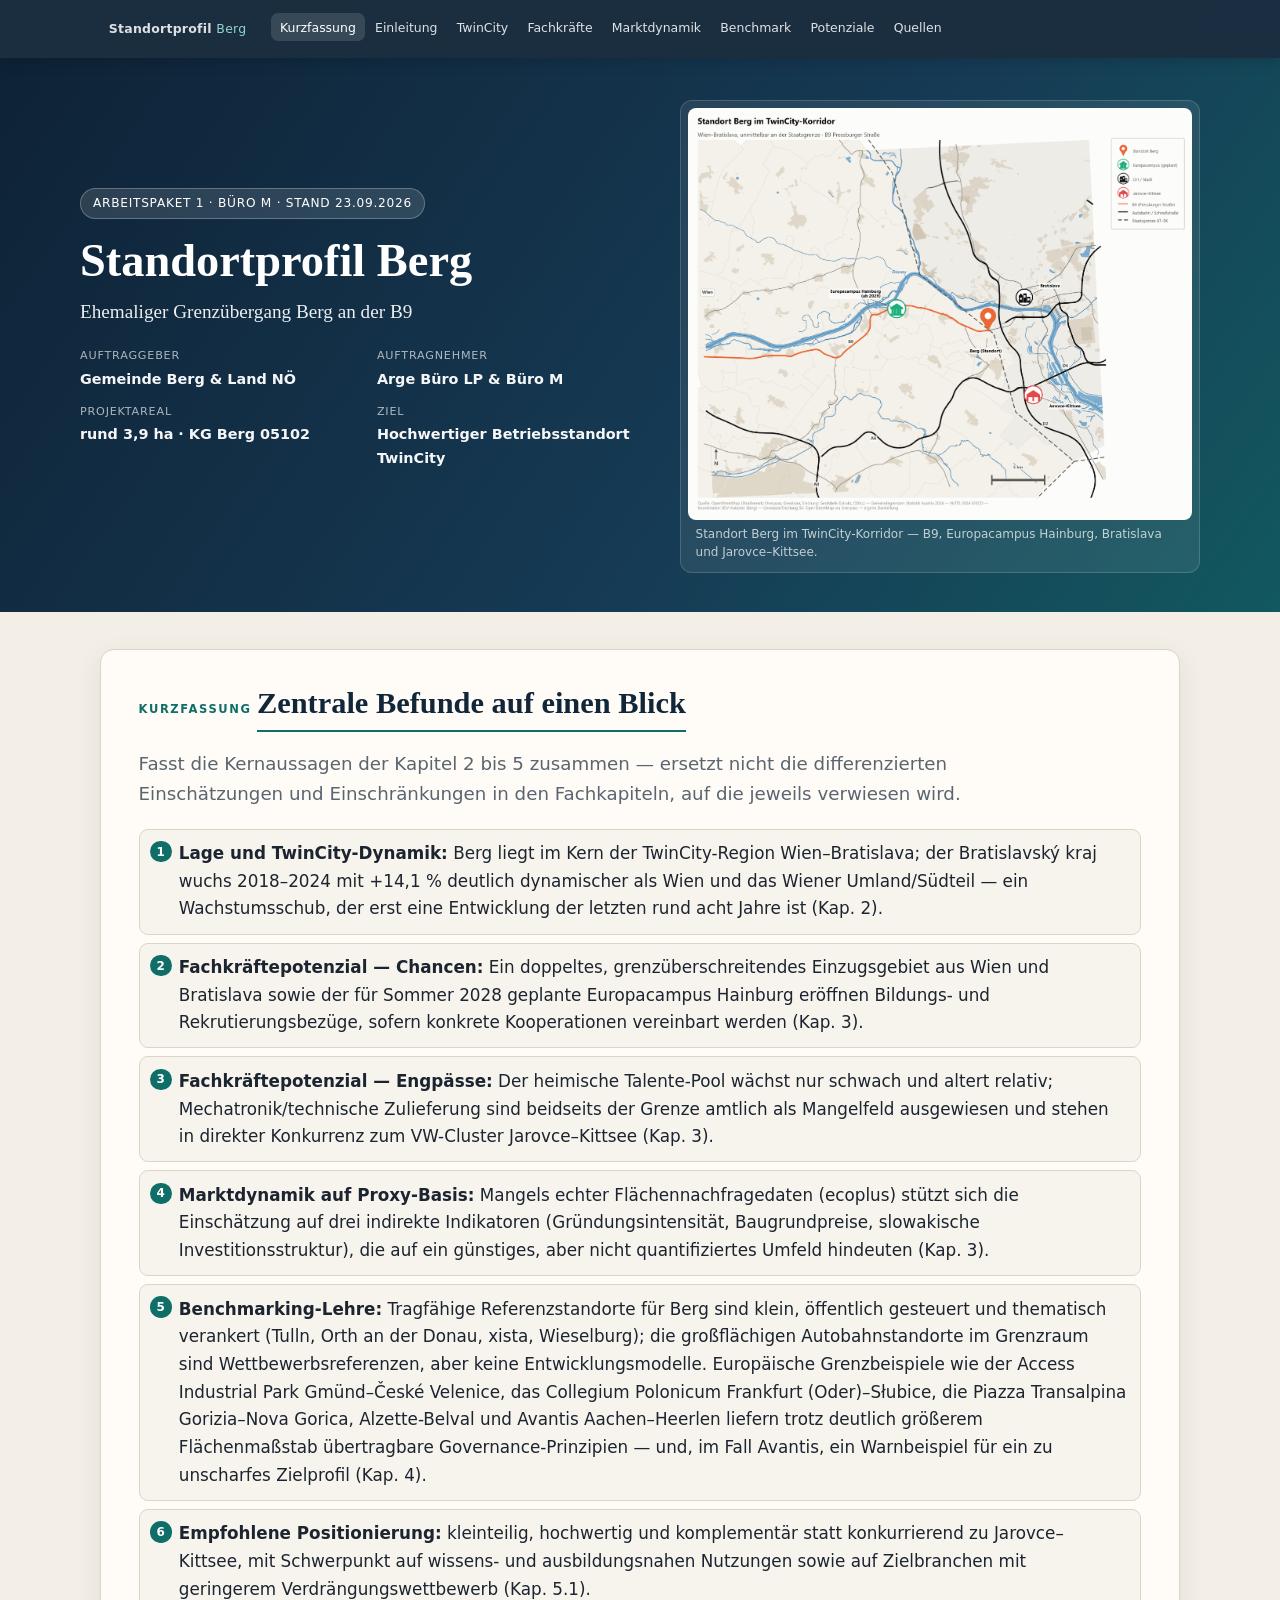
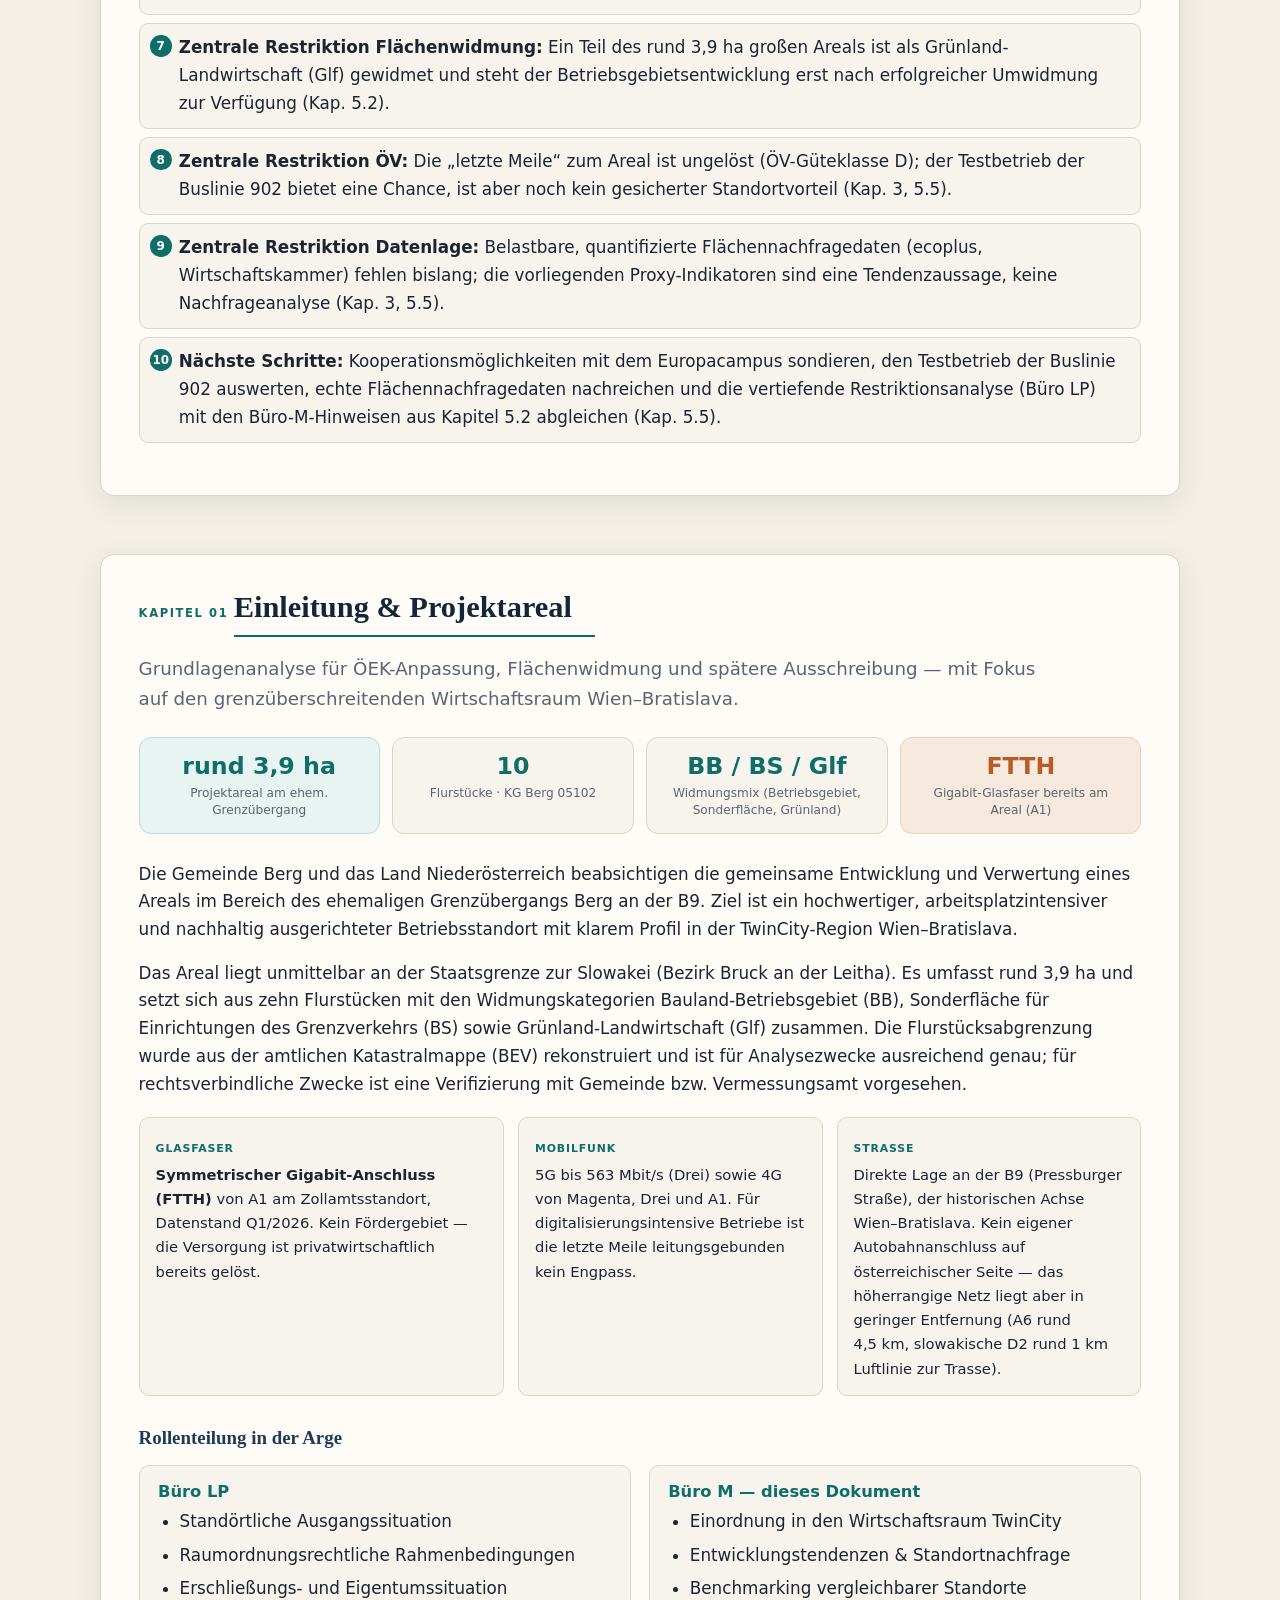
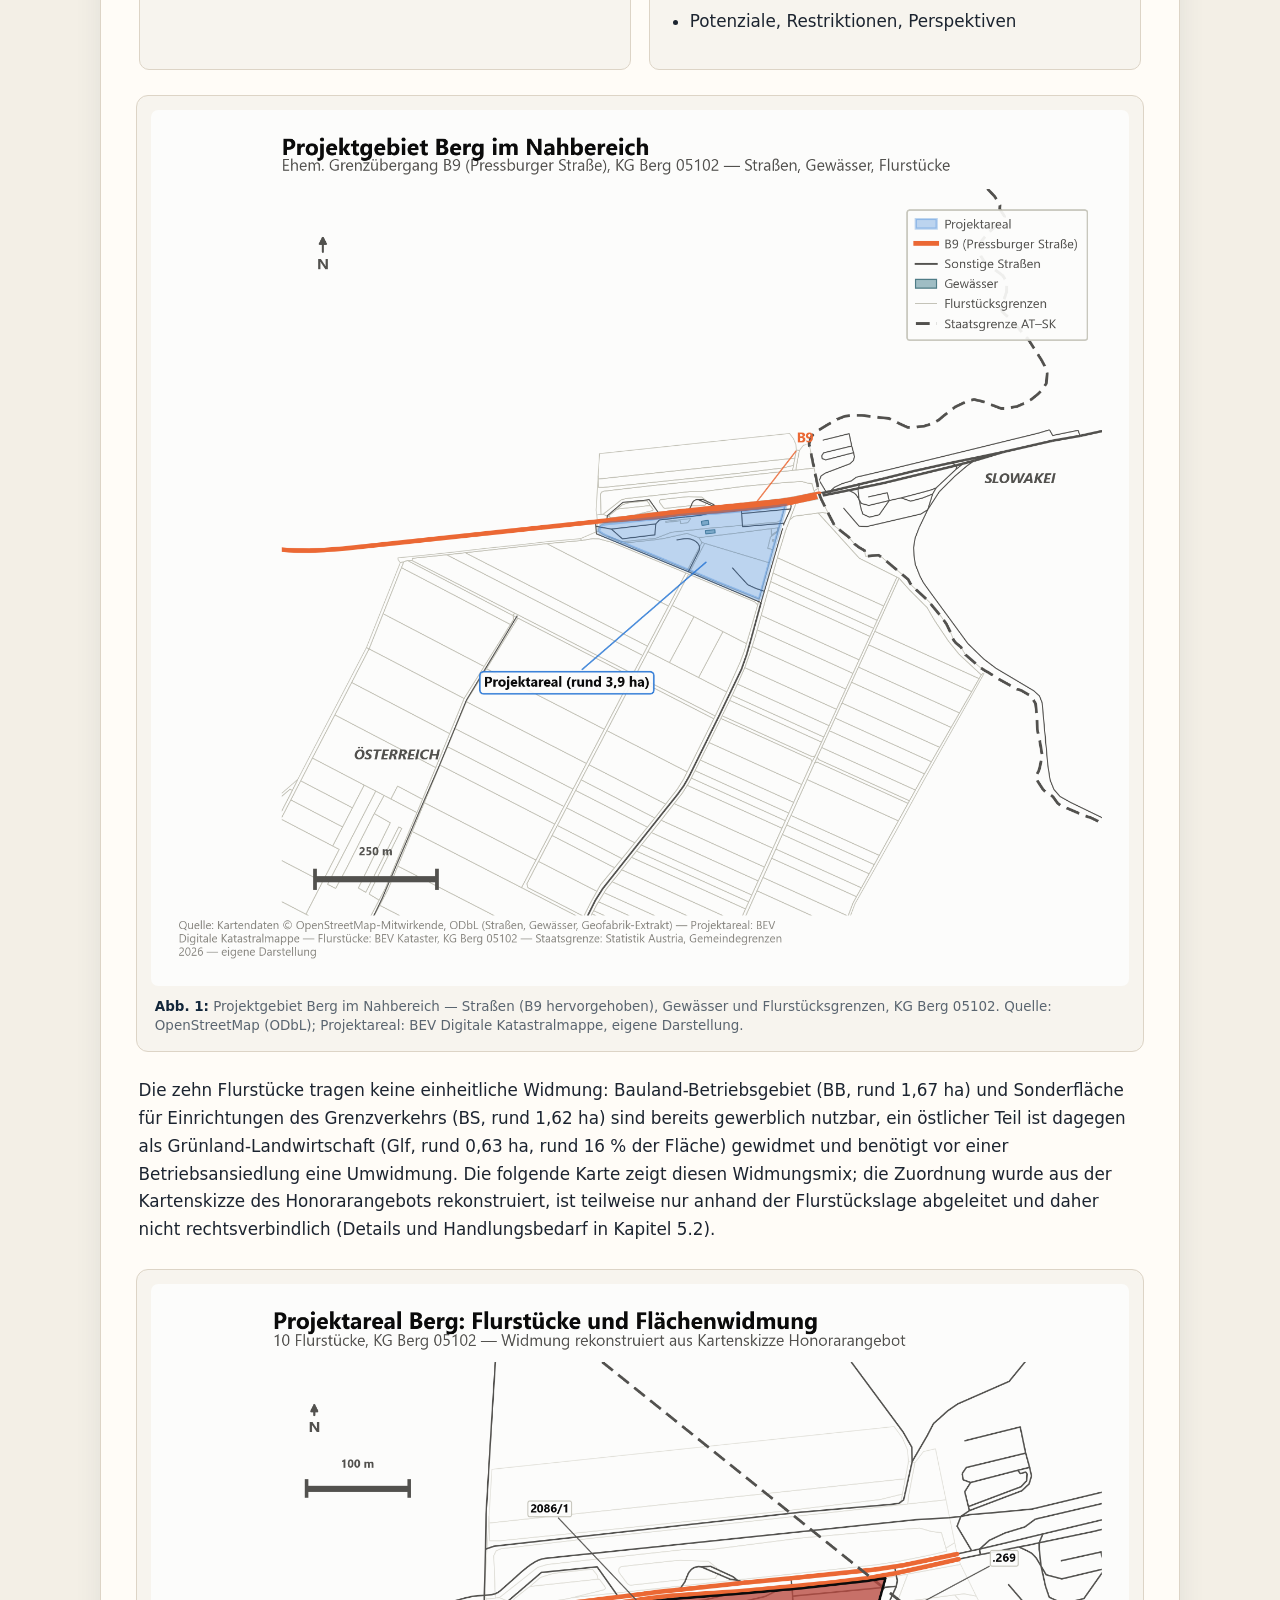
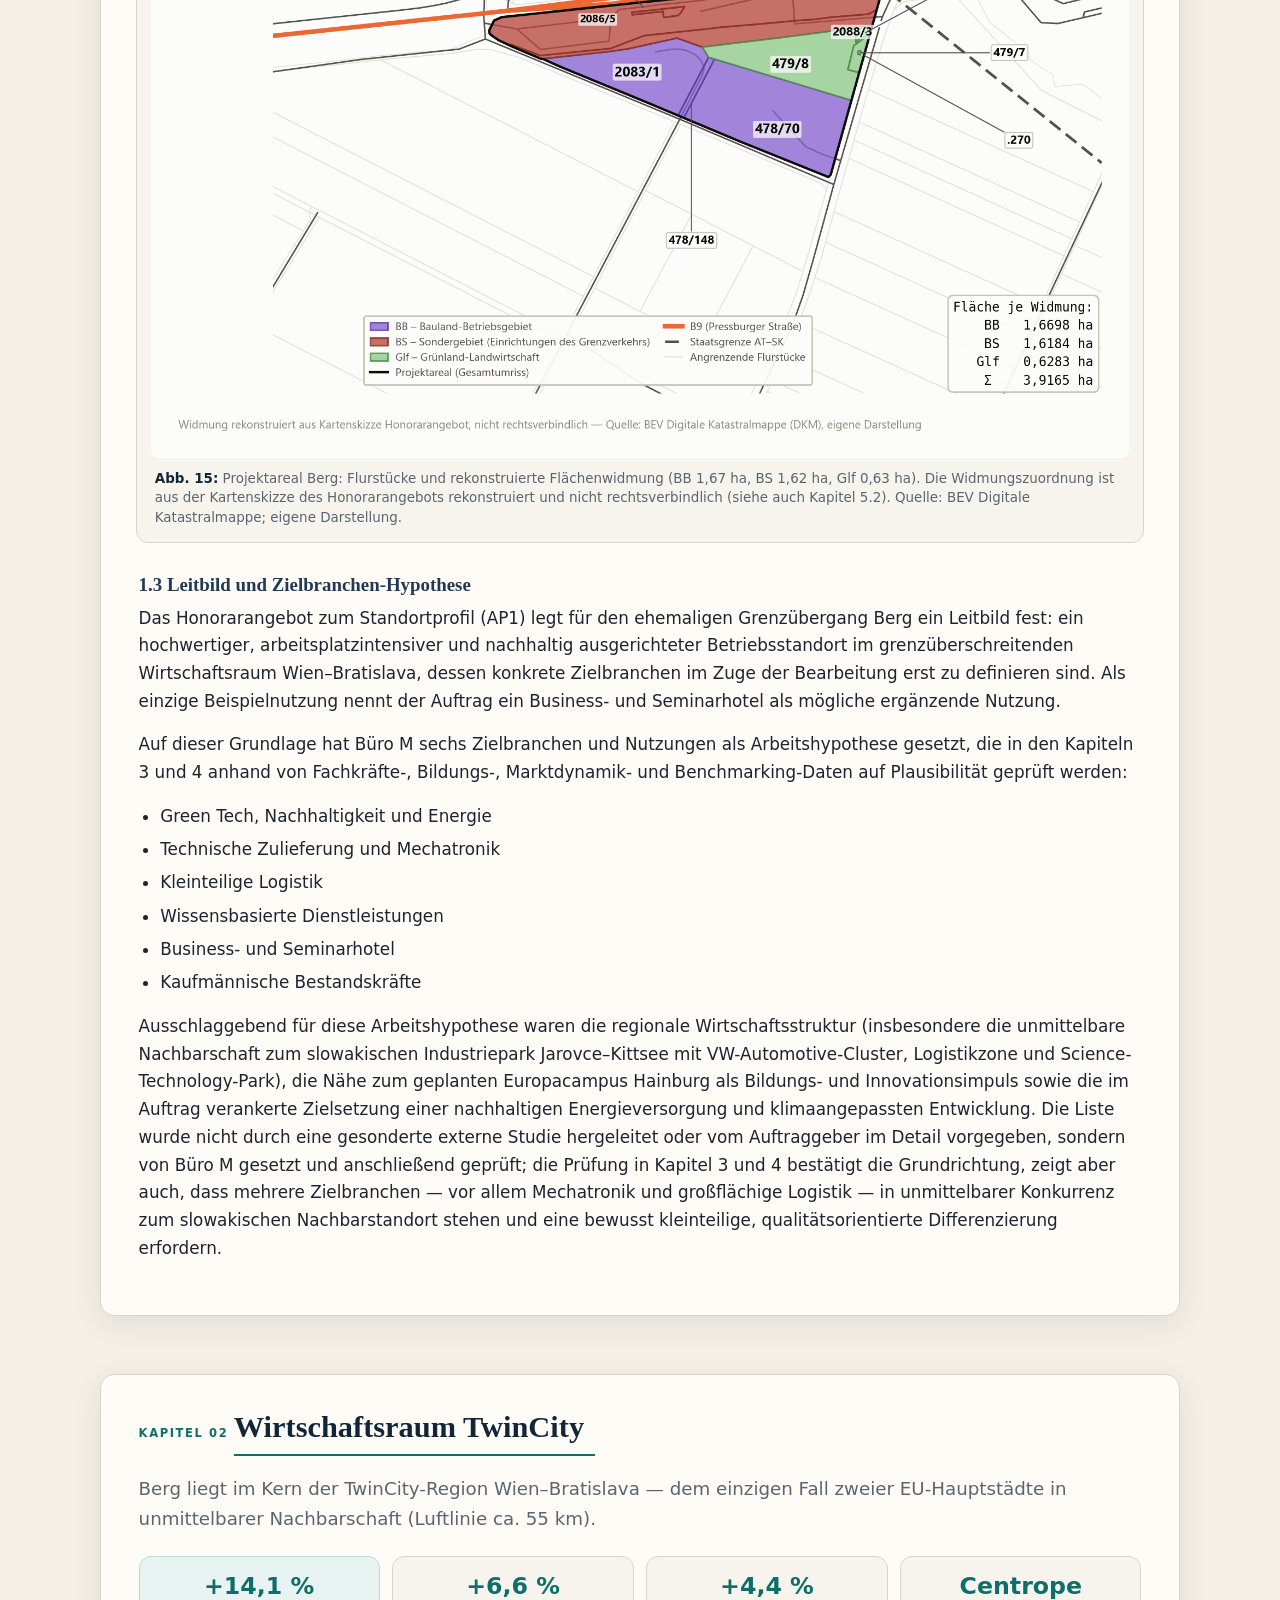
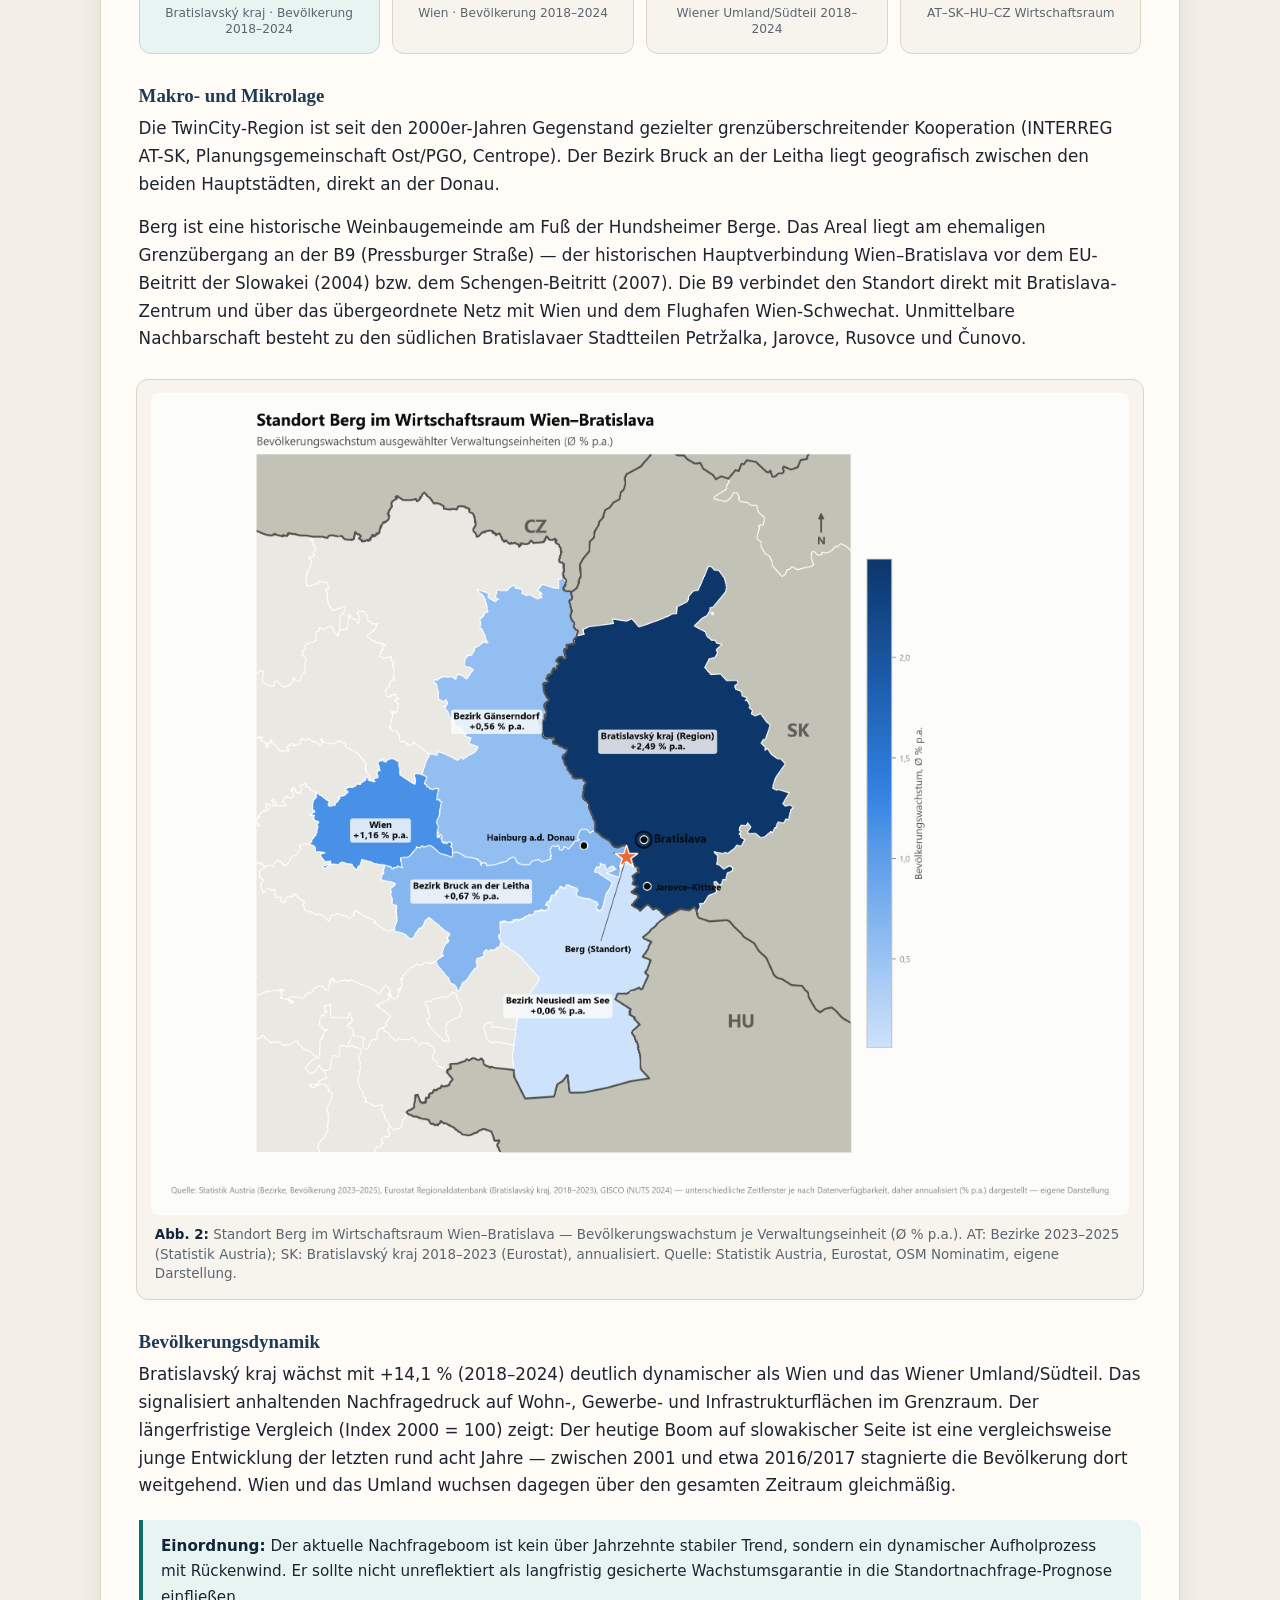
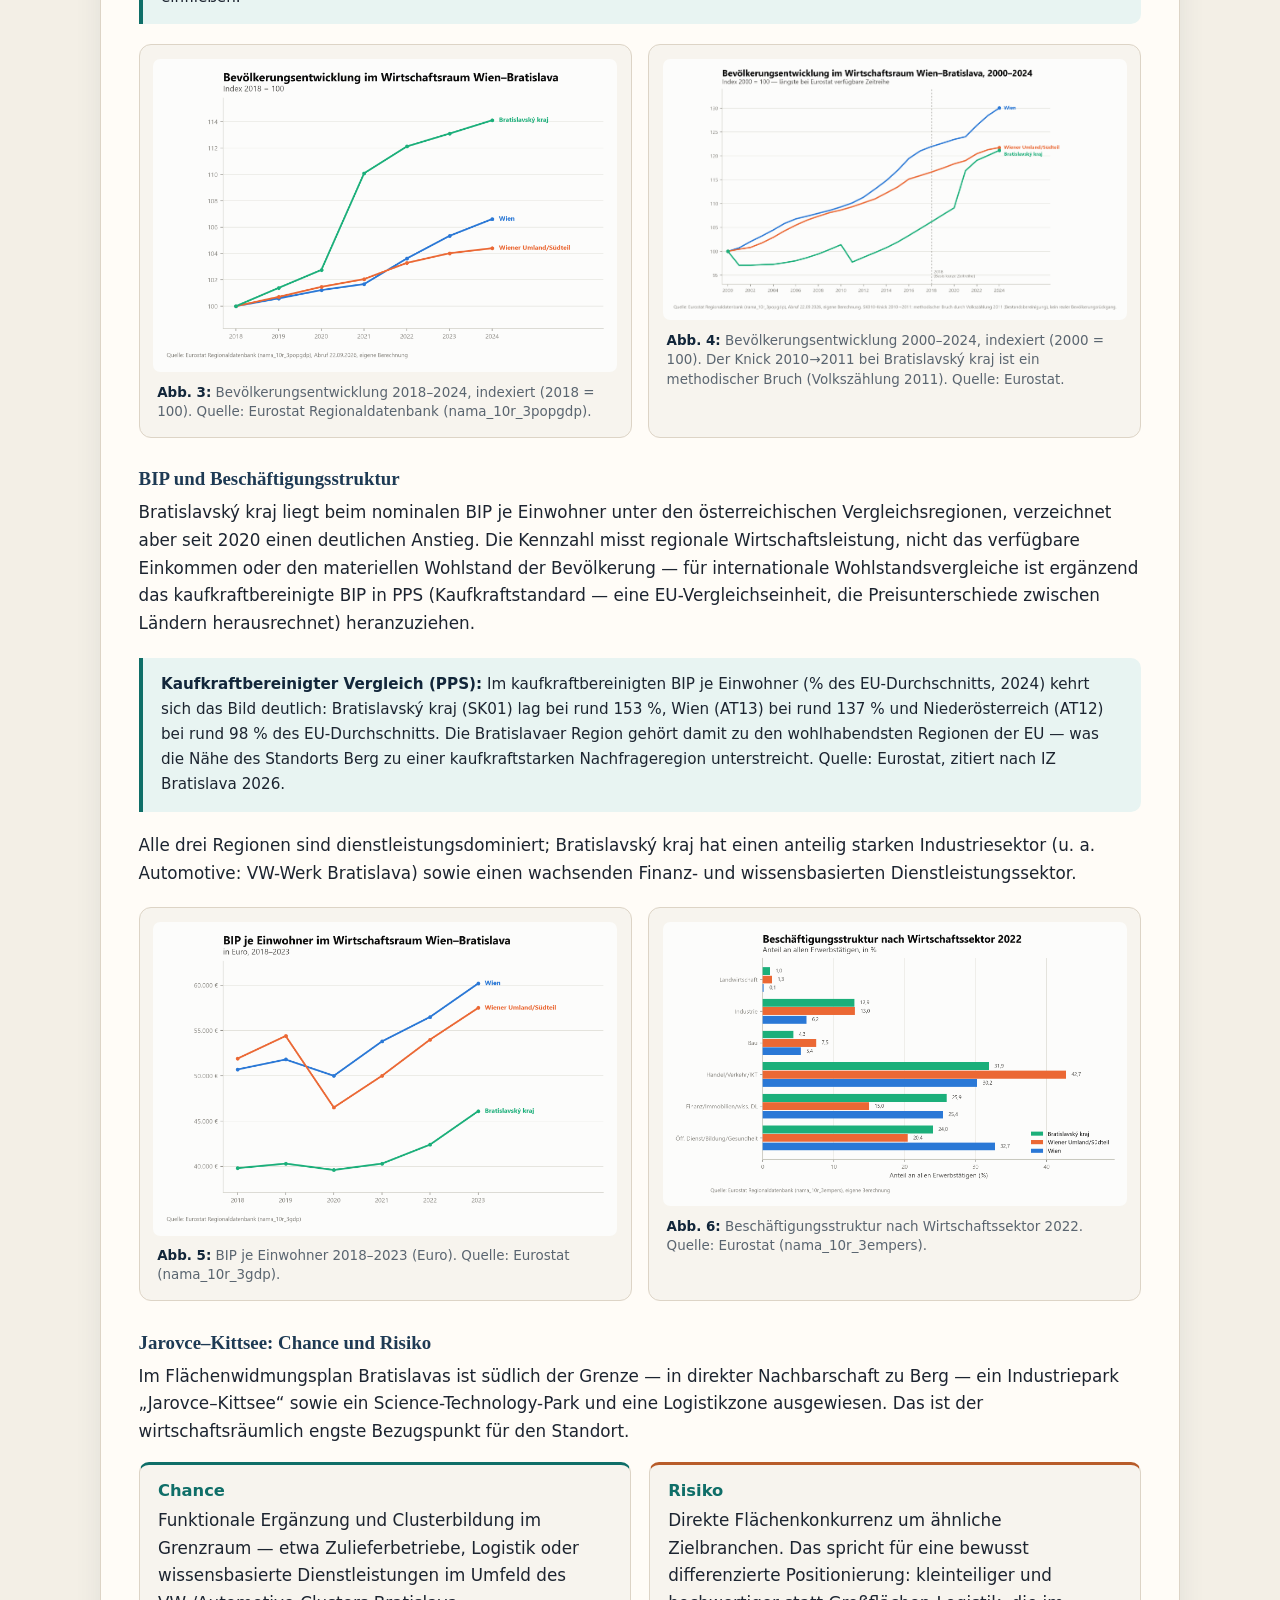
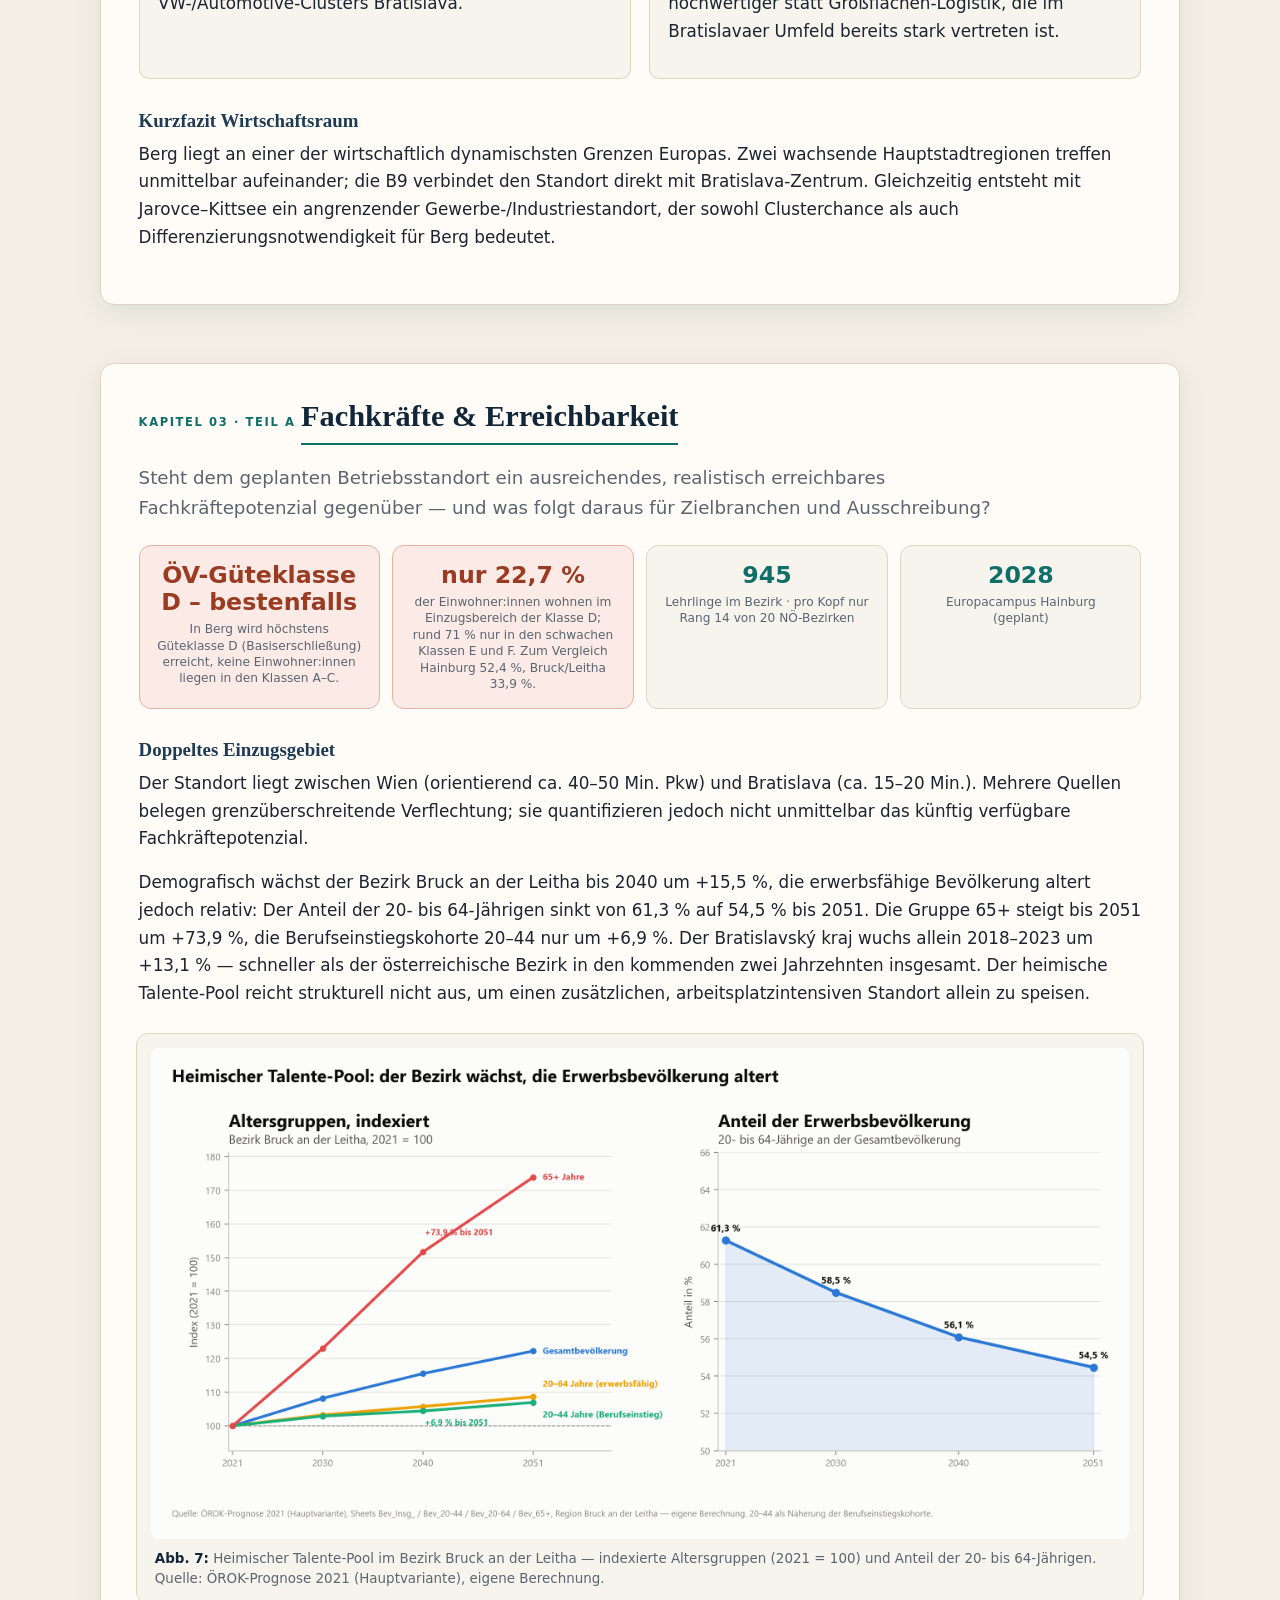
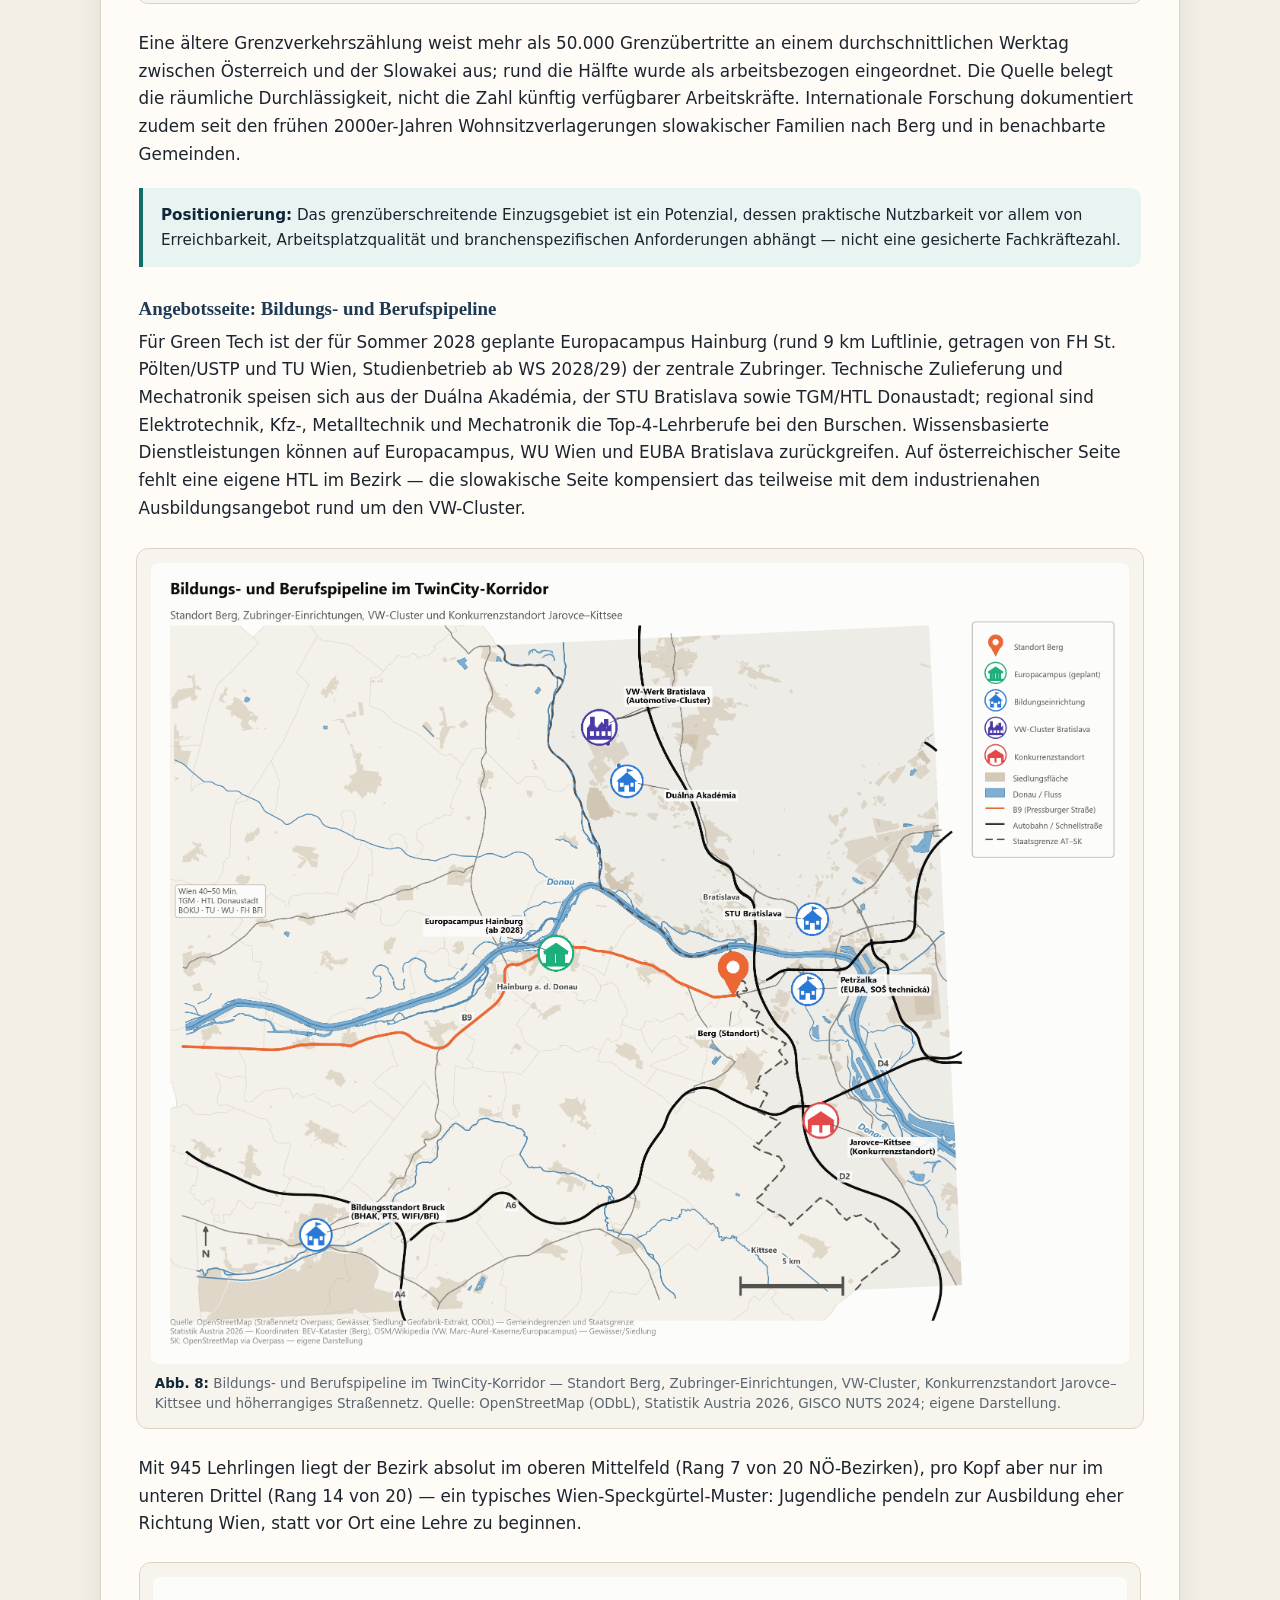
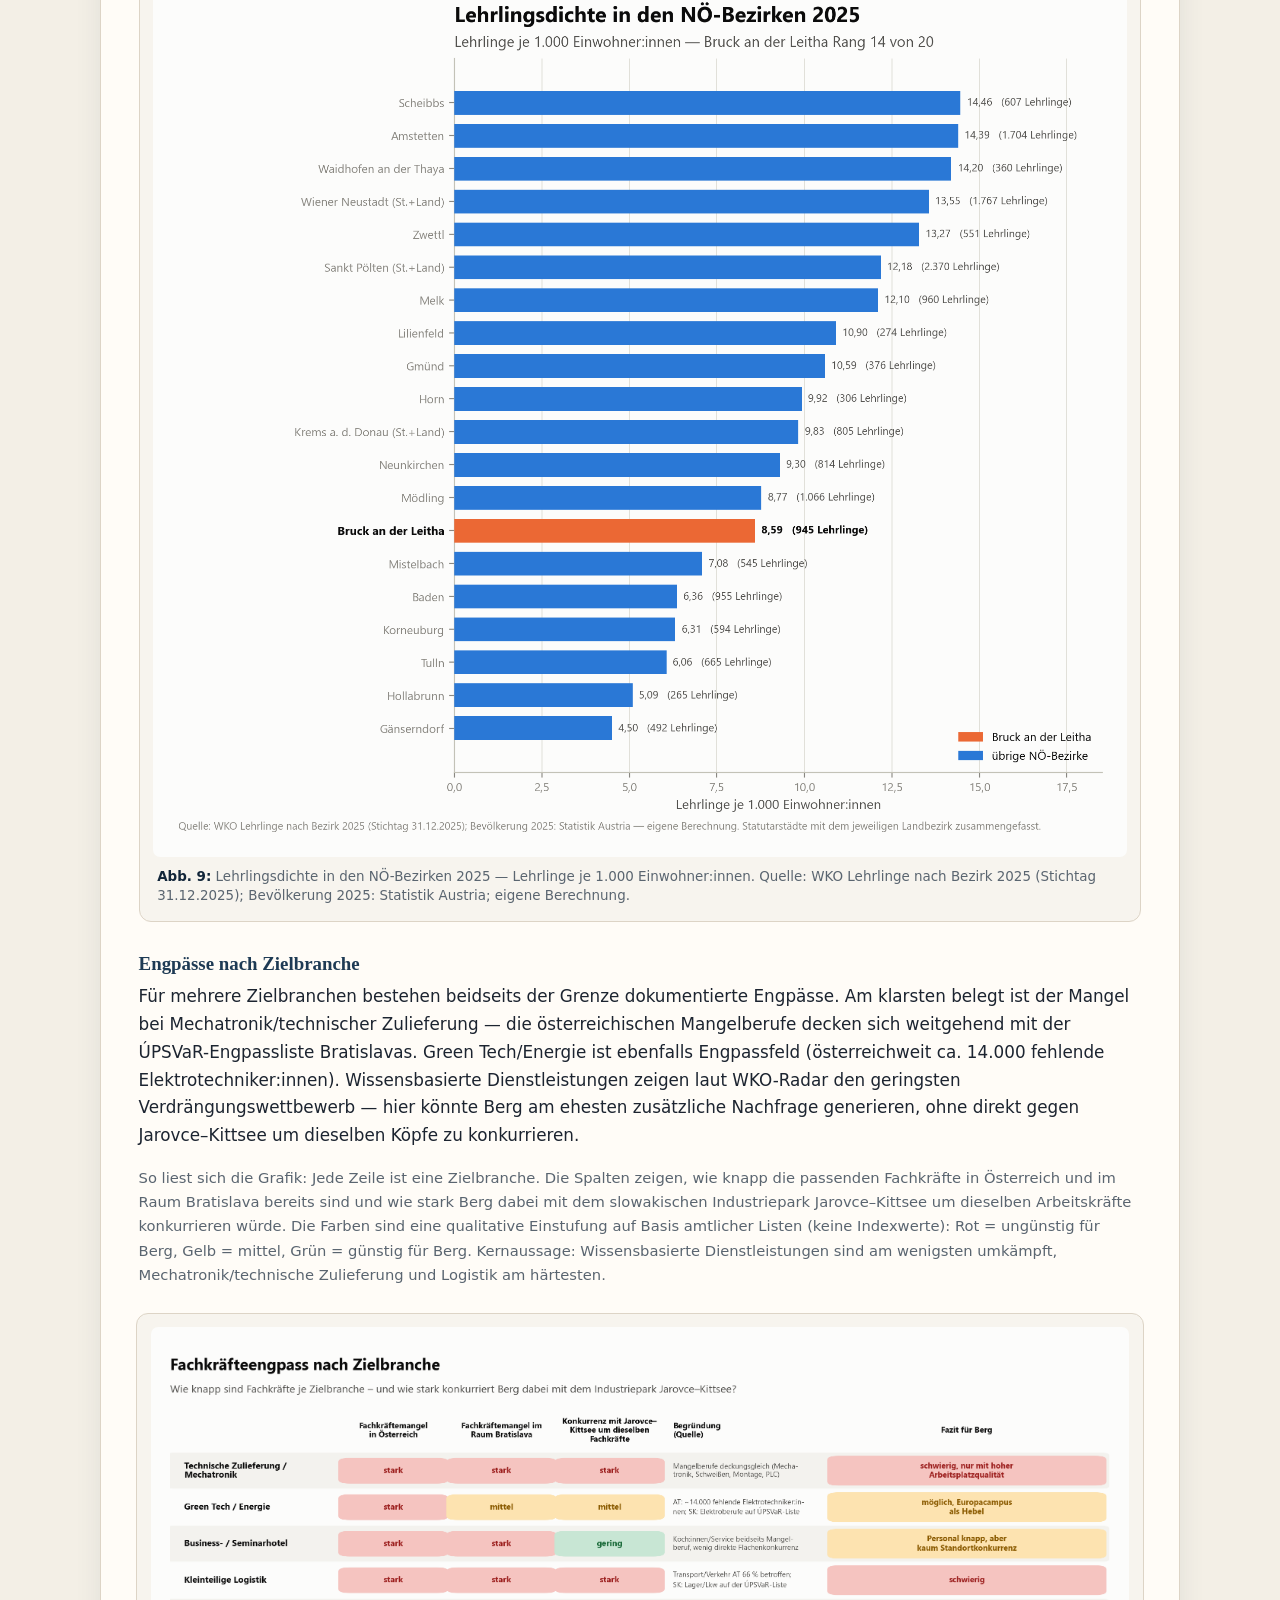
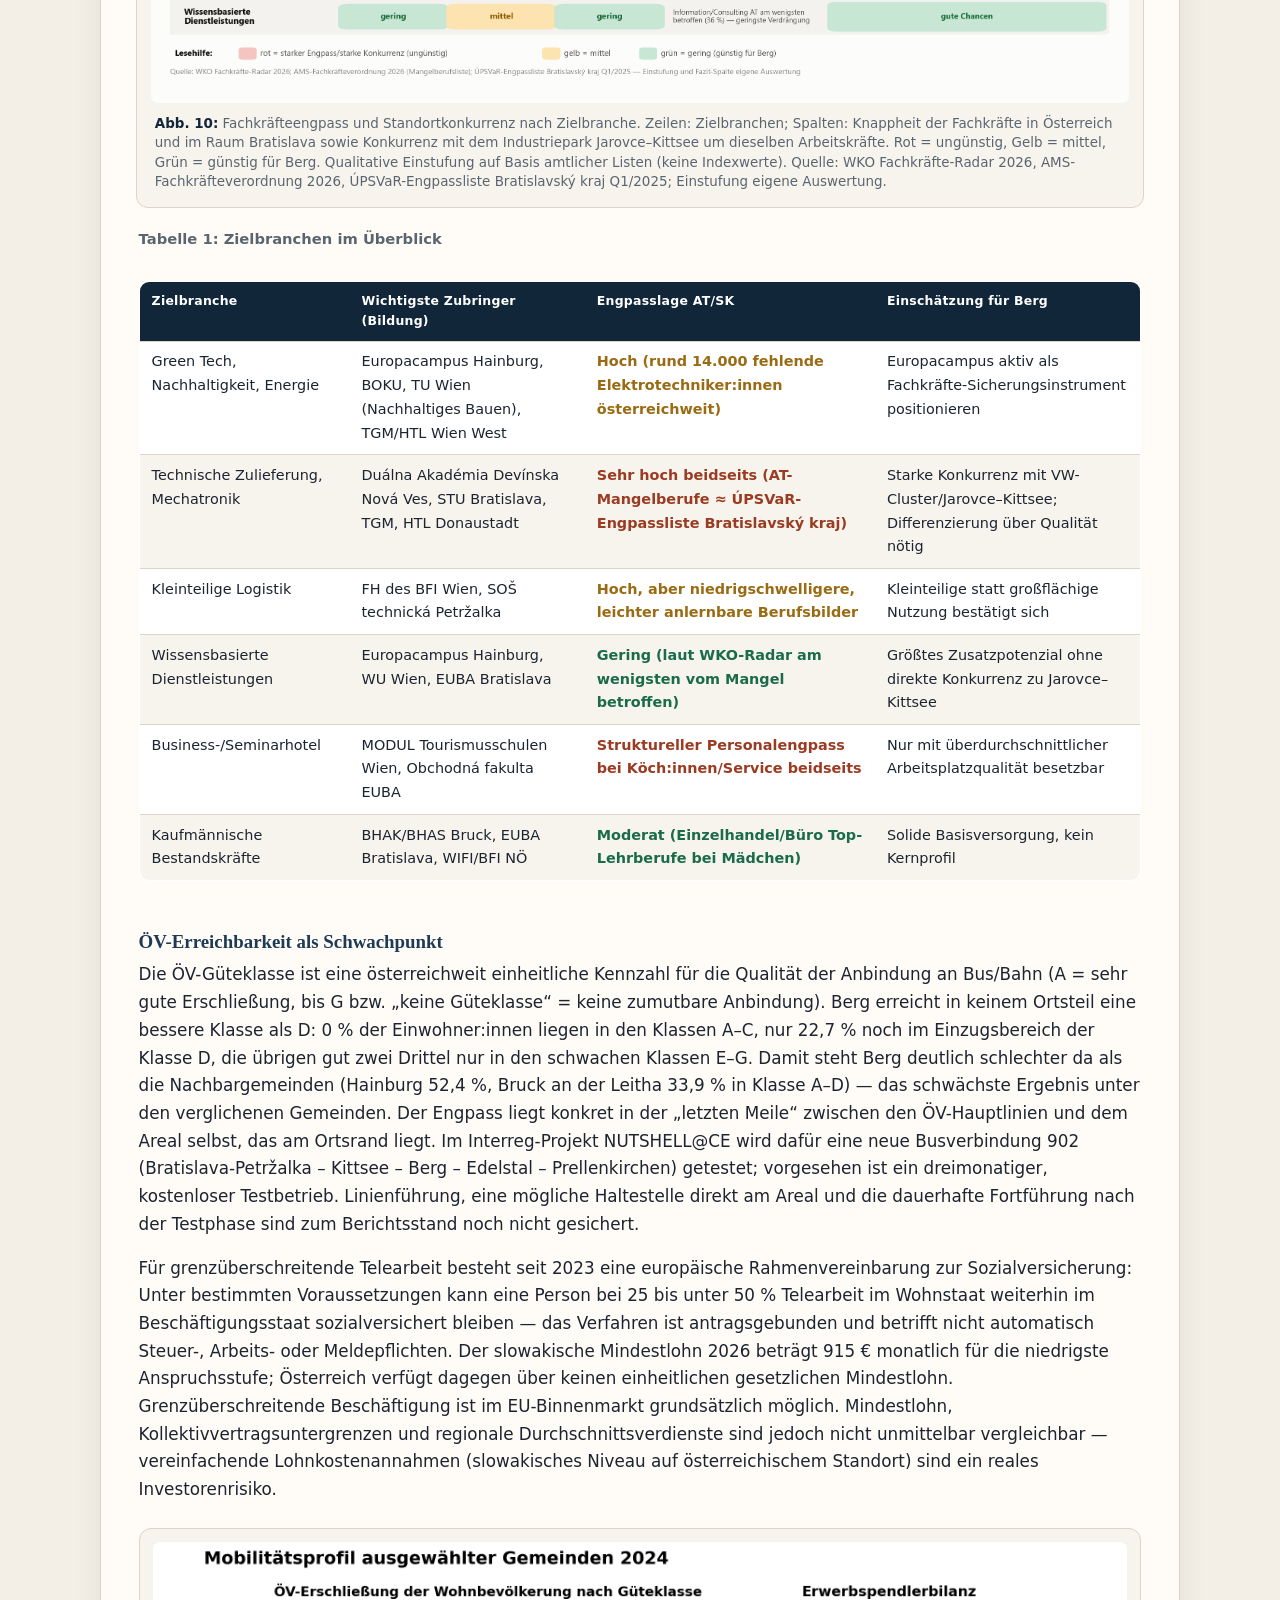
==== index.html @ a7d9e287 "Replace organization names in website" ====
<!DOCTYPE html>
<html lang="de">
<head>
  <meta charset="UTF-8" />
  <meta name="viewport" content="width=device-width, initial-scale=1" />
  <title>Standortprofil Berg — ehem. Grenzübergang B9</title>
  <meta name="description" content="Standortprofil Berg: Grundlagenanalyse AP1 (Büro M) für die Entwicklung eines Betriebsstandorts am ehemaligen Grenzübergang Berg an der B9. Stand 23.09.2026." />
  <link rel="stylesheet" href="styles.css" />
</head>
<body>

<nav class="top-nav" aria-label="Inhalt">
  <div class="top-nav-inner">
    <a class="nav-brand" href="#hero">Standortprofil <span>Berg</span></a>
    <ul>
      <li><a href="#kurzfassung">Kurzfassung</a></li>
      <li><a href="#einleitung">Einleitung</a></li>
      <li><a href="#wirtschaftsraum">TwinCity</a></li>
      <li><a href="#fachkraefte">Fachkräfte</a></li>
      <li><a href="#marktdynamik">Marktdynamik</a></li>
      <li><a href="#benchmarking">Benchmark</a></li>
      <li><a href="#potenziale">Potenziale</a></li>
      <li><a href="#quellen">Quellen</a></li>
    </ul>
  </div>
</nav>

<header class="hero" id="hero">
  <div class="hero-inner">
    <div>
      <div class="hero-badge">Arbeitspaket 1 · Büro M · Stand 23.09.2026</div>
      <h1>Standortprofil Berg</h1>
      <p class="subtitle">Ehemaliger Grenzübergang Berg an der B9</p>
      <dl class="hero-meta">
        <div>
          <dt>Auftraggeber</dt>
          <dd>Gemeinde Berg &amp; Land NÖ</dd>
        </div>
        <div>
          <dt>Auftragnehmer</dt>
          <dd>Arge Büro LP &amp; Büro M</dd>
        </div>
        <div>
          <dt>Projektareal</dt>
          <dd>rund 3,9&nbsp;ha · KG Berg 05102</dd>
        </div>
        <div>
          <dt>Ziel</dt>
          <dd>Hochwertiger Betriebsstandort TwinCity</dd>
        </div>
      </dl>
    </div>
    <figure class="hero-map">
      <img src="assets/karte_twincity_korridor.png" alt="Standort Berg im TwinCity-Korridor Wien–Bratislava an der B9, unmittelbar an der Staatsgrenze" />
      <figcaption>Standort Berg im TwinCity-Korridor — B9, Europacampus Hainburg, Bratislava und Jarovce–Kittsee.</figcaption>
    </figure>
  </div>
</header>

<main>

<!-- ========== KURZFASSUNG ========== -->
<section class="section" id="kurzfassung">
  <div class="section-card">
    <p class="kicker">Kurzfassung</p>
    <h2>Zentrale Befunde auf einen Blick</h2>
    <p class="lead">Fasst die Kernaussagen der Kapitel 2 bis 5 zusammen — ersetzt nicht die differenzierten Einschätzungen und Einschränkungen in den Fachkapiteln, auf die jeweils verwiesen wird.</p>
    <ol class="rec-list">
      <li><strong>Lage und TwinCity-Dynamik:</strong> Berg liegt im Kern der TwinCity-Region Wien–Bratislava; der Bratislavský kraj wuchs 2018–2024 mit +14,1&nbsp;% deutlich dynamischer als Wien und das Wiener Umland/Südteil — ein Wachstumsschub, der erst eine Entwicklung der letzten rund acht Jahre ist (Kap. 2).</li>
      <li><strong>Fachkräftepotenzial — Chancen:</strong> Ein doppeltes, grenzüberschreitendes Einzugsgebiet aus Wien und Bratislava sowie der für Sommer 2028 geplante Europacampus Hainburg eröffnen Bildungs- und Rekrutierungsbezüge, sofern konkrete Kooperationen vereinbart werden (Kap. 3).</li>
      <li><strong>Fachkräftepotenzial — Engpässe:</strong> Der heimische Talente-Pool wächst nur schwach und altert relativ; Mechatronik/technische Zulieferung sind beidseits der Grenze amtlich als Mangelfeld ausgewiesen und stehen in direkter Konkurrenz zum VW-Cluster Jarovce–Kittsee (Kap. 3).</li>
      <li><strong>Marktdynamik auf Proxy-Basis:</strong> Mangels echter Flächennachfragedaten (ecoplus) stützt sich die Einschätzung auf drei indirekte Indikatoren (Gründungsintensität, Baugrundpreise, slowakische Investitionsstruktur), die auf ein günstiges, aber nicht quantifiziertes Umfeld hindeuten (Kap. 3).</li>
      <li><strong>Benchmarking-Lehre:</strong> Tragfähige Referenzstandorte für Berg sind klein, öffentlich gesteuert und thematisch verankert (Tulln, Orth an der Donau, xista, Wieselburg); die großflächigen Autobahnstandorte im Grenzraum sind Wettbewerbsreferenzen, aber keine Entwicklungsmodelle. Europäische Grenzbeispiele wie der Access Industrial Park Gmünd–České Velenice, das Collegium Polonicum Frankfurt (Oder)–Słubice, die Piazza Transalpina Gorizia–Nova Gorica, Alzette-Belval und Avantis Aachen–Heerlen liefern trotz deutlich größerem Flächenmaßstab übertragbare Governance-Prinzipien — und, im Fall Avantis, ein Warnbeispiel für ein zu unscharfes Zielprofil (Kap. 4).</li>
      <li><strong>Empfohlene Positionierung:</strong> kleinteilig, hochwertig und komplementär statt konkurrierend zu Jarovce–Kittsee, mit Schwerpunkt auf wissens- und ausbildungsnahen Nutzungen sowie auf Zielbranchen mit geringerem Verdrängungswettbewerb (Kap. 5.1).</li>
      <li><strong>Zentrale Restriktion Flächenwidmung:</strong> Ein Teil des rund 3,9&nbsp;ha großen Areals ist als Grünland-Landwirtschaft (Glf) gewidmet und steht der Betriebsgebietsentwicklung erst nach erfolgreicher Umwidmung zur Verfügung (Kap. 5.2).</li>
      <li><strong>Zentrale Restriktion ÖV:</strong> Die „letzte Meile“ zum Areal ist ungelöst (ÖV-Güteklasse D); der Testbetrieb der Buslinie 902 bietet eine Chance, ist aber noch kein gesicherter Standortvorteil (Kap. 3, 5.5).</li>
      <li><strong>Zentrale Restriktion Datenlage:</strong> Belastbare, quantifizierte Flächennachfragedaten (ecoplus, Wirtschaftskammer) fehlen bislang; die vorliegenden Proxy-Indikatoren sind eine Tendenzaussage, keine Nachfrageanalyse (Kap. 3, 5.5).</li>
      <li><strong>Nächste Schritte:</strong> Kooperationsmöglichkeiten mit dem Europacampus sondieren, den Testbetrieb der Buslinie 902 auswerten, echte Flächennachfragedaten nachreichen und die vertiefende Restriktionsanalyse (Büro LP) mit den Büro-M-Hinweisen aus Kapitel 5.2 abgleichen (Kap. 5.5).</li>
    </ol>
  </div>
</section>

<!-- ========== EINLEITUNG ========== -->
<section class="section" id="einleitung">
  <div class="section-card">
    <p class="kicker">Kapitel 01</p>
    <h2>Einleitung &amp; Projektareal</h2>
    <p class="lead">Grundlagenanalyse für ÖEK-Anpassung, Flächenwidmung und spätere Ausschreibung — mit Fokus auf den grenzüberschreitenden Wirtschaftsraum Wien–Bratislava.</p>

    <div class="metrics">
      <div class="metric highlight">
        <div class="value">rund 3,9&nbsp;ha</div>
        <div class="label">Projektareal am ehem. Grenzübergang</div>
      </div>
      <div class="metric">
        <div class="value">10</div>
        <div class="label">Flurstücke · KG Berg 05102</div>
      </div>
      <div class="metric">
        <div class="value">BB / BS / Glf</div>
        <div class="label">Widmungsmix (Betriebsgebiet, Sonderfläche, Grünland)</div>
      </div>
      <div class="metric warm">
        <div class="value">FTTH</div>
        <div class="label">Gigabit-Glasfaser bereits am Areal (A1)</div>
      </div>
    </div>

    <p>Die Gemeinde Berg und das Land Niederösterreich beabsichtigen die gemeinsame Entwicklung und Verwertung eines Areals im Bereich des ehemaligen Grenzübergangs Berg an der B9. Ziel ist ein hochwertiger, arbeitsplatzintensiver und nachhaltig ausgerichteter Betriebsstandort mit klarem Profil in der TwinCity-Region Wien–Bratislava.</p>

    <p>Das Areal liegt unmittelbar an der Staatsgrenze zur Slowakei (Bezirk Bruck an der Leitha). Es umfasst rund 3,9&nbsp;ha und setzt sich aus zehn Flurstücken mit den Widmungskategorien Bauland-Betriebsgebiet (BB), Sonderfläche für Einrichtungen des Grenzverkehrs (BS) sowie Grünland-Landwirtschaft (Glf) zusammen. Die Flurstücksabgrenzung wurde aus der amtlichen Katastralmappe (BEV) rekonstruiert und ist für Analysezwecke ausreichend genau; für rechtsverbindliche Zwecke ist eine Verifizierung mit Gemeinde bzw. Vermessungsamt vorgesehen.</p>

    <div class="infra-strip">
      <div class="infra-item">
        <div class="tag">Glasfaser</div>
        <p><strong>Symmetrischer Gigabit-Anschluss (FTTH)</strong> von A1 am Zollamtsstandort, Datenstand Q1/2026. Kein Fördergebiet — die Versorgung ist privatwirtschaftlich bereits gelöst.</p>
      </div>
      <div class="infra-item">
        <div class="tag">Mobilfunk</div>
        <p>5G bis 563&nbsp;Mbit/s (Drei) sowie 4G von Magenta, Drei und A1. Für digitalisierungsintensive Betriebe ist die letzte Meile leitungsgebunden kein Engpass.</p>
      </div>
      <div class="infra-item">
        <div class="tag">Straße</div>
        <p>Direkte Lage an der B9 (Pressburger Straße), der historischen Achse Wien–Bratislava. Kein eigener Autobahnanschluss auf österreichischer Seite — das höherrangige Netz liegt aber in geringer Entfernung (A6 rund 4,5&nbsp;km, slowakische D2 rund 1&nbsp;km Luftlinie zur Trasse).</p>
      </div>
    </div>

    <h3>Rollenteilung in der Arge</h3>
    <div class="two-col">
      <div class="card-box">
        <h4>Büro LP</h4>
        <ul>
          <li>Standörtliche Ausgangssituation</li>
          <li>Raumordnungsrechtliche Rahmenbedingungen</li>
          <li>Erschließungs- und Eigentumssituation</li>
        </ul>
      </div>
      <div class="card-box">
        <h4>Büro M — dieses Dokument</h4>
        <ul>
          <li>Einordnung in den Wirtschaftsraum TwinCity</li>
          <li>Entwicklungstendenzen &amp; Standortnachfrage</li>
          <li>Benchmarking vergleichbarer Standorte</li>
          <li>Potenziale, Restriktionen, Perspektiven</li>
        </ul>
      </div>
    </div>

    <figure class="figure-wide">
      <img src="assets/karte_nahbereich.png" alt="Karte Projektgebiet Berg im Nahbereich mit Flurstücken und B9" />
      <figcaption><strong>Abb. 1:</strong> Projektgebiet Berg im Nahbereich — Straßen (B9 hervorgehoben), Gewässer und Flurstücksgrenzen, KG Berg 05102. Quelle: OpenStreetMap (ODbL); Projektareal: BEV Digitale Katastralmappe, eigene Darstellung.</figcaption>
    </figure>

    <p>Die zehn Flurstücke tragen keine einheitliche Widmung: Bauland-Betriebsgebiet (BB, rund 1,67&nbsp;ha) und Sonderfläche für Einrichtungen des Grenzverkehrs (BS, rund 1,62&nbsp;ha) sind bereits gewerblich nutzbar, ein östlicher Teil ist dagegen als Grünland-Landwirtschaft (Glf, rund 0,63&nbsp;ha, rund 16&nbsp;% der Fläche) gewidmet und benötigt vor einer Betriebsansiedlung eine Umwidmung. Die folgende Karte zeigt diesen Widmungsmix; die Zuordnung wurde aus der Kartenskizze des Honorarangebots rekonstruiert, ist teilweise nur anhand der Flurstückslage abgeleitet und daher nicht rechtsverbindlich (Details und Handlungsbedarf in Kapitel 5.2).</p>

    <figure class="figure-wide">
      <img src="assets/karte_widmung_projektareal.png" alt="Karte der Flächenwidmung des Projektareals Berg mit Flurstücken (BB, BS, Glf)" />
      <figcaption><strong>Abb. 15:</strong> Projektareal Berg: Flurstücke und rekonstruierte Flächenwidmung (BB 1,67&nbsp;ha, BS 1,62&nbsp;ha, Glf 0,63&nbsp;ha). Die Widmungszuordnung ist aus der Kartenskizze des Honorarangebots rekonstruiert und nicht rechtsverbindlich (siehe auch Kapitel 5.2). Quelle: BEV Digitale Katastralmappe; eigene Darstellung.</figcaption>
    </figure>

    <h3>1.3 Leitbild und Zielbranchen-Hypothese</h3>
    <p>Das Honorarangebot zum Standortprofil (AP1) legt für den ehemaligen Grenzübergang Berg ein Leitbild fest: ein hochwertiger, arbeitsplatzintensiver und nachhaltig ausgerichteter Betriebsstandort im grenzüberschreitenden Wirtschaftsraum Wien–Bratislava, dessen konkrete Zielbranchen im Zuge der Bearbeitung erst zu definieren sind. Als einzige Beispielnutzung nennt der Auftrag ein Business- und Seminarhotel als mögliche ergänzende Nutzung.</p>
    <p>Auf dieser Grundlage hat Büro M sechs Zielbranchen und Nutzungen als Arbeitshypothese gesetzt, die in den Kapiteln 3 und 4 anhand von Fachkräfte-, Bildungs-, Marktdynamik- und Benchmarking-Daten auf Plausibilität geprüft werden:</p>
    <ul>
      <li>Green Tech, Nachhaltigkeit und Energie</li>
      <li>Technische Zulieferung und Mechatronik</li>
      <li>Kleinteilige Logistik</li>
      <li>Wissensbasierte Dienstleistungen</li>
      <li>Business- und Seminarhotel</li>
      <li>Kaufmännische Bestandskräfte</li>
    </ul>
    <p>Ausschlaggebend für diese Arbeitshypothese waren die regionale Wirtschaftsstruktur (insbesondere die unmittelbare Nachbarschaft zum slowakischen Industriepark Jarovce–Kittsee mit VW-Automotive-Cluster, Logistikzone und Science-Technology-Park), die Nähe zum geplanten Europacampus Hainburg als Bildungs- und Innovationsimpuls sowie die im Auftrag verankerte Zielsetzung einer nachhaltigen Energieversorgung und klimaangepassten Entwicklung. Die Liste wurde nicht durch eine gesonderte externe Studie hergeleitet oder vom Auftraggeber im Detail vorgegeben, sondern von Büro M gesetzt und anschließend geprüft; die Prüfung in Kapitel 3 und 4 bestätigt die Grundrichtung, zeigt aber auch, dass mehrere Zielbranchen — vor allem Mechatronik und großflächige Logistik — in unmittelbarer Konkurrenz zum slowakischen Nachbarstandort stehen und eine bewusst kleinteilige, qualitätsorientierte Differenzierung erfordern.</p>
  </div>
</section>

<!-- ========== WIRTSCHAFTSRAUM ========== -->
<section class="section" id="wirtschaftsraum">
  <div class="section-card">
    <p class="kicker">Kapitel 02</p>
    <h2>Wirtschaftsraum TwinCity</h2>
    <p class="lead">Berg liegt im Kern der TwinCity-Region Wien–Bratislava — dem einzigen Fall zweier EU-Hauptstädte in unmittelbarer Nachbarschaft (Luftlinie ca. 55&nbsp;km).</p>

    <div class="metrics">
      <div class="metric highlight">
        <div class="value">+14,1&nbsp;%</div>
        <div class="label">Bratislavský kraj · Bevölkerung 2018–2024</div>
      </div>
      <div class="metric">
        <div class="value">+6,6&nbsp;%</div>
        <div class="label">Wien · Bevölkerung 2018–2024</div>
      </div>
      <div class="metric">
        <div class="value">+4,4&nbsp;%</div>
        <div class="label">Wiener Umland/Südteil 2018–2024</div>
      </div>
      <div class="metric">
        <div class="value">Centrope</div>
        <div class="label">AT–SK–HU–CZ Wirtschaftsraum</div>
      </div>
    </div>

    <h3>Makro- und Mikrolage</h3>
    <p>Die TwinCity-Region ist seit den 2000er-Jahren Gegenstand gezielter grenzüberschreitender Kooperation (INTERREG AT-SK, Planungsgemeinschaft Ost/PGO, Centrope). Der Bezirk Bruck an der Leitha liegt geografisch zwischen den beiden Hauptstädten, direkt an der Donau.</p>
    <p>Berg ist eine historische Weinbaugemeinde am Fuß der Hundsheimer Berge. Das Areal liegt am ehemaligen Grenzübergang an der B9 (Pressburger Straße) — der historischen Hauptverbindung Wien–Bratislava vor dem EU-Beitritt der Slowakei (2004) bzw. dem Schengen-Beitritt (2007). Die B9 verbindet den Standort direkt mit Bratislava-Zentrum und über das übergeordnete Netz mit Wien und dem Flughafen Wien-Schwechat. Unmittelbare Nachbarschaft besteht zu den südlichen Bratislavaer Stadtteilen Petržalka, Jarovce, Rusovce und Čunovo.</p>

    <figure class="figure-wide">
      <img src="assets/karte_wirtschaftsraum.png" alt="Karte Wirtschaftsraum Wien–Bratislava mit Bevölkerungswachstum" />
      <figcaption><strong>Abb. 2:</strong> Standort Berg im Wirtschaftsraum Wien–Bratislava — Bevölkerungswachstum je Verwaltungseinheit (Ø % p.a.). AT: Bezirke 2023–2025 (Statistik Austria); SK: Bratislavský kraj 2018–2023 (Eurostat), annualisiert. Quelle: Statistik Austria, Eurostat, OSM Nominatim, eigene Darstellung.</figcaption>
    </figure>

    <h3>Bevölkerungsdynamik</h3>
    <p>Bratislavský kraj wächst mit +14,1&nbsp;% (2018–2024) deutlich dynamischer als Wien und das Wiener Umland/Südteil. Das signalisiert anhaltenden Nachfragedruck auf Wohn-, Gewerbe- und Infrastrukturflächen im Grenzraum. Der längerfristige Vergleich (Index 2000 = 100) zeigt: Der heutige Boom auf slowakischer Seite ist eine vergleichsweise junge Entwicklung der letzten rund acht Jahre — zwischen 2001 und etwa 2016/2017 stagnierte die Bevölkerung dort weitgehend. Wien und das Umland wuchsen dagegen über den gesamten Zeitraum gleichmäßig.</p>

    <div class="note">
      <strong>Einordnung:</strong> Der aktuelle Nachfrageboom ist kein über Jahrzehnte stabiler Trend, sondern ein dynamischer Aufholprozess mit Rückenwind. Er sollte nicht unreflektiert als langfristig gesicherte Wachstumsgarantie in die Standortnachfrage-Prognose einfließen.
    </div>

    <div class="fig-grid">
      <figure>
        <img src="assets/liniendiagramm_bevoelkerung.png" alt="Bevölkerungsentwicklung 2018–2024 Indexchart" />
        <figcaption><strong>Abb. 3:</strong> Bevölkerungsentwicklung 2018–2024, indexiert (2018 = 100). Quelle: Eurostat Regionaldatenbank (nama_10r_3popgdp).</figcaption>
      </figure>
      <figure>
        <img src="assets/liniendiagramm_bevoelkerung_2000_2024.png" alt="Bevölkerungsentwicklung 2000–2024 Indexchart" />
        <figcaption><strong>Abb. 4:</strong> Bevölkerungsentwicklung 2000–2024, indexiert (2000 = 100). Der Knick 2010→2011 bei Bratislavský kraj ist ein methodischer Bruch (Volkszählung 2011). Quelle: Eurostat.</figcaption>
      </figure>
    </div>

    <h3>BIP und Beschäftigungsstruktur</h3>
    <p>Bratislavský kraj liegt beim nominalen BIP je Einwohner unter den österreichischen Vergleichsregionen, verzeichnet aber seit 2020 einen deutlichen Anstieg. Die Kennzahl misst regionale Wirtschaftsleistung, nicht das verfügbare Einkommen oder den materiellen Wohlstand der Bevölkerung — für internationale Wohlstandsvergleiche ist ergänzend das kaufkraftbereinigte BIP in PPS (Kaufkraftstandard — eine EU-Vergleichseinheit, die Preisunterschiede zwischen Ländern herausrechnet) heranzuziehen.</p>
    <div class="note">
      <strong>Kaufkraftbereinigter Vergleich (PPS):</strong> Im kaufkraftbereinigten BIP je Einwohner (% des EU-Durchschnitts, 2024) kehrt sich das Bild deutlich: Bratislavský kraj (SK01) lag bei rund 153&nbsp;%, Wien (AT13) bei rund 137&nbsp;% und Niederösterreich (AT12) bei rund 98&nbsp;% des EU-Durchschnitts. Die Bratislavaer Region gehört damit zu den wohlhabendsten Regionen der EU — was die Nähe des Standorts Berg zu einer kaufkraftstarken Nachfrageregion unterstreicht. Quelle: Eurostat, zitiert nach IZ Bratislava 2026.
    </div>
    <p>Alle drei Regionen sind dienstleistungsdominiert; Bratislavský kraj hat einen anteilig starken Industriesektor (u.&nbsp;a. Automotive: VW-Werk Bratislava) sowie einen wachsenden Finanz- und wissensbasierten Dienstleistungssektor.</p>

    <div class="fig-grid">
      <figure>
        <img src="assets/liniendiagramm_bip.png" alt="BIP je Einwohner 2018–2023" />
        <figcaption><strong>Abb. 5:</strong> BIP je Einwohner 2018–2023 (Euro). Quelle: Eurostat (nama_10r_3gdp).</figcaption>
      </figure>
      <figure>
        <img src="assets/balken_beschaeftigung.png" alt="Beschäftigungsstruktur nach Sektor 2022" />
        <figcaption><strong>Abb. 6:</strong> Beschäftigungsstruktur nach Wirtschaftssektor 2022. Quelle: Eurostat (nama_10r_3empers).</figcaption>
      </figure>
    </div>

    <h3>Jarovce–Kittsee: Chance und Risiko</h3>
    <p>Im Flächenwidmungsplan Bratislavas ist südlich der Grenze — in direkter Nachbarschaft zu Berg — ein Industriepark „Jarovce–Kittsee“ sowie ein Science-Technology-Park und eine Logistikzone ausgewiesen. Das ist der wirtschaftsräumlich engste Bezugspunkt für den Standort.</p>

    <div class="two-col">
      <div class="card-box chance">
        <h4>Chance</h4>
        <p>Funktionale Ergänzung und Clusterbildung im Grenzraum — etwa Zulieferbetriebe, Logistik oder wissensbasierte Dienstleistungen im Umfeld des VW-/Automotive-Clusters Bratislava.</p>
      </div>
      <div class="card-box risiko">
        <h4>Risiko</h4>
        <p>Direkte Flächenkonkurrenz um ähnliche Zielbranchen. Das spricht für eine bewusst differenzierte Positionierung: kleinteiliger und hochwertiger statt Großflächen-Logistik, die im Bratislavaer Umfeld bereits stark vertreten ist.</p>
      </div>
    </div>

    <h3>Kurzfazit Wirtschaftsraum</h3>
    <p>Berg liegt an einer der wirtschaftlich dynamischsten Grenzen Europas. Zwei wachsende Hauptstadtregionen treffen unmittelbar aufeinander; die B9 verbindet den Standort direkt mit Bratislava-Zentrum. Gleichzeitig entsteht mit Jarovce–Kittsee ein angrenzender Gewerbe-/Industriestandort, der sowohl Clusterchance als auch Differenzierungsnotwendigkeit für Berg bedeutet.</p>
  </div>
</section>

<!-- ========== FACHKRÄFTE ========== -->
<section class="section" id="fachkraefte">
  <div class="section-card">
    <p class="kicker">Kapitel 03 · Teil A</p>
    <h2>Fachkräfte &amp; Erreichbarkeit</h2>
    <p class="lead">Steht dem geplanten Betriebsstandort ein ausreichendes, realistisch erreichbares Fachkräftepotenzial gegenüber — und was folgt daraus für Zielbranchen und Ausschreibung?</p>

    <div class="metrics">
      <div class="metric bad">
        <div class="value">ÖV-Güteklasse D – bestenfalls</div>
        <div class="label">In Berg wird höchstens Güteklasse D (Basiserschließung) erreicht, keine Einwohner:innen liegen in den Klassen A–C.</div>
      </div>
      <div class="metric bad">
        <div class="value">nur 22,7&nbsp;%</div>
        <div class="label">der Einwohner:innen wohnen im Einzugsbereich der Klasse D; rund 71&nbsp;% nur in den schwachen Klassen E und F. Zum Vergleich Hainburg 52,4&nbsp;%, Bruck/Leitha 33,9&nbsp;%.</div>
      </div>
      <div class="metric">
        <div class="value">945</div>
        <div class="label">Lehrlinge im Bezirk · pro Kopf nur Rang 14 von 20 NÖ-Bezirken</div>
      </div>
      <div class="metric">
        <div class="value">2028</div>
        <div class="label">Europacampus Hainburg (geplant)</div>
      </div>
    </div>

    <h3>Doppeltes Einzugsgebiet</h3>
    <p>Der Standort liegt zwischen Wien (orientierend ca. 40–50&nbsp;Min. Pkw) und Bratislava (ca. 15–20&nbsp;Min.). Mehrere Quellen belegen grenzüberschreitende Verflechtung; sie quantifizieren jedoch nicht unmittelbar das künftig verfügbare Fachkräftepotenzial.</p>
    <p>Demografisch wächst der Bezirk Bruck an der Leitha bis 2040 um +15,5&nbsp;%, die erwerbsfähige Bevölkerung altert jedoch relativ: Der Anteil der 20- bis 64-Jährigen sinkt von 61,3&nbsp;% auf 54,5&nbsp;% bis 2051. Die Gruppe 65+ steigt bis 2051 um +73,9&nbsp;%, die Berufseinstiegskohorte 20–44 nur um +6,9&nbsp;%. Der Bratislavský kraj wuchs allein 2018–2023 um +13,1&nbsp;% — schneller als der österreichische Bezirk in den kommenden zwei Jahrzehnten insgesamt. Der heimische Talente-Pool reicht strukturell nicht aus, um einen zusätzlichen, arbeitsplatzintensiven Standort allein zu speisen.</p>

    <figure class="figure-wide">
      <img src="assets/altersstruktur_bruck_leitha.png" alt="Altersstruktur und Erwerbsbevölkerung Bezirk Bruck an der Leitha bis 2051" />
      <figcaption><strong>Abb. 7:</strong> Heimischer Talente-Pool im Bezirk Bruck an der Leitha — indexierte Altersgruppen (2021 = 100) und Anteil der 20- bis 64-Jährigen. Quelle: ÖROK-Prognose 2021 (Hauptvariante), eigene Berechnung.</figcaption>
    </figure>

    <p>Eine ältere Grenzverkehrszählung weist mehr als 50.000 Grenzübertritte an einem durchschnittlichen Werktag zwischen Österreich und der Slowakei aus; rund die Hälfte wurde als arbeitsbezogen eingeordnet. Die Quelle belegt die räumliche Durchlässigkeit, nicht die Zahl künftig verfügbarer Arbeitskräfte. Internationale Forschung dokumentiert zudem seit den frühen 2000er-Jahren Wohnsitzverlagerungen slowakischer Familien nach Berg und in benachbarte Gemeinden.</p>

    <div class="note">
      <strong>Positionierung:</strong> Das grenzüberschreitende Einzugsgebiet ist ein Potenzial, dessen praktische Nutzbarkeit vor allem von Erreichbarkeit, Arbeitsplatzqualität und branchenspezifischen Anforderungen abhängt — nicht eine gesicherte Fachkräftezahl.
    </div>

    <h3>Angebotsseite: Bildungs- und Berufspipeline</h3>
    <p>Für Green Tech ist der für Sommer 2028 geplante Europacampus Hainburg (rund 9&nbsp;km Luftlinie, getragen von FH St. Pölten/USTP und TU Wien, Studienbetrieb ab WS 2028/29) der zentrale Zubringer. Technische Zulieferung und Mechatronik speisen sich aus der Duálna Akadémia, der STU Bratislava sowie TGM/HTL Donaustadt; regional sind Elektrotechnik, Kfz-, Metalltechnik und Mechatronik die Top-4-Lehrberufe bei den Burschen. Wissensbasierte Dienstleistungen können auf Europacampus, WU Wien und EUBA Bratislava zurückgreifen. Auf österreichischer Seite fehlt eine eigene HTL im Bezirk — die slowakische Seite kompensiert das teilweise mit dem industrienahen Ausbildungsangebot rund um den VW-Cluster.</p>

    <figure class="figure-wide">
      <img src="assets/karte_bildungs_pipeline.png" alt="Karte Bildungs- und Berufspipeline im TwinCity-Korridor" />
      <figcaption><strong>Abb. 8:</strong> Bildungs- und Berufspipeline im TwinCity-Korridor — Standort Berg, Zubringer-Einrichtungen, VW-Cluster, Konkurrenzstandort Jarovce–Kittsee und höherrangiges Straßennetz. Quelle: OpenStreetMap (ODbL), Statistik Austria 2026, GISCO NUTS 2024; eigene Darstellung.</figcaption>
    </figure>

    <p>Mit 945 Lehrlingen liegt der Bezirk absolut im oberen Mittelfeld (Rang 7 von 20 NÖ-Bezirken), pro Kopf aber nur im unteren Drittel (Rang 14 von 20) — ein typisches Wien-Speckgürtel-Muster: Jugendliche pendeln zur Ausbildung eher Richtung Wien, statt vor Ort eine Lehre zu beginnen.</p>

    <figure>
      <img src="assets/lehrlingsdichte_noe_bezirke.png" alt="Lehrlingsdichte in den NÖ-Bezirken 2025" />
      <figcaption><strong>Abb. 9:</strong> Lehrlingsdichte in den NÖ-Bezirken 2025 — Lehrlinge je 1.000 Einwohner:innen. Quelle: WKO Lehrlinge nach Bezirk 2025 (Stichtag 31.12.2025); Bevölkerung 2025: Statistik Austria; eigene Berechnung.</figcaption>
    </figure>

    <h3>Engpässe nach Zielbranche</h3>
    <p>Für mehrere Zielbranchen bestehen beidseits der Grenze dokumentierte Engpässe. Am klarsten belegt ist der Mangel bei Mechatronik/technischer Zulieferung — die österreichischen Mangelberufe decken sich weitgehend mit der ÚPSVaR-Engpassliste Bratislavas. Green Tech/Energie ist ebenfalls Engpassfeld (österreichweit ca. 14.000 fehlende Elektrotechniker:innen). Wissensbasierte Dienstleistungen zeigen laut WKO-Radar den geringsten Verdrängungswettbewerb — hier könnte Berg am ehesten zusätzliche Nachfrage generieren, ohne direkt gegen Jarovce–Kittsee um dieselben Köpfe zu konkurrieren.</p>
    <p class="muted">So liest sich die Grafik: Jede Zeile ist eine Zielbranche. Die Spalten zeigen, wie knapp die passenden Fachkräfte in Österreich und im Raum Bratislava bereits sind und wie stark Berg dabei mit dem slowakischen Industriepark Jarovce–Kittsee um dieselben Arbeitskräfte konkurrieren würde. Die Farben sind eine qualitative Einstufung auf Basis amtlicher Listen (keine Indexwerte): Rot = ungünstig für Berg, Gelb = mittel, Grün = günstig für Berg. Kernaussage: Wissensbasierte Dienstleistungen sind am wenigsten umkämpft, Mechatronik/technische Zulieferung und Logistik am härtesten.</p>

    <figure class="figure-wide">
      <img src="assets/engpass_zielbranchen.png" alt="Fachkräfteengpass nach Zielbranche beidseits der Grenze" />
      <figcaption><strong>Abb. 10:</strong> Fachkräfteengpass und Standortkonkurrenz nach Zielbranche. Zeilen: Zielbranchen; Spalten: Knappheit der Fachkräfte in Österreich und im Raum Bratislava sowie Konkurrenz mit dem Industriepark Jarovce–Kittsee um dieselben Arbeitskräfte. Rot = ungünstig, Gelb = mittel, Grün = günstig für Berg. Qualitative Einstufung auf Basis amtlicher Listen (keine Indexwerte). Quelle: WKO Fachkräfte-Radar 2026, AMS-Fachkräfteverordnung 2026, ÚPSVaR-Engpassliste Bratislavský kraj Q1/2025; Einstufung eigene Auswertung.</figcaption>
    </figure>

    <p class="muted" style="margin-top:-.4rem"><strong>Tabelle 1: Zielbranchen im Überblick</strong></p>
    <div class="table-wrap">
      <table class="data-table">
        <thead>
          <tr>
            <th>Zielbranche</th>
            <th>Wichtigste Zubringer (Bildung)</th>
            <th>Engpasslage AT/SK</th>
            <th>Einschätzung für Berg</th>
          </tr>
        </thead>
        <tbody>
          <tr>
            <td>Green Tech, Nachhaltigkeit, Energie</td>
            <td>Europacampus Hainburg, BOKU, TU Wien (Nachhaltiges Bauen), TGM/HTL Wien West</td>
            <td class="mid">Hoch (rund 14.000 fehlende Elektrotechniker:innen österreichweit)</td>
            <td>Europacampus aktiv als Fachkräfte-Sicherungsinstrument positionieren</td>
          </tr>
          <tr>
            <td>Technische Zulieferung, Mechatronik</td>
            <td>Duálna Akadémia Devínska Nová Ves, STU Bratislava, TGM, HTL Donaustadt</td>
            <td class="bad">Sehr hoch beidseits (AT-Mangelberufe ≈ ÚPSVaR-Engpassliste Bratislavský kraj)</td>
            <td>Starke Konkurrenz mit VW-Cluster/Jarovce–Kittsee; Differenzierung über Qualität nötig</td>
          </tr>
          <tr>
            <td>Kleinteilige Logistik</td>
            <td>FH des BFI Wien, SOŠ technická Petržalka</td>
            <td class="mid">Hoch, aber niedrigschwelligere, leichter anlernbare Berufsbilder</td>
            <td>Kleinteilige statt großflächige Nutzung bestätigt sich</td>
          </tr>
          <tr>
            <td>Wissensbasierte Dienstleistungen</td>
            <td>Europacampus Hainburg, WU Wien, EUBA Bratislava</td>
            <td class="good">Gering (laut WKO-Radar am wenigsten vom Mangel betroffen)</td>
            <td>Größtes Zusatzpotenzial ohne direkte Konkurrenz zu Jarovce–Kittsee</td>
          </tr>
          <tr>
            <td>Business-/Seminarhotel</td>
            <td>MODUL Tourismusschulen Wien, Obchodná fakulta EUBA</td>
            <td class="bad">Struktureller Personalengpass bei Köch:innen/Service beidseits</td>
            <td>Nur mit überdurchschnittlicher Arbeitsplatzqualität besetzbar</td>
          </tr>
          <tr>
            <td>Kaufmännische Bestandskräfte</td>
            <td>BHAK/BHAS Bruck, EUBA Bratislava, WIFI/BFI NÖ</td>
            <td class="good">Moderat (Einzelhandel/Büro Top-Lehrberufe bei Mädchen)</td>
            <td>Solide Basisversorgung, kein Kernprofil</td>
          </tr>
        </tbody>
      </table>
    </div>

    <h3>ÖV-Erreichbarkeit als Schwachpunkt</h3>
    <p>Die ÖV-Güteklasse ist eine österreichweit einheitliche Kennzahl für die Qualität der Anbindung an Bus/Bahn (A = sehr gute Erschließung, bis G bzw. „keine Güteklasse“ = keine zumutbare Anbindung). Berg erreicht in keinem Ortsteil eine bessere Klasse als D: 0&nbsp;% der Einwohner:innen liegen in den Klassen A–C, nur 22,7&nbsp;% noch im Einzugsbereich der Klasse D, die übrigen gut zwei Drittel nur in den schwachen Klassen E–G. Damit steht Berg deutlich schlechter da als die Nachbargemeinden (Hainburg 52,4&nbsp;%, Bruck an der Leitha 33,9&nbsp;% in Klasse A–D) — das schwächste Ergebnis unter den verglichenen Gemeinden. Der Engpass liegt konkret in der „letzten Meile“ zwischen den ÖV-Hauptlinien und dem Areal selbst, das am Ortsrand liegt. Im Interreg-Projekt NUTSHELL@CE wird dafür eine neue Busverbindung 902 (Bratislava-Petržalka – Kittsee – Berg – Edelstal – Prellenkirchen) getestet; vorgesehen ist ein dreimonatiger, kostenloser Testbetrieb. Linienführung, eine mögliche Haltestelle direkt am Areal und die dauerhafte Fortführung nach der Testphase sind zum Berichtsstand noch nicht gesichert.</p>
    <p>Für grenzüberschreitende Telearbeit besteht seit 2023 eine europäische Rahmenvereinbarung zur Sozialversicherung: Unter bestimmten Voraussetzungen kann eine Person bei 25 bis unter 50&nbsp;% Telearbeit im Wohnstaat weiterhin im Beschäftigungsstaat sozialversichert bleiben — das Verfahren ist antragsgebunden und betrifft nicht automatisch Steuer-, Arbeits- oder Meldepflichten. Der slowakische Mindestlohn 2026 beträgt 915&nbsp;€ monatlich für die niedrigste Anspruchsstufe; Österreich verfügt dagegen über keinen einheitlichen gesetzlichen Mindestlohn. Grenzüberschreitende Beschäftigung ist im EU-Binnenmarkt grundsätzlich möglich. Mindestlohn, Kollektivvertragsuntergrenzen und regionale Durchschnittsverdienste sind jedoch nicht unmittelbar vergleichbar — vereinfachende Lohnkostenannahmen (slowakisches Niveau auf österreichischem Standort) sind ein reales Investorenrisiko.</p>

    <figure>
      <img src="assets/mobilitaet_pendler_umfeld_2024.png" alt="ÖV-Erschließung und Erwerbspendlerbilanz ausgewählter Gemeinden 2024" />
      <figcaption><strong>Abb. 11:</strong> ÖV-Erschließung und Erwerbspendlerbilanz ausgewählter Gemeinden 2024. Der Pendlersaldo bildet keine grenzüberschreitenden Tagesbewegungen ab. Quelle: Statistik Austria; eigene Darstellung.</figcaption>
    </figure>

    <h3>Differenzierung gegenüber Jarovce–Kittsee</h3>
    <p>Jarovce–Kittsee weist keine dokumentierte Bildungskooperation auf — obwohl mit der Duálna Akadémia (VW/Siemens/Matador, rund 2.500 Absolvent:innen, Übernahmegarantie) und einem dualen Hochschulmodell VW×STU ausgereifte Vorbilder in der Nähe existieren. Der Europacampus Hainburg hat bis 2028 noch keine verbindlich ausgewiesenen Unternehmenskooperationen. Das eröffnet Berg eine First-Mover-Chance über frühzeitige Kooperationssondierung; Ausschreibungskriterien könnten Ausbildungs- oder Praxiskooperationen honorieren.</p>

    <h3>Handlungsempfehlungen</h3>
    <ol class="rec-list">
      <li>Grenzüberschreitendes Einzugsgebiet als Potenzial positionieren — nicht mit gesicherter Fachkräftezahl gleichsetzen.</li>
      <li>Praxis- oder Bildungspartnerschaft mit dem Europacampus Hainburg frühzeitig sondieren; bei belastbarer Vereinbarung als Ausschreibungsbonus formulieren.</li>
      <li>Testbetrieb Buslinie 902 auswerten und auf dauerhafte Linienführung sowie Haltestelle am Areal hinwirken.</li>
      <li>Lohnniveau-Realität früh in der Investor:innen-Kommunikation adressieren.</li>
      <li>Zielbranchen gegen Engpasslage abgleichen: wissensbasierte Dienstleistungen mit geringerem Verdrängungswettbewerb; Mechatronik/Green Tech brauchen Differenzierung über Arbeitsplatzqualität.</li>
      <li>Kleinteilige statt großflächige Logistiknutzung — gestützt durch Fachkräfteknappheit und ÖV-Schwäche für Schichtbetrieb.</li>
    </ol>
  </div>
</section>

<!-- ========== MARKTDYNAMIK ========== -->
<section class="section" id="marktdynamik">
  <div class="section-card">
    <p class="kicker">Kapitel 03 · Teil B</p>
    <h2>Marktdynamik &amp; Nachfrage</h2>
    <p class="lead">Einschätzung über drei Proxy-Indikatoren — ausdrücklich als Indiz gekennzeichnet, nicht als quantifizierte Flächennachfrageprognose.</p>

    <div class="note">
      <strong>Methodik:</strong> Echte Flächennachfragedaten (ecoplus-Vermittlungsstatistik o.&nbsp;Ä.) lagen für dieses Arbeitspaket nicht vor. Die drei Proxys — Gründungsintensität (WKO), Wohnbaugrundpreise (GEWINN) und SARIO-Strukturkontext — beleuchten Teilaspekte, ersetzen aber keine Nachfrageanalyse. Für eine belastbare Bedarfsableitung wird die Nachreichung echter Standortnachfragedaten empfohlen.
    </div>

    <div class="metrics">
      <div class="metric highlight">
        <div class="value">749 → 860</div>
        <div class="label">Gründungen Bezirk Bruck a.&nbsp;d.&nbsp;Leitha 2024→2025</div>
      </div>
      <div class="metric">
        <div class="value">+14,8&nbsp;%</div>
        <div class="label">Zuwachs Gründungen (AT-Schnitt: +7,7&nbsp;%)</div>
      </div>
      <div class="metric">
        <div class="value">220–300&nbsp;€</div>
        <div class="label">Wohnbaugrund Berg €/m² (2025)</div>
      </div>
      <div class="metric">
        <div class="value">7,82</div>
        <div class="label">Gründungsintensität je 1.000 EW (2025)</div>
      </div>
    </div>

    <h3>Unternehmensgründungen</h3>
    <p>Die WKO-Gründungsstatistik weist für den Bezirk Bruck an der Leitha eine überdurchschnittliche und zunehmende Dynamik aus: 749 Neugründungen 2024 (Intensität 6,86 je 1.000 EW) und 860 im Jahr 2025 (7,82 je 1.000 EW). Das entspricht +14,8&nbsp;% — deutlich stärker als Österreich insgesamt (+7,7&nbsp;%) und stärker als die NUTS3-Region (EU-Gebietseinheit für Regionalstatistik) Wiener Umland-Südteil (+11,1&nbsp;%). Die Statistik sagt jedoch nichts darüber aus, ob Gründungen tatsächlich in Gewerbeflächen münden; zudem ist nicht auszuschließen, dass die Zahlen selbständige 24-Stunden-Personenbetreuer:innen enthalten, die keinen Betriebsflächenbedarf auslösen.</p>

    <figure>
      <img src="assets/balken_gruendungsintensitaet.png" alt="Gründungsintensität je 1000 Einwohner 2024 und 2025" />
      <figcaption><strong>Abb. 12:</strong> Unternehmensgründungsintensität je 1.000 Einwohner — Bezirk Bruck an der Leitha, NUTS3 AT127 und Österreich, 2024 vs. 2025. Quelle: WKO, eigene Berechnung.</figcaption>
    </figure>

    <h3>Grundstückspreise im Umfeld</h3>
    <p>Die GEWINN-Baugrundpreis-Erhebungen zeigen für Berg 200–300&nbsp;€/m² (2024) bzw. 220–300&nbsp;€/m² (2025), leicht steigend. Bruck an der Leitha (230–440&nbsp;€/m²) und Kittsee (210–350&nbsp;€/m²) weisen durchgehend „stark steigend“ aus; Wolfsthal bleibt moderat wie Berg. Die Trendeinstufungen „stark/leicht steigend“ stammen aus der GEWINN-Befragung selbst und sind nicht direkt aus den Preisspannen abgeleitet. Es handelt sich zudem um Wohnbaugrundpreise aus einer Marktbefragung — kein Maß für Gewerbeflächennachfrage, aber ein Indikator für allgemeinen Nachfragedruck auf Grund und Boden.</p>

    <figure>
      <img src="assets/grundstueckspreise_umfeld_2024_2025.png" alt="Wohnbaugrund-Preisspannen 2024 und 2025 im Standortumfeld" />
      <figcaption><strong>Abb. 13:</strong> Wohnbaugrund-Preisspannen 2024 und 2025 im Vergleich. Quelle: GEWINN 5/2024 und 5/2025; eigene Darstellung.</figcaption>
    </figure>

    <h3>SARIO-Kontext Bratislavský kraj</h3>
    <p>Das verfügbare SARIO-Regionsprofil liefert keine aktuellen Konjunkturdaten (Datenstand überwiegend 2009–2013), aber strukturellen Hintergrund: Der FDI-Bestand im Bratislavský kraj — historische Zahlen bis 2010 — stieg von ca. 9,5&nbsp;Mrd.&nbsp;EUR (2003) auf ca. 34,1&nbsp;Mrd.&nbsp;EUR (2010) und band zuletzt rund 68&nbsp;% des slowakischen FDI-Bestands. Die Struktur ist automobilzentriert (VW Slovakia und Zulieferer) mit wachsendem Dienstleistungs-/IT-Sektor. Etablierte Industriepark-Modelle (Eurovalley Malacky, PointPark Lozorno u.&nbsp;a.) bilden den funktionalen Kontext für Jarovce–Kittsee.</p>

    <h3>Verdichtete Einschätzung</h3>
    <p>Die drei Proxys weisen konsistent auf ein günstiges regionalwirtschaftliches Umfeld hin. Sie messen jedoch weder denselben Sachverhalt noch unmittelbar die Nachfrage nach Betriebsflächen. Die Einschätzung ist eine plausible Tendenzaussage — keine belastbare Flächenbedarfsprognose.</p>
  </div>
</section>

<!-- ========== BENCHMARKING ========== -->
<section class="section" id="benchmarking">
  <div class="section-card">
    <p class="kicker">Kapitel 04</p>
    <h2>Benchmarking</h2>
    <p class="lead">Orientierung an Standorten mit vergleichbarem Flächenmaßstab, öffentlicher Trägerschaft oder Wissensbezug — nicht an großflächigen Autobahnstandorten.</p>

    <div class="note warm">
      <strong>Abgrenzung:</strong> Jarovce–Kittsee, Kittsee und Parndorf bleiben für die Wettbewerbseinordnung relevant, sind wegen Größe, Verkehrsprofil und Nutzungsstruktur aber keine geeigneten Entwicklungsmodelle für das rund 3,9&nbsp;ha große Areal in Berg.
    </div>

    <p>Das Benchmarking gliedert sich in zwei Gruppen: kleinteilige österreichische Referenzstandorte (4.1–4.4), die Berg hinsichtlich Flächenmaßstab, Trägerschaft und Wissensbezug Orientierung bieten, sowie europäische, grenzüberschreitende Referenzstandorte an ehemaligen oder heutigen Staatsgrenzen (4.5–4.9), die vor allem Lehren zur Governance grenzüberschreitender Zusammenarbeit liefern — weniger zum Flächenmaßstab. Weitere gesichtete, aber nicht vertieft dargestellte Grenzstandorte: 3Land Basel, Valga–Valka, Haparanda–Tornio, Görlitz–Zgorzelec.</p>

    <h3>4.1–4.4 Österreichische Referenzstandorte</h3>
    <div class="four-col">
      <div class="card-box">
        <h4>4.1 Techno-Park Tulln (~5&nbsp;ha)</h4>
        <p>Teil des Technopol Tulln, Fokus biobasierte Technologien. Flächen vollständig verwertet; getragen von ecoplus und regionalen Partnern. Übertragbar: thematische Fokussierung, Campus-/Netzwerklogik, kleinteilige Flächenangebote.</p>
      </div>
      <div class="card-box">
        <h4>4.2 Orth an der Donau (~3,9&nbsp;ha)</h4>
        <p>Kommunales Betriebs-/Industriegebiet an der L9; Eigentum der Marktgemeinde; Begrenzung verkehrsintensive Nutzungen. Räumlich unmittelbarster Vergleich. Lehre: maßvolle, kommunal steuerbare Entwicklung mit klaren Kriterien vor Vermarktung.</p>
      </div>
      <div class="card-box">
        <h4>4.3 xista science park (Klosterneuburg)</h4>
        <p>Ca. 4.060&nbsp;m² Büro/Labor; Einheiten ab ca. 15&nbsp;m²; Anbindung an IST Austria. Übertragbar: flexible kleine Einheiten, gemeinsame Infrastruktur, institutionell abgesicherter Forschungsanker — setzt konkrete Partnerschaft voraus.</p>
      </div>
      <div class="card-box">
        <h4>4.4 TFZ Wieselburg-Land</h4>
        <p>Flexible Büro-/Labor-/Versuchsflächen; Themenprofil Bioenergie, Agrar-/Lebensmitteltechnologie, Wasser; Einheiten ab ca. 16&nbsp;m². Übertragbar: modulare Entwicklung und präzises Branchenthema. Weniger vergleichbar: Entfernung zur Metropolregion, fehlende Grenzlage.</p>
      </div>
    </div>

    <h3>4.5–4.9 Europäische grenzüberschreitende Referenzstandorte</h3>
    <div class="four-col">
      <div class="card-box">
        <h4>4.5 Access Industrial Park Gmünd–České Velenice (AT–CZ, ~83&nbsp;ha)</h4>
        <p>1991 gegründet, erster grenzüberschreitender Industriepark Europas (rund 33&nbsp;ha AT, 50&nbsp;ha CZ); rund 45 Unternehmen, ~1.800 Beschäftigte, Schwerpunkte Digitalisierung, erneuerbare Energien, Kreislaufwirtschaft. Übertragbar für Berg: gemeinsame, zweisprachige Governance- und Vermarktungsstruktur statt Flächenmaßstab (rund 20-mal größer als Berg). Vergleichbares Prinzip auf noch größerem Maßstab: Industriegebiet-Süd Guben–Gubin (DE–PL, ~125&nbsp;ha).</p>
      </div>
      <div class="card-box">
        <h4>4.6 Collegium Polonicum Frankfurt (Oder)–Słubice (DE–PL)</h4>
        <p>Einzelnes Institutsgebäude mit Konferenzzentrum an der Oder-Grenzbrücke, seit 1998/99 in Betrieb, getragen von der Europa-Universität Viadrina und der Adam-Mickiewicz-Universität Poznań. Zeigt: ein bilateral getragenes Bildungs- und Tagungsgebäude an der Grenze ist ein seit über 25 Jahren tragfähiges Modell — passt inhaltlich zum in Berg diskutierten Business-/Seminarhotel.</p>
      </div>
      <div class="card-box">
        <h4>4.7 Piazza Transalpina Gorizia–Nova Gorica (IT–SI)</h4>
        <p>Ehemaliger Grenzplatz zwischen zwei Zollgebäuden, 2024/25 im Zuge von GO!2025 zu einem gemeinsamen Stadtraum umgebaut (rund 4,2&nbsp;Mio.&nbsp;EUR, EZTS/GECT GO). Kein Gewerbe- oder Ausbildungsanker, aber Governance-Blaupause (EZTS/GECT) und Gestaltungsidee für ein symbolisches „Grenzentree“ am ehemaligen Grenzübergang Berg.</p>
      </div>
      <div class="card-box">
        <h4>4.8 Alzette-Belval / Esch-Belval (LU–FR, ~120&nbsp;ha Kernareal)</h4>
        <p>Ehemaliges Stahlwerksgelände, seit 2013 GECT-getragen; Universität-Luxemburg-Campus als Entwicklungsmotor. Zeigt in Reinform: ein Wissensanker zieht kleinteilige, hochwertige Folgenutzung nach sich — exakt die Logik, die Berg mit dem Europacampus Hainburg anstrebt. Maßstab nicht direkt vergleichbar (120&nbsp;ha vs. 3,9&nbsp;ha).</p>
      </div>
      <div class="card-box risiko">
        <h4>4.9 Avantis Aachen–Heerlen (DE–NL, ~40&nbsp;ha) — Warnbeispiel</h4>
        <p>Ursprünglich als High-Tech-Gewerbepark geplant (Staatsvertrag DE–NL 2007), scheiterte in der Anfangsphase an fehlender Nachfrage und wurde erst durch eine Drift Richtung Logistik/E-Commerce (u.&nbsp;a. Amazon) wirtschaftlich stabilisiert. Warnt davor, ein „High-Tech“-Zielprofil ohne tragfähigen Nachfrageanker zu formulieren — Berg sollte sein Profil eng an den Europacampus Hainburg koppeln, um dasselbe Drift-Risiko zu vermeiden.</p>
      </div>
    </div>

    <figure>
      <img src="assets/benchmark_vergleichbarkeit.png" alt="Qualitative Vergleichbarkeit österreichischer und europäischer Referenzstandorte" />
      <figcaption><strong>Abb. 14:</strong> Qualitative Vergleichbarkeit österreichischer und europäischer Referenzstandorte mit dem Profil Berg. Gebäude- und Arealflächen werden bewusst nicht gleichgesetzt. Quellen: Standortprofile von ecoplus, Marktgemeinde Orth an der Donau und Access Industrial Park; eigene Recherche zu europäischen Grenzstandorten; eigene Bewertung.</figcaption>
    </figure>

    <p class="muted" style="margin-top:-.4rem"><strong>Tabelle 2: Referenzstandorte im Überblick</strong></p>
    <div class="table-wrap">
      <table class="data-table">
        <thead>
          <tr>
            <th>Standort</th>
            <th>Fläche</th>
            <th>Träger</th>
            <th>Profil/Schwerpunkt</th>
            <th>Übertragbar auf Berg</th>
          </tr>
        </thead>
        <tbody>
          <tr>
            <td>Techno-Park Tulln</td>
            <td>rund 5&nbsp;ha</td>
            <td>ecoplus</td>
            <td>Biobasierte Technologien; Forschung–Ausbildung–Unternehmen</td>
            <td>Thematische Fokussierung, Campus-/Netzwerklogik</td>
          </tr>
          <tr>
            <td>Orth an der Donau</td>
            <td>rund 3,9&nbsp;ha</td>
            <td>Marktgemeinde Orth an der Donau</td>
            <td>Betriebs-/Industriegebiet, verkehrsintensive Nutzungen begrenzt</td>
            <td>Maßvolle, kommunal steuerbare Entwicklung</td>
          </tr>
          <tr>
            <td>xista science park</td>
            <td>rund 4.060&nbsp;m² (Gebäudefläche)</td>
            <td>ecoplus</td>
            <td>Life-Science, kleine Büro-/Laboreinheiten ab 15&nbsp;m²</td>
            <td>Kleine, flexible Einheiten mit institutionellem Forschungsanker</td>
          </tr>
          <tr>
            <td>TFZ Wieselburg-Land</td>
            <td>k.&nbsp;A. (Gesamtfläche)</td>
            <td>ecoplus, Gemeinde</td>
            <td>Bioenergie, Agrar-/Lebensmitteltechnologie, Wasser</td>
            <td>Modulare Entwicklung, gemeinsame Versuchsinfrastruktur</td>
          </tr>
          <tr>
            <td>Access Industrial Park Gmünd–Č.&nbsp;Velenice</td>
            <td>rund 83&nbsp;ha</td>
            <td>ecoplus + Hospodářský park České Velenice</td>
            <td>Grenzüberschreitendes Betriebsgebiet; Digitalisierung, erneuerbare Energien, Kreislaufwirtschaft</td>
            <td>Grenzüberschreitende Governance und gemeinsame Vermarktung, nicht der Flächenmaßstab</td>
          </tr>
          <tr>
            <td>Collegium Polonicum (Frankfurt/Oder–Słubice)</td>
            <td>k.&nbsp;A. (Einzelgebäude, kleiner als Berg)</td>
            <td>Europa-Universität Viadrina + Adam-Mickiewicz-Universität Poznań</td>
            <td>Bilaterale Hochschule, deutsch-polnische Studiengänge + Konferenzzentrum</td>
            <td>Wissens-/Ausbildungsanker an der Grenze in kleinem Maßstab</td>
          </tr>
          <tr>
            <td>GO!2025 Piazza Transalpina (Gorizia–Nova Gorica)</td>
            <td>k.&nbsp;A. (Platz-/Bahnhofsareal)</td>
            <td>EZTS/GECT GO, Städte Gorizia (IT) und Nova Gorica (SI)</td>
            <td>Öffentlicher Grenzraum, Kulturhauptstadt-Infrastruktur</td>
            <td>Governance-Blaupause EZTS/GECT, symbolische Umnutzung ehemaliger Grenzinfrastruktur</td>
          </tr>
          <tr>
            <td>Alzette-Belval / Esch-Belval (LU–FR)</td>
            <td>rund 120&nbsp;ha (Kernareal Belval)</td>
            <td>GECT Alzette-Belval + EPA (FR)</td>
            <td>Universitätscampus als Entwicklungsmotor einer ehemaligen Grenz-/Industriefläche</td>
            <td>Wissensanker-Prinzip, GECT-Governance; Maßstab nicht vergleichbar</td>
          </tr>
          <tr>
            <td>Avantis (Aachen–Heerlen)</td>
            <td>rund 40&nbsp;ha</td>
            <td>StädteRegion Aachen (DE) + Heerlen/Parkstad Limburg (NL), Staatsvertrag DE–NL</td>
            <td>Ursprünglich High-Tech-Gewerbepark, heute Logistik-/E-Commerce-Schwerpunkt</td>
            <td class="bad">Warnbeispiel: Profil eng an Nachfrageanker koppeln, sonst Leerstands-/Drift-Risiko</td>
          </tr>
        </tbody>
      </table>
    </div>

    <h3>4.10 Schlussfolgerungen für Berg</h3>
    <ul>
      <li>Flächenmaßstab und kommunale Steuerbarkeit sprechen für ein kleinteiliges Modell nach dem Grundprinzip von Orth und Tulln — nicht für Großflächenlogistik oder Outlet-Nutzungen.</li>
      <li>Ein Wissensprofil wird erst belastbar, wenn eine konkrete Kooperation mit Europacampus, Hochschule, Forschung oder Ankerbetrieb vereinbart ist.</li>
      <li>Flexible, kombinierbare Betriebs- und Gemeinschaftsflächen sind für kleine wissensbasierte Unternehmen plausibler als wenige große Parzellen.</li>
      <li>Grenzüberschreitende Governance-Modelle (Access Industrial Park, Guben–Gubin) zeigen, dass eine gemeinsame, zweisprachige Standortbetreuung mit slowakischen Partnern die Grenzlage von Berg unabhängig vom Flächenmaßstab aktiv zum Vorteil machen kann.</li>
      <li>Grenzüberschreitende Governance braucht eine tragfähige Rechtsform: ein EVTZ/EZTG (GO!2025, Alzette-Belval) oder ein bilateraler Staatsvertrag (Avantis) sind die in den europäischen Beispielen belegten Modelle für eine institutionalisierte AT–SK-Zusammenarbeit.</li>
      <li>Ein Wissensanker kann auch sehr kleinteilig tragen: Das Collegium Polonicum zeigt, dass ein einzelnes, bilateral getragenes Bildungs-/Tagungsgebäude an der Grenze allein schon ein dauerhaftes Nutzungsmodell sein kann — kompatibel mit dem Baustein Business-/Seminarhotel.</li>
      <li>Auch die symbolische Aufwertung ehemaliger Grenzinfrastruktur selbst hat Wert: Die Piazza Transalpina zeigt, wie ein ehemaliger Grenzkontrollbereich mit EU-Kofinanzierung zu einem gemeinsamen, identitätsstiftenden öffentlichen Raum werden kann.</li>
      <li>Avantis warnt vor einem unscharfen „High-Tech“-Zielprofil ohne tragfähigen Nachfrageanker: Ohne klare Kopplung an den Europacampus Hainburg droht auch in Berg eine Drift zu Logistik oder Leerstand statt des angestrebten wissensnahen Profils.</li>
      <li>Nutzungs-, Verkehrs-, Arbeitsplatz- und Nachhaltigkeitskriterien sollten vor Ausschreibung und Grundstücksvergabe verbindlich definiert werden.</li>
    </ul>
    <p>In der Gesamtschau ist für Berg ein kommunal beziehungsweise regional getragenes, thematisch fokussiertes Kleingewerbe- und Wissensmodell mit grenzüberschreitender Governance-Komponente plausibel. Die österreichischen Beispiele liefern dafür Organisations- und Flächenprinzipien, die europäischen Grenzbeispiele liefern Governance-Modelle und Warnungen für die Grenzlage selbst; belegt wird damit jedoch noch keine konkrete Nachfrage am Standort Berg.</p>
  </div>
</section>

<!-- ========== POTENZIALE ========== -->
<section class="section" id="potenziale">
  <div class="section-card">
    <p class="kicker">Kapitel 05</p>
    <h2>Potenziale, Restriktionen &amp; Fazit</h2>
    <p class="lead">Verdichtete Gesamteinschätzung aus Wirtschaftsraum-Einordnung, Nachfrageanalyse und Benchmarking — mit transparenten Hinweisen für die Fachanalyse von Büro LP.</p>

    <h3>Fünf Standortpotenziale</h3>
    <ol class="potenzial-list">
      <li>
        <strong>Grenzlage und TwinCity-Dynamik</strong>
        Lage im Kern der TwinCity-Region; Bratislavský kraj +14,1&nbsp;% Bevölkerungszuwachs 2018–2024 als aktueller Nachfragetreiber; B9 als direkte Achse nach Bratislava-Zentrum.
      </li>
      <li>
        <strong>Doppeltes, grenzüberschreitendes Fachkräfte-Einzugsgebiet</strong>
        Hohe räumliche Durchlässigkeit belegt; praktische Nutzbarkeit abhängig von Erreichbarkeit und Arbeitsplatzqualität. Europacampus Hainburg ab 2028 als potenzieller Bildungsanker.
      </li>
      <li>
        <strong>Positive, moderate Marktdynamik</strong>
        Gründungen +14,8&nbsp;%, durchgehend positive Baugrundpreis-Trends, strukturelle Investitionskonzentration im Bratislavský kraj — als Proxy-Tendenz, nicht als Flächenprognose.
      </li>
      <li>
        <strong>Klare Positionierungslogik aus dem Benchmarking</strong>
        Kleine Standorte werden tragfähig durch Themenprofil, öffentliche Steuerung, flexible Flächen und institutionellen Anker (Tulln, Orth, xista, Wieselburg).
      </li>
      <li>
        <strong>Ableitbare Positionierung: komplementär statt konkurrierend</strong>
        Kleinteiliger, hochwertiger und stärker differenziert als autobahngebundene Nachbarstandorte; Schwerpunkt wissens-/ausbildungsnahe Nutzungen und Branchen mit geringerem Verdrängungswettbewerb.
      </li>
    </ol>

    <p class="muted" style="margin-top:-.4rem"><strong>Tabelle 3: SWOT-Übersicht Standort Berg</strong></p>
    <div class="swot">
      <div class="swot-cell staerken">
        <h4>Stärken</h4>
        <ul>
          <li>Grenzlage im Kern der TwinCity-Region Wien–Bratislava, direkte B9-Anbindung an Bratislava-Zentrum</li>
          <li>Doppeltes, grenzüberschreitendes Fachkräfte-Einzugsgebiet und Nähe zum Europacampus Hainburg (ab 2028)</li>
          <li>Positive, wenn auch moderate Marktdynamik (Gründungsintensität, Baugrundpreise, slowakische Investitionsstruktur)</li>
          <li>Bereits vorhandener Gigabit-Glasfaseranschluss (FTTH) und leistungsfähiger Mobilfunk</li>
        </ul>
      </div>
      <div class="swot-cell schwaechen">
        <h4>Schwächen</h4>
        <ul>
          <li>Kleinteiliges, zersplittertes Flurstücksareal (zehn Flurstücke, drei Kleinstflurstücke) mit gemischter Flächenwidmung (rund 16&nbsp;% Glf-Anteil)</li>
          <li>Kein eigener Autobahnanschluss, ÖV-Güteklasse D mit ungelöster „letzten Meile“</li>
          <li>Heimischer Talente-Pool wächst nur schwach und altert relativ; keine eigene HTL im Bezirk</li>
          <li>Fehlende quantifizierte Flächennachfragedaten (ecoplus, Wirtschaftskammer)</li>
        </ul>
      </div>
      <div class="swot-cell chancen">
        <h4>Chancen</h4>
        <ul>
          <li>Kooperationsmöglichkeiten mit dem Europacampus Hainburg (Bildung, Forschung, Fachkräfte)</li>
          <li>Testbetrieb der Buslinie 902 als möglicher ÖV-Lückenschluss</li>
          <li>Grenzüberschreitende Governance-Modelle (Access Industrial Park, Guben–Gubin) als institutionelles Vorbild</li>
          <li>Direkte Anbindung an das slowakische Straßennetz für auf Bratislava ausgerichtete Nutzungen</li>
        </ul>
      </div>
      <div class="swot-cell risiken">
        <h4>Risiken</h4>
        <ul>
          <li>Direkte Flächen- und Fachkräftekonkurrenz mit dem Industriepark Jarovce–Kittsee/VW-Cluster, insbesondere Mechatronik</li>
          <li>Umwidmungsbedarf der Glf-Teilflächen mit offenem Verfahrensausgang</li>
          <li>Unklare Datenlage zur tatsächlichen Standortnachfrage</li>
          <li>Nächstgelegene slowakische Natura-2000-Gebiete unter 1&nbsp;km entfernt (Bratislavské luhy, Dunajské luhy); frühzeitige Prüfung einer Naturverträglichkeitsprüfung erforderlich</li>
        </ul>
      </div>
    </div>

    <h3>5.2 Strukturelle Standortrestriktionen (Büro-M-Befunde)</h3>
    <p class="muted">Die folgenden Punkte ersetzen keine vollständige Restriktionsanalyse — diese liegt bei Büro LP (siehe 5.4).</p>
    <ul>
      <li><strong>Kein eigener Autobahnanschluss:</strong> Lage an der B9 ohne Autobahnanschluss am Standort selbst — das höherrangige Netz liegt aber in geringer Entfernung (A6 rund 4,5&nbsp;km, slowakische D2 rund 1&nbsp;km Luftlinie zur Trasse; Anschlussstellen und Fahrzeiten sind im Zuge der Erschließungsanalyse zu präzisieren). Das Argument gegen eine Großflächenlogistik-Nutzung stützt sich damit primär nicht auf die Verkehrsanbindung, sondern auf den geringen Flächenumfang, die kleinteilige Flurstücksstruktur und die angestrebte Positionierungslogik. Die direkte Anbindung an das slowakische Straßennetz ist umgekehrt ein Standortvorteil für auf Bratislava ausgerichtete Nutzungen wie wissensbasierte Dienstleistungen oder ein Business-/Seminarhotel.</li>
      <li><strong>Gemischte Flächenwidmung und Umwidmungsbedarf:</strong> Das rund 3,9&nbsp;ha große Areal setzt sich aus Bauland-Betriebsgebiet (BB, rund 1,67&nbsp;ha), Sonderfläche für Einrichtungen des Grenzverkehrs (BS, rund 1,62&nbsp;ha) und Grünland-Landwirtschaft (Glf, rund 0,63&nbsp;ha, rund 16&nbsp;% der Gesamtfläche) zusammen. Insbesondere die Glf-Teilflächen (u.&nbsp;a. Flurstücke 479/7 und 479/8, östlicher Arealteil) sind erst nach Umwidmung gewerblich nutzbar; Dauer und Erfolgsaussicht des Verfahrens sind Gegenstand der raumordnungsrechtlichen Fachanalyse (5.4).</li>
      <li><strong>Kleinteilige Flurstücksstruktur:</strong> Zehn Flurstücke, davon drei Kleinstflurstücke mit zusammen unter 1&nbsp;% der Fläche (rund 0,035&nbsp;ha) — relevant für Erschließung, Zusammenlegung und Eigentumsklärung.</li>
      <li><strong>Natura-2000-Vorprüfung (AT und SK):</strong> Keine direkte Geometrieüberschneidung mit FFH-Gebieten (Fauna-Flora-Habitat, EU-Schutzgebietskategorie für Lebensräume und Arten) oder Vogelschutzgebieten (SPA), weder auf österreichischer noch auf slowakischer Seite. Die nächstgelegenen Gebiete liegen entlang der Donau auf slowakischer Seite: Bratislavské luhy (SKUEV0064, SCI/SAC) rund 0,8&nbsp;km, Dunajské luhy (SKCHVU007, Vogelschutzgebiet/SPA) rund 0,9&nbsp;km. Auf österreichischer Seite folgen das FFH-Gebiet Hundsheimer Berge (AT1214000) rund 1,7&nbsp;km und das Vogelschutzgebiet Parndorfer Platte – Heideboden (AT1125129) rund 5,2&nbsp;km. Gemeinde Berg: FFH-Anteil 20,65&nbsp;% der Gemeindefläche. Wegen der Entfernung von unter 1&nbsp;km zu den slowakischen Gebieten sollte frühzeitig geprüft werden, ob eine Naturverträglichkeitsprüfung bzw. eine grenzüberschreitende Beteiligung erforderlich ist. Befund ist überschlägige GIS-Vorprüfung — ersetzt keine behördliche Auskunft oder UVP.</li>
      <li><strong>Breitband, Energie und Klima:</strong> Der Standort verfügt entgegen der ursprünglichen Randlagen-Vermutung bereits heute über einen symmetrischen Gigabit-Glasfaseranschluss (FTTH, A1) sowie leistungsfähigen Mobilfunk (5G) — die „letzte Meile“ ist damit für wissensbasierte oder digitalisierungsintensive Ansiedlungen kein Flaschenhals und kann aktiv als Standortvorteil kommuniziert werden. Zu nachhaltiger Energieversorgung und klimaangepasster Standortentwicklung — im Auftrag ausdrücklich als zu untersuchender Aspekt genannt — liegen bislang nur unausgewertete Rohdaten vor (Klimaindizes, Photovoltaik- und Energiebilanzstatistik, 2013–2025); diese Lücke sollte vor der finalen Standortpositionierung geschlossen werden.</li>
    </ul>

    <p class="muted">Die Widmungskarte des Areals (Flurstücke, BB/BS/Glf) ist bereits am Anfang von Kapitel 1 (Einleitung &amp; Projektareal) als Abb. 15 abgebildet.</p>

    <figure>
      <img src="assets/karte_natura2000_projektareal.png" alt="Natura 2000 Gebiete in Österreich und der Slowakei im Umfeld des Projektareals" />
      <figcaption><strong>Abb. 16:</strong> Projektareal und Natura-2000-Gebiete im Umfeld (Österreich und Slowakei). Ergebnis der GIS-Vorprüfung: keine direkte Überschneidung; nächstgelegen sind Bratislavské luhy (0,8&nbsp;km) und Dunajské luhy (0,9&nbsp;km). Quelle: Umweltbundesamt, Natura 2000 Österreich 2025; EEA, Natura 2000 Sites 2024; Projektareal: BEV-Kataster (rekonstruiert); eigene Auswertung.</figcaption>
    </figure>

    <h3>5.3 Entwicklungsperspektiven: drei Nutzungsszenarien</h3>
    <p>Auf Basis der Befunde aus Kapitel 2 bis 4 sowie den Abschnitten 5.1 und 5.2 lassen sich für das Areal drei plausible, einander nicht ausschließende Nutzungsszenarien skizzieren — als grobe Entwicklungsrichtungen, nicht als abschließende Nutzungskonzepte.</p>
    <p class="muted" style="margin-top:-.4rem"><strong>Tabelle 4: Nutzungsszenarien im Vergleich</strong></p>
    <div class="table-wrap">
      <table class="data-table">
        <thead>
          <tr>
            <th>Szenario</th>
            <th>Leitnutzung/Zielbranchen</th>
            <th>Flächenmodell</th>
            <th>Voraussetzungen</th>
            <th>Chancen/Risiken</th>
          </tr>
        </thead>
        <tbody>
          <tr>
            <td>A) „Wissens- und Gründerhof Europacampus“</td>
            <td>Wissensbasierte Dienstleistungen, Green-Tech-Startups</td>
            <td>Kleine, flexibel kombinierbare Einheiten</td>
            <td>Konkrete Kooperation mit Europacampus Hainburg, professionelles Standortmanagement</td>
            <td class="good">Chance: geringster Verdrängungswettbewerb; Risiko: Nachfrage erst ab Campus-Betrieb 2028/29 belastbar</td>
          </tr>
          <tr>
            <td>B) „Kleinteiliges Gewerbe- und Handwerkerquartier“</td>
            <td>Green Tech/Gebäudetechnik-Handwerk, kleinteilige technische Zulieferung, kleinteilige Logistik</td>
            <td>Mehrere kleine Parzellen/Hallen</td>
            <td>Erfolgreiche Umwidmung der Glf-Teilflächen, gesicherte Erschließung</td>
            <td class="mid">Chance: passt zu Flächenzuschnitt und Engpasslage; Risiko: Konkurrenz mit VW-Cluster/Jarovce–Kittsee bei Mechatronik</td>
          </tr>
          <tr>
            <td>C) „Mischprofil mit Business-/Seminarhotel“</td>
            <td>Hotel als Frequenzanker, ergänzend Büro-/Gewerbeflächen</td>
            <td>Ein größerer Baukörper (Hotel) plus kleinteilige Ergänzungsflächen</td>
            <td>Tragfähiger Betreiber, Personalgewinnung trotz Engpass bei Köch:innen/Service</td>
            <td class="mid">Chance: im Auftrag als Beispielnutzung genannt, direkte Grenzlage als Vorteil; Risiko: struktureller Personalengpass beidseits der Grenze</td>
          </tr>
        </tbody>
      </table>
    </div>
    <p>Die drei Szenarien sind im weiteren Bearbeitungsverlauf (AP2 ff.) zu konkretisieren und gegeneinander abzuwägen. Die vorliegenden Befunde — insbesondere die geringe Flächengröße, der belegte Fachkräfte-Engpass bei Mechatronik und der geringere Verdrängungswettbewerb bei wissensbasierten Dienstleistungen — sprechen aus heutiger Sicht am stärksten für eine Kombination der Szenarien A und B, ergänzt um Szenario C nur als punktuelle Beimischung.</p>

    <h3>5.4 Schnittstelle zur vertiefenden Restriktionsanalyse (Büro LP)</h3>
    <p>Die in 5.2 zusammengetragenen Hinweise ersetzen keine fachlich vertiefte Restriktionsanalyse. Laut Arbeitsteilung der Arge liegen folgende Themenfelder explizit bei Büro LP:</p>
    <ul>
      <li>Analyse der standörtlichen Ausgangssituation — einschließlich einer detaillierten Erhebung von Topografie, Boden, Altlasten und sonstigen physischen Standortgegebenheiten.</li>
      <li>Bewertung der raumordnungsrechtlichen Rahmenbedingungen — insbesondere die rechtsverbindliche Klärung der Flächenwidmungssituation, einschließlich der Frage, wie realistisch und aufwändig eine Umwidmung der Glf-Teilflächen ist.</li>
      <li>Analyse der Erschließungs- und Eigentumssituation — Erschließungskosten und -aufwand (Verkehr, Ver- und Entsorgung), Eigentümerstruktur der zehn Flurstücke sowie deren Verfügbarkeit für eine gemeinsame Entwicklung durch Gemeinde und Land.</li>
    </ul>
    <p>Ergänzend gehört eine detaillierte Umwelt-, Lärm- und gegebenenfalls Altlastenprüfung — einschließlich der fachlichen Einordnung der Natura-2000-Vorprüfung aus 5.2 — in diesen vertiefenden Fachbereich.</p>
    <div class="note">
      Die Büro-M-Hinweise aus 5.2 sind als Ausgangspunkt für diese Fachanalyse gedacht: Sie benennen, wo aus der vorliegenden Datenbasis bereits Aufmerksamkeitspunkte erkennbar sind (Flächenwidmungsmix, Flurstückskleinteiligkeit, benachbarte Schutzgebiete, fehlender eigener Autobahnanschluss als struktureller Rahmen, dessen Bedeutung gegenüber Flächengröße und Flurstücksstruktur aber zu relativieren ist), ohne die dafür nötige vertiefte fachliche und rechtliche Prüfung vorwegzunehmen oder zu ersetzen.
    </div>

    <h3>5.5 Fazit</h3>
    <p>Der Standort Berg verfügt über ein plausibles Entwicklungspotenzial aus TwinCity-Lage, grenzüberschreitenden Verflechtungen, vorhandener Gigabit-Glasfaser und dem möglichen Bezug zum Europacampus Hainburg. Die Proxy-Indikatoren belegen noch keine quantifizierte Gewerbeflächennachfrage. Für die weitere Entwicklung spricht ein kleinteiliges, öffentlich steuerbares und thematisch fokussiertes Modell mit flexiblen Betriebsflächen.</p>
    <p>Voraussetzungen sind belastbare Nachfragegespräche, gesicherte Erschließung, erfolgreiche Umwidmung der Glf-Teilflächen und eine vertiefte Umweltprüfung. Die Natura-2000-Vorprüfung zeigt keine direkte Überschneidung, die nächstgelegenen slowakischen Schutzgebiete liegen jedoch unter 1&nbsp;km entfernt; dies ersetzt keinen behördlichen oder fachrechtlichen Nachweis und erfordert eine vertiefte Naturverträglichkeitsprüfung. Ein realistisches Standortprofil sollte diese Bedingungen offen benennen — die Positionierung als komplementärer, wissens- und ausbildungsnaher Standort in der TwinCity-Region gewinnt durch Transparenz an Tragfähigkeit für die nächsten Arbeitspakete (AP2–AP6).</p>
  </div>
</section>

</main>

<footer class="footer-section" id="quellen">
  <div class="quellen">
    <p class="kicker" style="color:#8fd4cc">Anhang</p>
    <h2>Quellenverzeichnis</h2>
    <p>Eurostat Regionaldatenbank · Statistik Austria (Bevölkerungs-, Pendler- und Regionalstatistik) · ÖROK-Prognose 2021 · WKO Unternehmensgründungsstatistik 2024/2025 · WKO Lehrlinge nach Bezirk 2025 · WKO Fachkräfte-Radar 2026 · AMS-Fachkräfteverordnung 2026 · ÚPSVaR-Engpassliste Bratislavský kraj Q1/2025 · GEWINN Magazin (Baugrundpreise 5/2024, 5/2025) · BEV Digitale Katastralmappe · Umweltbundesamt (Natura 2000 Österreich 2025) · EEA Natura 2000 Sites 2024 · OpenStreetMap-Mitwirkende (ODbL) · ecoplus Standortprofile · SARIO Regionsprofil Bratislavský kraj (struktureller Kontext, Datenstand überwiegend 2009–2013) · Planungsgemeinschaft Ost / Centrope · Interreg SK-AT / NUTSHELL@CE · Breitbandatlas des Bundes (Q1/2026) · IZ Bratislava/Eurostat (BIP in PPS 2024) · TPA/Dachverband Sozialversicherung (Telearbeit-Rahmenvereinbarung 2023) · WageIndicator.org (slowakischer Mindestlohn 2026).</p>

    <details class="quellen-details">
      <summary>Vollständiges Quellenverzeichnis nach Kategorien anzeigen</summary>

      <h3>1. Amtliche Statistik / Bevölkerung / Wirtschaft (AT)</h3>
      <ul>
        <li>Statistik Austria (2026): Gemeindegrenzen, Bezirksgrenzen, Bundesländergrenzen Österreich 2026 (WFS/WMS). <a href="https://www.statistik.gv.at/gs-open/GEODATA/ows" target="_blank" rel="noopener">https://www.statistik.gv.at/gs-open/GEODATA/ows</a></li>
        <li>Statistik Austria (2026): Atlas der Erwerbspendler:innen. <a href="https://www.statistik.at/atlas/pendler/" target="_blank" rel="noopener">https://www.statistik.at/atlas/pendler/</a></li>
        <li>Statistik Austria / ÖROK (2021): ÖROK-Bevölkerungsprognose 2021–2050 (Hauptvariante). <a href="https://www.statistik.at/statistiken/bevoelkerung-und-soziales/bevoelkerung/demographische-prognosen/kleinraeumige-bevoelkerungsprognosen" target="_blank" rel="noopener">https://www.statistik.at/statistiken/bevoelkerung-und-soziales/bevoelkerung/demographische-prognosen/kleinraeumige-bevoelkerungsprognosen</a></li>
        <li>Amt der NÖ Landesregierung, RU2 Mödling (2020–2040): Bevölkerungsprognose Gemeinden NÖ 2020–2040 (lokale Datei, keine öffentliche URL dokumentiert)</li>
        <li>Statistik Austria STATcube: Kfz-Bestand je 1.000 EW 2024, Photovoltaikanlagen 2025, Gesamtenergiebilanz der Bundesländer (STATcube-Abfragen ohne feste Permalink-URL)</li>
        <li>Statistik Austria / GeoSphere Austria: Klimaindizes je Gemeinde 2013–2022, SPARTACUS-Klimaraster 1961–2022 (unausgewertete Rohdaten); eigene Einordnung als Datenlücke.</li>
      </ul>

      <h3>2. Eurostat / EU-Geodaten</h3>
      <ul>
        <li>Eurostat Regionaldatenbank: nama_10r_3popgdp — Bevölkerung/BIP je NUTS-3-Region. <a href="https://ec.europa.eu/eurostat/databrowser/" target="_blank" rel="noopener">https://ec.europa.eu/eurostat/databrowser/</a> (Abruf 22.09.2026)</li>
        <li>Eurostat Regionaldatenbank: nama_10r_3gdp — BIP je Einwohner nach NUTS-3-Regionen. <a href="https://ec.europa.eu/eurostat/databrowser/" target="_blank" rel="noopener">https://ec.europa.eu/eurostat/databrowser/</a></li>
        <li>Eurostat Regionaldatenbank: nama_10r_3empers — Beschäftigungsstruktur nach Wirtschaftssektor. <a href="https://ec.europa.eu/eurostat/databrowser/" target="_blank" rel="noopener">https://ec.europa.eu/eurostat/databrowser/</a></li>
        <li>Eurostat GISCO (2024): NUTS-Regionen 2024, EU-Ländergrenzen 2024.</li>
        <li>IZ Bratislava / Eurostat (2026): GDP per capita in PPS of EU average, NUTS 2, Jahr 2024. <a href="https://www.iz.sk/en/projects/EU-indicators/gdp-per-capita-in-pps-of-eu-average-nuts-2" target="_blank" rel="noopener">https://www.iz.sk/en/projects/EU-indicators/gdp-per-capita-in-pps-of-eu-average-nuts-2</a> (Quelle laut Seite: Eurostat, Tabelle nama_10r_2gdp)</li>
        <li>OpenStreetMap Nominatim: Geokodierungsdienst. <a href="https://nominatim.openstreetmap.org/" target="_blank" rel="noopener">https://nominatim.openstreetmap.org/</a></li>
      </ul>

      <h3>3. Geodaten / Kataster / Naturschutz</h3>
      <ul>
        <li>BEV — Bundesamt für Eich- und Vermessungswesen: Digitale Katastralmappe (DKM), Verwaltungsgrenzen (VGD). <a href="https://www.data.gv.at/katalog/dataset?tags=Verwaltungsgrenzen" target="_blank" rel="noopener">https://www.data.gv.at/katalog/dataset?tags=Verwaltungsgrenzen</a></li>
        <li>OpenStreetMap-Mitwirkende (ODbL): Kartendaten (Straßennetz, Gewässer, Siedlung). <a href="https://www.openstreetmap.org/copyright" target="_blank" rel="noopener">https://www.openstreetmap.org/copyright</a></li>
        <li>Geofabrik GmbH: OpenStreetMap-Datenextrakt Österreich. <a href="https://download.geofabrik.de/europe/austria.html" target="_blank" rel="noopener">https://download.geofabrik.de/europe/austria.html</a></li>
        <li>Umweltbundesamt (2025): Natura 2000 Österreich — FFH-Gebiete (ESG_FFH_AT) und Vogelschutzgebiete (ESG_VSR_AT). <a href="https://services7.arcgis.com/JhrnFQUbVgiJfOG5/ArcGIS/rest/services/SG_AT_2025_v_April/FeatureServer/" target="_blank" rel="noopener">https://services7.arcgis.com/JhrnFQUbVgiJfOG5/ArcGIS/rest/services/SG_AT_2025_v_April/FeatureServer/</a></li>
        <li>EEA (2024): Natura 2000 Sites (end 2023/2024), ArcGIS REST Service bio.discomap.eea.europa.eu (Abruf 23.09.2026)</li>
        <li>basemap.at / Geoland.at: Hintergrundkarten (WMTS). <a href="https://basemap.at/" target="_blank" rel="noopener">https://basemap.at/</a></li>
      </ul>

      <h3>4. Wirtschaft / Arbeitsmarkt Österreich (WKO, AMS)</h3>
      <ul>
        <li>WKO (2025): Unternehmensgründungsstatistik 1993–2025. <a href="https://www.wko.at/statistik/ng/ng2025v.xlsx" target="_blank" rel="noopener">https://www.wko.at/statistik/ng/ng2025v.xlsx</a></li>
        <li>WKO Niederösterreich (2025): Lehrlinge nach Bezirk NÖ 2025 (Stichtag 31.12.2025), lokale PDF-Datei, keine öffentliche URL dokumentiert</li>
        <li>WKO Fachkräfte-Radar (2026): Fachkräftemangel-Betroffenheit österreichischer Unternehmen. <a href="https://www.wko.at/service/unternehmensfuehrung-finanzierung-foerderungen/fachkraefteradar.html" target="_blank" rel="noopener">https://www.wko.at/service/unternehmensfuehrung-finanzierung-foerderungen/fachkraefteradar.html</a></li>
        <li>ORF (2026): Drei Viertel der Betriebe spüren Fachkräftemangel. <a href="https://orf.at/stories/3437890/" target="_blank" rel="noopener">https://orf.at/stories/3437890/</a></li>
        <li>BMASGPK: AMS-Fachkräftebarometer. <a href="https://www.sozialministerium.gv.at/Themen/Arbeit/Arbeitsmarkt/Arbeitsmarktdaten/Fachkraeftebarometer.html" target="_blank" rel="noopener">https://www.sozialministerium.gv.at/Themen/Arbeit/Arbeitsmarkt/Arbeitsmarktdaten/Fachkraeftebarometer.html</a></li>
        <li>Fachkräfteverordnung 2026 (BGBl. II Nr. 316/2025); WKO NÖ (2026): Fachkräfteverordnung 2026 — neue Mangelberufsliste. <a href="https://www.wko.at/noe/industrie/fachkraefteverordnung-2026-neue-mangelberufsliste-und-chance" target="_blank" rel="noopener">https://www.wko.at/noe/industrie/fachkraefteverordnung-2026-neue-mangelberufsliste-und-chance</a></li>
        <li>Oesterreichs Energie (2026): Ohne Fachkräfte keine Energiewende. <a href="https://oesterreichsenergie.at/aktuelles/neuigkeiten/detailseite/ohne-fachkraefte-keine-energiewende" target="_blank" rel="noopener">https://oesterreichsenergie.at/aktuelles/neuigkeiten/detailseite/ohne-fachkraefte-keine-energiewende</a></li>
        <li>AK Energie (2026): Green Jobs — die wichtigsten Berufe mit Klimazukunft. <a href="https://ak-energie.at/green-jobs-die-wichtigsten-berufe-mit-klimazukunft-im-jahr" target="_blank" rel="noopener">https://ak-energie.at/green-jobs-die-wichtigsten-berufe-mit-klimazukunft-im-jahr</a></li>
      </ul>

      <h3>5. Grundstücksmarkt</h3>
      <ul>
        <li>GEWINN Magazin (2024): Grundstückspreis-Tabellen, Ausgabe 5/2024, S. 31–43 (Printmagazin, keine Online-Quelle dokumentiert)</li>
        <li>GEWINN Magazin (2025): Grundstückspreis-Tabellen, Ausgabe 5/2025, S. 29–41 (Printmagazin, keine Online-Quelle dokumentiert)</li>
        <li>gewinn.com: Grundstückspreise (Rubrik). <a href="https://www.gewinn.com/immobilien/grundstueckspreise" target="_blank" rel="noopener">https://www.gewinn.com/immobilien/grundstueckspreise</a></li>
      </ul>

      <h3>6. Grenzraum Slowakei / Bratislavský kraj</h3>
      <ul>
        <li>SARIO — Slovak Investment and Trade Development Agency: Regionsprofil Bratislavský kraj (lokale PDF, Datenstand überwiegend 2009–2013)</li>
        <li>ÚPSVaR (2025): Prehľad nedostatkových profesií v Bratislavskom samosprávnom kraji, I. Q. 2025. <a href="https://www.upsvr.gov.sk/buxus/docs/SSZ/OISS/NEDOSTATKOVE_PROFESIE/2025/Bratislavsky_samospravny_kraj.pdf" target="_blank" rel="noopener">https://www.upsvr.gov.sk/buxus/docs/SSZ/OISS/NEDOSTATKOVE_PROFESIE/2025/Bratislavsky_samospravny_kraj.pdf</a></li>
        <li>EURES: Labour Market Information Slovakia. <a href="https://eures.europa.eu/living-and-working/labour-market-information/labour-market-information-slovakia_en" target="_blank" rel="noopener">https://eures.europa.eu/living-and-working/labour-market-information/labour-market-information-slovakia_en</a></li>
        <li>Cedefop: Slovakia — Mismatch priority occupations. <a href="https://www.cedefop.europa.eu/en/data-insights/slovakia-mismatch-priority-occupations" target="_blank" rel="noopener">https://www.cedefop.europa.eu/en/data-insights/slovakia-mismatch-priority-occupations</a></li>
        <li>Adapt Institute (2024): Slovak automotive industry in danger. <a href="https://www.adaptinstitute.org/slovak-automotive-industry-in-danger/28/02/2024/" target="_blank" rel="noopener">https://www.adaptinstitute.org/slovak-automotive-industry-in-danger/28/02/2024/</a></li>
        <li>U.S. Department of State (2024): 2024 Investment Climate Statements — Slovakia (zitiert UNCTAD/NBS: FDI-Bestand Slowakei rund 60,5 Mrd. USD Ende 2023). <a href="https://www.state.gov/reports/2024-investment-climate-statements/slovakia/" target="_blank" rel="noopener">https://www.state.gov/reports/2024-investment-climate-statements/slovakia/</a></li>
        <li>Národná banka Slovenska (NBS): Foreign Direct Investment (Übersichtsseite, keine regionale Tabelle direkt zugänglich). <a href="https://nbs.sk/en/statistics/balance-of-payments-statistics/foreign-direct-investment/" target="_blank" rel="noopener">https://nbs.sk/en/statistics/balance-of-payments-statistics/foreign-direct-investment/</a></li>
      </ul>

      <h3>7. Grenzgänger-Recht / Telearbeit</h3>
      <ul>
        <li>TPA Steuerberatung (2023): Telearbeit und Sozialversicherung — Rahmenvereinbarung AT–SK ab 1. Juni 2023. <a href="https://www.tpa-group.at/news/telearbeit-und-sozialversicherung-rahmenvereinbarung-nunmehr-auch-zwischen-oesterreich-und-slowakei-ab-1-juni-2023/" target="_blank" rel="noopener">https://www.tpa-group.at/news/telearbeit-und-sozialversicherung-rahmenvereinbarung-nunmehr-auch-zwischen-oesterreich-und-slowakei-ab-1-juni-2023/</a></li>
        <li>Dachverband der österreichischen Sozialversicherungsträger: Rahmenvereinbarung Slowakei. <a href="https://www.sozialversicherung.at/cdscontent/?contentid=10007.891582&portal=svportal" target="_blank" rel="noopener">https://www.sozialversicherung.at/cdscontent/?contentid=10007.891582&portal=svportal</a></li>
        <li>WageIndicator.org (2026): Minimum Wage Raised in Slovakia from 01 January 2026. <a href="https://wageindicator.org/salary/minimum-wage/minimum-wages-news/2026/minimum-wage-raised-in-slovakia-from-01-january-2026-january-01-2026" target="_blank" rel="noopener">https://wageindicator.org/salary/minimum-wage/minimum-wages-news/2026/minimum-wage-raised-in-slovakia-from-01-january-2026-january-01-2026</a></li>
        <li>Grant Thornton Slovakia (2026): Minimum Wage as of January 01, 2026. <a href="https://www.grantthornton.sk/en/news/minimum-wage-as-of-january-01-2026" target="_blank" rel="noopener">https://www.grantthornton.sk/en/news/minimum-wage-as-of-january-01-2026</a></li>
      </ul>

      <h3>8. Mobilität / ÖPNV</h3>
      <ul>
        <li>VOR (2022): Buslinie Bratislava–Hainburg. <a href="https://www.vor.at/fileadmin/CONTENT/Bilder/Clean_Mobility/Buslinie_Bratislava-Hainburg_2022.pdf" target="_blank" rel="noopener">https://www.vor.at/fileadmin/CONTENT/Bilder/Clean_Mobility/Buslinie_Bratislava-Hainburg_2022.pdf</a></li>
        <li>IDS BK: Linie 901 Hainburg–Bratislava. <a href="https://www.idsbk.sk/de/linie901_hainburg_bratislava/" target="_blank" rel="noopener">https://www.idsbk.sk/de/linie901_hainburg_bratislava/</a></li>
        <li>Land NÖ: Buslinie Bratislava–Hainburg langfristig gerettet. <a href="https://www.noe.gv.at/noe/Buslinie_Bratislava___Hainburg_langfristig_gerettet.html" target="_blank" rel="noopener">https://www.noe.gv.at/noe/Buslinie_Bratislava___Hainburg_langfristig_gerettet.html</a></li>
        <li>Interreg Central Europe, Projekt NUTSHELL@CE — Buslinie 902 Bratislava-Petržalka–Kittsee–Berg–Edelstal–Prellenkirchen, Testbetrieb ab Sommer/Herbst 2026 (offizielle Programm-URL nicht dokumentiert)</li>
        <li>NÖ.Regional: Testbetrieb für neue Buslinie 902 nach Bratislava. <a href="https://noeregional.at/sk/testbetrieb-fuer-neue-buslinie-902-nach-bratislava-umsetzung-in-2-jahreshaelfte-geplant/" target="_blank" rel="noopener">https://noeregional.at/sk/testbetrieb-fuer-neue-buslinie-902-nach-bratislava-umsetzung-in-2-jahreshaelfte-geplant/</a></li>
        <li>NÖN.at: Testbetrieb — neue Buslinie könnte Bratislava mit Grenzgemeinden verbinden. <a href="https://m.noen.at/bruck/testbetrieb-neue-buslinie-koennte-bratislava-mit-grenzgemeinden-verbinden-514547110" target="_blank" rel="noopener">https://m.noen.at/bruck/testbetrieb-neue-buslinie-koennte-bratislava-mit-grenzgemeinden-verbinden-514547110</a></li>
      </ul>

      <h3>9. Bildung / Fachkräfte-Pipeline</h3>
      <ul>
        <li>Land Niederösterreich (2026): Europacampus Hainburg — Zukunftsprojekt für Bildung, Forschung und Innovation, Presseaussendung 23.03.2026. <a href="https://www.noe.gv.at/noe/Europacampus_Hainburg-_Zukunftsprojekt_fuer_Bildung-_Fors.html" target="_blank" rel="noopener">https://www.noe.gv.at/noe/Europacampus_Hainburg-_Zukunftsprojekt_fuer_Bildung-_Fors.html</a></li>
        <li>TU Wien (2026): Spatenstich für den Europacampus Hainburg. <a href="https://www.tuwien.at/alle-news/news/spatenstich-fuer-den-europacampus-hainburg" target="_blank" rel="noopener">https://www.tuwien.at/alle-news/news/spatenstich-fuer-den-europacampus-hainburg</a></li>
        <li>FH St. Pölten / University of Applied Sciences St. Pölten (USTP) (2026): Forward-looking European Campus Hainburg. <a href="https://www.ustp.at/en/stories/news/forward-looking-european-campus-hainburg" target="_blank" rel="noopener">https://www.ustp.at/en/stories/news/forward-looking-european-campus-hainburg</a></li>
        <li>OTS-Presseaussendung (23.03.2026): Land Niederösterreich investiert in zukunftsweisenden Europacampus Hainburg. <a href="https://www.ots.at/presseaussendung/OTS_20260323_OTS0071/" target="_blank" rel="noopener">https://www.ots.at/presseaussendung/OTS_20260323_OTS0071/</a></li>
        <li>meinbezirk.at: Neuer Name und neues Konzept für Hainburger Campus. <a href="https://www.meinbezirk.at/bruck-an-der-leitha/c-lokales/neuer-name-und-neues-konzept-fuer-hainburger-campus_a7879438" target="_blank" rel="noopener">https://www.meinbezirk.at/bruck-an-der-leitha/c-lokales/neuer-name-und-neues-konzept-fuer-hainburger-campus_a7879438</a></li>
        <li>ecoplus: Technopole (Übersichtsseite). <a href="https://www.ecoplus.at/en/services/technopols" target="_blank" rel="noopener">https://www.ecoplus.at/en/services/technopols</a></li>
        <li>Duálna Akadémia, z. z. p. o. (o. J.): Geschichte und duales Ausbildungsmodell. <a href="https://skola.dualnaakademia.sk/historia-skoly/" target="_blank" rel="noopener">https://skola.dualnaakademia.sk/historia-skoly/</a> und <a href="https://skola.dualnaakademia.sk/dualne-vzdelavanie/" target="_blank" rel="noopener">https://skola.dualnaakademia.sk/dualne-vzdelavanie/</a></li>
        <li>ta3.com (2026): Dualná akadémia na strednej škole sa vzdelávajú aj zarábajú. <a href="https://www.ta3.com/clanok/167581/dualna-akademia-na-strednej-skole-sa-vzdelavaju-aj-zarabaju" target="_blank" rel="noopener">https://www.ta3.com/clanok/167581/dualna-akademia-na-strednej-skole-sa-vzdelavaju-aj-zarabaju</a></li>
      </ul>

      <h3>10. Benchmarking-Referenzstandorte (Kap. 4)</h3>
      <ul>
        <li>Kittsee (AT), Jarovce–Kittsee (AT/SK), Parndorf (AT): eigene Auswertung u. a. auf Basis von Wikipedia, ORF Burgenland, citypopulation.de und Statistik-Austria-Atlas.</li>
        <li>Landes-Rechnungshof Burgenland (2025): Businessparks im Burgenland, Kurzfassung, Juni 2025. <a href="https://www.blrh.at/wp-content/uploads/2025/06/Businessparks_Kurzfassung_2025.pdf" target="_blank" rel="noopener">https://www.blrh.at/wp-content/uploads/2025/06/Businessparks_Kurzfassung_2025.pdf</a></li>
        <li>ecoplus, Access Industrial Park Austria Gmünd – České Velenice. <a href="https://www.ecoplus.at/wirtschaftsparks/access-industrial-park-austria-gmuend/" target="_blank" rel="noopener">https://www.ecoplus.at/wirtschaftsparks/access-industrial-park-austria-gmuend/</a> sowie <a href="https://www.access.co.at/" target="_blank" rel="noopener">https://www.access.co.at/</a></li>
        <li>NÖN.at: Vorreiter im Grenzraum — Access Industrial Park Gmünd. <a href="https://www.noen.at/gmuend/vorreiter-im-grenzraum-vranitzky-pidla-entwicklung-von-access-industrial-park-begeistert-gmuend-entwicklung-access-industrial-park-gmuend-print-330560873" target="_blank" rel="noopener">https://www.noen.at/gmuend/vorreiter-im-grenzraum-vranitzky-pidla-entwicklung-von-access-industrial-park-begeistert-gmuend-entwicklung-access-industrial-park-gmuend-print-330560873</a></li>
        <li>Stadt Guben: Wirtschaftsstandort Guben-Gubin. <a href="https://www.guben.de/de/wirtschaft-stadtentwicklung/wirtschaftsstandort-guben-gubin" target="_blank" rel="noopener">https://www.guben.de/de/wirtschaft-stadtentwicklung/wirtschaftsstandort-guben-gubin</a></li>
        <li>guben-gubin.eu: Flächen Guben (Eurostadt Guben-Gubin, gemeinsame Wirtschaftsförderung). <a href="https://guben-gubin.eu/wirtschaftsstandort/flaechen-guben" target="_blank" rel="noopener">https://guben-gubin.eu/wirtschaftsstandort/flaechen-guben</a></li>
        <li>Landkreis Spree-Neiße: Industriepark Guben. <a href="https://www.lkspn.de/wirtschaft/wirtschaftsstruktur/industriepark_guben.html" target="_blank" rel="noopener">https://www.lkspn.de/wirtschaft/wirtschaftsstruktur/industriepark_guben.html</a></li>
        <li>ecoplus: Techno-Park Tulln (Technopol Tulln). <a href="https://www.ecoplus.at/wirtschaftsparks/techno-park-tulln/" target="_blank" rel="noopener">https://www.ecoplus.at/wirtschaftsparks/techno-park-tulln/</a> (Abruf 23.09.2026)</li>
        <li>ecoplus: xista science park, Klosterneuburg-Gugging. <a href="https://www.ecoplus.at/betriebsansiedlung/xista-science-park" target="_blank" rel="noopener">https://www.ecoplus.at/betriebsansiedlung/xista-science-park</a> (Abruf 23.09.2026)</li>
        <li>ecoplus: Technologie- und Forschungszentrum Wieselburg-Land. <a href="https://www.ecoplus.at/betriebsansiedlung/technologie-und-forschungszentrum-wieselburg-land" target="_blank" rel="noopener">https://www.ecoplus.at/betriebsansiedlung/technologie-und-forschungszentrum-wieselburg-land</a> (Abruf 23.09.2026)</li>
        <li>ecoplus Beteiligungen GmbH (2025): Beteiligungsmatrix, Stand November 2025. <a href="https://www.ecoplus.at/sites/default/files/2025-10/Beteiligungen_2025.pdf" target="_blank" rel="noopener">https://www.ecoplus.at/sites/default/files/2025-10/Beteiligungen_2025.pdf</a> (Abruf 23.09.2026)</li>
        <li>Marktgemeinde Orth an der Donau: Örtliches Raumordnungsprogramm (Flächenwidmungsplan, Örtliches Entwicklungskonzept), einsehbar über den NÖ-Atlas. <a href="https://www.raumordnung-noe.at/gemeinden/oertliche-raumordnung/planungstools/noe-atlas" target="_blank" rel="noopener">https://www.raumordnung-noe.at/gemeinden/oertliche-raumordnung/planungstools/noe-atlas</a> (Abruf 23.09.2026)</li>
        <li>Collegium Polonicum – Europa-Universität Viadrina (2016): 25 Jahre Collegium Polonicum. <a href="https://www.europa-uni.de/de/universitaet/kommunikation/medienservice/viadrina-logbuch/archiv/2016/20161013-25-Jahre-CP/Beitrag/index.html" target="_blank" rel="noopener">https://www.europa-uni.de/de/universitaet/kommunikation/medienservice/viadrina-logbuch/archiv/2016/20161013-25-Jahre-CP/Beitrag/index.html</a> (Abruf 23.09.2026)</li>
        <li>Collegium Polonicum: Konferenzzentrum. <a href="https://www.cp.edu.pl/de/centrum_konferencyjne/index.html" target="_blank" rel="noopener">https://www.cp.edu.pl/de/centrum_konferencyjne/index.html</a> (Abruf 23.09.2026)</li>
        <li>Stadtmarketing Frankfurt (Oder): Collegium Polonicum. <a href="https://www.frankfurt-slubice.eu/en/poi/132102/collegium-polonicum" target="_blank" rel="noopener">https://www.frankfurt-slubice.eu/en/poi/132102/collegium-polonicum</a> (Abruf 23.09.2026)</li>
        <li>GO! 2025 – Wikipedia. <a href="https://en.wikipedia.org/wiki/GO!_2025" target="_blank" rel="noopener">https://en.wikipedia.org/wiki/GO!_2025</a> (Abruf 23.09.2026)</li>
        <li>GECT GO/EZTS GO: Piazza della Transalpina – Trg Evrope – Europe Square, Ristrutturazione, progetto e finanziatori. <a href="https://euro-go.eu/it/transalpinatrgevrope/ristrutturazione-progetto-e-finanziatori/" target="_blank" rel="noopener">https://euro-go.eu/it/transalpinatrgevrope/ristrutturazione-progetto-e-finanziatori/</a> (Abruf 23.09.2026)</li>
        <li>ANSA Nuova Europa (2025): Piazza Transalpina si rinnova per Go!2025, simbolo borderless. <a href="https://www.ansa.it/nuova_europa/it/notizie/rubriche/altrenews/2025/01/30/piazza-transalpina-si-rinnova-per-go2025-simbolo-borderless_042dee27-9902-4cf2-ad4e-e4ba99c829cb.html" target="_blank" rel="noopener">https://www.ansa.it/nuova_europa/it/notizie/rubriche/altrenews/2025/01/30/piazza-transalpina-si-rinnova-per-go2025-simbolo-borderless_042dee27-9902-4cf2-ad4e-e4ba99c829cb.html</a> (Abruf 23.09.2026)</li>
        <li>GECT Alzette Belval – Wikipédia. <a href="https://fr.wikipedia.org/wiki/GECT_Alzette_Belval" target="_blank" rel="noopener">https://fr.wikipedia.org/wiki/GECT_Alzette_Belval</a> (Abruf 23.09.2026)</li>
        <li>EPA – Établissement Public d'Aménagement: Alzette Belval. <a href="https://www.epa-alzette-belval.fr/" target="_blank" rel="noopener">https://www.epa-alzette-belval.fr/</a> (Abruf 23.09.2026)</li>
        <li>University of Luxembourg: Belval Campus. <a href="https://www.uni.lu/en/about/campuses/belval-campus/" target="_blank" rel="noopener">https://www.uni.lu/en/about/campuses/belval-campus/</a> (Abruf 23.09.2026)</li>
        <li>MOT (Mission Opérationnelle Transfrontalière): Alzette-Belval. <a href="https://www.espaces-transfrontaliers.org/territoires/france-luxembourg-territoire-alzette-belval/" target="_blank" rel="noopener">https://www.espaces-transfrontaliers.org/territoires/france-luxembourg-territoire-alzette-belval/</a> (Abruf 23.09.2026)</li>
        <li>Avantis (Gewerbepark) – Wikipedia. <a href="https://de.wikipedia.org/wiki/Avantis_(Gewerbepark)" target="_blank" rel="noopener">https://de.wikipedia.org/wiki/Avantis_(Gewerbepark)</a> (Abruf 23.09.2026)</li>
        <li>Avantis Bedrijvenpark – offizielle Website. <a href="https://avantis.org/en/" target="_blank" rel="noopener">https://avantis.org/en/</a> (Abruf 23.09.2026)</li>
        <li>RHA LAB: Avantis, Aachen-Heerlen (DE-NL). <a href="https://rha-lab.eu/avantis/" target="_blank" rel="noopener">https://rha-lab.eu/avantis/</a> (Abruf 23.09.2026)</li>
      </ul>

      <h3>11. Breitband</h3>
      <ul>
        <li>Breitbandatlas des Bundes (Datenstand Q1/2026). <a href="https://breitbandatlas.gv.at/" target="_blank" rel="noopener">https://breitbandatlas.gv.at/</a></li>
        <li>data.gv.at: Breitbandatlas — Datensatzseite. <a href="https://www.data.gv.at/katalog/dataset/588b9fdc-d2dd-4628-b186-f7b974065d40" target="_blank" rel="noopener">https://www.data.gv.at/katalog/dataset/588b9fdc-d2dd-4628-b186-f7b974065d40</a></li>
        <li>nöGIG (Niederösterreichische Glasfaser Infrastruktur GmbH): Ausbaugebiete. <a href="https://www.noegig.at/noeglasfaser/ausbaugebiete/" target="_blank" rel="noopener">https://www.noegig.at/noeglasfaser/ausbaugebiete/</a></li>
        <li>FFG: Breitband Austria 2030. <a href="https://www.ffg.at/Breitband2030" target="_blank" rel="noopener">https://www.ffg.at/Breitband2030</a></li>
      </ul>

      <h3>12. Ergänzende Quellen</h3>
      <ul>
        <li>Roider, Oliver; Klementschitz, Roman; Riegler, Sebastian (2015): Working Together, Planning Together! Evaluation of the Cross-Border Survey between Austria and Slovakia. In: REAL CORP 2015, Tagungsband, Gent, 5.–7. Mai 2015. Institut für Verkehrswesen, BOKU Wien. <a href="https://repository.corp.at/82/1/CORP2015_93.pdf" target="_blank" rel="noopener">https://repository.corp.at/82/1/CORP2015_93.pdf</a></li>
        <li>Perchinig, Bernhard; Horváth, Eszter; Molnár, Katalin; Ťavodová (2018): A Multitude of Mobilities: Cross-Border Practices in the Austrian-Hungarian and Austrian-Slovak Border Regions. ICMPD/REMINDER Working Paper, Wien. <a href="https://www.icmpd.org/file/download/48205/file/A%20Multitude%20of%20Mobilities_%20Cross-Border%20Practices%20in%20the%20Austrian_Hungarian%20and%20Austrian_Slovak%20Border%20Regions%20EN.pdf" target="_blank" rel="noopener">https://www.icmpd.org/file/download/48205/file/A%20Multitude%20of%20Mobilities_%20Cross-Border%20Practices%20in%20the%20Austrian_Hungarian%20and%20Austrian_Slovak%20Border%20Regions%20EN.pdf</a></li>
      </ul>
    </details>

    <p style="margin-bottom:0;opacity:.85;margin-top:1.1rem">Dokument: Standortprofil Berg — Grundlagenanalyse AP1 (Büro M). Arge Büro LP &amp; Büro M. Auftraggeber: Gemeinde Berg (Bgm. Horst Pelzmann) und Land Niederösterreich. Bearbeitungsstand 23.09.2026.</p>
  </div>
  <p class="colophon">Standortprofil Berg · Webpräsentation · Stand 23.09.2026 · Offline-fähig</p>
</footer>

<script>
  (function () {
    const links = Array.from(document.querySelectorAll(".top-nav ul a"));
    const sections = links
      .map((a) => document.querySelector(a.getAttribute("href")))
      .filter(Boolean);
    const setActive = () => {
      const y = window.scrollY + 80;
      let current = sections[0];
      for (const s of sections) {
        if (s.offsetTop <= y) current = s;
      }
      links.forEach((a) => {
        a.classList.toggle("is-active", a.getAttribute("href") === "#" + current.id);
      });
    };
    window.addEventListener("scroll", setActive, { passive: true });
    setActive();
  })();
</script>

</body>
</html>
---- styles.css ----
/* Standortprofil Berg — Präsentationsstyles */
:root {
  --navy: #12263a;
  --navy-soft: #1e3a54;
  --teal: #0f6e68;
  --teal-mid: #1a8a82;
  --teal-light: #e8f4f2;
  --ochre: #b85c2a;
  --ochre-soft: #f6eadf;
  --paper: #f3efe6;
  --card: #fffcf7;
  --text: #1c2430;
  --text-muted: #5a6570;
  --line: #ddd4c6;
  --shadow: 0 8px 28px rgba(18, 38, 58, 0.08);
  --radius: 14px;
  --nav-h: 58px;
  --max-w: 1120px;
  --serif: "Iowan Old Style", "Palatino Linotype", Palatino, Georgia, "Times New Roman", serif;
  --sans: "Segoe UI", system-ui, -apple-system, Roboto, "Helvetica Neue", Arial, sans-serif;
}

*, *::before, *::after { box-sizing: border-box; }

html {
  scroll-behavior: smooth;
  scroll-padding-top: calc(var(--nav-h) + 14px);
}

body {
  margin: 0;
  font-family: var(--sans);
  font-size: 1.05rem;
  line-height: 1.65;
  color: var(--text);
  background:
    radial-gradient(1200px 480px at 12% -10%, rgba(15, 110, 104, 0.08), transparent 55%),
    radial-gradient(900px 420px at 100% 0%, rgba(184, 92, 42, 0.06), transparent 50%),
    var(--paper);
}

img { max-width: 100%; height: auto; display: block; }

a { color: var(--teal); text-decoration: none; }
a:hover { text-decoration: underline; }

/* —— Sticky Nav —— */
.top-nav {
  position: sticky;
  top: 0;
  z-index: 100;
  height: var(--nav-h);
  background: rgba(18, 38, 58, 0.96);
  color: #fff;
  backdrop-filter: blur(10px);
  box-shadow: 0 2px 14px rgba(0,0,0,.18);
}

.top-nav-inner {
  max-width: var(--max-w);
  margin: 0 auto;
  height: 100%;
  padding: 0 1.25rem;
  display: flex;
  align-items: center;
  gap: 1rem;
  overflow-x: auto;
  scrollbar-width: none;
}
.top-nav-inner::-webkit-scrollbar { display: none; }

.nav-brand {
  font-weight: 700;
  font-size: 0.95rem;
  white-space: nowrap;
  letter-spacing: 0.02em;
  color: #fff;
  flex-shrink: 0;
}
.nav-brand span { color: #8fd4cc; font-weight: 500; }

.top-nav ul {
  list-style: none;
  margin: 0;
  padding: 0;
  display: flex;
  gap: 0.1rem;
  flex: 1;
}

.top-nav a {
  color: rgba(255,255,255,.86);
  font-size: 0.78rem;
  padding: 0.42rem 0.55rem;
  border-radius: 7px;
  white-space: nowrap;
  text-decoration: none;
}

.top-nav a:hover,
.top-nav a:focus,
.top-nav a.is-active {
  background: rgba(255,255,255,.12);
  color: #fff;
  text-decoration: none;
}

/* —— Layout —— */
main { padding-bottom: 2.5rem; }

.section {
  max-width: var(--max-w);
  margin: 0 auto;
  padding: 2.35rem 1.25rem 1.25rem;
}

.section-card {
  background: var(--card);
  border-radius: var(--radius);
  box-shadow: var(--shadow);
  padding: 2.15rem 2.35rem 2.3rem;
  border: 1px solid var(--line);
}

.kicker {
  display: inline-block;
  margin: 0 0 0.45rem;
  font-size: 0.72rem;
  letter-spacing: 0.14em;
  text-transform: uppercase;
  color: var(--teal);
  font-weight: 700;
}

h1, h2, h3, h4 {
  font-family: var(--serif);
  color: var(--navy);
  line-height: 1.22;
  margin-top: 0;
}

h2 {
  font-size: clamp(1.55rem, 2.4vw, 1.9rem);
  margin-bottom: 0.4rem;
  padding-bottom: 0.5rem;
  border-bottom: 2px solid var(--teal);
  display: inline-block;
  min-width: 36%;
}

h3 {
  font-size: 1.18rem;
  margin: 1.85rem 0 0.55rem;
  color: var(--navy-soft);
}

h4 {
  font-size: 1.02rem;
  margin: 1.15rem 0 0.4rem;
  color: var(--teal);
  font-family: inherit;
  font-weight: 700;
}

.lead {
  font-size: 1.14rem;
  color: var(--text-muted);
  margin: 0.7rem 0 1.2rem;
  max-width: 58rem;
}

p { margin: 0 0 1rem; }
ul, ol { margin: 0 0 1rem; padding-left: 1.35rem; }
li { margin-bottom: 0.35rem; }

.muted { color: var(--text-muted); font-size: 0.92rem; }

.note {
  background: var(--teal-light);
  border-left: 4px solid var(--teal);
  padding: 0.9rem 1.15rem;
  border-radius: 0 10px 10px 0;
  margin: 1.25rem 0;
  font-size: 0.95rem;
}
.note.warm {
  background: var(--ochre-soft);
  border-left-color: var(--ochre);
}
.note strong { color: var(--navy); }

/* —— Hero —— */
.hero {
  background:
    linear-gradient(125deg, #0e2236 0%, #163a54 58%, #0f6e68 130%);
  color: #fff;
  padding: 2.6rem 1.25rem 2.4rem;
}

.hero-inner {
  max-width: var(--max-w);
  margin: 0 auto;
  display: grid;
  grid-template-columns: 1.05fr 0.95fr;
  gap: 1.6rem;
  align-items: center;
}

.hero-badge {
  display: inline-block;
  background: rgba(255,255,255,.12);
  border: 1px solid rgba(255,255,255,.26);
  padding: 0.28rem 0.75rem;
  border-radius: 999px;
  font-size: 0.76rem;
  letter-spacing: 0.06em;
  text-transform: uppercase;
  margin-bottom: 0.9rem;
}

.hero h1 {
  color: #fff;
  font-size: clamp(2.05rem, 4.2vw, 2.9rem);
  margin-bottom: 0.35rem;
  border: none;
}

.hero .subtitle {
  font-size: 1.2rem;
  font-weight: 400;
  opacity: 0.92;
  margin: 0 0 1.25rem;
  font-family: var(--serif);
}

.hero-meta {
  display: grid;
  grid-template-columns: 1fr 1fr;
  gap: 0.7rem 1.2rem;
  font-size: 0.9rem;
  opacity: 0.96;
}

.hero-meta dt {
  font-size: 0.7rem;
  text-transform: uppercase;
  letter-spacing: 0.07em;
  opacity: 0.68;
  margin: 0;
}
.hero-meta dd {
  margin: 0.12rem 0 0;
  font-weight: 600;
}

.hero-map {
  margin: 0;
  background: rgba(255,255,255,.08);
  border: 1px solid rgba(255,255,255,.16);
  border-radius: 12px;
  padding: 0.45rem;
  overflow: hidden;
}
.hero-map img {
  width: 100%;
  border-radius: 8px;
  background: #fff;
}
.hero-map figcaption {
  color: rgba(255,255,255,.72);
  font-size: 0.75rem;
  margin: 0.4rem 0.2rem 0.15rem;
}

/* —— Metric cards —— */
.metrics {
  display: grid;
  grid-template-columns: repeat(auto-fit, minmax(148px, 1fr));
  gap: 0.8rem;
  margin: 1.4rem 0 1.65rem;
}

.metric {
  background: #f7f4ee;
  border: 1px solid var(--line);
  border-radius: 12px;
  padding: 0.95rem 1rem;
  text-align: center;
}

.metric .value {
  font-size: 1.48rem;
  font-weight: 700;
  color: var(--teal);
  line-height: 1.15;
  font-variant-numeric: tabular-nums;
}

.metric .label {
  font-size: 0.76rem;
  color: var(--text-muted);
  margin-top: 0.32rem;
  line-height: 1.35;
}

.metric.highlight {
  background: var(--teal-light);
  border-color: #b7ddd8;
}
.metric.warm {
  background: var(--ochre-soft);
  border-color: #ead2bc;
}
.metric.warm .value { color: var(--ochre); }

.metric.bad {
  background: #fbeae6;
  border-color: #e3b2a3;
}
.metric.bad .value { color: #9b3b22; }

/* —— Figures —— */
figure {
  margin: 1.5rem 0;
  background: #f7f4ee;
  border: 1px solid var(--line);
  border-radius: 12px;
  padding: 0.85rem;
  overflow: hidden;
}

figure img {
  width: 100%;
  border-radius: 7px;
  background: #fff;
}

figcaption {
  font-size: 0.84rem;
  color: var(--text-muted);
  margin-top: 0.65rem;
  padding: 0 0.25rem 0.1rem;
  line-height: 1.45;
}
figcaption strong {
  color: var(--navy);
  font-weight: 700;
}

.fig-grid {
  display: grid;
  grid-template-columns: 1fr 1fr;
  gap: 1rem;
  margin: 1.25rem 0;
}
.fig-grid figure { margin: 0; }

.figure-wide { margin: 1.6rem -0.15rem; }

/* —— Two-col / cards —— */
.two-col,
.four-col {
  display: grid;
  grid-template-columns: 1fr 1fr;
  gap: 1.1rem;
  margin: 1rem 0 1.2rem;
}
.four-col { grid-template-columns: repeat(2, 1fr); }

.card-box {
  background: #f7f4ee;
  border-radius: 10px;
  padding: 1rem 1.15rem 1.05rem;
  border: 1px solid var(--line);
}
.card-box.chance { border-top: 3px solid var(--teal); }
.card-box.risiko { border-top: 3px solid var(--ochre); }
.card-box h4 { margin-top: 0; }

.infra-strip {
  display: grid;
  grid-template-columns: 1.2fr 1fr 1fr;
  gap: 0.85rem;
  margin: 1.2rem 0 1.4rem;
}
.infra-item {
  background: #f7f4ee;
  border: 1px solid var(--line);
  border-radius: 10px;
  padding: 0.9rem 1rem;
}
.infra-item .tag {
  display: inline-block;
  font-size: 0.68rem;
  letter-spacing: 0.08em;
  text-transform: uppercase;
  font-weight: 700;
  color: var(--teal);
  margin-bottom: 0.3rem;
}
.infra-item p { margin: 0; font-size: 0.92rem; }

/* —— Tables —— */
.data-table {
  width: 100%;
  border-collapse: collapse;
  font-size: 0.9rem;
  margin: 0.85rem 0 1.2rem;
  background: #fff;
  border-radius: 10px;
  overflow: hidden;
  border: 1px solid var(--line);
}
.data-table th,
.data-table td {
  text-align: left;
  padding: 0.55rem 0.75rem;
  border-bottom: 1px solid var(--line);
  vertical-align: top;
}
.data-table th {
  background: var(--navy);
  color: #fff;
  font-weight: 600;
  font-size: 0.78rem;
  letter-spacing: 0.02em;
}
.data-table tr:last-child td { border-bottom: none; }
.data-table tbody tr:nth-child(even) { background: #f7f4ee; }
.data-table .good { color: #1a6b48; font-weight: 700; }
.data-table .mid { color: #9a6b12; font-weight: 700; }
.data-table .bad { color: #9b3b22; font-weight: 700; }

.table-wrap {
  overflow-x: auto;
  -webkit-overflow-scrolling: touch;
}
.table-wrap .data-table { min-width: 640px; }

/* —— Lists —— */
.rec-list {
  list-style: none;
  padding: 0;
  counter-reset: rec;
}
.rec-list li {
  position: relative;
  padding: 0.65rem 0.85rem 0.65rem 2.45rem;
  background: #f7f4ee;
  border-radius: 9px;
  margin-bottom: 0.5rem;
  border: 1px solid var(--line);
}
.rec-list li::before {
  content: counter(rec);
  counter-increment: rec;
  position: absolute;
  left: 0.65rem;
  top: 0.7rem;
  width: 1.35rem;
  height: 1.35rem;
  background: var(--teal);
  color: #fff;
  border-radius: 50%;
  font-size: 0.75rem;
  font-weight: 700;
  display: flex;
  align-items: center;
  justify-content: center;
  line-height: 1;
}

.potenzial-list {
  list-style: none;
  padding: 0;
  counter-reset: pot;
}
.potenzial-list li {
  position: relative;
  padding: 0.9rem 1rem 0.9rem 3rem;
  margin-bottom: 0.65rem;
  background: #fff;
  border: 1px solid var(--line);
  border-left: 4px solid var(--teal);
  border-radius: 0 10px 10px 0;
}
.potenzial-list li::before {
  counter-increment: pot;
  content: counter(pot);
  position: absolute;
  left: 0.75rem;
  top: 0.95rem;
  width: 1.5rem;
  height: 1.5rem;
  background: var(--navy);
  color: #fff;
  border-radius: 6px;
  font-size: 0.8rem;
  font-weight: 700;
  display: flex;
  align-items: center;
  justify-content: center;
}
.potenzial-list strong {
  display: block;
  color: var(--navy);
  margin-bottom: 0.25rem;
}

/* —— SWOT —— */
.swot {
  display: grid;
  grid-template-columns: 1fr 1fr;
  gap: 0.85rem;
  margin: 1.2rem 0 1.5rem;
}
.swot-cell {
  border-radius: 12px;
  padding: 1rem 1.1rem 0.85rem;
  border: 1px solid var(--line);
  background: #fff;
}
.swot-cell h4 {
  margin: 0 0 0.45rem;
  font-size: 0.95rem;
}
.swot-cell ul {
  margin: 0;
  padding-left: 1.1rem;
  font-size: 0.92rem;
}
.swot-cell.staerken { border-top: 4px solid var(--teal); }
.swot-cell.schwaechen { border-top: 4px solid #6b7280; }
.swot-cell.chancen { border-top: 4px solid #2b6cb0; }
.swot-cell.risiken { border-top: 4px solid var(--ochre); }

/* —— Footer / Quellen —— */
.footer-section {
  max-width: var(--max-w);
  margin: 0 auto;
  padding: 1rem 1.25rem 3rem;
}

.quellen {
  background: var(--navy);
  color: rgba(255,255,255,.9);
  border-radius: var(--radius);
  padding: 1.6rem 1.8rem;
  font-size: 0.88rem;
  line-height: 1.55;
}
.quellen h2 {
  color: #fff;
  border-bottom-color: var(--teal);
  font-size: 1.18rem;
}
.quellen a { color: #8fd4cc; }

.quellen-details {
  margin-top: 1.1rem;
  border-top: 1px solid rgba(255,255,255,.18);
  padding-top: 0.9rem;
}
.quellen-details summary {
  cursor: pointer;
  font-weight: 600;
  color: #8fd4cc;
  font-size: 0.88rem;
}
.quellen-details summary:hover { text-decoration: underline; }
.quellen-details h3 {
  color: #fff;
  font-size: 0.85rem;
  margin: 1.1rem 0 0.35rem;
  font-family: var(--sans);
  text-transform: uppercase;
  letter-spacing: 0.03em;
  opacity: 0.85;
}
.quellen-details ul {
  margin: 0 0 0.4rem;
  padding-left: 1.1rem;
  font-size: 0.84rem;
  opacity: 0.92;
}
.quellen-details li { margin-bottom: 0.3rem; }

.colophon {
  text-align: center;
  color: var(--text-muted);
  font-size: 0.8rem;
  margin-top: 1.5rem;
}

@media (max-width: 900px) {
  .hero-inner,
  .infra-strip { grid-template-columns: 1fr; }
  .hero-map { order: -1; }
}

@media (max-width: 780px) {
  .fig-grid,
  .two-col,
  .four-col,
  .swot { grid-template-columns: 1fr; }
  .section-card { padding: 1.3rem 1.1rem 1.5rem; }
  .top-nav a { font-size: 0.72rem; padding: 0.38rem 0.4rem; }
  .hero-meta { grid-template-columns: 1fr 1fr; }
}

@media print {
  .top-nav { position: static; box-shadow: none; }
  .top-nav ul { display: none; }
  .hero { print-color-adjust: exact; -webkit-print-color-adjust: exact; }
  .section { break-inside: avoid; }
  figure { break-inside: avoid; }
  body { background: #fff; font-size: 10.5pt; }
  .section-card { box-shadow: none; border: 1px solid #ccc; }
}
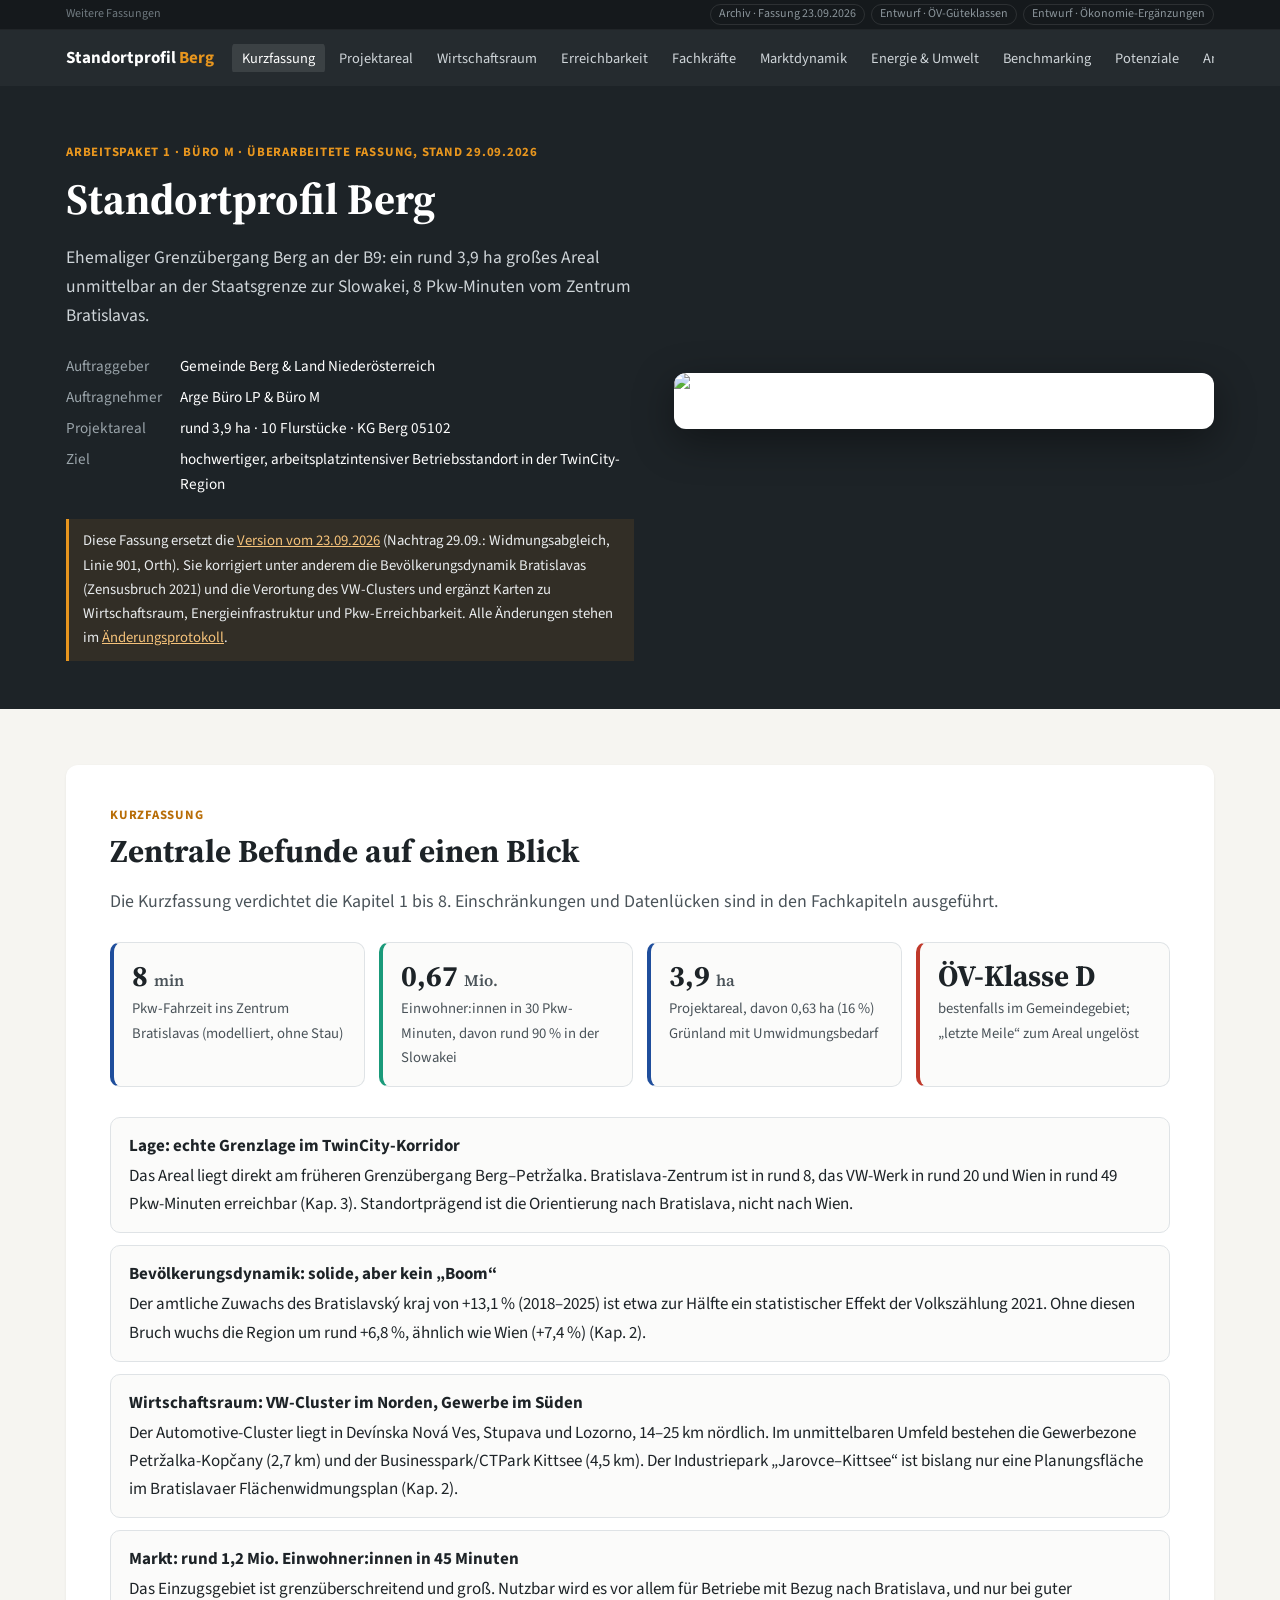
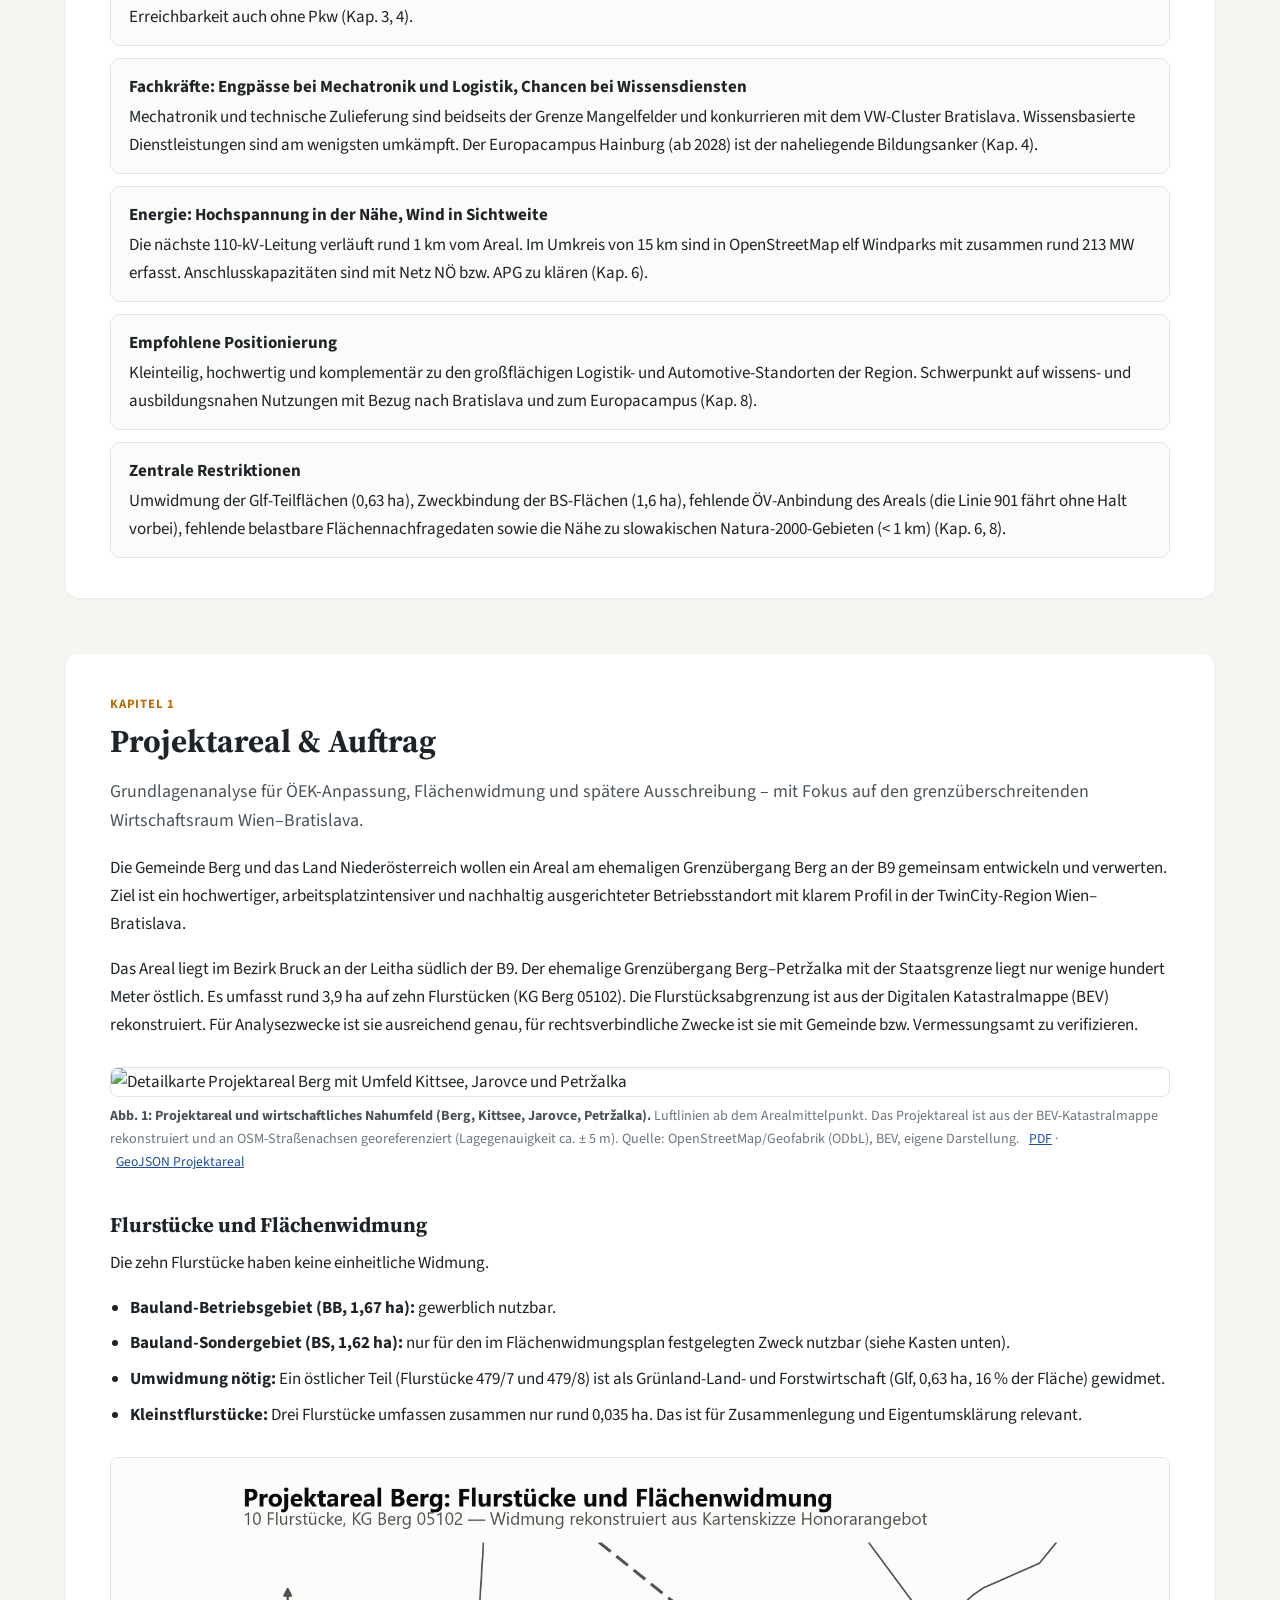
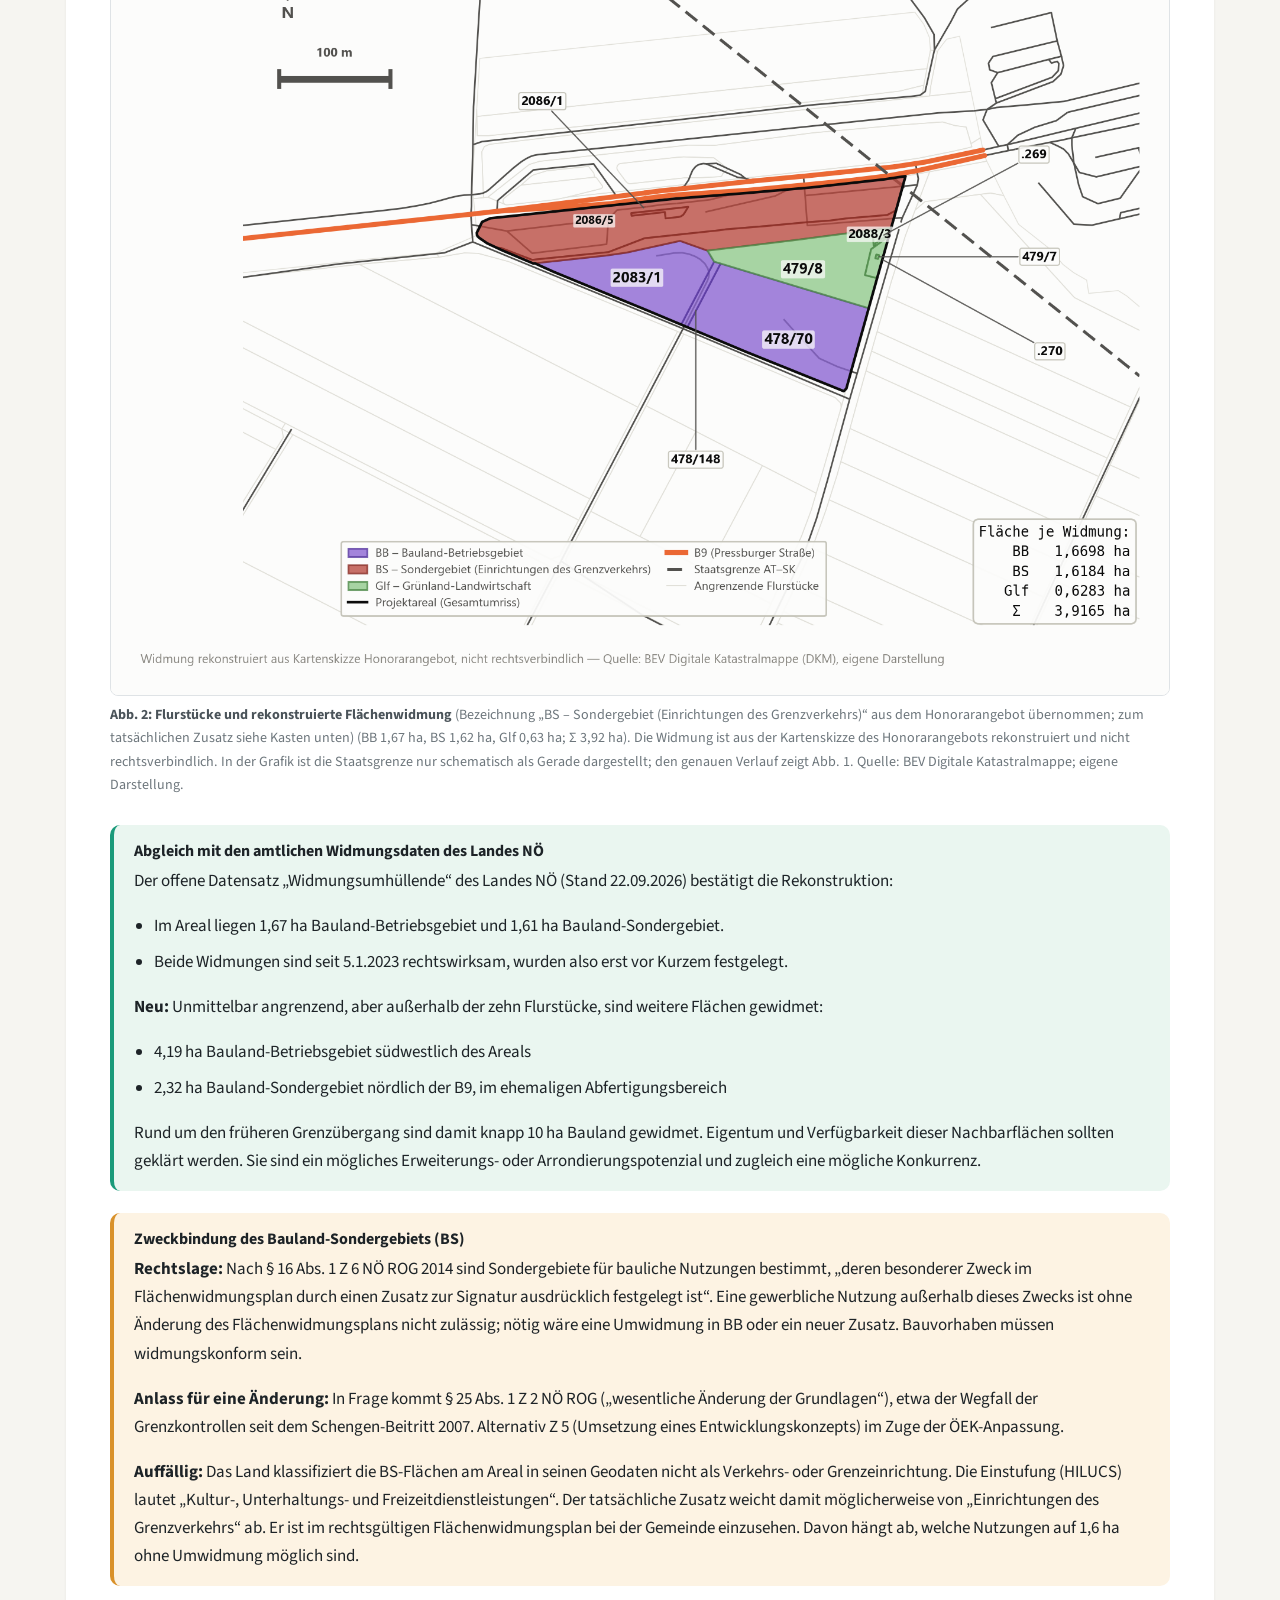
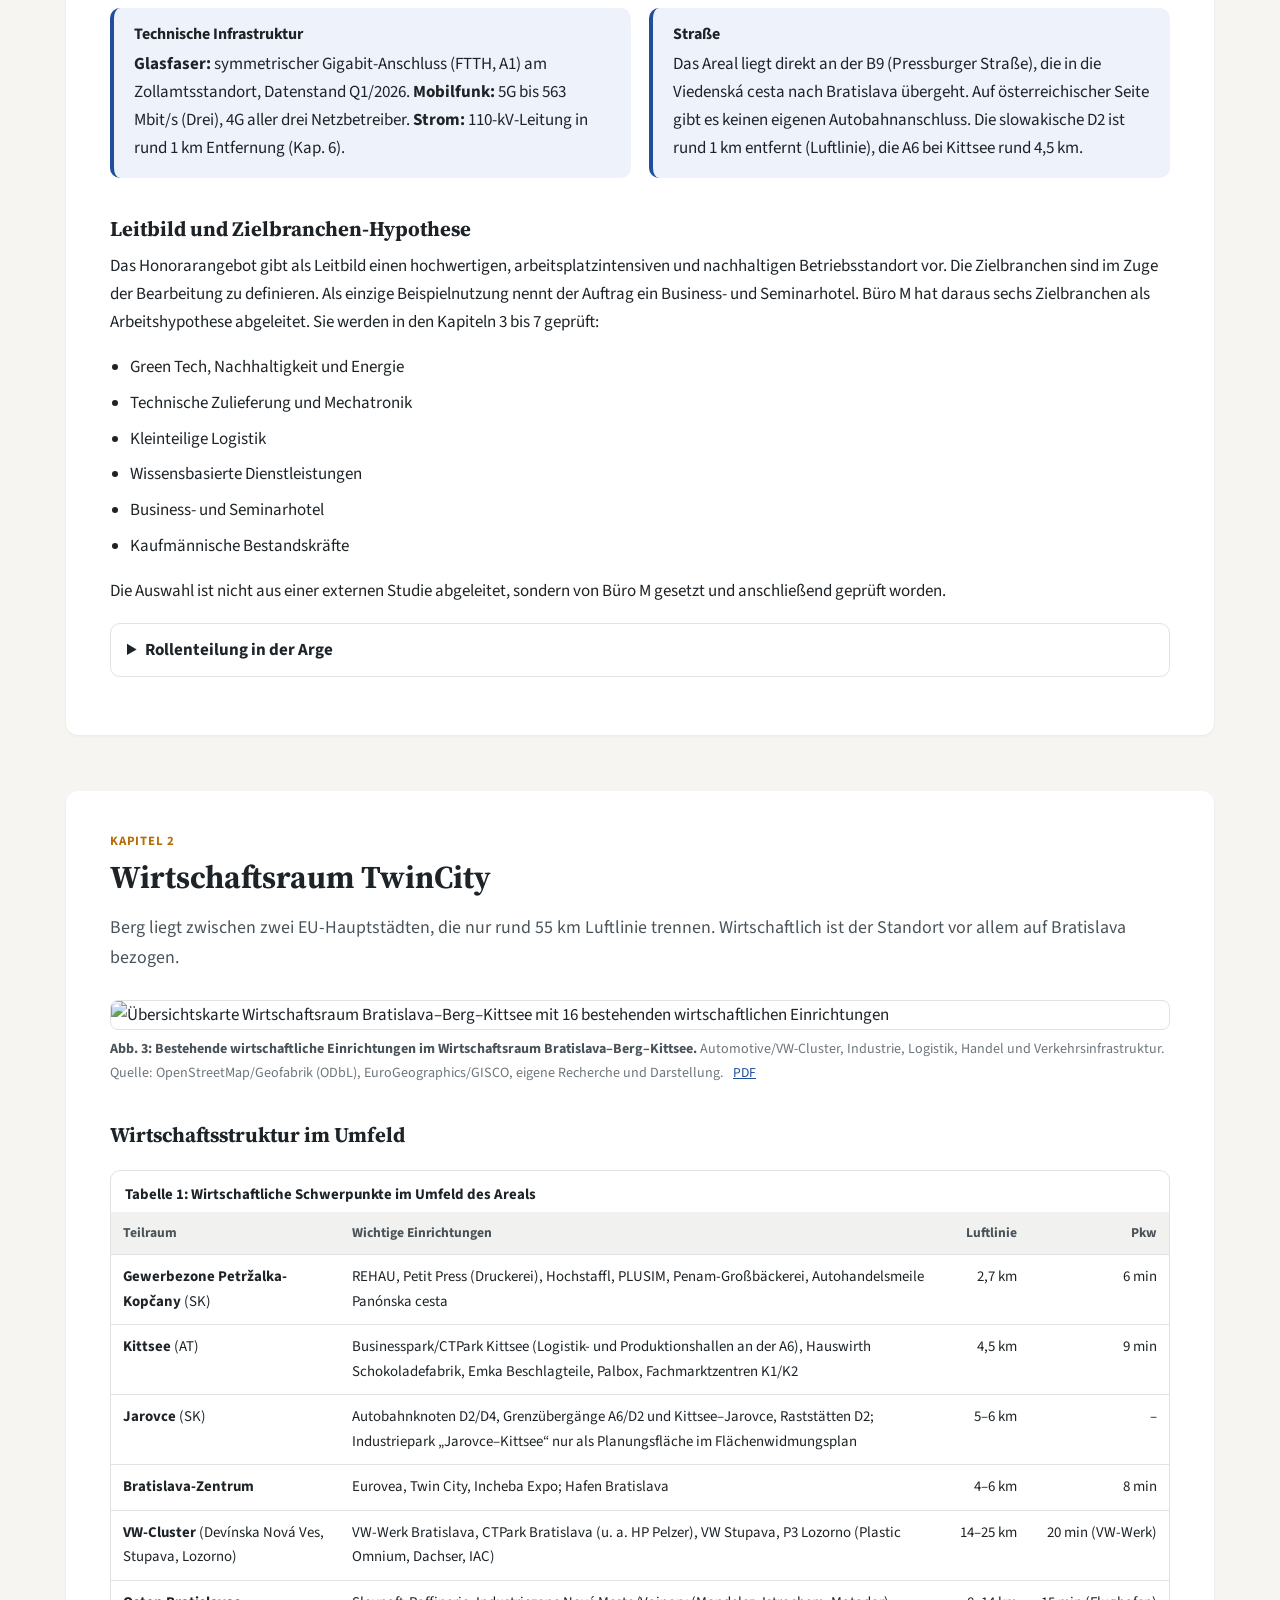
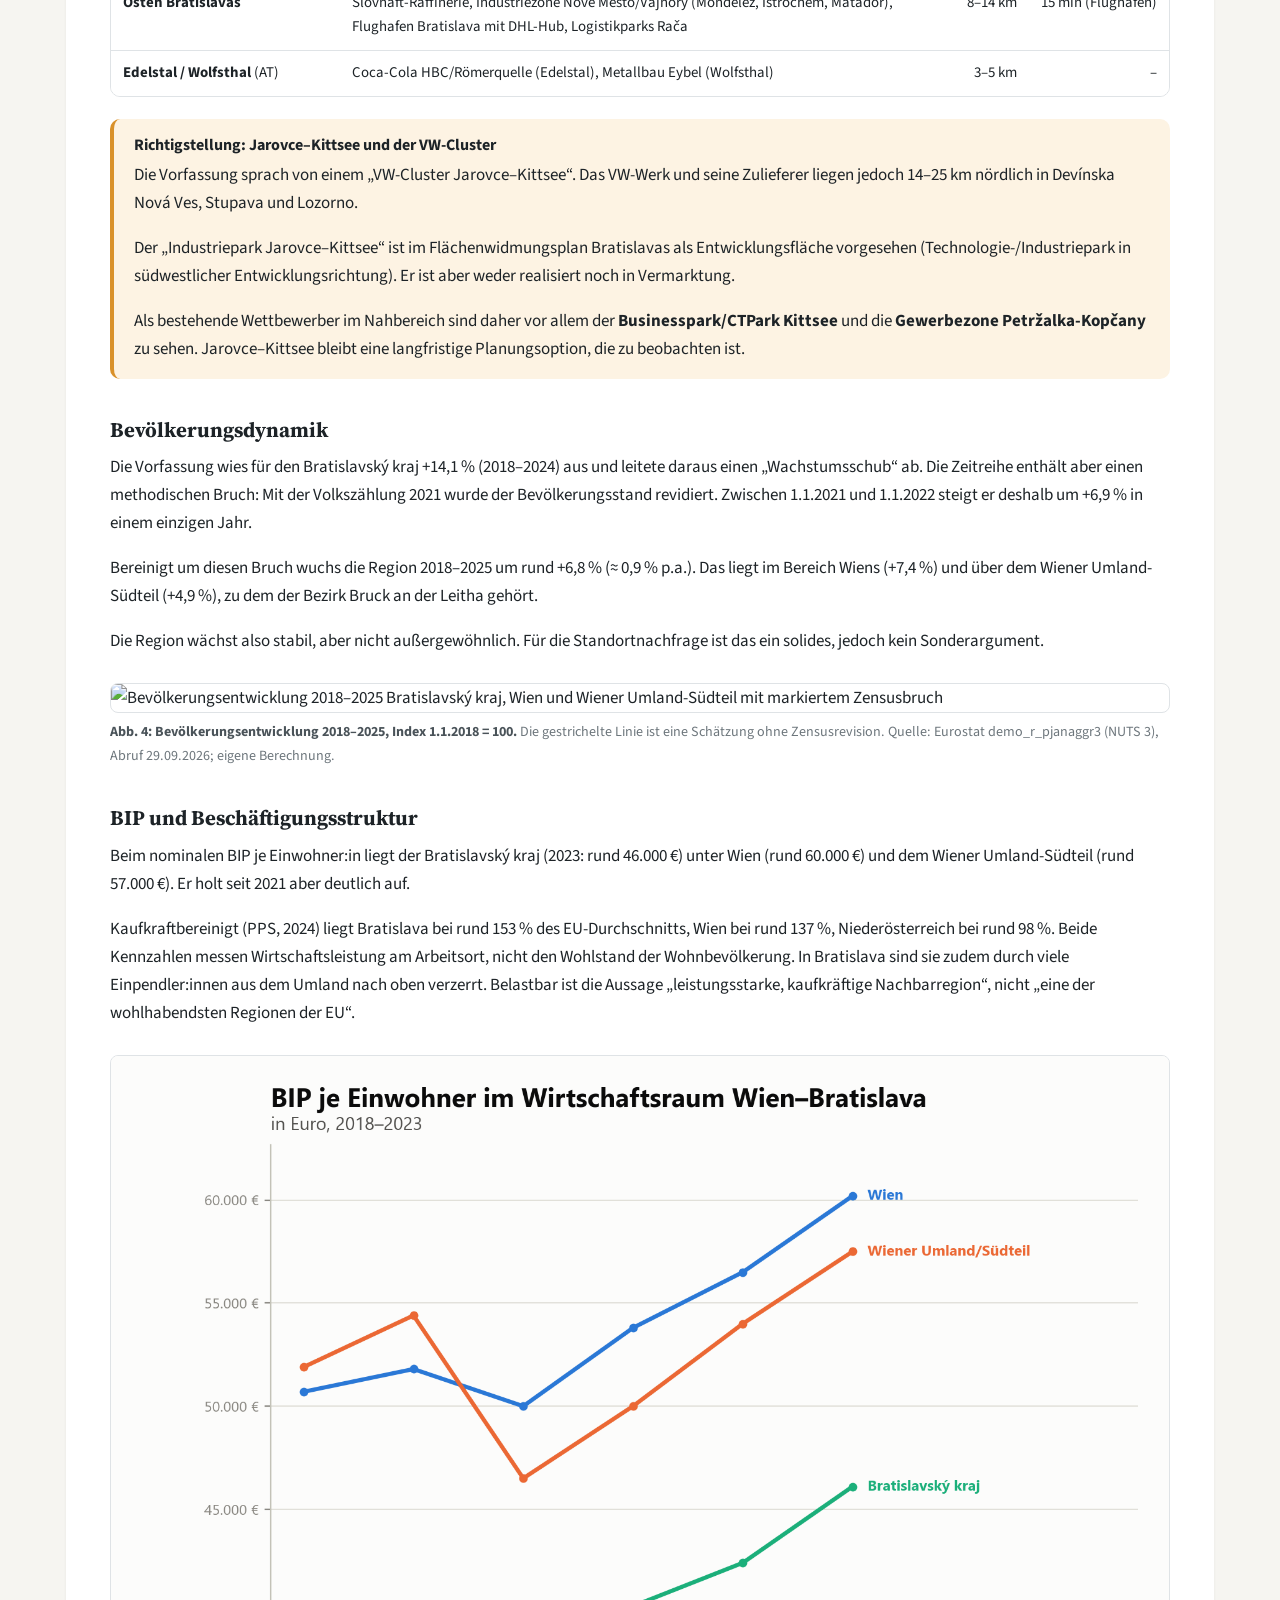
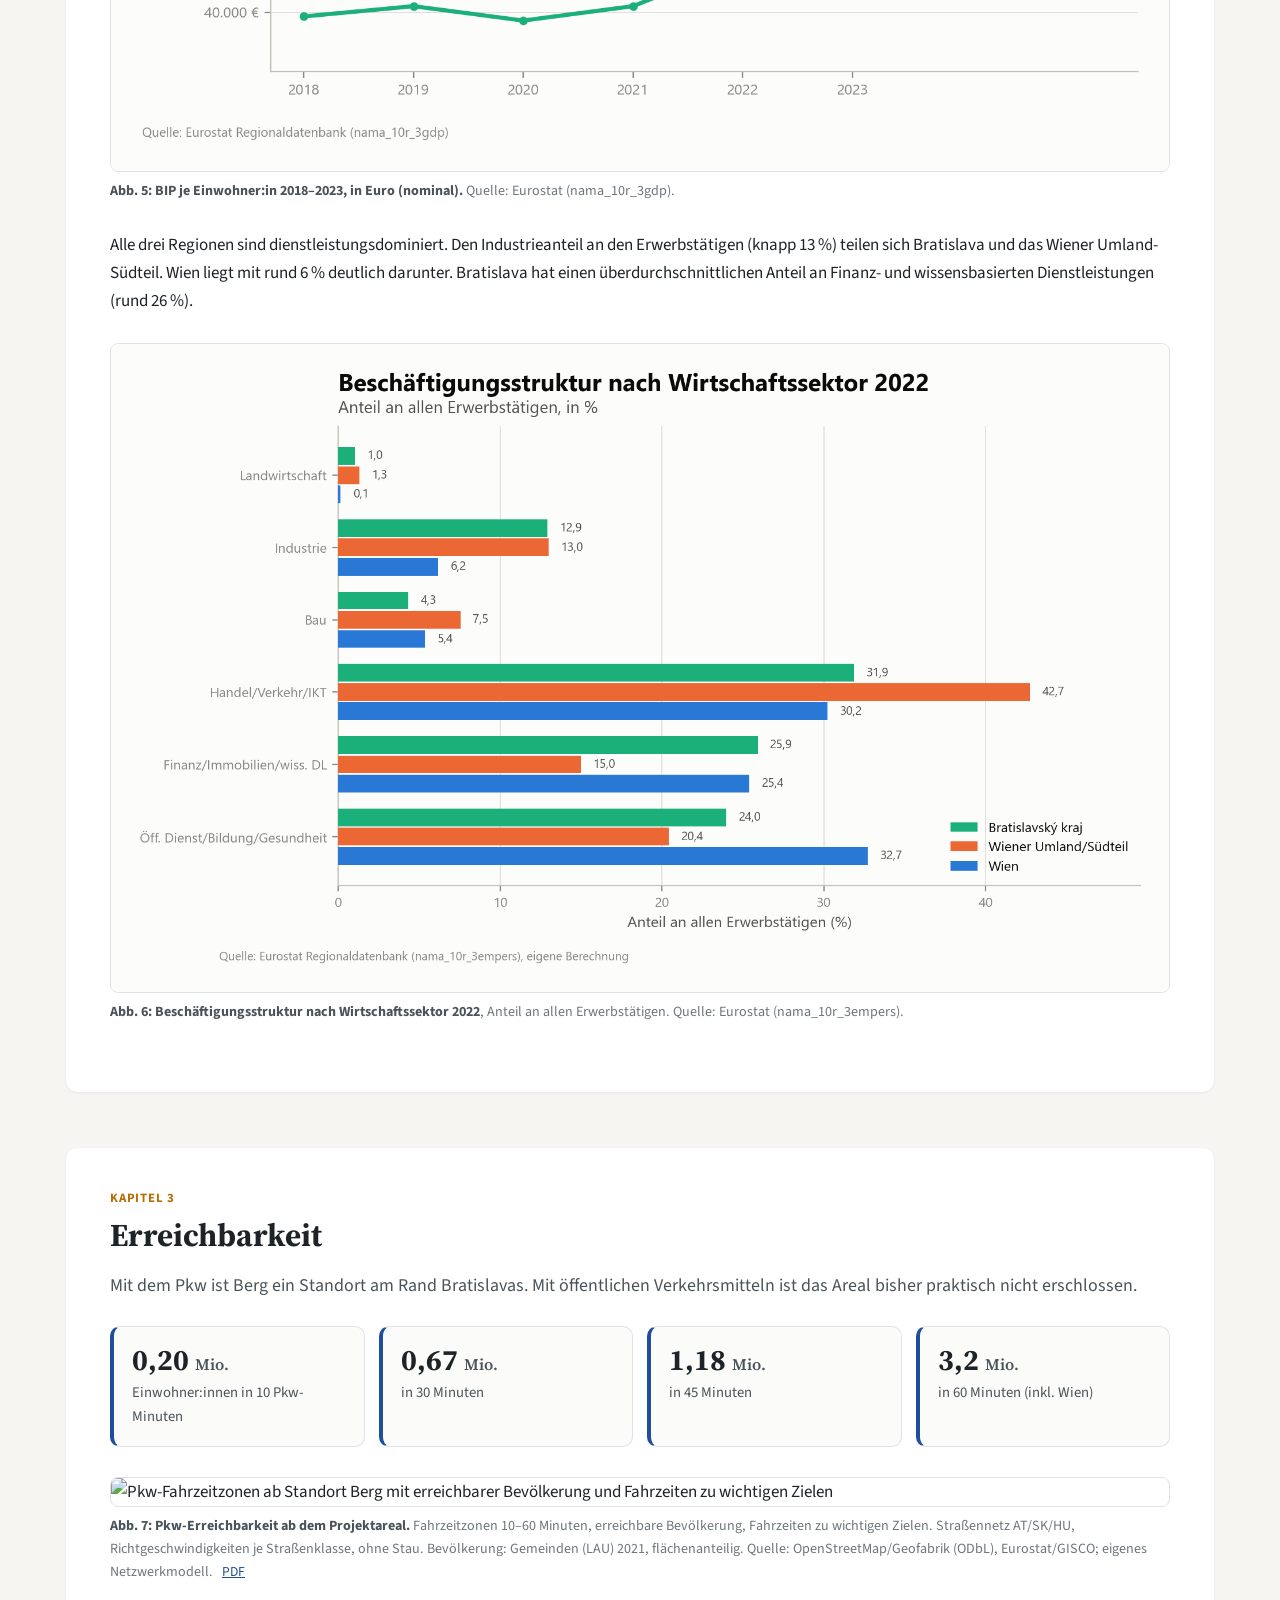
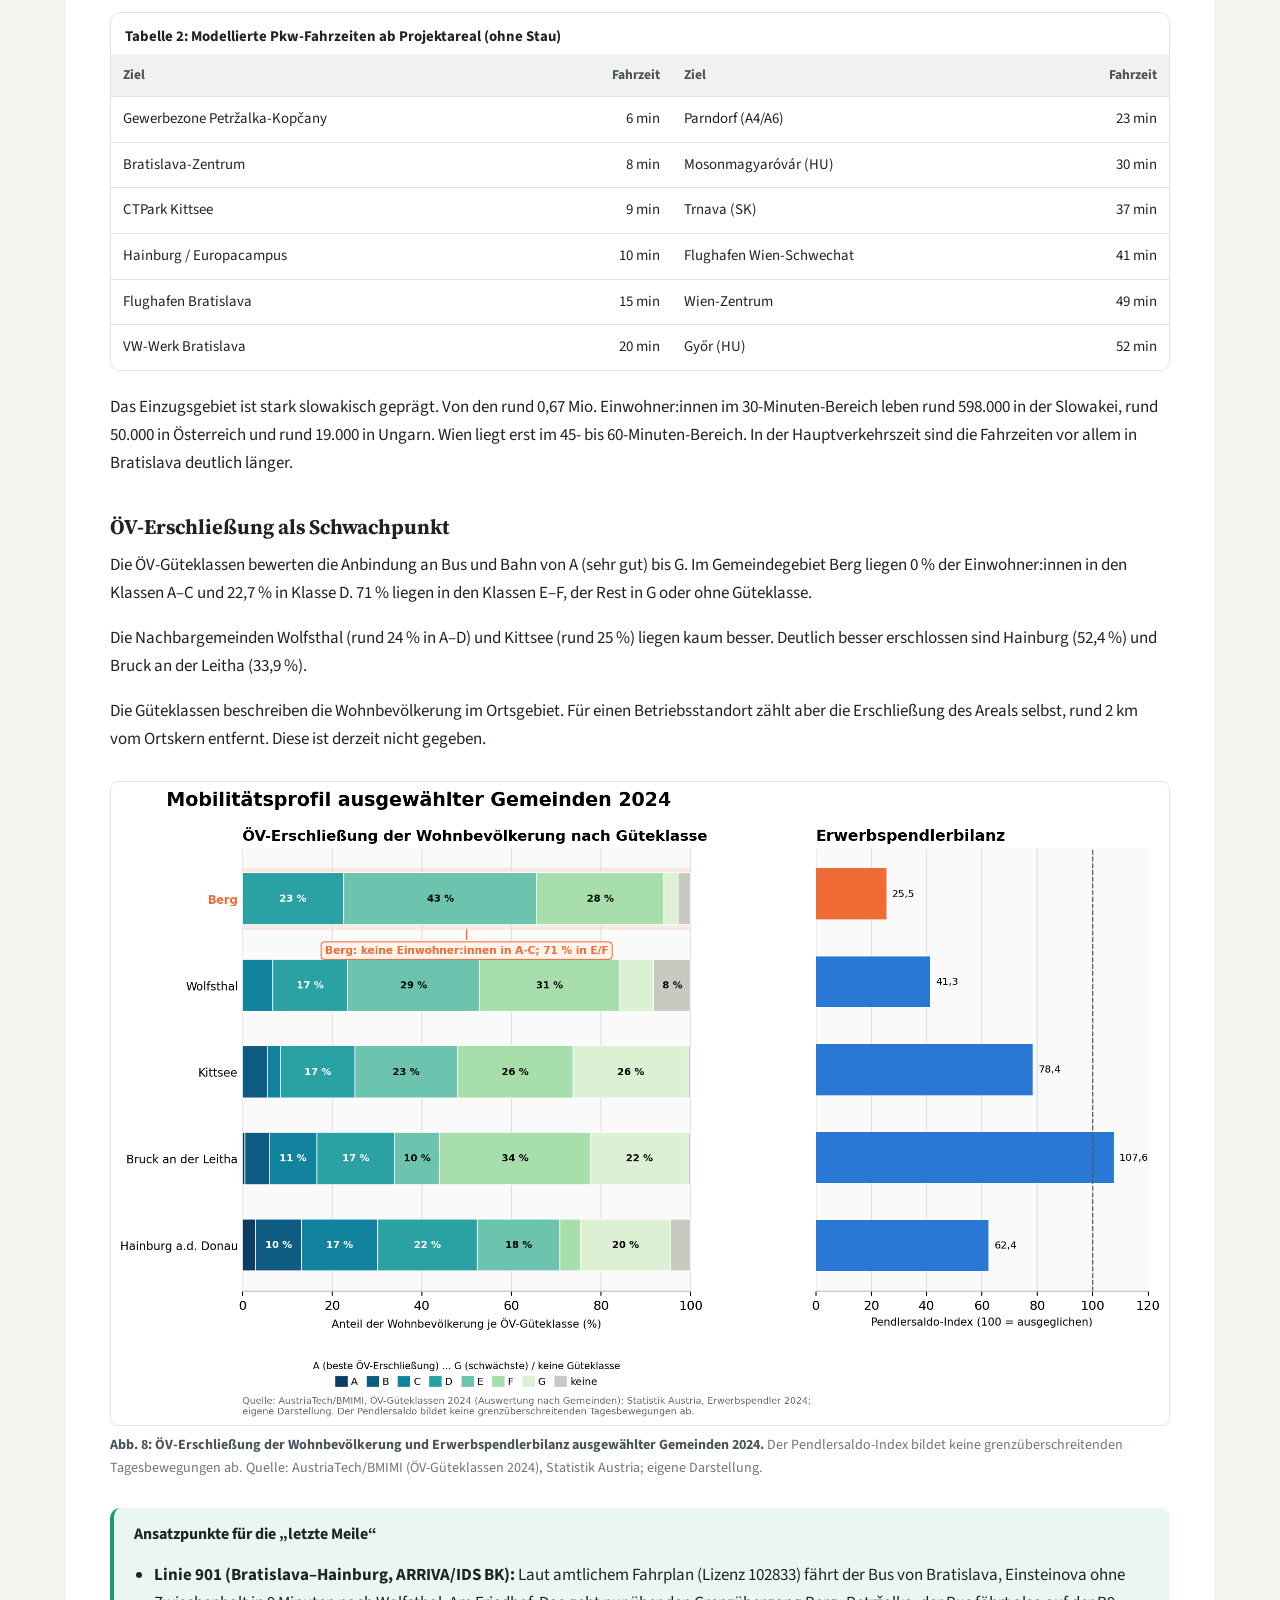
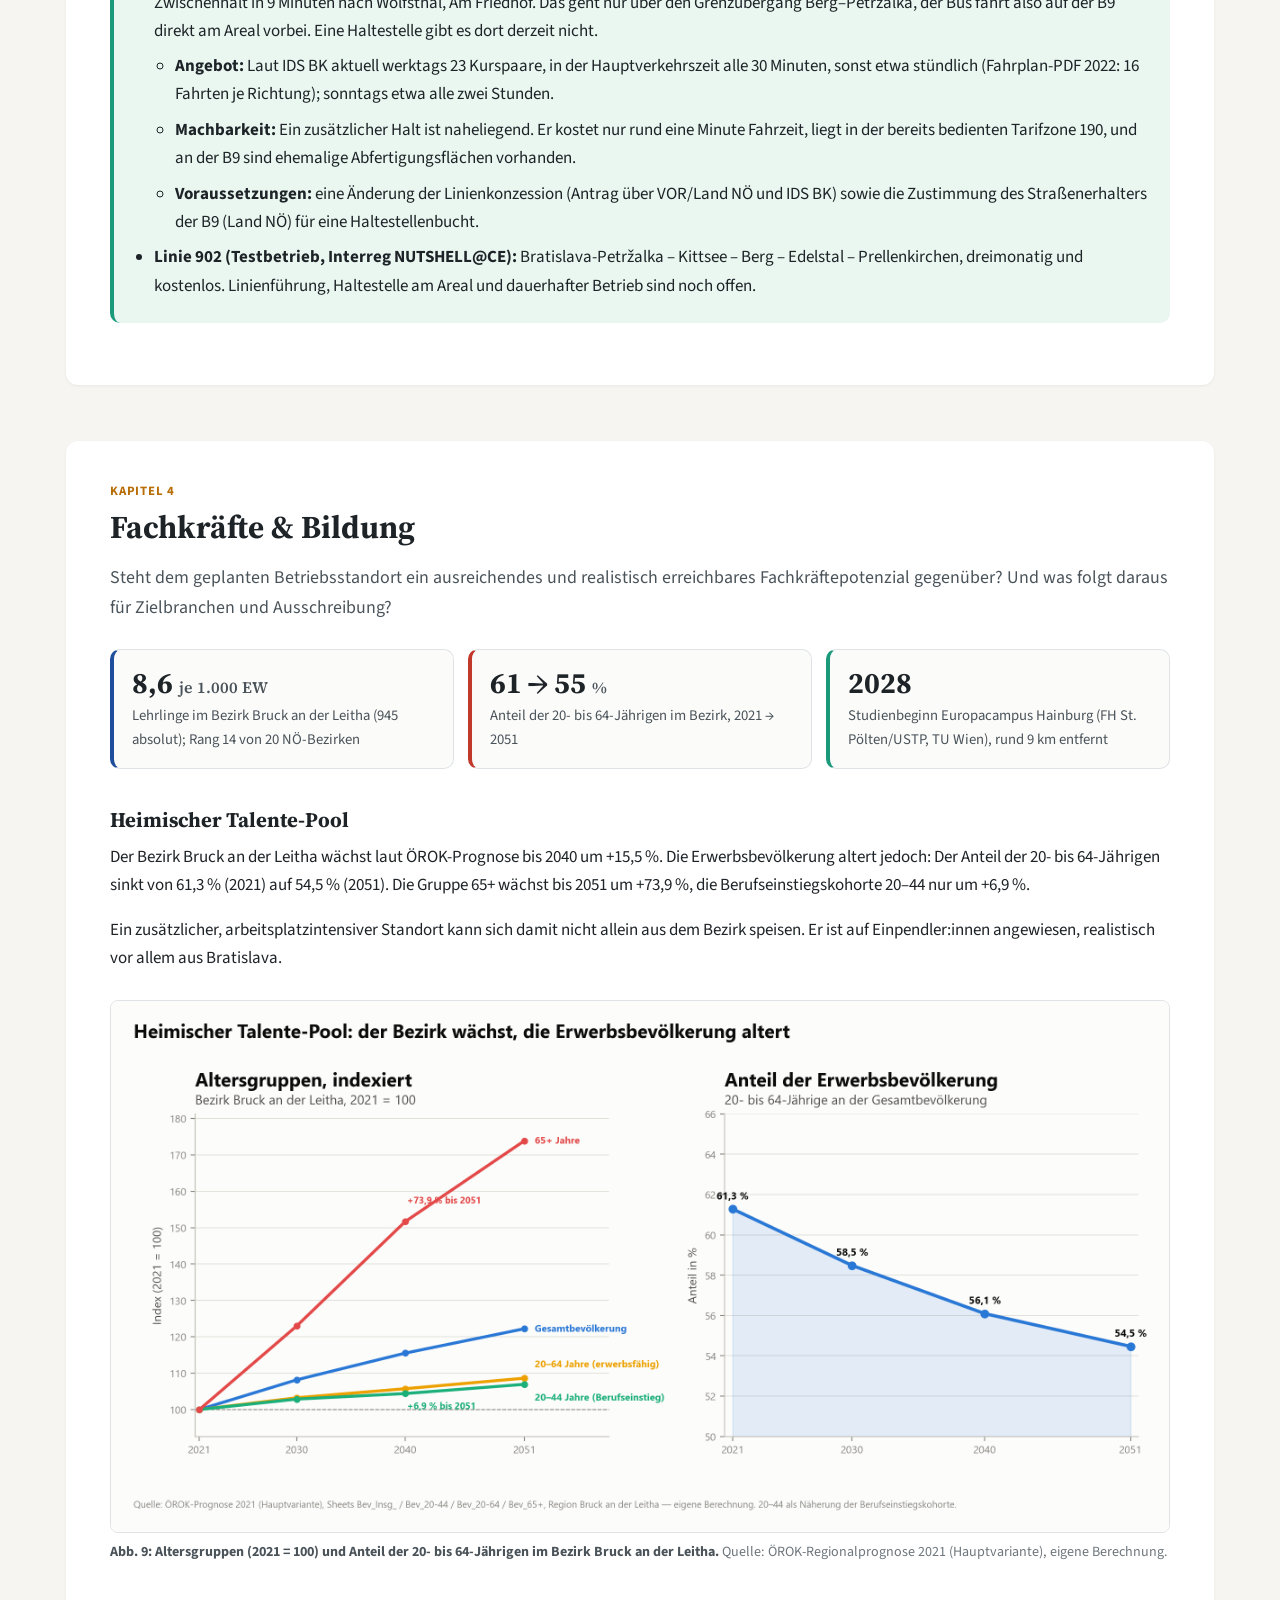
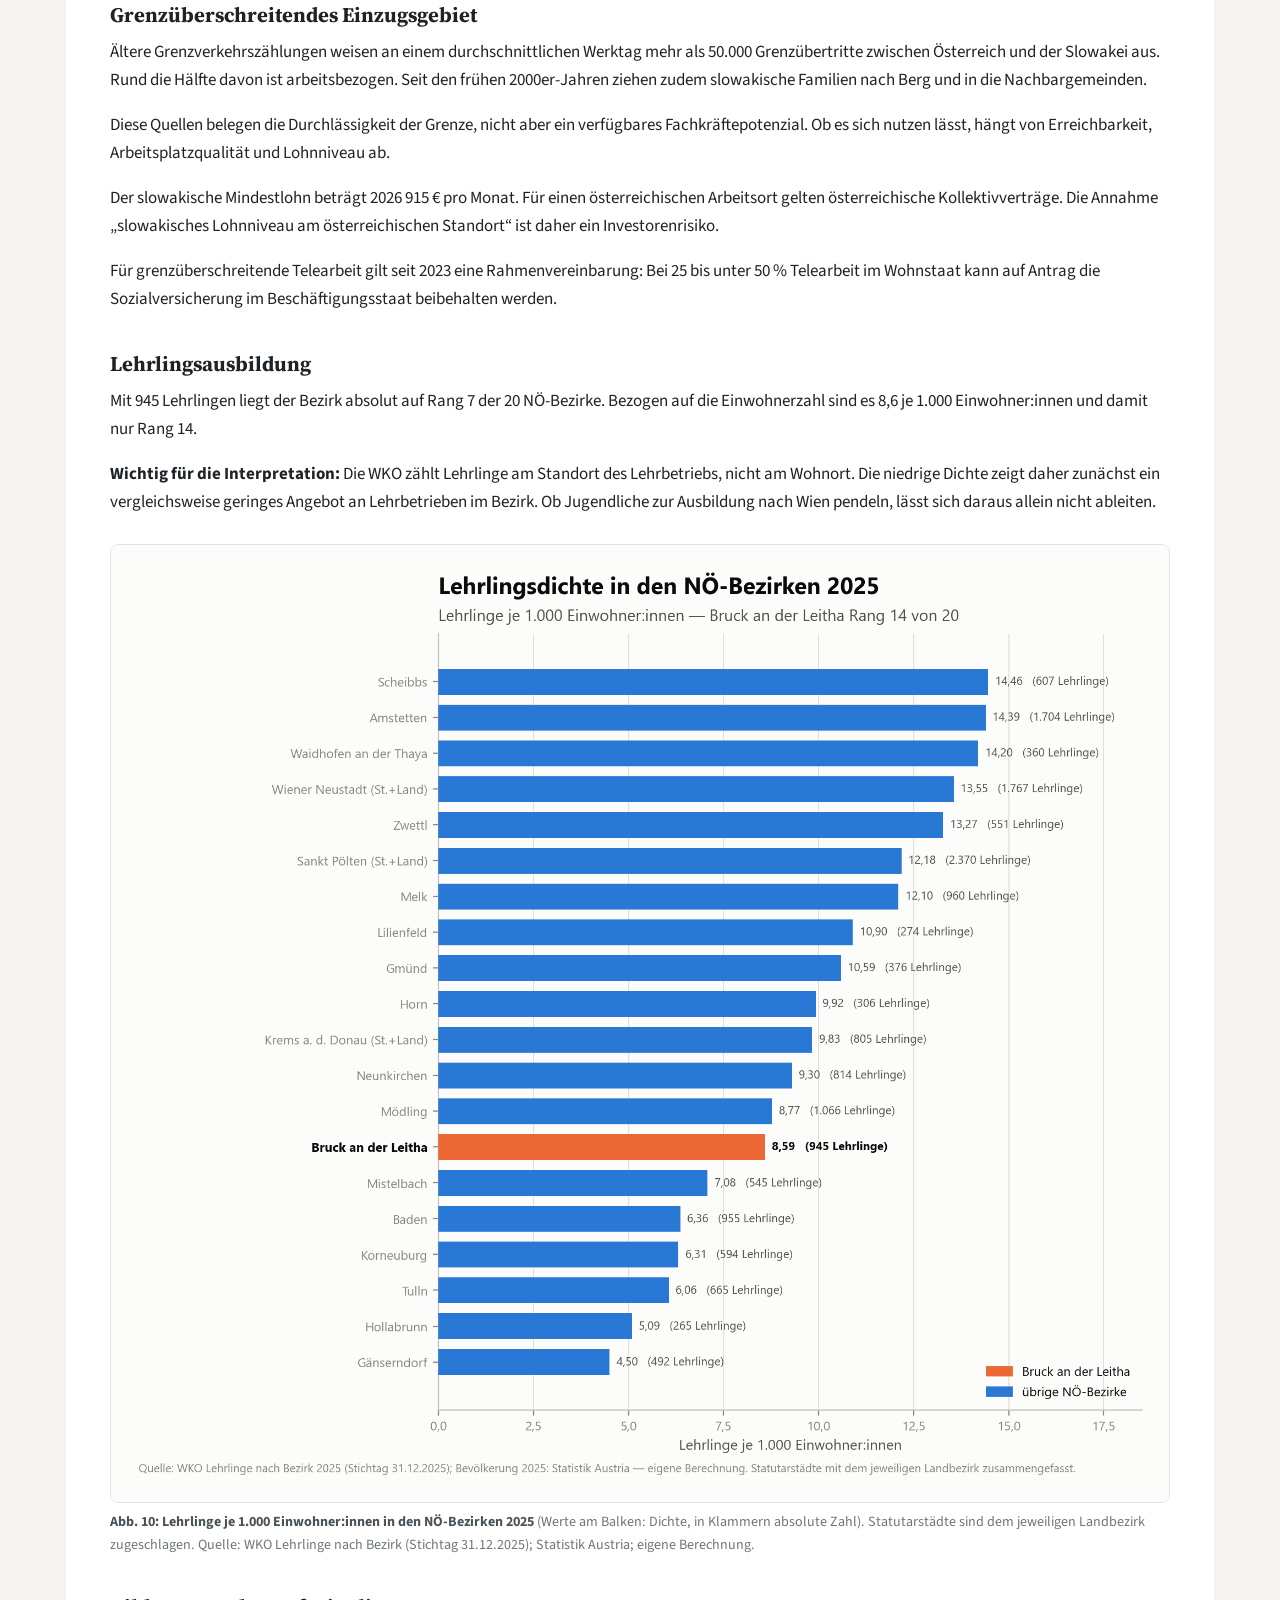
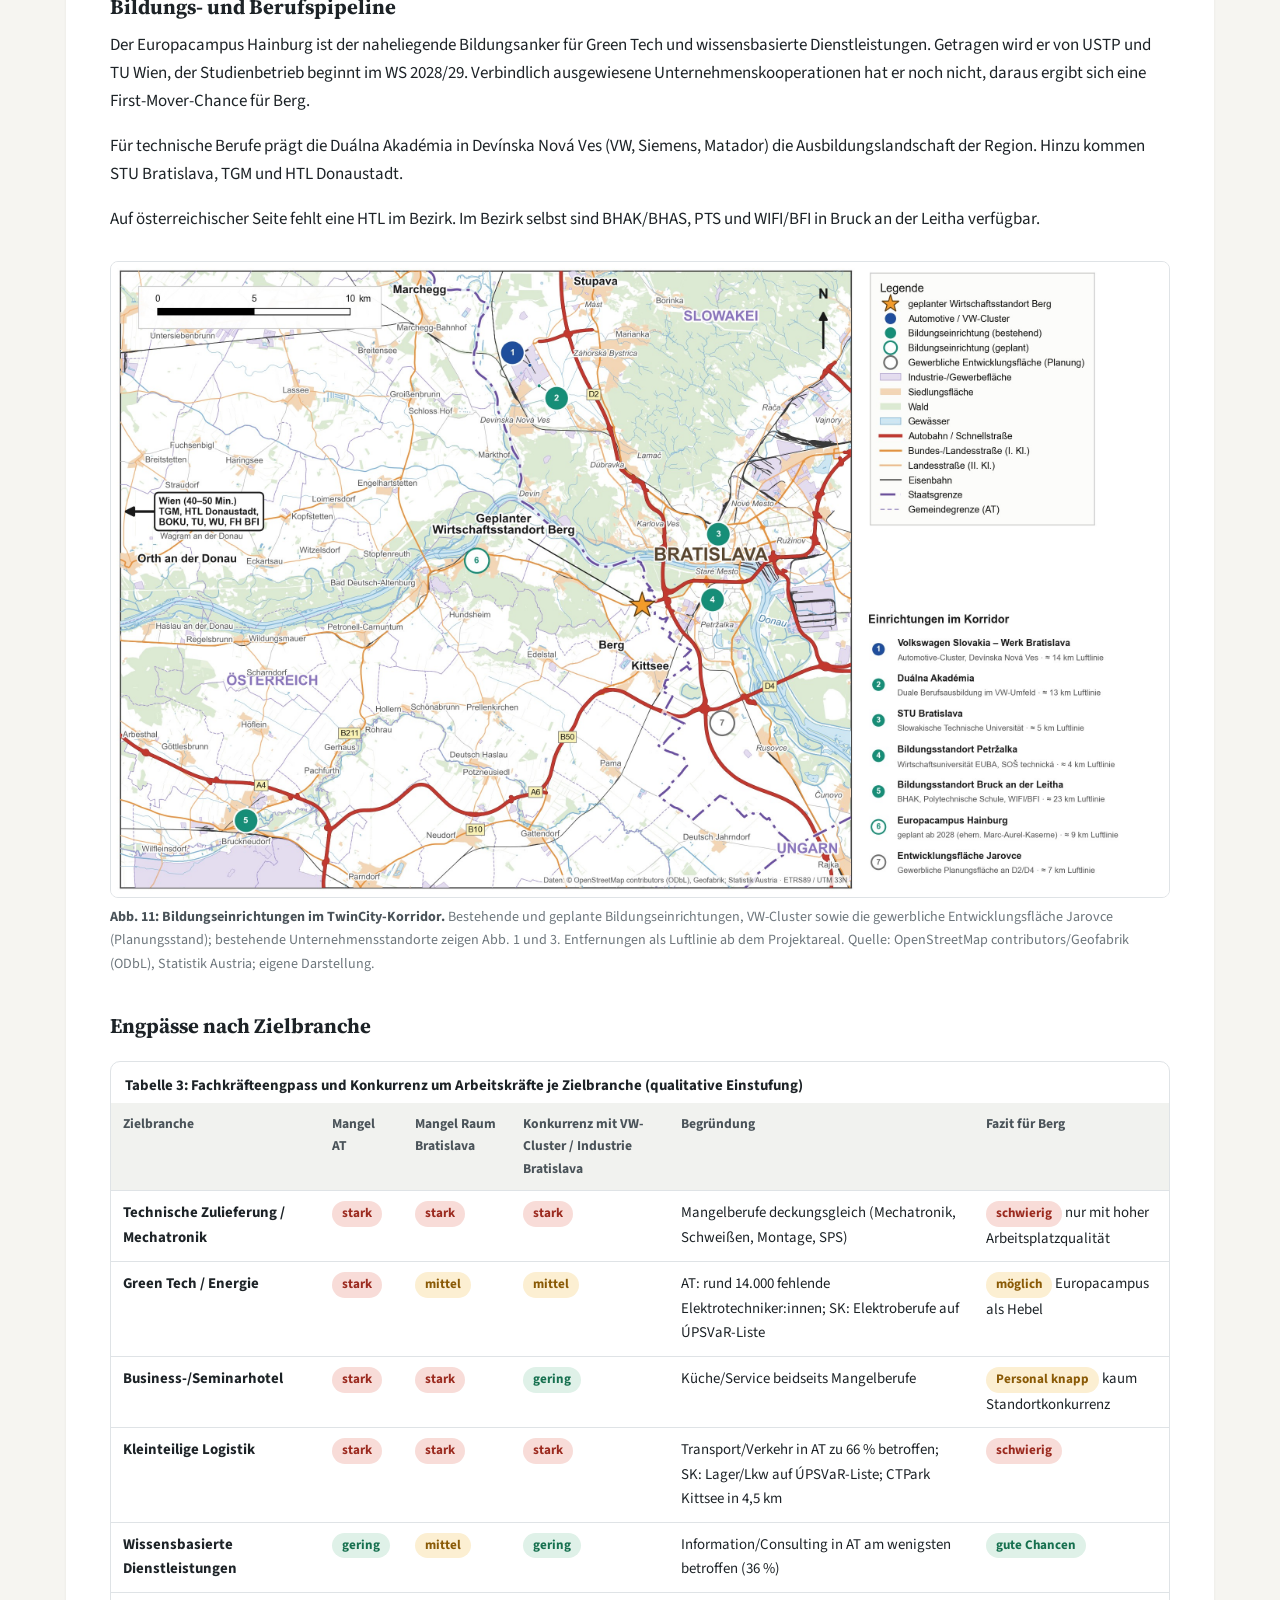
==== commit baffbeb5: "Abb. 11 neu gestaltet: Stil an Abb. 1/3 angeglichen, Entwicklungsfläche Jarovce statt Konkurrenzstan" ====
--- a/index.html
+++ b/index.html
@@ -1,938 +1,665 @@
 <!DOCTYPE html>
 <html lang="de">
 <head>
-  <meta charset="UTF-8" />
-  <meta name="viewport" content="width=device-width, initial-scale=1" />
-  <title>Standortprofil Berg — ehem. Grenzübergang B9</title>
-  <meta name="description" content="Standortprofil Berg: Grundlagenanalyse AP1 (Büro M) für die Entwicklung eines Betriebsstandorts am ehemaligen Grenzübergang Berg an der B9. Stand 23.09.2026." />
-  <link rel="stylesheet" href="styles.css" />
+<meta charset="utf-8">
+<meta name="viewport" content="width=device-width, initial-scale=1">
+<title>Standortprofil Berg – ehem. Grenzübergang B9 (überarbeitete Fassung)</title>
+<meta name="description" content="Standortprofil für den geplanten Betriebsstandort am ehemaligen Grenzübergang Berg (B9) im Wirtschaftsraum Wien–Bratislava – überarbeitete Fassung mit Karten zu Wirtschaftsraum, Projektareal, Energieinfrastruktur und Erreichbarkeit.">
+<link rel="preconnect" href="https://fonts.googleapis.com">
+<link rel="preconnect" href="https://fonts.gstatic.com" crossorigin>
+<link href="https://fonts.googleapis.com/css2?family=Source+Sans+3:wght@400;600;700&family=Source+Serif+4:wght@600;700&display=swap" rel="stylesheet">
+<link rel="stylesheet" href="styles.css">
 </head>
 <body>
 
-<nav class="top-nav" aria-label="Inhalt">
-  <div class="top-nav-inner">
-    <a class="nav-brand" href="#hero">Standortprofil <span>Berg</span></a>
+<div class="meta-bar"><div class="mb-inner"><span class="mb-note">Weitere Fassungen</span><a class="mb-btn" href="archiv/v1/">Archiv · Fassung 23.09.2026</a><a class="mb-btn" href="entwurf/oev-gueteklassen/">Entwurf · ÖV-Güteklassen</a><a class="mb-btn" href="entwurf/oekonomie-ergaenzungen/">Entwurf · Ökonomie-Ergänzungen</a></div></div>
+<nav class="top-nav" aria-label="Kapitel">
+  <div class="inner">
+    <a class="brand" href="#top">Standortprofil <span>Berg</span></a>
     <ul>
-      <li><a href="#kurzfassung">Kurzfassung</a></li>
-      <li><a href="#einleitung">Einleitung</a></li>
-      <li><a href="#wirtschaftsraum">TwinCity</a></li>
-      <li><a href="#fachkraefte">Fachkräfte</a></li>
-      <li><a href="#marktdynamik">Marktdynamik</a></li>
-      <li><a href="#benchmarking">Benchmark</a></li>
-      <li><a href="#potenziale">Potenziale</a></li>
-      <li><a href="#quellen">Quellen</a></li>
+      <li><a class="lnk" href="#kurzfassung">Kurzfassung</a></li>
+      <li><a class="lnk" href="#projektareal">Projektareal</a></li>
+      <li><a class="lnk" href="#wirtschaftsraum">Wirtschaftsraum</a></li>
+      <li><a class="lnk" href="#erreichbarkeit">Erreichbarkeit</a></li>
+      <li><a class="lnk" href="#fachkraefte">Fachkräfte</a></li>
+      <li><a class="lnk" href="#marktdynamik">Marktdynamik</a></li>
+      <li><a class="lnk" href="#energie">Energie &amp; Umwelt</a></li>
+      <li><a class="lnk" href="#benchmarking">Benchmarking</a></li>
+      <li><a class="lnk" href="#potenziale">Potenziale</a></li>
+      <li><a class="lnk" href="#anhang">Anhang</a></li>
     </ul>
   </div>
 </nav>
 
-<header class="hero" id="hero">
-  <div class="hero-inner">
+<header class="hero" id="top">
+  <div class="inner">
     <div>
-      <div class="hero-badge">Arbeitspaket 1 · Büro M · Stand 23.09.2026</div>
+      <div class="kicker">Arbeitspaket 1 · Büro M · überarbeitete Fassung, Stand 29.09.2026</div>
       <h1>Standortprofil Berg</h1>
-      <p class="subtitle">Ehemaliger Grenzübergang Berg an der B9</p>
-      <dl class="hero-meta">
-        <div>
-          <dt>Auftraggeber</dt>
-          <dd>Gemeinde Berg &amp; Land NÖ</dd>
-        </div>
-        <div>
-          <dt>Auftragnehmer</dt>
-          <dd>Arge Büro LP &amp; Büro M</dd>
-        </div>
-        <div>
-          <dt>Projektareal</dt>
-          <dd>rund 3,9&nbsp;ha · KG Berg 05102</dd>
-        </div>
-        <div>
-          <dt>Ziel</dt>
-          <dd>Hochwertiger Betriebsstandort TwinCity</dd>
-        </div>
+      <p class="lead">Ehemaliger Grenzübergang Berg an der B9: ein rund 3,9 ha großes Areal unmittelbar an der Staatsgrenze zur Slowakei, 8 Pkw-Minuten vom Zentrum Bratislavas.</p>
+      <dl>
+        <dt>Auftraggeber</dt><dd>Gemeinde Berg &amp; Land Niederösterreich</dd>
+        <dt>Auftragnehmer</dt><dd>Arge Büro LP &amp; Büro M</dd>
+        <dt>Projektareal</dt><dd>rund 3,9 ha · 10 Flurstücke · KG Berg 05102</dd>
+        <dt>Ziel</dt><dd>hochwertiger, arbeitsplatzintensiver Betriebsstandort in der TwinCity-Region</dd>
       </dl>
+      <div class="version-note">Diese Fassung ersetzt die <a href="archiv/v1/" style="color:#f5c27a">Version vom 23.09.2026</a> (Nachtrag 29.09.: Widmungsabgleich, Linie 901, Orth). Sie korrigiert unter anderem die Bevölkerungsdynamik Bratislavas (Zensusbruch 2021) und die Verortung des VW-Clusters und ergänzt Karten zu Wirtschaftsraum, Energieinfrastruktur und Pkw-Erreichbarkeit. Alle Änderungen stehen im <a href="#aenderungen" style="color:#f5c27a">Änderungsprotokoll</a>.</div>
     </div>
-    <figure class="hero-map">
-      <img src="assets/karte_twincity_korridor.png" alt="Standort Berg im TwinCity-Korridor Wien–Bratislava an der B9, unmittelbar an der Staatsgrenze" />
-      <figcaption>Standort Berg im TwinCity-Korridor — B9, Europacampus Hainburg, Bratislava und Jarovce–Kittsee.</figcaption>
+    <figure>
+      <img src="assets/karte2_detail_standort.jpg" alt="Detailkarte: Projektareal Berg an der B9 mit wirtschaftlichen Einrichtungen in Kittsee, Jarovce und Petržalka">
     </figure>
   </div>
 </header>
 
 <main>
 
-<!-- ========== KURZFASSUNG ========== -->
-<section class="section" id="kurzfassung">
-  <div class="section-card">
-    <p class="kicker">Kurzfassung</p>
-    <h2>Zentrale Befunde auf einen Blick</h2>
-    <p class="lead">Fasst die Kernaussagen der Kapitel 2 bis 5 zusammen — ersetzt nicht die differenzierten Einschätzungen und Einschränkungen in den Fachkapiteln, auf die jeweils verwiesen wird.</p>
-    <ol class="rec-list">
-      <li><strong>Lage und TwinCity-Dynamik:</strong> Berg liegt im Kern der TwinCity-Region Wien–Bratislava; der Bratislavský kraj wuchs 2018–2024 mit +14,1&nbsp;% deutlich dynamischer als Wien und das Wiener Umland/Südteil — ein Wachstumsschub, der erst eine Entwicklung der letzten rund acht Jahre ist (Kap. 2).</li>
-      <li><strong>Fachkräftepotenzial — Chancen:</strong> Ein doppeltes, grenzüberschreitendes Einzugsgebiet aus Wien und Bratislava sowie der für Sommer 2028 geplante Europacampus Hainburg eröffnen Bildungs- und Rekrutierungsbezüge, sofern konkrete Kooperationen vereinbart werden (Kap. 3).</li>
-      <li><strong>Fachkräftepotenzial — Engpässe:</strong> Der heimische Talente-Pool wächst nur schwach und altert relativ; Mechatronik/technische Zulieferung sind beidseits der Grenze amtlich als Mangelfeld ausgewiesen und stehen in direkter Konkurrenz zum VW-Cluster Jarovce–Kittsee (Kap. 3).</li>
-      <li><strong>Marktdynamik auf Proxy-Basis:</strong> Mangels echter Flächennachfragedaten (ecoplus) stützt sich die Einschätzung auf drei indirekte Indikatoren (Gründungsintensität, Baugrundpreise, slowakische Investitionsstruktur), die auf ein günstiges, aber nicht quantifiziertes Umfeld hindeuten (Kap. 3).</li>
-      <li><strong>Benchmarking-Lehre:</strong> Tragfähige Referenzstandorte für Berg sind klein, öffentlich gesteuert und thematisch verankert (Tulln, Orth an der Donau, xista, Wieselburg); die großflächigen Autobahnstandorte im Grenzraum sind Wettbewerbsreferenzen, aber keine Entwicklungsmodelle. Europäische Grenzbeispiele wie der Access Industrial Park Gmünd–České Velenice, das Collegium Polonicum Frankfurt (Oder)–Słubice, die Piazza Transalpina Gorizia–Nova Gorica, Alzette-Belval und Avantis Aachen–Heerlen liefern trotz deutlich größerem Flächenmaßstab übertragbare Governance-Prinzipien — und, im Fall Avantis, ein Warnbeispiel für ein zu unscharfes Zielprofil (Kap. 4).</li>
-      <li><strong>Empfohlene Positionierung:</strong> kleinteilig, hochwertig und komplementär statt konkurrierend zu Jarovce–Kittsee, mit Schwerpunkt auf wissens- und ausbildungsnahen Nutzungen sowie auf Zielbranchen mit geringerem Verdrängungswettbewerb (Kap. 5.1).</li>
-      <li><strong>Zentrale Restriktion Flächenwidmung:</strong> Ein Teil des rund 3,9&nbsp;ha großen Areals ist als Grünland-Landwirtschaft (Glf) gewidmet und steht der Betriebsgebietsentwicklung erst nach erfolgreicher Umwidmung zur Verfügung (Kap. 5.2).</li>
-      <li><strong>Zentrale Restriktion ÖV:</strong> Die „letzte Meile“ zum Areal ist ungelöst (ÖV-Güteklasse D); der Testbetrieb der Buslinie 902 bietet eine Chance, ist aber noch kein gesicherter Standortvorteil (Kap. 3, 5.5).</li>
-      <li><strong>Zentrale Restriktion Datenlage:</strong> Belastbare, quantifizierte Flächennachfragedaten (ecoplus, Wirtschaftskammer) fehlen bislang; die vorliegenden Proxy-Indikatoren sind eine Tendenzaussage, keine Nachfrageanalyse (Kap. 3, 5.5).</li>
-      <li><strong>Nächste Schritte:</strong> Kooperationsmöglichkeiten mit dem Europacampus sondieren, den Testbetrieb der Buslinie 902 auswerten, echte Flächennachfragedaten nachreichen und die vertiefende Restriktionsanalyse (Büro LP) mit den Büro-M-Hinweisen aus Kapitel 5.2 abgleichen (Kap. 5.5).</li>
-    </ol>
-  </div>
-</section>
-
-<!-- ========== EINLEITUNG ========== -->
-<section class="section" id="einleitung">
-  <div class="section-card">
-    <p class="kicker">Kapitel 01</p>
-    <h2>Einleitung &amp; Projektareal</h2>
-    <p class="lead">Grundlagenanalyse für ÖEK-Anpassung, Flächenwidmung und spätere Ausschreibung — mit Fokus auf den grenzüberschreitenden Wirtschaftsraum Wien–Bratislava.</p>
-
-    <div class="metrics">
-      <div class="metric highlight">
-        <div class="value">rund 3,9&nbsp;ha</div>
-        <div class="label">Projektareal am ehem. Grenzübergang</div>
-      </div>
-      <div class="metric">
-        <div class="value">10</div>
-        <div class="label">Flurstücke · KG Berg 05102</div>
-      </div>
-      <div class="metric">
-        <div class="value">BB / BS / Glf</div>
-        <div class="label">Widmungsmix (Betriebsgebiet, Sonderfläche, Grünland)</div>
-      </div>
-      <div class="metric warm">
-        <div class="value">FTTH</div>
-        <div class="label">Gigabit-Glasfaser bereits am Areal (A1)</div>
-      </div>
-    </div>
-
-    <p>Die Gemeinde Berg und das Land Niederösterreich beabsichtigen die gemeinsame Entwicklung und Verwertung eines Areals im Bereich des ehemaligen Grenzübergangs Berg an der B9. Ziel ist ein hochwertiger, arbeitsplatzintensiver und nachhaltig ausgerichteter Betriebsstandort mit klarem Profil in der TwinCity-Region Wien–Bratislava.</p>
-
-    <p>Das Areal liegt unmittelbar an der Staatsgrenze zur Slowakei (Bezirk Bruck an der Leitha). Es umfasst rund 3,9&nbsp;ha und setzt sich aus zehn Flurstücken mit den Widmungskategorien Bauland-Betriebsgebiet (BB), Sonderfläche für Einrichtungen des Grenzverkehrs (BS) sowie Grünland-Landwirtschaft (Glf) zusammen. Die Flurstücksabgrenzung wurde aus der amtlichen Katastralmappe (BEV) rekonstruiert und ist für Analysezwecke ausreichend genau; für rechtsverbindliche Zwecke ist eine Verifizierung mit Gemeinde bzw. Vermessungsamt vorgesehen.</p>
-
-    <div class="infra-strip">
-      <div class="infra-item">
-        <div class="tag">Glasfaser</div>
-        <p><strong>Symmetrischer Gigabit-Anschluss (FTTH)</strong> von A1 am Zollamtsstandort, Datenstand Q1/2026. Kein Fördergebiet — die Versorgung ist privatwirtschaftlich bereits gelöst.</p>
-      </div>
-      <div class="infra-item">
-        <div class="tag">Mobilfunk</div>
-        <p>5G bis 563&nbsp;Mbit/s (Drei) sowie 4G von Magenta, Drei und A1. Für digitalisierungsintensive Betriebe ist die letzte Meile leitungsgebunden kein Engpass.</p>
-      </div>
-      <div class="infra-item">
-        <div class="tag">Straße</div>
-        <p>Direkte Lage an der B9 (Pressburger Straße), der historischen Achse Wien–Bratislava. Kein eigener Autobahnanschluss auf österreichischer Seite — das höherrangige Netz liegt aber in geringer Entfernung (A6 rund 4,5&nbsp;km, slowakische D2 rund 1&nbsp;km Luftlinie zur Trasse).</p>
-      </div>
-    </div>
-
-    <h3>Rollenteilung in der Arge</h3>
-    <div class="two-col">
-      <div class="card-box">
-        <h4>Büro LP</h4>
-        <ul>
-          <li>Standörtliche Ausgangssituation</li>
-          <li>Raumordnungsrechtliche Rahmenbedingungen</li>
-          <li>Erschließungs- und Eigentumssituation</li>
-        </ul>
-      </div>
-      <div class="card-box">
-        <h4>Büro M — dieses Dokument</h4>
-        <ul>
-          <li>Einordnung in den Wirtschaftsraum TwinCity</li>
-          <li>Entwicklungstendenzen &amp; Standortnachfrage</li>
-          <li>Benchmarking vergleichbarer Standorte</li>
-          <li>Potenziale, Restriktionen, Perspektiven</li>
-        </ul>
-      </div>
-    </div>
-
-    <figure class="figure-wide">
-      <img src="assets/karte_nahbereich.png" alt="Karte Projektgebiet Berg im Nahbereich mit Flurstücken und B9" />
-      <figcaption><strong>Abb. 1:</strong> Projektgebiet Berg im Nahbereich — Straßen (B9 hervorgehoben), Gewässer und Flurstücksgrenzen, KG Berg 05102. Quelle: OpenStreetMap (ODbL); Projektareal: BEV Digitale Katastralmappe, eigene Darstellung.</figcaption>
-    </figure>
-
-    <p>Die zehn Flurstücke tragen keine einheitliche Widmung: Bauland-Betriebsgebiet (BB, rund 1,67&nbsp;ha) und Sonderfläche für Einrichtungen des Grenzverkehrs (BS, rund 1,62&nbsp;ha) sind bereits gewerblich nutzbar, ein östlicher Teil ist dagegen als Grünland-Landwirtschaft (Glf, rund 0,63&nbsp;ha, rund 16&nbsp;% der Fläche) gewidmet und benötigt vor einer Betriebsansiedlung eine Umwidmung. Die folgende Karte zeigt diesen Widmungsmix; die Zuordnung wurde aus der Kartenskizze des Honorarangebots rekonstruiert, ist teilweise nur anhand der Flurstückslage abgeleitet und daher nicht rechtsverbindlich (Details und Handlungsbedarf in Kapitel 5.2).</p>
-
-    <figure class="figure-wide">
-      <img src="assets/karte_widmung_projektareal.png" alt="Karte der Flächenwidmung des Projektareals Berg mit Flurstücken (BB, BS, Glf)" />
-      <figcaption><strong>Abb. 15:</strong> Projektareal Berg: Flurstücke und rekonstruierte Flächenwidmung (BB 1,67&nbsp;ha, BS 1,62&nbsp;ha, Glf 0,63&nbsp;ha). Die Widmungszuordnung ist aus der Kartenskizze des Honorarangebots rekonstruiert und nicht rechtsverbindlich (siehe auch Kapitel 5.2). Quelle: BEV Digitale Katastralmappe; eigene Darstellung.</figcaption>
-    </figure>
-
-    <h3>1.3 Leitbild und Zielbranchen-Hypothese</h3>
-    <p>Das Honorarangebot zum Standortprofil (AP1) legt für den ehemaligen Grenzübergang Berg ein Leitbild fest: ein hochwertiger, arbeitsplatzintensiver und nachhaltig ausgerichteter Betriebsstandort im grenzüberschreitenden Wirtschaftsraum Wien–Bratislava, dessen konkrete Zielbranchen im Zuge der Bearbeitung erst zu definieren sind. Als einzige Beispielnutzung nennt der Auftrag ein Business- und Seminarhotel als mögliche ergänzende Nutzung.</p>
-    <p>Auf dieser Grundlage hat Büro M sechs Zielbranchen und Nutzungen als Arbeitshypothese gesetzt, die in den Kapiteln 3 und 4 anhand von Fachkräfte-, Bildungs-, Marktdynamik- und Benchmarking-Daten auf Plausibilität geprüft werden:</p>
+<!-- ============ KURZFASSUNG ============ -->
+<section class="chapter" id="kurzfassung">
+<div class="section-card">
+  <p class="kicker">Kurzfassung</p>
+  <h2>Zentrale Befunde auf einen Blick</h2>
+  <p class="lead">Die Kurzfassung verdichtet die Kapitel 1 bis 8. Einschränkungen und Datenlücken sind in den Fachkapiteln ausgeführt.</p>
+
+  <div class="metrics">
+    <div class="metric neutral"><div class="value">8 <span class="unit">min</span></div><div class="label">Pkw-Fahrzeit ins Zentrum Bratislavas (modelliert, ohne Stau)</div></div>
+    <div class="metric good"><div class="value">0,67 <span class="unit">Mio.</span></div><div class="label">Einwohner:innen in 30 Pkw-Minuten, davon rund 90 % in der Slowakei</div></div>
+    <div class="metric neutral"><div class="value">3,9 <span class="unit">ha</span></div><div class="label">Projektareal, davon 0,63 ha (16 %) Grünland mit Umwidmungsbedarf</div></div>
+    <div class="metric bad"><div class="value">ÖV-Klasse D</div><div class="label">bestenfalls im Gemeindegebiet; „letzte Meile“ zum Areal ungelöst</div></div>
+  </div>
+
+  <ul class="findings">
+    <li><b>Lage: echte Grenzlage im TwinCity-Korridor</b>Das Areal liegt direkt am früheren Grenzübergang Berg–Petržalka. Bratislava-Zentrum ist in rund 8, das VW-Werk in rund 20 und Wien in rund 49 Pkw-Minuten erreichbar (Kap. 3). Standortprägend ist die Orientierung nach Bratislava, nicht nach Wien.</li>
+    <li><b>Bevölkerungsdynamik: solide, aber kein „Boom“</b>Der amtliche Zuwachs des Bratislavský kraj von +13,1 % (2018–2025) ist etwa zur Hälfte ein statistischer Effekt der Volkszählung 2021. Ohne diesen Bruch wuchs die Region um rund +6,8 %, ähnlich wie Wien (+7,4 %) (Kap. 2).</li>
+    <li><b>Wirtschaftsraum: VW-Cluster im Norden, Gewerbe im Süden</b>Der Automotive-Cluster liegt in Devínska Nová Ves, Stupava und Lozorno, 14–25 km nördlich. Im unmittelbaren Umfeld bestehen die Gewerbezone Petržalka-Kopčany (2,7 km) und der Businesspark/CTPark Kittsee (4,5 km). Der Industriepark „Jarovce–Kittsee“ ist bislang nur eine Planungsfläche im Bratislavaer Flächenwidmungsplan (Kap. 2).</li>
+    <li><b>Markt: rund 1,2 Mio. Einwohner:innen in 45 Minuten</b>Das Einzugsgebiet ist grenzüberschreitend und groß. Nutzbar wird es vor allem für Betriebe mit Bezug nach Bratislava, und nur bei guter Erreichbarkeit auch ohne Pkw (Kap. 3, 4).</li>
+    <li><b>Fachkräfte: Engpässe bei Mechatronik und Logistik, Chancen bei Wissensdiensten</b>Mechatronik und technische Zulieferung sind beidseits der Grenze Mangelfelder und konkurrieren mit dem VW-Cluster Bratislava. Wissensbasierte Dienstleistungen sind am wenigsten umkämpft. Der Europacampus Hainburg (ab 2028) ist der naheliegende Bildungsanker (Kap. 4).</li>
+    <li><b>Energie: Hochspannung in der Nähe, Wind in Sichtweite</b>Die nächste 110-kV-Leitung verläuft rund 1 km vom Areal. Im Umkreis von 15 km sind in OpenStreetMap elf Windparks mit zusammen rund 213 MW erfasst. Anschlusskapazitäten sind mit Netz NÖ bzw. APG zu klären (Kap. 6).</li>
+    <li><b>Empfohlene Positionierung</b>Kleinteilig, hochwertig und komplementär zu den großflächigen Logistik- und Automotive-Standorten der Region. Schwerpunkt auf wissens- und ausbildungsnahen Nutzungen mit Bezug nach Bratislava und zum Europacampus (Kap. 8).</li>
+    <li><b>Zentrale Restriktionen</b>Umwidmung der Glf-Teilflächen (0,63 ha), Zweckbindung der BS-Flächen (1,6 ha), fehlende ÖV-Anbindung des Areals (die Linie 901 fährt ohne Halt vorbei), fehlende belastbare Flächennachfragedaten sowie die Nähe zu slowakischen Natura-2000-Gebieten (&lt; 1 km) (Kap. 6, 8).</li>
+  </ul>
+</div>
+</section>
+
+<!-- ============ KAPITEL 1 ============ -->
+<section class="chapter" id="projektareal">
+<div class="section-card">
+  <p class="kicker">Kapitel 1</p>
+  <h2>Projektareal &amp; Auftrag</h2>
+  <p class="lead">Grundlagenanalyse für ÖEK-Anpassung, Flächenwidmung und spätere Ausschreibung – mit Fokus auf den grenzüberschreitenden Wirtschaftsraum Wien–Bratislava.</p>
+
+  <p>Die Gemeinde Berg und das Land Niederösterreich wollen ein Areal am ehemaligen Grenzübergang Berg an der B9 gemeinsam entwickeln und verwerten. Ziel ist ein hochwertiger, arbeitsplatzintensiver und nachhaltig ausgerichteter Betriebsstandort mit klarem Profil in der TwinCity-Region Wien–Bratislava.</p>
+
+  <p>Das Areal liegt im Bezirk Bruck an der Leitha südlich der B9. Der ehemalige Grenzübergang Berg–Petržalka mit der Staatsgrenze liegt nur wenige hundert Meter östlich. Es umfasst rund 3,9 ha auf zehn Flurstücken (KG Berg 05102). Die Flurstücksabgrenzung ist aus der Digitalen Katastralmappe (BEV) rekonstruiert. Für Analysezwecke ist sie ausreichend genau, für rechtsverbindliche Zwecke ist sie mit Gemeinde bzw. Vermessungsamt zu verifizieren.</p>
+
+  <figure class="fig">
+    <img src="assets/karte2_detail_standort.jpg" alt="Detailkarte Projektareal Berg mit Umfeld Kittsee, Jarovce und Petržalka">
+    <figcaption><b>Abb. 1: Projektareal und wirtschaftliches Nahumfeld (Berg, Kittsee, Jarovce, Petržalka).</b> Luftlinien ab dem Arealmittelpunkt. Das Projektareal ist aus der BEV-Katastralmappe rekonstruiert und an OSM-Straßenachsen georeferenziert (Lagegenauigkeit ca. ± 5 m). Quelle: OpenStreetMap/Geofabrik (ODbL), BEV, eigene Darstellung. <a class="dl" href="downloads/Karte2_Detail_Standort_Berg.pdf">PDF</a> · <a class="dl" href="downloads/projektareal_berg.geojson">GeoJSON Projektareal</a></figcaption>
+  </figure>
+
+  <h3>Flurstücke und Flächenwidmung</h3>
+  <p>Die zehn Flurstücke haben keine einheitliche Widmung.</p>
+  <ul class="clean">
+    <li><b>Bauland-Betriebsgebiet (BB, 1,67 ha):</b> gewerblich nutzbar.</li>
+    <li><b>Bauland-Sondergebiet (BS, 1,62 ha):</b> nur für den im Flächenwidmungsplan festgelegten Zweck nutzbar (siehe Kasten unten).</li>
+    <li><b>Umwidmung nötig:</b> Ein östlicher Teil (Flurstücke 479/7 und 479/8) ist als Grünland-Land- und Forstwirtschaft (Glf, 0,63 ha, 16 % der Fläche) gewidmet.</li>
+    <li><b>Kleinstflurstücke:</b> Drei Flurstücke umfassen zusammen nur rund 0,035 ha. Das ist für Zusammenlegung und Eigentumsklärung relevant.</li>
+  </ul>
+
+  <figure class="fig">
+    <img src="assets/karte_widmung_projektareal.png" alt="Flurstücke und rekonstruierte Flächenwidmung des Projektareals Berg">
+    <figcaption><b>Abb. 2: Flurstücke und rekonstruierte Flächenwidmung</b> (Bezeichnung „BS – Sondergebiet (Einrichtungen des Grenzverkehrs)“ aus dem Honorarangebot übernommen; zum tatsächlichen Zusatz siehe Kasten unten) (BB 1,67 ha, BS 1,62 ha, Glf 0,63 ha; Σ 3,92 ha). Die Widmung ist aus der Kartenskizze des Honorarangebots rekonstruiert und nicht rechtsverbindlich. In der Grafik ist die Staatsgrenze nur schematisch als Gerade dargestellt; den genauen Verlauf zeigt Abb. 1. Quelle: BEV Digitale Katastralmappe; eigene Darstellung.</figcaption>
+  </figure>
+
+  <div class="box fix">
+    <h4>Abgleich mit den amtlichen Widmungsdaten des Landes NÖ</h4>
+    <p>Der offene Datensatz „Widmungsumhüllende“ des Landes NÖ (Stand 22.09.2026) bestätigt die Rekonstruktion:</p>
+    <ul class="clean">
+      <li>Im Areal liegen 1,67 ha Bauland-Betriebsgebiet und 1,61 ha Bauland-Sondergebiet.</li>
+      <li>Beide Widmungen sind seit 5.1.2023 rechtswirksam, wurden also erst vor Kurzem festgelegt.</li>
+    </ul>
+    <p><b>Neu:</b> Unmittelbar angrenzend, aber außerhalb der zehn Flurstücke, sind weitere Flächen gewidmet:</p>
+    <ul class="clean">
+      <li>4,19 ha Bauland-Betriebsgebiet südwestlich des Areals</li>
+      <li>2,32 ha Bauland-Sondergebiet nördlich der B9, im ehemaligen Abfertigungsbereich</li>
+    </ul>
+    <p>Rund um den früheren Grenzübergang sind damit knapp 10 ha Bauland gewidmet. Eigentum und Verfügbarkeit dieser Nachbarflächen sollten geklärt werden. Sie sind ein mögliches Erweiterungs- oder Arrondierungspotenzial und zugleich eine mögliche Konkurrenz.</p>
+  </div>
+
+  <div class="box warn">
+    <h4>Zweckbindung des Bauland-Sondergebiets (BS)</h4>
+    <p><b>Rechtslage:</b> Nach § 16 Abs. 1 Z 6 NÖ ROG 2014 sind Sondergebiete für bauliche Nutzungen bestimmt, „deren besonderer Zweck im Flächenwidmungsplan durch einen Zusatz zur Signatur ausdrücklich festgelegt ist“. Eine gewerbliche Nutzung außerhalb dieses Zwecks ist ohne Änderung des Flächenwidmungsplans nicht zulässig; nötig wäre eine Umwidmung in BB oder ein neuer Zusatz. Bauvorhaben müssen widmungskonform sein.</p>
+    <p><b>Anlass für eine Änderung:</b> In Frage kommt § 25 Abs. 1 Z 2 NÖ ROG („wesentliche Änderung der Grundlagen“), etwa der Wegfall der Grenzkontrollen seit dem Schengen-Beitritt 2007. Alternativ Z 5 (Umsetzung eines Entwicklungskonzepts) im Zuge der ÖEK-Anpassung.</p>
+    <p><b>Auffällig:</b> Das Land klassifiziert die BS-Flächen am Areal in seinen Geodaten nicht als Verkehrs- oder Grenzeinrichtung. Die Einstufung (HILUCS) lautet „Kultur-, Unterhaltungs- und Freizeitdienstleistungen“. Der tatsächliche Zusatz weicht damit möglicherweise von „Einrichtungen des Grenzverkehrs“ ab. Er ist im rechtsgültigen Flächenwidmungsplan bei der Gemeinde einzusehen. Davon hängt ab, welche Nutzungen auf 1,6 ha ohne Umwidmung möglich sind.</p>
+  </div>
+
+  <div class="two-col">
+    <div class="box info"><h4>Technische Infrastruktur</h4><p><b>Glasfaser:</b> symmetrischer Gigabit-Anschluss (FTTH, A1) am Zollamtsstandort, Datenstand Q1/2026. <b>Mobilfunk:</b> 5G bis 563 Mbit/s (Drei), 4G aller drei Netzbetreiber. <b>Strom:</b> 110-kV-Leitung in rund 1 km Entfernung (Kap. 6).</p></div>
+    <div class="box info"><h4>Straße</h4><p>Das Areal liegt direkt an der B9 (Pressburger Straße), die in die Viedenská cesta nach Bratislava übergeht. Auf österreichischer Seite gibt es keinen eigenen Autobahnanschluss. Die slowakische D2 ist rund 1 km entfernt (Luftlinie), die A6 bei Kittsee rund 4,5 km.</p></div>
+  </div>
+
+  <h3>Leitbild und Zielbranchen-Hypothese</h3>
+  <p>Das Honorarangebot gibt als Leitbild einen hochwertigen, arbeitsplatzintensiven und nachhaltigen Betriebsstandort vor. Die Zielbranchen sind im Zuge der Bearbeitung zu definieren. Als einzige Beispielnutzung nennt der Auftrag ein Business- und Seminarhotel. Büro M hat daraus sechs Zielbranchen als Arbeitshypothese abgeleitet. Sie werden in den Kapiteln 3 bis 7 geprüft:</p>
+  <ul class="clean">
+    <li>Green Tech, Nachhaltigkeit und Energie</li>
+    <li>Technische Zulieferung und Mechatronik</li>
+    <li>Kleinteilige Logistik</li>
+    <li>Wissensbasierte Dienstleistungen</li>
+    <li>Business- und Seminarhotel</li>
+    <li>Kaufmännische Bestandskräfte</li>
+  </ul>
+  <p>Die Auswahl ist nicht aus einer externen Studie abgeleitet, sondern von Büro M gesetzt und anschließend geprüft worden.</p>
+
+  <details><summary>Rollenteilung in der Arge</summary><div>
+    <p><b>Büro LP:</b> standörtliche Ausgangssituation, raumordnungsrechtliche Rahmenbedingungen, Erschließungs- und Eigentumssituation.<br>
+    <b>Büro M (dieses Dokument):</b> Einordnung in den Wirtschaftsraum TwinCity, Entwicklungstendenzen und Standortnachfrage, Benchmarking vergleichbarer Standorte, Potenziale, Restriktionen und Perspektiven.</p>
+  </div></details>
+</div>
+</section>
+
+<!-- ============ KAPITEL 2 ============ -->
+<section class="chapter" id="wirtschaftsraum">
+<div class="section-card">
+  <p class="kicker">Kapitel 2</p>
+  <h2>Wirtschaftsraum TwinCity</h2>
+  <p class="lead">Berg liegt zwischen zwei EU-Hauptstädten, die nur rund 55 km Luftlinie trennen. Wirtschaftlich ist der Standort vor allem auf Bratislava bezogen.</p>
+
+  <figure class="fig">
+    <img src="assets/karte1_wirtschaftsraum.jpg" alt="Übersichtskarte Wirtschaftsraum Bratislava–Berg–Kittsee mit 16 bestehenden wirtschaftlichen Einrichtungen">
+    <figcaption><b>Abb. 3: Bestehende wirtschaftliche Einrichtungen im Wirtschaftsraum Bratislava–Berg–Kittsee.</b> Automotive/VW-Cluster, Industrie, Logistik, Handel und Verkehrsinfrastruktur. Quelle: OpenStreetMap/Geofabrik (ODbL), EuroGeographics/GISCO, eigene Recherche und Darstellung. <a class="dl" href="downloads/Karte1_Uebersicht_Wirtschaftsraum_Berg.pdf">PDF</a></figcaption>
+  </figure>
+
+  <h3>Wirtschaftsstruktur im Umfeld</h3>
+  <div class="table-wrap"><table>
+    <caption>Tabelle 1: Wirtschaftliche Schwerpunkte im Umfeld des Areals</caption>
+    <thead><tr><th>Teilraum</th><th>Wichtige Einrichtungen</th><th class="num">Luftlinie</th><th class="num">Pkw</th></tr></thead>
+    <tbody>
+      <tr><td><b>Gewerbezone Petržalka-Kopčany</b> (SK)</td><td>REHAU, Petit Press (Druckerei), Hochstaffl, PLUSIM, Penam-Großbäckerei, Autohandelsmeile Panónska cesta</td><td class="num">2,7 km</td><td class="num">6 min</td></tr>
+      <tr><td><b>Kittsee</b> (AT)</td><td>Businesspark/CTPark Kittsee (Logistik- und Produktionshallen an der A6), Hauswirth Schokoladefabrik, Emka Beschlagteile, Palbox, Fachmarktzentren K1/K2</td><td class="num">4,5 km</td><td class="num">9 min</td></tr>
+      <tr><td><b>Jarovce</b> (SK)</td><td>Autobahnknoten D2/D4, Grenzübergänge A6/D2 und Kittsee–Jarovce, Raststätten D2; Industriepark „Jarovce–Kittsee“ nur als Planungsfläche im Flächenwidmungsplan</td><td class="num">5–6 km</td><td class="num">–</td></tr>
+      <tr><td><b>Bratislava-Zentrum</b></td><td>Eurovea, Twin City, Incheba Expo; Hafen Bratislava</td><td class="num">4–6 km</td><td class="num">8 min</td></tr>
+      <tr><td><b>VW-Cluster</b> (Devínska Nová Ves, Stupava, Lozorno)</td><td>VW-Werk Bratislava, CTPark Bratislava (u. a. HP Pelzer), VW Stupava, P3 Lozorno (Plastic Omnium, Dachser, IAC)</td><td class="num">14–25 km</td><td class="num">20 min (VW-Werk)</td></tr>
+      <tr><td><b>Osten Bratislavas</b></td><td>Slovnaft-Raffinerie, Industriezone Nové Mesto/Vajnory (Mondelez, Istrochem, Matador), Flughafen Bratislava mit DHL-Hub, Logistikparks Rača</td><td class="num">8–14 km</td><td class="num">15 min (Flughafen)</td></tr>
+      <tr><td><b>Edelstal / Wolfsthal</b> (AT)</td><td>Coca-Cola HBC/Römerquelle (Edelstal), Metallbau Eybel (Wolfsthal)</td><td class="num">3–5 km</td><td class="num">–</td></tr>
+    </tbody>
+  </table></div>
+
+  <div class="box warn">
+    <h4>Richtigstellung: Jarovce–Kittsee und der VW-Cluster</h4>
+    <p>Die Vorfassung sprach von einem „VW-Cluster Jarovce–Kittsee“. Das VW-Werk und seine Zulieferer liegen jedoch 14–25 km nördlich in Devínska Nová Ves, Stupava und Lozorno.</p>
+    <p>Der „Industriepark Jarovce–Kittsee“ ist im Flächenwidmungsplan Bratislavas als Entwicklungsfläche vorgesehen (Technologie-/Industriepark in südwestlicher Entwicklungsrichtung). Er ist aber weder realisiert noch in Vermarktung.</p>
+    <p>Als bestehende Wettbewerber im Nahbereich sind daher vor allem der <b>Businesspark/CTPark Kittsee</b> und die <b>Gewerbezone Petržalka-Kopčany</b> zu sehen. Jarovce–Kittsee bleibt eine langfristige Planungsoption, die zu beobachten ist.</p>
+  </div>
+
+  <h3>Bevölkerungsdynamik</h3>
+  <p>Die Vorfassung wies für den Bratislavský kraj +14,1 % (2018–2024) aus und leitete daraus einen „Wachstumsschub“ ab. Die Zeitreihe enthält aber einen methodischen Bruch: Mit der Volkszählung 2021 wurde der Bevölkerungsstand revidiert. Zwischen 1.1.2021 und 1.1.2022 steigt er deshalb um +6,9 % in einem einzigen Jahr.</p>
+  <p>Bereinigt um diesen Bruch wuchs die Region 2018–2025 um rund +6,8 % (≈ 0,9 % p.a.). Das liegt im Bereich Wiens (+7,4 %) und über dem Wiener Umland-Südteil (+4,9 %), zu dem der Bezirk Bruck an der Leitha gehört.</p>
+  <p>Die Region wächst also stabil, aber nicht außergewöhnlich. Für die Standortnachfrage ist das ein solides, jedoch kein Sonderargument.</p>
+
+  <figure class="fig">
+    <img src="assets/bevoelkerung_2018_2025.png" alt="Bevölkerungsentwicklung 2018–2025 Bratislavský kraj, Wien und Wiener Umland-Südteil mit markiertem Zensusbruch">
+    <figcaption><b>Abb. 4: Bevölkerungsentwicklung 2018–2025, Index 1.1.2018 = 100.</b> Die gestrichelte Linie ist eine Schätzung ohne Zensusrevision. Quelle: Eurostat demo_r_pjanaggr3 (NUTS 3), Abruf 29.09.2026; eigene Berechnung.</figcaption>
+  </figure>
+
+  <h3>BIP und Beschäftigungsstruktur</h3>
+  <p>Beim nominalen BIP je Einwohner:in liegt der Bratislavský kraj (2023: rund 46.000 €) unter Wien (rund 60.000 €) und dem Wiener Umland-Südteil (rund 57.000 €). Er holt seit 2021 aber deutlich auf.</p>
+  <p>Kaufkraftbereinigt (PPS, 2024) liegt Bratislava bei rund 153 % des EU-Durchschnitts, Wien bei rund 137 %, Niederösterreich bei rund 98 %. Beide Kennzahlen messen Wirtschaftsleistung am Arbeitsort, nicht den Wohlstand der Wohnbevölkerung. In Bratislava sind sie zudem durch viele Einpendler:innen aus dem Umland nach oben verzerrt. Belastbar ist die Aussage „leistungsstarke, kaufkräftige Nachbarregion“, nicht „eine der wohlhabendsten Regionen der EU“.</p>
+
+  <figure class="fig">
+    <img src="assets/liniendiagramm_bip.png" alt="BIP je Einwohner 2018–2023">
+    <figcaption><b>Abb. 5: BIP je Einwohner:in 2018–2023, in Euro (nominal).</b> Quelle: Eurostat (nama_10r_3gdp).</figcaption>
+  </figure>
+
+  <p>Alle drei Regionen sind dienstleistungsdominiert. Den Industrieanteil an den Erwerbstätigen (knapp 13 %) teilen sich Bratislava und das Wiener Umland-Südteil. Wien liegt mit rund 6 % deutlich darunter. Bratislava hat einen überdurchschnittlichen Anteil an Finanz- und wissensbasierten Dienstleistungen (rund 26 %).</p>
+
+  <figure class="fig">
+    <img src="assets/balken_beschaeftigung.png" alt="Beschäftigungsstruktur nach Sektor 2022">
+    <figcaption><b>Abb. 6: Beschäftigungsstruktur nach Wirtschaftssektor 2022</b>, Anteil an allen Erwerbstätigen. Quelle: Eurostat (nama_10r_3empers).</figcaption>
+  </figure>
+</div>
+</section>
+
+<!-- ============ KAPITEL 3 ============ -->
+<section class="chapter" id="erreichbarkeit">
+<div class="section-card">
+  <p class="kicker">Kapitel 3</p>
+  <h2>Erreichbarkeit</h2>
+  <p class="lead">Mit dem Pkw ist Berg ein Standort am Rand Bratislavas. Mit öffentlichen Verkehrsmitteln ist das Areal bisher praktisch nicht erschlossen.</p>
+
+  <div class="metrics">
+    <div class="metric neutral"><div class="value">0,20 <span class="unit">Mio.</span></div><div class="label">Einwohner:innen in 10 Pkw-Minuten</div></div>
+    <div class="metric neutral"><div class="value">0,67 <span class="unit">Mio.</span></div><div class="label">in 30 Minuten</div></div>
+    <div class="metric neutral"><div class="value">1,18 <span class="unit">Mio.</span></div><div class="label">in 45 Minuten</div></div>
+    <div class="metric neutral"><div class="value">3,2 <span class="unit">Mio.</span></div><div class="label">in 60 Minuten (inkl. Wien)</div></div>
+  </div>
+
+  <figure class="fig">
+    <img src="assets/karte4_erreichbarkeit.jpg" alt="Pkw-Fahrzeitzonen ab Standort Berg mit erreichbarer Bevölkerung und Fahrzeiten zu wichtigen Zielen">
+    <figcaption><b>Abb. 7: Pkw-Erreichbarkeit ab dem Projektareal.</b> Fahrzeitzonen 10–60 Minuten, erreichbare Bevölkerung, Fahrzeiten zu wichtigen Zielen. Straßennetz AT/SK/HU, Richtgeschwindigkeiten je Straßenklasse, ohne Stau. Bevölkerung: Gemeinden (LAU) 2021, flächenanteilig. Quelle: OpenStreetMap/Geofabrik (ODbL), Eurostat/GISCO; eigenes Netzwerkmodell. <a class="dl" href="downloads/Karte4_Erreichbarkeit_Berg.pdf">PDF</a></figcaption>
+  </figure>
+
+  <div class="table-wrap"><table>
+    <caption>Tabelle 2: Modellierte Pkw-Fahrzeiten ab Projektareal (ohne Stau)</caption>
+    <thead><tr><th>Ziel</th><th class="num">Fahrzeit</th><th>Ziel</th><th class="num">Fahrzeit</th></tr></thead>
+    <tbody>
+      <tr><td>Gewerbezone Petržalka-Kopčany</td><td class="num">6 min</td><td>Parndorf (A4/A6)</td><td class="num">23 min</td></tr>
+      <tr><td>Bratislava-Zentrum</td><td class="num">8 min</td><td>Mosonmagyaróvár (HU)</td><td class="num">30 min</td></tr>
+      <tr><td>CTPark Kittsee</td><td class="num">9 min</td><td>Trnava (SK)</td><td class="num">37 min</td></tr>
+      <tr><td>Hainburg / Europacampus</td><td class="num">10 min</td><td>Flughafen Wien-Schwechat</td><td class="num">41 min</td></tr>
+      <tr><td>Flughafen Bratislava</td><td class="num">15 min</td><td>Wien-Zentrum</td><td class="num">49 min</td></tr>
+      <tr><td>VW-Werk Bratislava</td><td class="num">20 min</td><td>Győr (HU)</td><td class="num">52 min</td></tr>
+    </tbody>
+  </table></div>
+  <p>Das Einzugsgebiet ist stark slowakisch geprägt. Von den rund 0,67 Mio. Einwohner:innen im 30-Minuten-Bereich leben rund 598.000 in der Slowakei, rund 50.000 in Österreich und rund 19.000 in Ungarn. Wien liegt erst im 45- bis 60-Minuten-Bereich. In der Hauptverkehrszeit sind die Fahrzeiten vor allem in Bratislava deutlich länger.</p>
+
+  <h3>ÖV-Erschließung als Schwachpunkt</h3>
+  <p>Die ÖV-Güteklassen bewerten die Anbindung an Bus und Bahn von A (sehr gut) bis G. Im Gemeindegebiet Berg liegen 0 % der Einwohner:innen in den Klassen A–C und 22,7 % in Klasse D. 71 % liegen in den Klassen E–F, der Rest in G oder ohne Güteklasse.</p>
+  <p>Die Nachbargemeinden Wolfsthal (rund 24 % in A–D) und Kittsee (rund 25 %) liegen kaum besser. Deutlich besser erschlossen sind Hainburg (52,4 %) und Bruck an der Leitha (33,9 %).</p>
+  <p>Die Güteklassen beschreiben die Wohnbevölkerung im Ortsgebiet. Für einen Betriebsstandort zählt aber die Erschließung des Areals selbst, rund 2 km vom Ortskern entfernt. Diese ist derzeit nicht gegeben.</p>
+
+  <figure class="fig">
+    <img src="assets/mobilitaet_pendler_umfeld_2024.png" alt="ÖV-Güteklassen und Pendlerbilanz ausgewählter Gemeinden 2024">
+    <figcaption><b>Abb. 8: ÖV-Erschließung der Wohnbevölkerung und Erwerbspendlerbilanz ausgewählter Gemeinden 2024.</b> Der Pendlersaldo-Index bildet keine grenzüberschreitenden Tagesbewegungen ab. Quelle: AustriaTech/BMIMI (ÖV-Güteklassen 2024), Statistik Austria; eigene Darstellung.</figcaption>
+  </figure>
+
+  <div class="box fix">
+    <h4>Ansatzpunkte für die „letzte Meile“</h4>
+    <ul class="clean">
+      <li><b>Linie 901 (Bratislava–Hainburg, ARRIVA/IDS BK):</b> Laut amtlichem Fahrplan (Lizenz 102833) fährt der Bus von Bratislava, Einsteinova ohne Zwischenhalt in 9 Minuten nach Wolfsthal, Am Friedhof. Das geht nur über den Grenzübergang Berg–Petržalka, der Bus fährt also auf der B9 direkt am Areal vorbei. Eine Haltestelle gibt es dort derzeit nicht.
+        <ul class="clean" style="margin-top:.4em">
+          <li><b>Angebot:</b> Laut IDS BK aktuell werktags 23 Kurspaare, in der Hauptverkehrszeit alle 30 Minuten, sonst etwa stündlich (Fahrplan-PDF 2022: 16 Fahrten je Richtung); sonntags etwa alle zwei Stunden.</li>
+          <li><b>Machbarkeit:</b> Ein zusätzlicher Halt ist naheliegend. Er kostet nur rund eine Minute Fahrzeit, liegt in der bereits bedienten Tarifzone 190, und an der B9 sind ehemalige Abfertigungsflächen vorhanden.</li>
+          <li><b>Voraussetzungen:</b> eine Änderung der Linienkonzession (Antrag über VOR/Land NÖ und IDS BK) sowie die Zustimmung des Straßenerhalters der B9 (Land NÖ) für eine Haltestellenbucht.</li>
+        </ul></li>
+      <li><b>Linie 902 (Testbetrieb, Interreg NUTSHELL@CE):</b> Bratislava-Petržalka – Kittsee – Berg – Edelstal – Prellenkirchen, dreimonatig und kostenlos. Linienführung, Haltestelle am Areal und dauerhafter Betrieb sind noch offen.</li>
+    </ul>
+  </div>
+</div>
+</section>
+
+<!-- ============ KAPITEL 4 ============ -->
+<section class="chapter" id="fachkraefte">
+<div class="section-card">
+  <p class="kicker">Kapitel 4</p>
+  <h2>Fachkräfte &amp; Bildung</h2>
+  <p class="lead">Steht dem geplanten Betriebsstandort ein ausreichendes und realistisch erreichbares Fachkräftepotenzial gegenüber? Und was folgt daraus für Zielbranchen und Ausschreibung?</p>
+
+  <div class="metrics">
+    <div class="metric neutral"><div class="value">8,6 <span class="unit">je 1.000 EW</span></div><div class="label">Lehrlinge im Bezirk Bruck an der Leitha (945 absolut); Rang 14 von 20 NÖ-Bezirken</div></div>
+    <div class="metric bad"><div class="value">61 → 55 <span class="unit">%</span></div><div class="label">Anteil der 20- bis 64-Jährigen im Bezirk, 2021 → 2051</div></div>
+    <div class="metric good"><div class="value">2028</div><div class="label">Studienbeginn Europacampus Hainburg (FH St. Pölten/USTP, TU Wien), rund 9 km entfernt</div></div>
+  </div>
+
+  <h3>Heimischer Talente-Pool</h3>
+  <p>Der Bezirk Bruck an der Leitha wächst laut ÖROK-Prognose bis 2040 um +15,5 %. Die Erwerbsbevölkerung altert jedoch: Der Anteil der 20- bis 64-Jährigen sinkt von 61,3 % (2021) auf 54,5 % (2051). Die Gruppe 65+ wächst bis 2051 um +73,9 %, die Berufseinstiegskohorte 20–44 nur um +6,9 %.</p>
+  <p>Ein zusätzlicher, arbeitsplatzintensiver Standort kann sich damit nicht allein aus dem Bezirk speisen. Er ist auf Einpendler:innen angewiesen, realistisch vor allem aus Bratislava.</p>
+
+  <figure class="fig">
+    <img src="assets/altersstruktur_bruck_leitha.png" alt="Altersgruppen und Anteil der Erwerbsbevölkerung im Bezirk Bruck an der Leitha bis 2051">
+    <figcaption><b>Abb. 9: Altersgruppen (2021 = 100) und Anteil der 20- bis 64-Jährigen im Bezirk Bruck an der Leitha.</b> Quelle: ÖROK-Regionalprognose 2021 (Hauptvariante), eigene Berechnung.</figcaption>
+  </figure>
+
+  <h3>Grenzüberschreitendes Einzugsgebiet</h3>
+  <p>Ältere Grenzverkehrszählungen weisen an einem durchschnittlichen Werktag mehr als 50.000 Grenzübertritte zwischen Österreich und der Slowakei aus. Rund die Hälfte davon ist arbeitsbezogen. Seit den frühen 2000er-Jahren ziehen zudem slowakische Familien nach Berg und in die Nachbargemeinden.</p>
+  <p>Diese Quellen belegen die Durchlässigkeit der Grenze, nicht aber ein verfügbares Fachkräftepotenzial. Ob es sich nutzen lässt, hängt von Erreichbarkeit, Arbeitsplatzqualität und Lohnniveau ab.</p>
+  <p>Der slowakische Mindestlohn beträgt 2026 915 € pro Monat. Für einen österreichischen Arbeitsort gelten österreichische Kollektivverträge. Die Annahme „slowakisches Lohnniveau am österreichischen Standort“ ist daher ein Investorenrisiko.</p>
+  <p>Für grenzüberschreitende Telearbeit gilt seit 2023 eine Rahmenvereinbarung: Bei 25 bis unter 50 % Telearbeit im Wohnstaat kann auf Antrag die Sozialversicherung im Beschäftigungsstaat beibehalten werden.</p>
+
+  <h3>Lehrlingsausbildung</h3>
+  <p>Mit 945 Lehrlingen liegt der Bezirk absolut auf Rang 7 der 20 NÖ-Bezirke. Bezogen auf die Einwohnerzahl sind es 8,6 je 1.000 Einwohner:innen und damit nur Rang 14.</p>
+  <p><b>Wichtig für die Interpretation:</b> Die WKO zählt Lehrlinge am Standort des Lehrbetriebs, nicht am Wohnort. Die niedrige Dichte zeigt daher zunächst ein vergleichsweise geringes Angebot an Lehrbetrieben im Bezirk. Ob Jugendliche zur Ausbildung nach Wien pendeln, lässt sich daraus allein nicht ableiten.</p>
+
+  <figure class="fig">
+    <img src="assets/lehrlingsdichte_noe_bezirke.png" alt="Lehrlingsdichte in den NÖ-Bezirken 2025">
+    <figcaption><b>Abb. 10: Lehrlinge je 1.000 Einwohner:innen in den NÖ-Bezirken 2025</b> (Werte am Balken: Dichte, in Klammern absolute Zahl). Statutarstädte sind dem jeweiligen Landbezirk zugeschlagen. Quelle: WKO Lehrlinge nach Bezirk (Stichtag 31.12.2025); Statistik Austria; eigene Berechnung.</figcaption>
+  </figure>
+
+  <h3>Bildungs- und Berufspipeline</h3>
+  <p>Der Europacampus Hainburg ist der naheliegende Bildungsanker für Green Tech und wissensbasierte Dienstleistungen. Getragen wird er von USTP und TU Wien, der Studienbetrieb beginnt im WS 2028/29. Verbindlich ausgewiesene Unternehmenskooperationen hat er noch nicht, daraus ergibt sich eine First-Mover-Chance für Berg.</p>
+  <p>Für technische Berufe prägt die Duálna Akadémia in Devínska Nová Ves (VW, Siemens, Matador) die Ausbildungslandschaft der Region. Hinzu kommen STU Bratislava, TGM und HTL Donaustadt.</p>
+  <p>Auf österreichischer Seite fehlt eine HTL im Bezirk. Im Bezirk selbst sind BHAK/BHAS, PTS und WIFI/BFI in Bruck an der Leitha verfügbar.</p>
+
+  <figure class="fig">
+    <img src="assets/karte_bildungs_pipeline.jpg" alt="Karte Bildungseinrichtungen, VW-Cluster und Entwicklungsfläche Jarovce im TwinCity-Korridor um den Standort Berg">
+    <figcaption><b>Abb. 11: Bildungseinrichtungen im TwinCity-Korridor.</b> Bestehende und geplante Bildungseinrichtungen, VW-Cluster sowie die gewerbliche Entwicklungsfläche Jarovce (Planungsstand); bestehende Unternehmensstandorte zeigen Abb. 1 und 3. Entfernungen als Luftlinie ab dem Projektareal. Quelle: OpenStreetMap contributors/Geofabrik (ODbL), Statistik Austria; eigene Darstellung.</figcaption>
+  </figure>
+
+  <h3>Engpässe nach Zielbranche</h3>
+  <div class="table-wrap"><table>
+    <caption>Tabelle 3: Fachkräfteengpass und Konkurrenz um Arbeitskräfte je Zielbranche (qualitative Einstufung)</caption>
+    <thead><tr><th>Zielbranche</th><th>Mangel AT</th><th>Mangel Raum Bratislava</th><th>Konkurrenz mit VW-Cluster / Industrie Bratislava</th><th>Begründung</th><th>Fazit für Berg</th></tr></thead>
+    <tbody>
+      <tr><td><b>Technische Zulieferung / Mechatronik</b></td><td><span class="pill bad">stark</span></td><td><span class="pill bad">stark</span></td><td><span class="pill bad">stark</span></td><td>Mangelberufe deckungsgleich (Mechatronik, Schweißen, Montage, SPS)</td><td><span class="pill bad">schwierig</span> nur mit hoher Arbeitsplatzqualität</td></tr>
+      <tr><td><b>Green Tech / Energie</b></td><td><span class="pill bad">stark</span></td><td><span class="pill mid">mittel</span></td><td><span class="pill mid">mittel</span></td><td>AT: rund 14.000 fehlende Elektrotechniker:innen; SK: Elektroberufe auf ÚPSVaR-Liste</td><td><span class="pill mid">möglich</span> Europacampus als Hebel</td></tr>
+      <tr><td><b>Business-/Seminarhotel</b></td><td><span class="pill bad">stark</span></td><td><span class="pill bad">stark</span></td><td><span class="pill good">gering</span></td><td>Küche/Service beidseits Mangelberufe</td><td><span class="pill mid">Personal knapp</span> kaum Standortkonkurrenz</td></tr>
+      <tr><td><b>Kleinteilige Logistik</b></td><td><span class="pill bad">stark</span></td><td><span class="pill bad">stark</span></td><td><span class="pill bad">stark</span></td><td>Transport/Verkehr in AT zu 66 % betroffen; SK: Lager/Lkw auf ÚPSVaR-Liste; CTPark Kittsee in 4,5 km</td><td><span class="pill bad">schwierig</span></td></tr>
+      <tr><td><b>Wissensbasierte Dienstleistungen</b></td><td><span class="pill good">gering</span></td><td><span class="pill mid">mittel</span></td><td><span class="pill good">gering</span></td><td>Information/Consulting in AT am wenigsten betroffen (36 %)</td><td><span class="pill good">gute Chancen</span></td></tr>
+      <tr><td><b>Kaufmännische Bestandskräfte</b></td><td><span class="pill mid">mittel</span></td><td><span class="pill mid">mittel</span></td><td><span class="pill mid">mittel</span></td><td>Einzelhandel/Büro unter den Top-Lehrberufen bei Mädchen</td><td><span class="pill mid">Basisversorgung</span> kein Kernprofil</td></tr>
+    </tbody>
+  </table></div>
+  <p style="font-size:.88rem;color:var(--muted)">Quelle: WKO Fachkräfte-Radar 2026, Fachkräfteverordnung 2026 (BGBl. II Nr. 316/2025), ÚPSVaR-Engpassliste Bratislavský kraj Q1/2025; Einstufung eigene Auswertung.</p>
+
+  <div class="box info">
+    <h4>Handlungsempfehlungen Fachkräfte</h4>
+    <ul class="clean">
+      <li>Das grenzüberschreitende Einzugsgebiet als Potenzial kommunizieren, nicht als gesicherte Fachkräftezahl.</li>
+      <li>Eine Praxis- oder Bildungspartnerschaft mit dem Europacampus Hainburg frühzeitig sondieren. Kommt eine belastbare Vereinbarung zustande, kann sie in der Ausschreibung als Bonus gewertet werden.</li>
+      <li>Das Lohnniveau früh und realistisch in der Kommunikation mit Investor:innen adressieren.</li>
+      <li>Bei der Nutzung Logistik kleinteilig statt großflächig planen. Dafür sprechen Fachkräfteknappheit, fehlende ÖV-Anbindung für Schichtbetrieb und die nahe Konkurrenz in Kittsee.</li>
+    </ul>
+  </div>
+</div>
+</section>
+
+<!-- ============ KAPITEL 5 ============ -->
+<section class="chapter" id="marktdynamik">
+<div class="section-card">
+  <p class="kicker">Kapitel 5</p>
+  <h2>Marktdynamik &amp; Nachfrage</h2>
+  <p class="lead">Die Einschätzung stützt sich auf indirekte Indikatoren (Proxys). Sie ist ausdrücklich als Indiz gekennzeichnet und keine quantifizierte Prognose der Flächennachfrage.</p>
+
+  <div class="box warn"><h4>Datenlage</h4><p>Echte Flächennachfragedaten, etwa die Vermittlungsstatistik von ecoplus oder Anfragen bei der Wirtschaftskammer, lagen nicht vor. Sie sollten für die weitere Bearbeitung nachgereicht werden.</p></div>
+
+  <div class="metrics">
+    <div class="metric good"><div class="value">+14,8 <span class="unit">%</span></div><div class="label">Unternehmensgründungen im Bezirk 2024 → 2025 (749 → 860); Österreich +7,7 %</div></div>
+    <div class="metric neutral"><div class="value">7,8 <span class="unit">je 1.000 EW</span></div><div class="label">Gründungsintensität im Bezirk 2025 (Österreich 4,8)</div></div>
+    <div class="metric neutral"><div class="value">220–300 <span class="unit">€/m²</span></div><div class="label">Wohnbaugrund Berg 2025 (2024: 200–300 €/m²)</div></div>
+  </div>
+
+  <h3>Unternehmensgründungen</h3>
+  <p>Der Bezirk Bruck an der Leitha zeigt eine überdurchschnittliche und steigende Gründungsdynamik. Die Gründungsintensität stieg von 6,86 (2024) auf 7,82 (2025) Neugründungen je 1.000 Einwohner:innen. Das ist deutlich mehr als in der NUTS-3-Region Wiener Umland-Südteil (5,81) und in Österreich insgesamt (4,79).</p>
+  <p>Ob Gründungen tatsächlich zu Nachfrage nach Gewerbeflächen führen, sagt die Statistik nicht. Zu prüfen ist, ob die verwendeten Werte selbständige Personenbetreuer:innen enthalten. Die WKO weist beide Varianten aus.</p>
+
+  <figure class="fig">
+    <img src="assets/balken_gruendungsintensitaet.png" alt="Gründungsintensität je 1.000 Einwohner 2024 und 2025">
+    <figcaption><b>Abb. 12: Unternehmensgründungen je 1.000 Einwohner:innen, 2024 und 2025.</b> Quelle: WKO Gründungsstatistik; eigene Berechnung (Einwohnerzahl AT127 aus den Bezirken Baden, Bruck an der Leitha und Mödling).</figcaption>
+  </figure>
+
+  <h3>Grundstückspreise im Umfeld</h3>
+  <p>Laut GEWINN-Erhebung stiegen die Wohnbaugrundpreise in Berg leicht, von 200–300 €/m² (2024) auf 220–300 €/m² (2025). In Bruck an der Leitha, Hainburg, Wolfsthal und Kittsee blieben die Preisspannen 2025 unverändert. Die GEWINN-Einstufung „stark steigend“ für Bruck und Kittsee spiegelt sich in den Spannen nicht wider.</p>
+  <p>Es handelt sich um Wohnbaugrund aus einer Marktbefragung. Die Werte zeigen ein stabiles Preisniveau, aber keine Nachfrage nach Gewerbeflächen.</p>
+
+  <figure class="fig">
+    <img src="assets/grundstueckspreise_umfeld_2024_2025.png" alt="Wohnbaugrund-Preisspannen 2024 und 2025">
+    <figcaption><b>Abb. 13: Preisspannen für Wohnbaugrund 2024 und 2025.</b> Quelle: GEWINN 5/2024 und 5/2025; eigene Darstellung.</figcaption>
+  </figure>
+
+  <h3>Investitionsumfeld Bratislava</h3>
+  <p>Der Bratislavský kraj bündelt den Großteil der ausländischen Direktinvestitionen der Slowakei, laut SARIO-Regionsprofil zuletzt rund zwei Drittel des FDI-Bestands. Die Struktur ist automobilzentriert, mit wachsendem Dienstleistungs- und IT-Sektor.</p>
+  <p>Die verfügbaren SARIO-Daten reichen allerdings nur bis 2010–2013. Für die weitere Bearbeitung sollten aktuelle NBS- und SARIO-Daten herangezogen werden.</p>
+
+  <div class="box info"><h4>Verdichtete Einschätzung</h4><p>Gründungsdynamik, stabile Bodenpreise und ein starkes Investitionsumfeld jenseits der Grenze deuten auf ein günstiges Umfeld hin. Keiner der Indikatoren misst jedoch die Nachfrage nach Betriebsflächen am Standort. Das Ergebnis ist eine plausible Tendenzaussage, keine Bedarfsprognose.</p></div>
+</div>
+</section>
+
+<!-- ============ KAPITEL 6 ============ -->
+<section class="chapter" id="energie">
+<div class="section-card">
+  <p class="kicker">Kapitel 6</p>
+  <h2>Energieinfrastruktur &amp; Umwelt</h2>
+  <p class="lead">Der Auftrag nennt eine nachhaltige Energieversorgung und eine klimaangepasste Entwicklung ausdrücklich als Prüfaspekte. Dieses Kapitel ist in der überarbeiteten Fassung neu.</p>
+
+  <div class="metrics">
+    <div class="metric good"><div class="value">≈ 1 <span class="unit">km</span></div><div class="label">zur nächsten Hochspannungsleitung (≥ 110 kV)</div></div>
+    <div class="metric neutral"><div class="value">≈ 6 <span class="unit">km</span></div><div class="label">zum nächsten 110-kV-Umspannwerk (Lamač, SK); in Österreich: UW Pama ≈ 9 km</div></div>
+    <div class="metric good"><div class="value">≈ 213 <span class="unit">MW</span></div><div class="label">Windkraft in 11 Windparks im Umkreis von 15 km (u. a. Kittsee, Berg, Prellenkirchen, Pama)</div></div>
+  </div>
+
+  <figure class="fig">
+    <img src="assets/karte3_energie.jpg" alt="Karte Energieinfrastruktur: Stromleitungen nach Spannungsebene, Umspannwerke, Kraftwerke und Windkraftanlagen im Umfeld des Standorts Berg">
+    <figcaption><b>Abb. 14: Stromnetz, Umspannwerke und Kraftwerke im Umfeld des Standorts.</b> Netzdaten laut OpenStreetMap, ohne Gewähr auf Vollständigkeit. Quelle: OpenStreetMap/Geofabrik (ODbL), EuroGeographics/GISCO; eigene Darstellung. <a class="dl" href="downloads/Karte3_Energieinfrastruktur_Berg.pdf">PDF</a></figcaption>
+  </figure>
+
+  <p>Das Areal liegt am Rand eines der windstärksten Erzeugungsräume Österreichs (Parndorfer Platte, Bezirk Bruck an der Leitha). Das bietet Anknüpfungspunkte für ein Green-Tech-Profil, etwa Direktversorgung, Energiegemeinschaft, Speicher oder Wartungs- und Servicebetriebe der Windbranche.</p>
+  <p>Die nächstgelegenen Umspannwerke liegen auf slowakischer Seite (Lamač, Ostredky). Der Netzanschluss eines österreichischen Standorts erfolgt jedoch über das österreichische Verteilnetz (Netz NÖ). Freie Anschlusskapazitäten sind dort frühzeitig anzufragen.</p>
+  <p>Klimaindizes, Photovoltaik- und Energiebilanzdaten liegen als Rohdaten vor, sind aber noch nicht ausgewertet.</p>
+
+  <h3>Natura 2000</h3>
+  <p>Die überschlägige GIS-Vorprüfung ergibt keine direkte Überschneidung des Areals mit FFH- oder Vogelschutzgebieten, weder in Österreich noch in der Slowakei.</p>
+  <ul class="clean">
+    <li><b>Nächstgelegene Gebiete (Slowakei, entlang der Donau):</b> Bratislavské luhy (SKUEV0064, rund 0,8 km) und Dunajské luhy (SKCHVU007, Vogelschutzgebiet, rund 0,9 km).</li>
+    <li><b>In Österreich:</b> Hundsheimer Berge (rund 1,7 km) und Parndorfer Platte – Heideboden (rund 5,2 km).</li>
+  </ul>
+  <p>Wegen der geringen Entfernung ist frühzeitig zu klären, ob eine Naturverträglichkeitsprüfung bzw. eine grenzüberschreitende Beteiligung nötig ist.</p>
+
+  <figure class="fig">
+    <img src="assets/karte_natura2000_projektareal.jpg" alt="Natura-2000-Gebiete im Umfeld des Projektareals">
+    <figcaption><b>Abb. 15: Projektareal und Natura-2000-Gebiete in Österreich und der Slowakei.</b> Die Vorprüfung ersetzt keine behördliche Auskunft. Quelle: Umweltbundesamt (Natura 2000 Österreich 2025), EEA (Natura 2000 Sites 2024); eigene Auswertung.</figcaption>
+  </figure>
+</div>
+</section>
+
+<!-- ============ KAPITEL 7 ============ -->
+<section class="chapter" id="benchmarking">
+<div class="section-card">
+  <p class="kicker">Kapitel 7</p>
+  <h2>Benchmarking</h2>
+  <p class="lead">Orientierung bieten Standorte mit vergleichbarem Flächenmaßstab, öffentlicher Trägerschaft oder Wissensbezug, nicht großflächige Autobahnstandorte.</p>
+
+  <p>Kittsee, Parndorf und die Gewerbezone Petržalka-Kopčany sind für die Wettbewerbseinordnung relevant (Kap. 2). Wegen Größe, Verkehrsprofil und Nutzungsstruktur taugen sie aber nicht als Entwicklungsmodell für ein 3,9-ha-Areal.</p>
+  <p>Das Benchmarking umfasst zwei Gruppen. Kleinteilige österreichische Referenzen zeigen Prinzipien für Fläche und Organisation. Grenzüberschreitende europäische Referenzen liefern vor allem Lehren zur Governance.</p>
+
+  <div class="table-wrap"><table>
+    <caption>Tabelle 4: Ähnlichkeit der Referenzstandorte zum Profil Berg</caption>
+    <thead><tr><th>Standort</th><th>Fläche</th><th>Flächen&shy;maßstab</th><th>Verkehrslage (ohne AB-Anschluss)</th><th>Wissens&shy;bezug</th><th>Träger&shy;schaft</th><th>Grenz&shy;lage</th><th>Übertragbar auf Berg</th></tr></thead>
+    <tbody>
+      <tr style="background:#fbfbfa"><td><b>Berg (Referenz)</b></td><td>3,9 ha</td><td colspan="5">kein eigener Autobahnanschluss · Wissensbezug angestrebt (Europacampus) · Gemeinde/Land · direkt an der Grenze</td><td>–</td></tr>
+      <tr><td>Techno-Park Tulln</td><td>rund 5 ha</td><td><span class="pill good">hoch</span></td><td><span class="pill mid">teilweise</span></td><td><span class="pill good">hoch</span></td><td><span class="pill good">hoch</span></td><td><span class="pill mid">teilweise</span></td><td>Thematischer Fokus, Campus-/Netzwerklogik</td></tr>
+      <tr><td>Orth an der Donau (Betriebsgebiet Nord)</td><td>rund 4,4 ha*</td><td><span class="pill good">hoch</span></td><td><span class="pill good">hoch</span></td><td><span class="pill na">gering</span></td><td><span class="pill good">hoch</span></td><td><span class="pill mid">teilweise</span></td><td>Maßvolle, kommunal steuerbare Entwicklung</td></tr>
+      <tr><td>xista science park</td><td>4.060 m² BGF</td><td><span class="pill mid">teilweise</span></td><td><span class="pill good">hoch</span></td><td><span class="pill good">hoch</span></td><td><span class="pill good">hoch</span></td><td><span class="pill na">gering</span></td><td>Kleine, flexible Einheiten mit Forschungsanker</td></tr>
+      <tr><td>TFZ Wieselburg-Land</td><td>k. A.</td><td><span class="pill mid">teilweise</span></td><td><span class="pill good">hoch</span></td><td><span class="pill good">hoch</span></td><td><span class="pill good">hoch</span></td><td><span class="pill na">gering</span></td><td>Modulare Entwicklung, gemeinsame Versuchsinfrastruktur</td></tr>
+      <tr><td>Access Industrial Park Gmünd–Č. Velenice (AT–CZ)</td><td>rund 83 ha</td><td><span class="pill na">gering</span></td><td><span class="pill good">hoch</span></td><td><span class="pill na">gering</span></td><td><span class="pill good">hoch</span></td><td><span class="pill good">hoch</span></td><td>Zweisprachige, gemeinsame Governance und Vermarktung</td></tr>
+      <tr><td>Collegium Polonicum (DE–PL)</td><td>Einzelgebäude</td><td><span class="pill mid">teilweise</span></td><td><span class="pill good">hoch</span></td><td><span class="pill good">hoch</span></td><td><span class="pill mid">teilweise</span></td><td><span class="pill good">hoch</span></td><td>Bilateral getragener Bildungs-/Tagungsanker an der Grenze</td></tr>
+      <tr><td>Piazza Transalpina (IT–SI)</td><td>Platzfläche</td><td><span class="pill mid">teilweise</span></td><td><span class="pill good">hoch</span></td><td><span class="pill mid">teilweise</span></td><td><span class="pill good">hoch</span></td><td><span class="pill good">hoch</span></td><td>EVTZ-Governance, symbolische Umnutzung von Grenzinfrastruktur</td></tr>
+      <tr><td>Alzette-Belval (LU–FR)</td><td>rund 120 ha</td><td><span class="pill na">gering</span></td><td><span class="pill mid">teilweise</span></td><td><span class="pill good">hoch</span></td><td><span class="pill good">hoch</span></td><td><span class="pill mid">teilweise</span></td><td>Wissensanker-Prinzip; Maßstab nicht vergleichbar</td></tr>
+      <tr><td>Avantis Aachen–Heerlen (DE–NL)</td><td>rund 40 ha</td><td><span class="pill mid">teilweise</span></td><td><span class="pill na">gering</span></td><td><span class="pill mid">teilweise</span></td><td><span class="pill good">hoch</span></td><td><span class="pill mid">teilweise</span></td><td>Warnbeispiel: Profil ohne Nachfrageanker driftet</td></tr>
+    </tbody>
+  </table></div>
+  <p style="font-size:.88rem;color:var(--muted)">Farben zeigen die Ähnlichkeit zu Berg: grün = hoch, gelb = teilweise, grau = gering. * Orth an der Donau hat laut amtlichen Widmungsdaten 35,6 ha Bauland-Betriebsgebiet in neun Flächen. Keine davon hat rund 3,9 ha. Die größte Fläche (20,6 ha) ist das Pfizer-Werk. Mit Berg vergleichbar ist am ehesten das „Betriebsgebiet Nord“ mit 4,4 ha, gewidmet seit 2022. Die Angabe „~3,9 ha“ der Vorfassung war nicht belegbar. Eigentum der Gemeinde und Lage an der L9 sind noch zu bestätigen. Korrigiert gegenüber der Vorfassung: Collegium Polonicum hat als Einzelgebäude nur „teilweise“ Flächenähnlichkeit; die Trägerschaft durch Universitäten ist nur „teilweise“ mit Gemeinde/Land vergleichbar.</p>
+
+  <details><summary>Steckbriefe der Referenzstandorte</summary><div>
+    <p><b>Techno-Park Tulln (~5 ha):</b> Teil des Technopols Tulln, Fokus auf biobasierte Technologien. Die Flächen sind vollständig verwertet, Träger sind ecoplus und regionale Partner.</p>
+    <p><b>Orth an der Donau:</b> „Betriebsgebiet Nord“, rund 4,4 ha Bauland-Betriebsgebiet, gewidmet seit 2022. Laut Vorfassung im Eigentum der Marktgemeinde und mit Beschränkung verkehrsintensiver Nutzungen; beides ist noch zu bestätigen. Lehre: klare Kriterien vor der Vermarktung.</p>
+    <p><b>xista science park (Klosterneuburg):</b> rund 4.060 m² Büro/Labor, Einheiten ab ca. 15 m², Anbindung an das ISTA. Setzt eine konkrete Forschungspartnerschaft voraus.</p>
+    <p><b>TFZ Wieselburg-Land:</b> Flexible Büro-, Labor- und Versuchsflächen zu Bioenergie, Agrar- und Lebensmitteltechnologie sowie Wasser. Die Grenzlage fehlt.</p>
+    <p><b>Access Industrial Park Gmünd–České Velenice:</b> Gegründet 1991, gilt als erster grenzüberschreitender Industriepark Europas (rund 33 ha AT, 50 ha CZ). Rund 45 Unternehmen mit etwa 1.800 Beschäftigten.</p>
+    <p><b>Collegium Polonicum:</b> Seit 1998/99 gemeinsames Institutsgebäude mit Konferenzzentrum von Viadrina und Universität Poznań an der Oderbrücke. Passt inhaltlich zum Baustein Seminarhotel.</p>
+    <p><b>Piazza Transalpina:</b> Früherer Grenzplatz, im Zuge von GO!2025 zu einem gemeinsamen Stadtraum umgebaut (EVTZ GO).</p>
+    <p><b>Alzette-Belval:</b> Ehemaliges Stahlwerksgelände mit dem Campus der Universität Luxemburg als Motor. GECT-getragen.</p>
+    <p><b>Avantis:</b> Grenzüberschreitender Gewerbepark. Er war als High-Tech-Park geplant, fand in der Anfangsphase kaum Nachfrage und wurde erst durch Logistik und E-Commerce stabilisiert.</p>
+  </div></details>
+
+  <div class="box info"><h4>Schlussfolgerungen für Berg</h4>
+    <ul class="clean">
+      <li>Flächenmaßstab und kommunale Steuerbarkeit sprechen für ein kleinteiliges Modell nach dem Vorbild von Orth und Tulln, nicht für Großflächenlogistik.</li>
+      <li>Ein Wissensprofil wird erst mit einer vereinbarten Kooperation belastbar, etwa mit dem Europacampus, einer Hochschule, einer Forschungseinrichtung oder einem Ankerbetrieb.</li>
+      <li>Grenzüberschreitende Governance braucht eine Rechtsform, zum Beispiel einen EVTZ oder einen Staatsvertrag. Die zweisprachige Standortbetreuung kann die Grenzlage aktiv zum Vorteil machen.</li>
+      <li>Nutzungs-, Verkehrs-, Arbeitsplatz- und Nachhaltigkeitskriterien sollten vor der Ausschreibung verbindlich festgelegt werden. Das beugt einer Drift wie bei Avantis vor.</li>
+    </ul>
+  </div>
+</div>
+</section>
+
+<!-- ============ KAPITEL 8 ============ -->
+<section class="chapter" id="potenziale">
+<div class="section-card">
+  <p class="kicker">Kapitel 8</p>
+  <h2>Potenziale, Restriktionen &amp; Fazit</h2>
+
+  <h3>SWOT-Übersicht</h3>
+  <div class="swot">
+    <div class="s"><h4>Stärken</h4><ul>
+      <li>Direkte Grenzlage, 8 Pkw-Minuten nach Bratislava-Zentrum</li>
+      <li>0,67 Mio. Einwohner:innen in 30 Minuten (grenzüberschreitend)</li>
+      <li>Gigabit-Glasfaser (FTTH) und 5G bereits vorhanden</li>
+      <li>Hochspannungsnetz in rund 1 km, starke Windkraftregion</li>
+      <li>Zu 84 % bereits als Bauland gewidmet (seit 2023); weitere 6,5 ha Bauland direkt angrenzend</li>
+    </ul></div>
+    <div class="w"><h4>Schwächen</h4><ul>
+      <li>Kleines, zersplittertes Areal (10 Flurstücke, 3 Kleinstflurstücke)</li>
+      <li>Keine ÖV-Anbindung des Areals, kein eigener Autobahnanschluss</li>
+      <li>Heimischer Talente-Pool altert, keine HTL im Bezirk</li>
+      <li>Keine quantifizierten Flächennachfragedaten</li>
+    </ul></div>
+    <div class="o"><h4>Chancen</h4><ul>
+      <li>Kooperation mit dem Europacampus Hainburg (ab 2028)</li>
+      <li>Haltestelle der Linie 901 am Areal (der Bus fährt bereits vorbei) bzw. der Linie 902</li>
+      <li>Green-Tech-Profil mit Bezug zur regionalen Windkraft</li>
+      <li>Grenzüberschreitende Governance (Vorbild: Access Industrial Park)</li>
+      <li>Kaufkräftige Nachfrage aus Bratislava für Dienstleistungen und Tagungen</li>
+    </ul></div>
+    <div class="t"><h4>Risiken</h4><ul>
+      <li>Fachkräftekonkurrenz mit VW-Cluster und Industrie Bratislava (Mechatronik, Logistik)</li>
+      <li>Nahe Konkurrenzflächen: CTPark Kittsee, Gewerbezone Kopčany, langfristig Jarovce–Kittsee</li>
+      <li>Umwidmung der Glf-Flächen mit offenem Ausgang; BS-Flächen nur für den festgelegten Zweck nutzbar</li>
+      <li>Natura-2000-Gebiete in &lt; 1 km (Slowakei)</li>
+    </ul></div>
+  </div>
+
+  <h3>Nutzungsszenarien</h3>
+  <div class="table-wrap"><table>
+    <caption>Tabelle 5: Nutzungsszenarien im Vergleich</caption>
+    <thead><tr><th>Szenario</th><th>Leitnutzung</th><th>Flächenmodell</th><th>Voraussetzungen</th><th>Chancen / Risiken</th></tr></thead>
+    <tbody>
+      <tr><td><b>A) Wissens- und Gründerhof „Europacampus“</b></td><td>Wissensbasierte Dienstleistungen, Green-Tech-Start-ups</td><td>Kleine, flexibel kombinierbare Einheiten</td><td>Kooperation mit dem Europacampus, professionelles Standortmanagement, ÖV-Haltestelle</td><td>Geringster Verdrängungswettbewerb; Nachfrage erst ab 2028/29 belastbar</td></tr>
+      <tr><td><b>B) Kleinteiliges Gewerbe- und Handwerkerquartier</b></td><td>Gebäudetechnik, Energie-/Windservice, kleinteilige Zulieferung</td><td>Mehrere kleine Parzellen und Hallen</td><td>Umwidmung Glf, gesicherte Erschließung und Netzanschluss</td><td>Passt zu Flächenzuschnitt und Energieumfeld; Fachkräftekonkurrenz bei Mechatronik</td></tr>
+      <tr><td><b>C) Mischprofil mit Business-/Seminarhotel</b></td><td>Hotel als Frequenzanker, ergänzend Büroflächen</td><td>Ein größerer Baukörper plus Ergänzungsflächen</td><td>Tragfähiger Betreiber, Personalgewinnung</td><td>Grenzlage und Nähe zu Bratislava als Vorteil; Personalengpass</td></tr>
+    </tbody>
+  </table></div>
+  <p>Aus heutiger Sicht spricht am meisten für eine Kombination aus A und B, ergänzt um C als punktuelle Beimischung. Die Szenarien werden in AP2 ff. konkretisiert.</p>
+
+  <h3>Schnittstelle zur Restriktionsanalyse (Büro LP)</h3>
+  <p>Die Hinweise dieses Dokuments ersetzen keine vertiefte Restriktionsanalyse. Folgende Themen liegen bei Büro LP:</p>
+  <ul class="clean">
+    <li>Topografie, Boden und Altlasten</li>
+    <li>Rechtsverbindliche Klärung der Widmung, einschließlich Umwidmung Glf und Zweckbindung BS</li>
+    <li>Erschließungskosten sowie Eigentümerstruktur und Verfügbarkeit der zehn Flurstücke</li>
+    <li>Umwelt-, Lärm- und Naturverträglichkeitsprüfung</li>
+  </ul>
+
+  <div class="box fix"><h4>Fazit</h4>
+    <p>Berg ist kein Autobahn- und Logistikstandort. Es ist ein kleiner, sehr gut an Bratislava angebundener Grenzstandort mit Glasfaser, Netznähe und einem potenziellen Bildungsanker in Hainburg. Tragfähig erscheint ein kleinteiliges, öffentlich gesteuertes und thematisch fokussiertes Modell mit flexiblen Betriebsflächen.</p>
+    <p>Voraussetzungen sind:</p>
+    <ul class="clean">
+      <li>belastbare Nachfragegespräche</li>
+      <li>eine ÖV-Haltestelle am Areal</li>
+      <li>die Umwidmung der Glf-Flächen</li>
+      <li>eine gesicherte Netz- und Verkehrserschließung</li>
+      <li>eine vertiefte Umweltprüfung</li>
+    </ul>
+    <p>Die Positionierung als komplementärer, wissens- und ausbildungsnaher Standort gewinnt an Tragfähigkeit, wenn diese Bedingungen offen benannt werden.</p>
+  </div>
+
+  <h3>Nächste Schritte</h3>
+  <ol class="clean">
+    <li>Kooperationsmöglichkeiten mit dem Europacampus Hainburg sondieren (USTP, TU Wien).</li>
+    <li>Antrag auf eine Haltestelle der Linie 901 am Areal über VOR/Land NÖ und IDS BK stellen; Testbetrieb der Linie 902 auswerten.</li>
+    <li>Den Wortlaut des BS-Zusatzes im Flächenwidmungsplan einsehen und Eigentum sowie Verfügbarkeit der angrenzenden Bauland-Flächen (4,19 ha BB, 2,32 ha BS) klären.</li>
+    <li>Netzanschlusskapazität bei Netz NÖ anfragen.</li>
+    <li>Flächennachfragedaten (ecoplus, WKO NÖ, SARIO) nachreichen.</li>
+    <li>Die Widmungsrekonstruktion mit dem rechtsgültigen Flächenwidmungsplan abgleichen (Büro LP).</li>
+  </ol>
+</div>
+</section>
+
+<!-- ============ ANHANG ============ -->
+<section class="chapter" id="anhang">
+<div class="section-card">
+  <p class="kicker">Anhang</p>
+  <h2>Änderungen, Methodik &amp; Quellen</h2>
+
+  <h3 id="aenderungen">Änderungsprotokoll gegenüber der Fassung vom 23.09.2026</h3>
+  <div class="table-wrap"><table>
+    <thead><tr><th>Thema</th><th>Vorfassung</th><th>Überarbeitete Fassung</th></tr></thead>
+    <tbody>
+      <tr><td>Bevölkerung Bratislava</td><td>+14,1 % (2018–2024) als „Wachstumsschub“ gedeutet</td><td>Zensusbruch 2021 ausgewiesen; bereinigt rund +6,8 % (2018–2025), vergleichbar mit Wien (Abb. 4)</td></tr>
+      <tr><td>VW-Cluster</td><td>„VW-Cluster Jarovce–Kittsee“</td><td>VW-Cluster in Devínska Nová Ves/Stupava/Lozorno verortet (Abb. 3)</td></tr>
+      <tr><td>Jarovce–Kittsee</td><td>wie ein bestehender Industriepark behandelt</td><td>als Planungsfläche gekennzeichnet; bestehende Konkurrenz: CTPark Kittsee, Gewerbezone Kopčany</td></tr>
+      <tr><td>Bezirk vs. Bratislava</td><td>+13,1 % in Bratislava als „schneller“ bezeichnet als +15,5 % im Bezirk bis 2040</td><td>Logikfehler entfernt</td></tr>
+      <tr><td>Lehrlinge</td><td>Kennzahlkachel „945“ neben einer Grafik „je 1.000 EW“ (missverständlich)</td><td>Kachel „8,6 je 1.000 EW (945 absolut)“; Hinweis auf Zählung am Betriebsstandort</td></tr>
+      <tr><td>ÖV-Güteklassen</td><td>„E und F“ bzw. „E–G“ uneinheitlich; nur mit Hainburg/Bruck verglichen</td><td>einheitlich; Wolfsthal und Kittsee ergänzt; Linie 901 als Ansatz für die letzte Meile</td></tr>
+      <tr><td>Grundstückspreise</td><td>„durchgehend positive Trends“</td><td>außer in Berg unveränderte Preisspannen; Aussage abgeschwächt</td></tr>
+      <tr><td>PPS-Vergleich</td><td>„eine der wohlhabendsten Regionen der EU“</td><td>Pendlerverzerrung erläutert; Aussage relativiert</td></tr>
+      <tr><td>Widmungsbegriffe</td><td>„Sonderfläche“ bzw. „Grünland-Landwirtschaft“</td><td>Bauland-Sondergebiet (BS); Grünland-Land- und Forstwirtschaft (Glf)</td></tr>
+      <tr><td>Abbildungen</td><td>Nummerierung nicht fortlaufend (Abb. 15 in Kap. 1); Bevölkerungskarte mit unterschiedlichen Zeitfenstern</td><td>fortlaufend nummeriert; Bevölkerungskarte durch einheitliche Zeitreihe ersetzt</td></tr>
+      <tr><td>Neue Inhalte</td><td>–</td><td>Karten zu Wirtschaftsraum, Projektareal, Energieinfrastruktur und Pkw-Erreichbarkeit; Kapitel Energie; HTML-Tabellen statt Bildtabellen</td></tr>
+      <tr><td>Benchmarking</td><td>Collegium Polonicum in allen Kriterien „hoch“; Orth „~3,9 ha“</td><td>Flächenmaßstab und Trägerschaft „teilweise“; Orth korrigiert auf „Betriebsgebiet Nord“, 4,4 ha (amtliche Widmungsdaten)</td></tr>
+      <tr><td>Widmung (Nachtrag 29.09.)</td><td>nur Rekonstruktion aus Kartenskizze</td><td>Abgleich mit NÖ-Widmungsdaten: BB/BS bestätigt, rechtswirksam seit 2023; angrenzende Bauland-Flächen (6,5 ha) ergänzt; Rechtslage zur BS-Zweckbindung dargestellt</td></tr>
+      <tr><td>ÖV (Nachtrag 29.09.)</td><td>„letzte Meile ungelöst“</td><td>Linie 901 fährt laut amtlichem Fahrplan ohne Halt am Areal vorbei; Weg zu einer Haltestelle beschrieben</td></tr>
+    </tbody>
+  </table></div>
+
+  <h3>Offene Prüfpunkte</h3>
+  <ul class="clean">
+    <li><s>Flächenangabe Orth an der Donau</s> – <b>geklärt:</b> „Betriebsgebiet Nord“ rund 4,4 ha (amtliche Widmungsdaten); Eigentum noch zu bestätigen.</li>
+    <li>Klären, ob die Gründungszahlen der WKO mit oder ohne selbständige Personenbetreuung verwendet wurden.</li>
+    <li><s>Zweckbindung BS</s> – <b>rechtlich geklärt:</b> Eine Nutzung außerhalb des Zusatzes erfordert eine Änderung des Flächenwidmungsplans. <b>Offen:</b> der genaue Wortlaut des Zusatzes (Land klassifiziert „Kultur/Unterhaltung/Freizeit“).</li>
+    <li><s>Linie 901</s> – <b>geklärt:</b> Der Bus fährt am Areal vorbei, ohne Halt. Ein Halt ist per Änderung der Linienkonzession möglich; ein Antrag steht aus.</li>
+    <li>Die Stromnetzdaten stammen aus OpenStreetMap; Kapazitäten und Vollständigkeit sind nicht verifiziert.</li>
+  </ul>
+
+  <details><summary>Methodik der neuen Karten und Kennzahlen</summary><div>
     <ul>
-      <li>Green Tech, Nachhaltigkeit und Energie</li>
-      <li>Technische Zulieferung und Mechatronik</li>
-      <li>Kleinteilige Logistik</li>
-      <li>Wissensbasierte Dienstleistungen</li>
-      <li>Business- und Seminarhotel</li>
-      <li>Kaufmännische Bestandskräfte</li>
-    </ul>
-    <p>Ausschlaggebend für diese Arbeitshypothese waren die regionale Wirtschaftsstruktur (insbesondere die unmittelbare Nachbarschaft zum slowakischen Industriepark Jarovce–Kittsee mit VW-Automotive-Cluster, Logistikzone und Science-Technology-Park), die Nähe zum geplanten Europacampus Hainburg als Bildungs- und Innovationsimpuls sowie die im Auftrag verankerte Zielsetzung einer nachhaltigen Energieversorgung und klimaangepassten Entwicklung. Die Liste wurde nicht durch eine gesonderte externe Studie hergeleitet oder vom Auftraggeber im Detail vorgegeben, sondern von Büro M gesetzt und anschließend geprüft; die Prüfung in Kapitel 3 und 4 bestätigt die Grundrichtung, zeigt aber auch, dass mehrere Zielbranchen — vor allem Mechatronik und großflächige Logistik — in unmittelbarer Konkurrenz zum slowakischen Nachbarstandort stehen und eine bewusst kleinteilige, qualitätsorientierte Differenzierung erfordern.</p>
-  </div>
-</section>
-
-<!-- ========== WIRTSCHAFTSRAUM ========== -->
-<section class="section" id="wirtschaftsraum">
-  <div class="section-card">
-    <p class="kicker">Kapitel 02</p>
-    <h2>Wirtschaftsraum TwinCity</h2>
-    <p class="lead">Berg liegt im Kern der TwinCity-Region Wien–Bratislava — dem einzigen Fall zweier EU-Hauptstädte in unmittelbarer Nachbarschaft (Luftlinie ca. 55&nbsp;km).</p>
-
-    <div class="metrics">
-      <div class="metric highlight">
-        <div class="value">+14,1&nbsp;%</div>
-        <div class="label">Bratislavský kraj · Bevölkerung 2018–2024</div>
-      </div>
-      <div class="metric">
-        <div class="value">+6,6&nbsp;%</div>
-        <div class="label">Wien · Bevölkerung 2018–2024</div>
-      </div>
-      <div class="metric">
-        <div class="value">+4,4&nbsp;%</div>
-        <div class="label">Wiener Umland/Südteil 2018–2024</div>
-      </div>
-      <div class="metric">
-        <div class="value">Centrope</div>
-        <div class="label">AT–SK–HU–CZ Wirtschaftsraum</div>
-      </div>
-    </div>
-
-    <h3>Makro- und Mikrolage</h3>
-    <p>Die TwinCity-Region ist seit den 2000er-Jahren Gegenstand gezielter grenzüberschreitender Kooperation (INTERREG AT-SK, Planungsgemeinschaft Ost/PGO, Centrope). Der Bezirk Bruck an der Leitha liegt geografisch zwischen den beiden Hauptstädten, direkt an der Donau.</p>
-    <p>Berg ist eine historische Weinbaugemeinde am Fuß der Hundsheimer Berge. Das Areal liegt am ehemaligen Grenzübergang an der B9 (Pressburger Straße) — der historischen Hauptverbindung Wien–Bratislava vor dem EU-Beitritt der Slowakei (2004) bzw. dem Schengen-Beitritt (2007). Die B9 verbindet den Standort direkt mit Bratislava-Zentrum und über das übergeordnete Netz mit Wien und dem Flughafen Wien-Schwechat. Unmittelbare Nachbarschaft besteht zu den südlichen Bratislavaer Stadtteilen Petržalka, Jarovce, Rusovce und Čunovo.</p>
-
-    <figure class="figure-wide">
-      <img src="assets/karte_wirtschaftsraum.png" alt="Karte Wirtschaftsraum Wien–Bratislava mit Bevölkerungswachstum" />
-      <figcaption><strong>Abb. 2:</strong> Standort Berg im Wirtschaftsraum Wien–Bratislava — Bevölkerungswachstum je Verwaltungseinheit (Ø % p.a.). AT: Bezirke 2023–2025 (Statistik Austria); SK: Bratislavský kraj 2018–2023 (Eurostat), annualisiert. Quelle: Statistik Austria, Eurostat, OSM Nominatim, eigene Darstellung.</figcaption>
-    </figure>
-
-    <h3>Bevölkerungsdynamik</h3>
-    <p>Bratislavský kraj wächst mit +14,1&nbsp;% (2018–2024) deutlich dynamischer als Wien und das Wiener Umland/Südteil. Das signalisiert anhaltenden Nachfragedruck auf Wohn-, Gewerbe- und Infrastrukturflächen im Grenzraum. Der längerfristige Vergleich (Index 2000 = 100) zeigt: Der heutige Boom auf slowakischer Seite ist eine vergleichsweise junge Entwicklung der letzten rund acht Jahre — zwischen 2001 und etwa 2016/2017 stagnierte die Bevölkerung dort weitgehend. Wien und das Umland wuchsen dagegen über den gesamten Zeitraum gleichmäßig.</p>
-
-    <div class="note">
-      <strong>Einordnung:</strong> Der aktuelle Nachfrageboom ist kein über Jahrzehnte stabiler Trend, sondern ein dynamischer Aufholprozess mit Rückenwind. Er sollte nicht unreflektiert als langfristig gesicherte Wachstumsgarantie in die Standortnachfrage-Prognose einfließen.
-    </div>
-
-    <div class="fig-grid">
-      <figure>
-        <img src="assets/liniendiagramm_bevoelkerung.png" alt="Bevölkerungsentwicklung 2018–2024 Indexchart" />
-        <figcaption><strong>Abb. 3:</strong> Bevölkerungsentwicklung 2018–2024, indexiert (2018 = 100). Quelle: Eurostat Regionaldatenbank (nama_10r_3popgdp).</figcaption>
-      </figure>
-      <figure>
-        <img src="assets/liniendiagramm_bevoelkerung_2000_2024.png" alt="Bevölkerungsentwicklung 2000–2024 Indexchart" />
-        <figcaption><strong>Abb. 4:</strong> Bevölkerungsentwicklung 2000–2024, indexiert (2000 = 100). Der Knick 2010→2011 bei Bratislavský kraj ist ein methodischer Bruch (Volkszählung 2011). Quelle: Eurostat.</figcaption>
-      </figure>
-    </div>
-
-    <h3>BIP und Beschäftigungsstruktur</h3>
-    <p>Bratislavský kraj liegt beim nominalen BIP je Einwohner unter den österreichischen Vergleichsregionen, verzeichnet aber seit 2020 einen deutlichen Anstieg. Die Kennzahl misst regionale Wirtschaftsleistung, nicht das verfügbare Einkommen oder den materiellen Wohlstand der Bevölkerung — für internationale Wohlstandsvergleiche ist ergänzend das kaufkraftbereinigte BIP in PPS (Kaufkraftstandard — eine EU-Vergleichseinheit, die Preisunterschiede zwischen Ländern herausrechnet) heranzuziehen.</p>
-    <div class="note">
-      <strong>Kaufkraftbereinigter Vergleich (PPS):</strong> Im kaufkraftbereinigten BIP je Einwohner (% des EU-Durchschnitts, 2024) kehrt sich das Bild deutlich: Bratislavský kraj (SK01) lag bei rund 153&nbsp;%, Wien (AT13) bei rund 137&nbsp;% und Niederösterreich (AT12) bei rund 98&nbsp;% des EU-Durchschnitts. Die Bratislavaer Region gehört damit zu den wohlhabendsten Regionen der EU — was die Nähe des Standorts Berg zu einer kaufkraftstarken Nachfrageregion unterstreicht. Quelle: Eurostat, zitiert nach IZ Bratislava 2026.
-    </div>
-    <p>Alle drei Regionen sind dienstleistungsdominiert; Bratislavský kraj hat einen anteilig starken Industriesektor (u.&nbsp;a. Automotive: VW-Werk Bratislava) sowie einen wachsenden Finanz- und wissensbasierten Dienstleistungssektor.</p>
-
-    <div class="fig-grid">
-      <figure>
-        <img src="assets/liniendiagramm_bip.png" alt="BIP je Einwohner 2018–2023" />
-        <figcaption><strong>Abb. 5:</strong> BIP je Einwohner 2018–2023 (Euro). Quelle: Eurostat (nama_10r_3gdp).</figcaption>
-      </figure>
-      <figure>
-        <img src="assets/balken_beschaeftigung.png" alt="Beschäftigungsstruktur nach Sektor 2022" />
-        <figcaption><strong>Abb. 6:</strong> Beschäftigungsstruktur nach Wirtschaftssektor 2022. Quelle: Eurostat (nama_10r_3empers).</figcaption>
-      </figure>
-    </div>
-
-    <h3>Jarovce–Kittsee: Chance und Risiko</h3>
-    <p>Im Flächenwidmungsplan Bratislavas ist südlich der Grenze — in direkter Nachbarschaft zu Berg — ein Industriepark „Jarovce–Kittsee“ sowie ein Science-Technology-Park und eine Logistikzone ausgewiesen. Das ist der wirtschaftsräumlich engste Bezugspunkt für den Standort.</p>
-
-    <div class="two-col">
-      <div class="card-box chance">
-        <h4>Chance</h4>
-        <p>Funktionale Ergänzung und Clusterbildung im Grenzraum — etwa Zulieferbetriebe, Logistik oder wissensbasierte Dienstleistungen im Umfeld des VW-/Automotive-Clusters Bratislava.</p>
-      </div>
-      <div class="card-box risiko">
-        <h4>Risiko</h4>
-        <p>Direkte Flächenkonkurrenz um ähnliche Zielbranchen. Das spricht für eine bewusst differenzierte Positionierung: kleinteiliger und hochwertiger statt Großflächen-Logistik, die im Bratislavaer Umfeld bereits stark vertreten ist.</p>
-      </div>
-    </div>
-
-    <h3>Kurzfazit Wirtschaftsraum</h3>
-    <p>Berg liegt an einer der wirtschaftlich dynamischsten Grenzen Europas. Zwei wachsende Hauptstadtregionen treffen unmittelbar aufeinander; die B9 verbindet den Standort direkt mit Bratislava-Zentrum. Gleichzeitig entsteht mit Jarovce–Kittsee ein angrenzender Gewerbe-/Industriestandort, der sowohl Clusterchance als auch Differenzierungsnotwendigkeit für Berg bedeutet.</p>
-  </div>
-</section>
-
-<!-- ========== FACHKRÄFTE ========== -->
-<section class="section" id="fachkraefte">
-  <div class="section-card">
-    <p class="kicker">Kapitel 03 · Teil A</p>
-    <h2>Fachkräfte &amp; Erreichbarkeit</h2>
-    <p class="lead">Steht dem geplanten Betriebsstandort ein ausreichendes, realistisch erreichbares Fachkräftepotenzial gegenüber — und was folgt daraus für Zielbranchen und Ausschreibung?</p>
-
-    <div class="metrics">
-      <div class="metric bad">
-        <div class="value">ÖV-Güteklasse D – bestenfalls</div>
-        <div class="label">In Berg wird höchstens Güteklasse D (Basiserschließung) erreicht, keine Einwohner:innen liegen in den Klassen A–C.</div>
-      </div>
-      <div class="metric bad">
-        <div class="value">nur 22,7&nbsp;%</div>
-        <div class="label">der Einwohner:innen wohnen im Einzugsbereich der Klasse D; rund 71&nbsp;% nur in den schwachen Klassen E und F. Zum Vergleich Hainburg 52,4&nbsp;%, Bruck/Leitha 33,9&nbsp;%.</div>
-      </div>
-      <div class="metric">
-        <div class="value">945</div>
-        <div class="label">Lehrlinge im Bezirk · pro Kopf nur Rang 14 von 20 NÖ-Bezirken</div>
-      </div>
-      <div class="metric">
-        <div class="value">2028</div>
-        <div class="label">Europacampus Hainburg (geplant)</div>
-      </div>
-    </div>
-
-    <h3>Doppeltes Einzugsgebiet</h3>
-    <p>Der Standort liegt zwischen Wien (orientierend ca. 40–50&nbsp;Min. Pkw) und Bratislava (ca. 15–20&nbsp;Min.). Mehrere Quellen belegen grenzüberschreitende Verflechtung; sie quantifizieren jedoch nicht unmittelbar das künftig verfügbare Fachkräftepotenzial.</p>
-    <p>Demografisch wächst der Bezirk Bruck an der Leitha bis 2040 um +15,5&nbsp;%, die erwerbsfähige Bevölkerung altert jedoch relativ: Der Anteil der 20- bis 64-Jährigen sinkt von 61,3&nbsp;% auf 54,5&nbsp;% bis 2051. Die Gruppe 65+ steigt bis 2051 um +73,9&nbsp;%, die Berufseinstiegskohorte 20–44 nur um +6,9&nbsp;%. Der Bratislavský kraj wuchs allein 2018–2023 um +13,1&nbsp;% — schneller als der österreichische Bezirk in den kommenden zwei Jahrzehnten insgesamt. Der heimische Talente-Pool reicht strukturell nicht aus, um einen zusätzlichen, arbeitsplatzintensiven Standort allein zu speisen.</p>
-
-    <figure class="figure-wide">
-      <img src="assets/altersstruktur_bruck_leitha.png" alt="Altersstruktur und Erwerbsbevölkerung Bezirk Bruck an der Leitha bis 2051" />
-      <figcaption><strong>Abb. 7:</strong> Heimischer Talente-Pool im Bezirk Bruck an der Leitha — indexierte Altersgruppen (2021 = 100) und Anteil der 20- bis 64-Jährigen. Quelle: ÖROK-Prognose 2021 (Hauptvariante), eigene Berechnung.</figcaption>
-    </figure>
-
-    <p>Eine ältere Grenzverkehrszählung weist mehr als 50.000 Grenzübertritte an einem durchschnittlichen Werktag zwischen Österreich und der Slowakei aus; rund die Hälfte wurde als arbeitsbezogen eingeordnet. Die Quelle belegt die räumliche Durchlässigkeit, nicht die Zahl künftig verfügbarer Arbeitskräfte. Internationale Forschung dokumentiert zudem seit den frühen 2000er-Jahren Wohnsitzverlagerungen slowakischer Familien nach Berg und in benachbarte Gemeinden.</p>
-
-    <div class="note">
-      <strong>Positionierung:</strong> Das grenzüberschreitende Einzugsgebiet ist ein Potenzial, dessen praktische Nutzbarkeit vor allem von Erreichbarkeit, Arbeitsplatzqualität und branchenspezifischen Anforderungen abhängt — nicht eine gesicherte Fachkräftezahl.
-    </div>
-
-    <h3>Angebotsseite: Bildungs- und Berufspipeline</h3>
-    <p>Für Green Tech ist der für Sommer 2028 geplante Europacampus Hainburg (rund 9&nbsp;km Luftlinie, getragen von FH St. Pölten/USTP und TU Wien, Studienbetrieb ab WS 2028/29) der zentrale Zubringer. Technische Zulieferung und Mechatronik speisen sich aus der Duálna Akadémia, der STU Bratislava sowie TGM/HTL Donaustadt; regional sind Elektrotechnik, Kfz-, Metalltechnik und Mechatronik die Top-4-Lehrberufe bei den Burschen. Wissensbasierte Dienstleistungen können auf Europacampus, WU Wien und EUBA Bratislava zurückgreifen. Auf österreichischer Seite fehlt eine eigene HTL im Bezirk — die slowakische Seite kompensiert das teilweise mit dem industrienahen Ausbildungsangebot rund um den VW-Cluster.</p>
-
-    <figure class="figure-wide">
-      <img src="assets/karte_bildungs_pipeline.png" alt="Karte Bildungs- und Berufspipeline im TwinCity-Korridor" />
-      <figcaption><strong>Abb. 8:</strong> Bildungs- und Berufspipeline im TwinCity-Korridor — Standort Berg, Zubringer-Einrichtungen, VW-Cluster, Konkurrenzstandort Jarovce–Kittsee und höherrangiges Straßennetz. Quelle: OpenStreetMap (ODbL), Statistik Austria 2026, GISCO NUTS 2024; eigene Darstellung.</figcaption>
-    </figure>
-
-    <p>Mit 945 Lehrlingen liegt der Bezirk absolut im oberen Mittelfeld (Rang 7 von 20 NÖ-Bezirken), pro Kopf aber nur im unteren Drittel (Rang 14 von 20) — ein typisches Wien-Speckgürtel-Muster: Jugendliche pendeln zur Ausbildung eher Richtung Wien, statt vor Ort eine Lehre zu beginnen.</p>
-
-    <figure>
-      <img src="assets/lehrlingsdichte_noe_bezirke.png" alt="Lehrlingsdichte in den NÖ-Bezirken 2025" />
-      <figcaption><strong>Abb. 9:</strong> Lehrlingsdichte in den NÖ-Bezirken 2025 — Lehrlinge je 1.000 Einwohner:innen. Quelle: WKO Lehrlinge nach Bezirk 2025 (Stichtag 31.12.2025); Bevölkerung 2025: Statistik Austria; eigene Berechnung.</figcaption>
-    </figure>
-
-    <h3>Engpässe nach Zielbranche</h3>
-    <p>Für mehrere Zielbranchen bestehen beidseits der Grenze dokumentierte Engpässe. Am klarsten belegt ist der Mangel bei Mechatronik/technischer Zulieferung — die österreichischen Mangelberufe decken sich weitgehend mit der ÚPSVaR-Engpassliste Bratislavas. Green Tech/Energie ist ebenfalls Engpassfeld (österreichweit ca. 14.000 fehlende Elektrotechniker:innen). Wissensbasierte Dienstleistungen zeigen laut WKO-Radar den geringsten Verdrängungswettbewerb — hier könnte Berg am ehesten zusätzliche Nachfrage generieren, ohne direkt gegen Jarovce–Kittsee um dieselben Köpfe zu konkurrieren.</p>
-    <p class="muted">So liest sich die Grafik: Jede Zeile ist eine Zielbranche. Die Spalten zeigen, wie knapp die passenden Fachkräfte in Österreich und im Raum Bratislava bereits sind und wie stark Berg dabei mit dem slowakischen Industriepark Jarovce–Kittsee um dieselben Arbeitskräfte konkurrieren würde. Die Farben sind eine qualitative Einstufung auf Basis amtlicher Listen (keine Indexwerte): Rot = ungünstig für Berg, Gelb = mittel, Grün = günstig für Berg. Kernaussage: Wissensbasierte Dienstleistungen sind am wenigsten umkämpft, Mechatronik/technische Zulieferung und Logistik am härtesten.</p>
-
-    <figure class="figure-wide">
-      <img src="assets/engpass_zielbranchen.png" alt="Fachkräfteengpass nach Zielbranche beidseits der Grenze" />
-      <figcaption><strong>Abb. 10:</strong> Fachkräfteengpass und Standortkonkurrenz nach Zielbranche. Zeilen: Zielbranchen; Spalten: Knappheit der Fachkräfte in Österreich und im Raum Bratislava sowie Konkurrenz mit dem Industriepark Jarovce–Kittsee um dieselben Arbeitskräfte. Rot = ungünstig, Gelb = mittel, Grün = günstig für Berg. Qualitative Einstufung auf Basis amtlicher Listen (keine Indexwerte). Quelle: WKO Fachkräfte-Radar 2026, AMS-Fachkräfteverordnung 2026, ÚPSVaR-Engpassliste Bratislavský kraj Q1/2025; Einstufung eigene Auswertung.</figcaption>
-    </figure>
-
-    <p class="muted" style="margin-top:-.4rem"><strong>Tabelle 1: Zielbranchen im Überblick</strong></p>
-    <div class="table-wrap">
-      <table class="data-table">
-        <thead>
-          <tr>
-            <th>Zielbranche</th>
-            <th>Wichtigste Zubringer (Bildung)</th>
-            <th>Engpasslage AT/SK</th>
-            <th>Einschätzung für Berg</th>
-          </tr>
-        </thead>
-        <tbody>
-          <tr>
-            <td>Green Tech, Nachhaltigkeit, Energie</td>
-            <td>Europacampus Hainburg, BOKU, TU Wien (Nachhaltiges Bauen), TGM/HTL Wien West</td>
-            <td class="mid">Hoch (rund 14.000 fehlende Elektrotechniker:innen österreichweit)</td>
-            <td>Europacampus aktiv als Fachkräfte-Sicherungsinstrument positionieren</td>
-          </tr>
-          <tr>
-            <td>Technische Zulieferung, Mechatronik</td>
-            <td>Duálna Akadémia Devínska Nová Ves, STU Bratislava, TGM, HTL Donaustadt</td>
-            <td class="bad">Sehr hoch beidseits (AT-Mangelberufe ≈ ÚPSVaR-Engpassliste Bratislavský kraj)</td>
-            <td>Starke Konkurrenz mit VW-Cluster/Jarovce–Kittsee; Differenzierung über Qualität nötig</td>
-          </tr>
-          <tr>
-            <td>Kleinteilige Logistik</td>
-            <td>FH des BFI Wien, SOŠ technická Petržalka</td>
-            <td class="mid">Hoch, aber niedrigschwelligere, leichter anlernbare Berufsbilder</td>
-            <td>Kleinteilige statt großflächige Nutzung bestätigt sich</td>
-          </tr>
-          <tr>
-            <td>Wissensbasierte Dienstleistungen</td>
-            <td>Europacampus Hainburg, WU Wien, EUBA Bratislava</td>
-            <td class="good">Gering (laut WKO-Radar am wenigsten vom Mangel betroffen)</td>
-            <td>Größtes Zusatzpotenzial ohne direkte Konkurrenz zu Jarovce–Kittsee</td>
-          </tr>
-          <tr>
-            <td>Business-/Seminarhotel</td>
-            <td>MODUL Tourismusschulen Wien, Obchodná fakulta EUBA</td>
-            <td class="bad">Struktureller Personalengpass bei Köch:innen/Service beidseits</td>
-            <td>Nur mit überdurchschnittlicher Arbeitsplatzqualität besetzbar</td>
-          </tr>
-          <tr>
-            <td>Kaufmännische Bestandskräfte</td>
-            <td>BHAK/BHAS Bruck, EUBA Bratislava, WIFI/BFI NÖ</td>
-            <td class="good">Moderat (Einzelhandel/Büro Top-Lehrberufe bei Mädchen)</td>
-            <td>Solide Basisversorgung, kein Kernprofil</td>
-          </tr>
-        </tbody>
-      </table>
-    </div>
-
-    <h3>ÖV-Erreichbarkeit als Schwachpunkt</h3>
-    <p>Die ÖV-Güteklasse ist eine österreichweit einheitliche Kennzahl für die Qualität der Anbindung an Bus/Bahn (A = sehr gute Erschließung, bis G bzw. „keine Güteklasse“ = keine zumutbare Anbindung). Berg erreicht in keinem Ortsteil eine bessere Klasse als D: 0&nbsp;% der Einwohner:innen liegen in den Klassen A–C, nur 22,7&nbsp;% noch im Einzugsbereich der Klasse D, die übrigen gut zwei Drittel nur in den schwachen Klassen E–G. Damit steht Berg deutlich schlechter da als die Nachbargemeinden (Hainburg 52,4&nbsp;%, Bruck an der Leitha 33,9&nbsp;% in Klasse A–D) — das schwächste Ergebnis unter den verglichenen Gemeinden. Der Engpass liegt konkret in der „letzten Meile“ zwischen den ÖV-Hauptlinien und dem Areal selbst, das am Ortsrand liegt. Im Interreg-Projekt NUTSHELL@CE wird dafür eine neue Busverbindung 902 (Bratislava-Petržalka – Kittsee – Berg – Edelstal – Prellenkirchen) getestet; vorgesehen ist ein dreimonatiger, kostenloser Testbetrieb. Linienführung, eine mögliche Haltestelle direkt am Areal und die dauerhafte Fortführung nach der Testphase sind zum Berichtsstand noch nicht gesichert.</p>
-    <p>Für grenzüberschreitende Telearbeit besteht seit 2023 eine europäische Rahmenvereinbarung zur Sozialversicherung: Unter bestimmten Voraussetzungen kann eine Person bei 25 bis unter 50&nbsp;% Telearbeit im Wohnstaat weiterhin im Beschäftigungsstaat sozialversichert bleiben — das Verfahren ist antragsgebunden und betrifft nicht automatisch Steuer-, Arbeits- oder Meldepflichten. Der slowakische Mindestlohn 2026 beträgt 915&nbsp;€ monatlich für die niedrigste Anspruchsstufe; Österreich verfügt dagegen über keinen einheitlichen gesetzlichen Mindestlohn. Grenzüberschreitende Beschäftigung ist im EU-Binnenmarkt grundsätzlich möglich. Mindestlohn, Kollektivvertragsuntergrenzen und regionale Durchschnittsverdienste sind jedoch nicht unmittelbar vergleichbar — vereinfachende Lohnkostenannahmen (slowakisches Niveau auf österreichischem Standort) sind ein reales Investorenrisiko.</p>
-
-    <figure>
-      <img src="assets/mobilitaet_pendler_umfeld_2024.png" alt="ÖV-Erschließung und Erwerbspendlerbilanz ausgewählter Gemeinden 2024" />
-      <figcaption><strong>Abb. 11:</strong> ÖV-Erschließung und Erwerbspendlerbilanz ausgewählter Gemeinden 2024. Der Pendlersaldo bildet keine grenzüberschreitenden Tagesbewegungen ab. Quelle: Statistik Austria; eigene Darstellung.</figcaption>
-    </figure>
-
-    <h3>Differenzierung gegenüber Jarovce–Kittsee</h3>
-    <p>Jarovce–Kittsee weist keine dokumentierte Bildungskooperation auf — obwohl mit der Duálna Akadémia (VW/Siemens/Matador, rund 2.500 Absolvent:innen, Übernahmegarantie) und einem dualen Hochschulmodell VW×STU ausgereifte Vorbilder in der Nähe existieren. Der Europacampus Hainburg hat bis 2028 noch keine verbindlich ausgewiesenen Unternehmenskooperationen. Das eröffnet Berg eine First-Mover-Chance über frühzeitige Kooperationssondierung; Ausschreibungskriterien könnten Ausbildungs- oder Praxiskooperationen honorieren.</p>
-
-    <h3>Handlungsempfehlungen</h3>
-    <ol class="rec-list">
-      <li>Grenzüberschreitendes Einzugsgebiet als Potenzial positionieren — nicht mit gesicherter Fachkräftezahl gleichsetzen.</li>
-      <li>Praxis- oder Bildungspartnerschaft mit dem Europacampus Hainburg frühzeitig sondieren; bei belastbarer Vereinbarung als Ausschreibungsbonus formulieren.</li>
-      <li>Testbetrieb Buslinie 902 auswerten und auf dauerhafte Linienführung sowie Haltestelle am Areal hinwirken.</li>
-      <li>Lohnniveau-Realität früh in der Investor:innen-Kommunikation adressieren.</li>
-      <li>Zielbranchen gegen Engpasslage abgleichen: wissensbasierte Dienstleistungen mit geringerem Verdrängungswettbewerb; Mechatronik/Green Tech brauchen Differenzierung über Arbeitsplatzqualität.</li>
-      <li>Kleinteilige statt großflächige Logistiknutzung — gestützt durch Fachkräfteknappheit und ÖV-Schwäche für Schichtbetrieb.</li>
-    </ol>
-  </div>
-</section>
-
-<!-- ========== MARKTDYNAMIK ========== -->
-<section class="section" id="marktdynamik">
-  <div class="section-card">
-    <p class="kicker">Kapitel 03 · Teil B</p>
-    <h2>Marktdynamik &amp; Nachfrage</h2>
-    <p class="lead">Einschätzung über drei Proxy-Indikatoren — ausdrücklich als Indiz gekennzeichnet, nicht als quantifizierte Flächennachfrageprognose.</p>
-
-    <div class="note">
-      <strong>Methodik:</strong> Echte Flächennachfragedaten (ecoplus-Vermittlungsstatistik o.&nbsp;Ä.) lagen für dieses Arbeitspaket nicht vor. Die drei Proxys — Gründungsintensität (WKO), Wohnbaugrundpreise (GEWINN) und SARIO-Strukturkontext — beleuchten Teilaspekte, ersetzen aber keine Nachfrageanalyse. Für eine belastbare Bedarfsableitung wird die Nachreichung echter Standortnachfragedaten empfohlen.
-    </div>
-
-    <div class="metrics">
-      <div class="metric highlight">
-        <div class="value">749 → 860</div>
-        <div class="label">Gründungen Bezirk Bruck a.&nbsp;d.&nbsp;Leitha 2024→2025</div>
-      </div>
-      <div class="metric">
-        <div class="value">+14,8&nbsp;%</div>
-        <div class="label">Zuwachs Gründungen (AT-Schnitt: +7,7&nbsp;%)</div>
-      </div>
-      <div class="metric">
-        <div class="value">220–300&nbsp;€</div>
-        <div class="label">Wohnbaugrund Berg €/m² (2025)</div>
-      </div>
-      <div class="metric">
-        <div class="value">7,82</div>
-        <div class="label">Gründungsintensität je 1.000 EW (2025)</div>
-      </div>
-    </div>
-
-    <h3>Unternehmensgründungen</h3>
-    <p>Die WKO-Gründungsstatistik weist für den Bezirk Bruck an der Leitha eine überdurchschnittliche und zunehmende Dynamik aus: 749 Neugründungen 2024 (Intensität 6,86 je 1.000 EW) und 860 im Jahr 2025 (7,82 je 1.000 EW). Das entspricht +14,8&nbsp;% — deutlich stärker als Österreich insgesamt (+7,7&nbsp;%) und stärker als die NUTS3-Region (EU-Gebietseinheit für Regionalstatistik) Wiener Umland-Südteil (+11,1&nbsp;%). Die Statistik sagt jedoch nichts darüber aus, ob Gründungen tatsächlich in Gewerbeflächen münden; zudem ist nicht auszuschließen, dass die Zahlen selbständige 24-Stunden-Personenbetreuer:innen enthalten, die keinen Betriebsflächenbedarf auslösen.</p>
-
-    <figure>
-      <img src="assets/balken_gruendungsintensitaet.png" alt="Gründungsintensität je 1000 Einwohner 2024 und 2025" />
-      <figcaption><strong>Abb. 12:</strong> Unternehmensgründungsintensität je 1.000 Einwohner — Bezirk Bruck an der Leitha, NUTS3 AT127 und Österreich, 2024 vs. 2025. Quelle: WKO, eigene Berechnung.</figcaption>
-    </figure>
-
-    <h3>Grundstückspreise im Umfeld</h3>
-    <p>Die GEWINN-Baugrundpreis-Erhebungen zeigen für Berg 200–300&nbsp;€/m² (2024) bzw. 220–300&nbsp;€/m² (2025), leicht steigend. Bruck an der Leitha (230–440&nbsp;€/m²) und Kittsee (210–350&nbsp;€/m²) weisen durchgehend „stark steigend“ aus; Wolfsthal bleibt moderat wie Berg. Die Trendeinstufungen „stark/leicht steigend“ stammen aus der GEWINN-Befragung selbst und sind nicht direkt aus den Preisspannen abgeleitet. Es handelt sich zudem um Wohnbaugrundpreise aus einer Marktbefragung — kein Maß für Gewerbeflächennachfrage, aber ein Indikator für allgemeinen Nachfragedruck auf Grund und Boden.</p>
-
-    <figure>
-      <img src="assets/grundstueckspreise_umfeld_2024_2025.png" alt="Wohnbaugrund-Preisspannen 2024 und 2025 im Standortumfeld" />
-      <figcaption><strong>Abb. 13:</strong> Wohnbaugrund-Preisspannen 2024 und 2025 im Vergleich. Quelle: GEWINN 5/2024 und 5/2025; eigene Darstellung.</figcaption>
-    </figure>
-
-    <h3>SARIO-Kontext Bratislavský kraj</h3>
-    <p>Das verfügbare SARIO-Regionsprofil liefert keine aktuellen Konjunkturdaten (Datenstand überwiegend 2009–2013), aber strukturellen Hintergrund: Der FDI-Bestand im Bratislavský kraj — historische Zahlen bis 2010 — stieg von ca. 9,5&nbsp;Mrd.&nbsp;EUR (2003) auf ca. 34,1&nbsp;Mrd.&nbsp;EUR (2010) und band zuletzt rund 68&nbsp;% des slowakischen FDI-Bestands. Die Struktur ist automobilzentriert (VW Slovakia und Zulieferer) mit wachsendem Dienstleistungs-/IT-Sektor. Etablierte Industriepark-Modelle (Eurovalley Malacky, PointPark Lozorno u.&nbsp;a.) bilden den funktionalen Kontext für Jarovce–Kittsee.</p>
-
-    <h3>Verdichtete Einschätzung</h3>
-    <p>Die drei Proxys weisen konsistent auf ein günstiges regionalwirtschaftliches Umfeld hin. Sie messen jedoch weder denselben Sachverhalt noch unmittelbar die Nachfrage nach Betriebsflächen. Die Einschätzung ist eine plausible Tendenzaussage — keine belastbare Flächenbedarfsprognose.</p>
-  </div>
-</section>
-
-<!-- ========== BENCHMARKING ========== -->
-<section class="section" id="benchmarking">
-  <div class="section-card">
-    <p class="kicker">Kapitel 04</p>
-    <h2>Benchmarking</h2>
-    <p class="lead">Orientierung an Standorten mit vergleichbarem Flächenmaßstab, öffentlicher Trägerschaft oder Wissensbezug — nicht an großflächigen Autobahnstandorten.</p>
-
-    <div class="note warm">
-      <strong>Abgrenzung:</strong> Jarovce–Kittsee, Kittsee und Parndorf bleiben für die Wettbewerbseinordnung relevant, sind wegen Größe, Verkehrsprofil und Nutzungsstruktur aber keine geeigneten Entwicklungsmodelle für das rund 3,9&nbsp;ha große Areal in Berg.
-    </div>
-
-    <p>Das Benchmarking gliedert sich in zwei Gruppen: kleinteilige österreichische Referenzstandorte (4.1–4.4), die Berg hinsichtlich Flächenmaßstab, Trägerschaft und Wissensbezug Orientierung bieten, sowie europäische, grenzüberschreitende Referenzstandorte an ehemaligen oder heutigen Staatsgrenzen (4.5–4.9), die vor allem Lehren zur Governance grenzüberschreitender Zusammenarbeit liefern — weniger zum Flächenmaßstab. Weitere gesichtete, aber nicht vertieft dargestellte Grenzstandorte: 3Land Basel, Valga–Valka, Haparanda–Tornio, Görlitz–Zgorzelec.</p>
-
-    <h3>4.1–4.4 Österreichische Referenzstandorte</h3>
-    <div class="four-col">
-      <div class="card-box">
-        <h4>4.1 Techno-Park Tulln (~5&nbsp;ha)</h4>
-        <p>Teil des Technopol Tulln, Fokus biobasierte Technologien. Flächen vollständig verwertet; getragen von ecoplus und regionalen Partnern. Übertragbar: thematische Fokussierung, Campus-/Netzwerklogik, kleinteilige Flächenangebote.</p>
-      </div>
-      <div class="card-box">
-        <h4>4.2 Orth an der Donau (~3,9&nbsp;ha)</h4>
-        <p>Kommunales Betriebs-/Industriegebiet an der L9; Eigentum der Marktgemeinde; Begrenzung verkehrsintensive Nutzungen. Räumlich unmittelbarster Vergleich. Lehre: maßvolle, kommunal steuerbare Entwicklung mit klaren Kriterien vor Vermarktung.</p>
-      </div>
-      <div class="card-box">
-        <h4>4.3 xista science park (Klosterneuburg)</h4>
-        <p>Ca. 4.060&nbsp;m² Büro/Labor; Einheiten ab ca. 15&nbsp;m²; Anbindung an IST Austria. Übertragbar: flexible kleine Einheiten, gemeinsame Infrastruktur, institutionell abgesicherter Forschungsanker — setzt konkrete Partnerschaft voraus.</p>
-      </div>
-      <div class="card-box">
-        <h4>4.4 TFZ Wieselburg-Land</h4>
-        <p>Flexible Büro-/Labor-/Versuchsflächen; Themenprofil Bioenergie, Agrar-/Lebensmitteltechnologie, Wasser; Einheiten ab ca. 16&nbsp;m². Übertragbar: modulare Entwicklung und präzises Branchenthema. Weniger vergleichbar: Entfernung zur Metropolregion, fehlende Grenzlage.</p>
-      </div>
-    </div>
-
-    <h3>4.5–4.9 Europäische grenzüberschreitende Referenzstandorte</h3>
-    <div class="four-col">
-      <div class="card-box">
-        <h4>4.5 Access Industrial Park Gmünd–České Velenice (AT–CZ, ~83&nbsp;ha)</h4>
-        <p>1991 gegründet, erster grenzüberschreitender Industriepark Europas (rund 33&nbsp;ha AT, 50&nbsp;ha CZ); rund 45 Unternehmen, ~1.800 Beschäftigte, Schwerpunkte Digitalisierung, erneuerbare Energien, Kreislaufwirtschaft. Übertragbar für Berg: gemeinsame, zweisprachige Governance- und Vermarktungsstruktur statt Flächenmaßstab (rund 20-mal größer als Berg). Vergleichbares Prinzip auf noch größerem Maßstab: Industriegebiet-Süd Guben–Gubin (DE–PL, ~125&nbsp;ha).</p>
-      </div>
-      <div class="card-box">
-        <h4>4.6 Collegium Polonicum Frankfurt (Oder)–Słubice (DE–PL)</h4>
-        <p>Einzelnes Institutsgebäude mit Konferenzzentrum an der Oder-Grenzbrücke, seit 1998/99 in Betrieb, getragen von der Europa-Universität Viadrina und der Adam-Mickiewicz-Universität Poznań. Zeigt: ein bilateral getragenes Bildungs- und Tagungsgebäude an der Grenze ist ein seit über 25 Jahren tragfähiges Modell — passt inhaltlich zum in Berg diskutierten Business-/Seminarhotel.</p>
-      </div>
-      <div class="card-box">
-        <h4>4.7 Piazza Transalpina Gorizia–Nova Gorica (IT–SI)</h4>
-        <p>Ehemaliger Grenzplatz zwischen zwei Zollgebäuden, 2024/25 im Zuge von GO!2025 zu einem gemeinsamen Stadtraum umgebaut (rund 4,2&nbsp;Mio.&nbsp;EUR, EZTS/GECT GO). Kein Gewerbe- oder Ausbildungsanker, aber Governance-Blaupause (EZTS/GECT) und Gestaltungsidee für ein symbolisches „Grenzentree“ am ehemaligen Grenzübergang Berg.</p>
-      </div>
-      <div class="card-box">
-        <h4>4.8 Alzette-Belval / Esch-Belval (LU–FR, ~120&nbsp;ha Kernareal)</h4>
-        <p>Ehemaliges Stahlwerksgelände, seit 2013 GECT-getragen; Universität-Luxemburg-Campus als Entwicklungsmotor. Zeigt in Reinform: ein Wissensanker zieht kleinteilige, hochwertige Folgenutzung nach sich — exakt die Logik, die Berg mit dem Europacampus Hainburg anstrebt. Maßstab nicht direkt vergleichbar (120&nbsp;ha vs. 3,9&nbsp;ha).</p>
-      </div>
-      <div class="card-box risiko">
-        <h4>4.9 Avantis Aachen–Heerlen (DE–NL, ~40&nbsp;ha) — Warnbeispiel</h4>
-        <p>Ursprünglich als High-Tech-Gewerbepark geplant (Staatsvertrag DE–NL 2007), scheiterte in der Anfangsphase an fehlender Nachfrage und wurde erst durch eine Drift Richtung Logistik/E-Commerce (u.&nbsp;a. Amazon) wirtschaftlich stabilisiert. Warnt davor, ein „High-Tech“-Zielprofil ohne tragfähigen Nachfrageanker zu formulieren — Berg sollte sein Profil eng an den Europacampus Hainburg koppeln, um dasselbe Drift-Risiko zu vermeiden.</p>
-      </div>
-    </div>
-
-    <figure>
-      <img src="assets/benchmark_vergleichbarkeit.png" alt="Qualitative Vergleichbarkeit österreichischer und europäischer Referenzstandorte" />
-      <figcaption><strong>Abb. 14:</strong> Qualitative Vergleichbarkeit österreichischer und europäischer Referenzstandorte mit dem Profil Berg. Gebäude- und Arealflächen werden bewusst nicht gleichgesetzt. Quellen: Standortprofile von ecoplus, Marktgemeinde Orth an der Donau und Access Industrial Park; eigene Recherche zu europäischen Grenzstandorten; eigene Bewertung.</figcaption>
-    </figure>
-
-    <p class="muted" style="margin-top:-.4rem"><strong>Tabelle 2: Referenzstandorte im Überblick</strong></p>
-    <div class="table-wrap">
-      <table class="data-table">
-        <thead>
-          <tr>
-            <th>Standort</th>
-            <th>Fläche</th>
-            <th>Träger</th>
-            <th>Profil/Schwerpunkt</th>
-            <th>Übertragbar auf Berg</th>
-          </tr>
-        </thead>
-        <tbody>
-          <tr>
-            <td>Techno-Park Tulln</td>
-            <td>rund 5&nbsp;ha</td>
-            <td>ecoplus</td>
-            <td>Biobasierte Technologien; Forschung–Ausbildung–Unternehmen</td>
-            <td>Thematische Fokussierung, Campus-/Netzwerklogik</td>
-          </tr>
-          <tr>
-            <td>Orth an der Donau</td>
-            <td>rund 3,9&nbsp;ha</td>
-            <td>Marktgemeinde Orth an der Donau</td>
-            <td>Betriebs-/Industriegebiet, verkehrsintensive Nutzungen begrenzt</td>
-            <td>Maßvolle, kommunal steuerbare Entwicklung</td>
-          </tr>
-          <tr>
-            <td>xista science park</td>
-            <td>rund 4.060&nbsp;m² (Gebäudefläche)</td>
-            <td>ecoplus</td>
-            <td>Life-Science, kleine Büro-/Laboreinheiten ab 15&nbsp;m²</td>
-            <td>Kleine, flexible Einheiten mit institutionellem Forschungsanker</td>
-          </tr>
-          <tr>
-            <td>TFZ Wieselburg-Land</td>
-            <td>k.&nbsp;A. (Gesamtfläche)</td>
-            <td>ecoplus, Gemeinde</td>
-            <td>Bioenergie, Agrar-/Lebensmitteltechnologie, Wasser</td>
-            <td>Modulare Entwicklung, gemeinsame Versuchsinfrastruktur</td>
-          </tr>
-          <tr>
-            <td>Access Industrial Park Gmünd–Č.&nbsp;Velenice</td>
-            <td>rund 83&nbsp;ha</td>
-            <td>ecoplus + Hospodářský park České Velenice</td>
-            <td>Grenzüberschreitendes Betriebsgebiet; Digitalisierung, erneuerbare Energien, Kreislaufwirtschaft</td>
-            <td>Grenzüberschreitende Governance und gemeinsame Vermarktung, nicht der Flächenmaßstab</td>
-          </tr>
-          <tr>
-            <td>Collegium Polonicum (Frankfurt/Oder–Słubice)</td>
-            <td>k.&nbsp;A. (Einzelgebäude, kleiner als Berg)</td>
-            <td>Europa-Universität Viadrina + Adam-Mickiewicz-Universität Poznań</td>
-            <td>Bilaterale Hochschule, deutsch-polnische Studiengänge + Konferenzzentrum</td>
-            <td>Wissens-/Ausbildungsanker an der Grenze in kleinem Maßstab</td>
-          </tr>
-          <tr>
-            <td>GO!2025 Piazza Transalpina (Gorizia–Nova Gorica)</td>
-            <td>k.&nbsp;A. (Platz-/Bahnhofsareal)</td>
-            <td>EZTS/GECT GO, Städte Gorizia (IT) und Nova Gorica (SI)</td>
-            <td>Öffentlicher Grenzraum, Kulturhauptstadt-Infrastruktur</td>
-            <td>Governance-Blaupause EZTS/GECT, symbolische Umnutzung ehemaliger Grenzinfrastruktur</td>
-          </tr>
-          <tr>
-            <td>Alzette-Belval / Esch-Belval (LU–FR)</td>
-            <td>rund 120&nbsp;ha (Kernareal Belval)</td>
-            <td>GECT Alzette-Belval + EPA (FR)</td>
-            <td>Universitätscampus als Entwicklungsmotor einer ehemaligen Grenz-/Industriefläche</td>
-            <td>Wissensanker-Prinzip, GECT-Governance; Maßstab nicht vergleichbar</td>
-          </tr>
-          <tr>
-            <td>Avantis (Aachen–Heerlen)</td>
-            <td>rund 40&nbsp;ha</td>
-            <td>StädteRegion Aachen (DE) + Heerlen/Parkstad Limburg (NL), Staatsvertrag DE–NL</td>
-            <td>Ursprünglich High-Tech-Gewerbepark, heute Logistik-/E-Commerce-Schwerpunkt</td>
-            <td class="bad">Warnbeispiel: Profil eng an Nachfrageanker koppeln, sonst Leerstands-/Drift-Risiko</td>
-          </tr>
-        </tbody>
-      </table>
-    </div>
-
-    <h3>4.10 Schlussfolgerungen für Berg</h3>
-    <ul>
-      <li>Flächenmaßstab und kommunale Steuerbarkeit sprechen für ein kleinteiliges Modell nach dem Grundprinzip von Orth und Tulln — nicht für Großflächenlogistik oder Outlet-Nutzungen.</li>
-      <li>Ein Wissensprofil wird erst belastbar, wenn eine konkrete Kooperation mit Europacampus, Hochschule, Forschung oder Ankerbetrieb vereinbart ist.</li>
-      <li>Flexible, kombinierbare Betriebs- und Gemeinschaftsflächen sind für kleine wissensbasierte Unternehmen plausibler als wenige große Parzellen.</li>
-      <li>Grenzüberschreitende Governance-Modelle (Access Industrial Park, Guben–Gubin) zeigen, dass eine gemeinsame, zweisprachige Standortbetreuung mit slowakischen Partnern die Grenzlage von Berg unabhängig vom Flächenmaßstab aktiv zum Vorteil machen kann.</li>
-      <li>Grenzüberschreitende Governance braucht eine tragfähige Rechtsform: ein EVTZ/EZTG (GO!2025, Alzette-Belval) oder ein bilateraler Staatsvertrag (Avantis) sind die in den europäischen Beispielen belegten Modelle für eine institutionalisierte AT–SK-Zusammenarbeit.</li>
-      <li>Ein Wissensanker kann auch sehr kleinteilig tragen: Das Collegium Polonicum zeigt, dass ein einzelnes, bilateral getragenes Bildungs-/Tagungsgebäude an der Grenze allein schon ein dauerhaftes Nutzungsmodell sein kann — kompatibel mit dem Baustein Business-/Seminarhotel.</li>
-      <li>Auch die symbolische Aufwertung ehemaliger Grenzinfrastruktur selbst hat Wert: Die Piazza Transalpina zeigt, wie ein ehemaliger Grenzkontrollbereich mit EU-Kofinanzierung zu einem gemeinsamen, identitätsstiftenden öffentlichen Raum werden kann.</li>
-      <li>Avantis warnt vor einem unscharfen „High-Tech“-Zielprofil ohne tragfähigen Nachfrageanker: Ohne klare Kopplung an den Europacampus Hainburg droht auch in Berg eine Drift zu Logistik oder Leerstand statt des angestrebten wissensnahen Profils.</li>
-      <li>Nutzungs-, Verkehrs-, Arbeitsplatz- und Nachhaltigkeitskriterien sollten vor Ausschreibung und Grundstücksvergabe verbindlich definiert werden.</li>
-    </ul>
-    <p>In der Gesamtschau ist für Berg ein kommunal beziehungsweise regional getragenes, thematisch fokussiertes Kleingewerbe- und Wissensmodell mit grenzüberschreitender Governance-Komponente plausibel. Die österreichischen Beispiele liefern dafür Organisations- und Flächenprinzipien, die europäischen Grenzbeispiele liefern Governance-Modelle und Warnungen für die Grenzlage selbst; belegt wird damit jedoch noch keine konkrete Nachfrage am Standort Berg.</p>
-  </div>
-</section>
-
-<!-- ========== POTENZIALE ========== -->
-<section class="section" id="potenziale">
-  <div class="section-card">
-    <p class="kicker">Kapitel 05</p>
-    <h2>Potenziale, Restriktionen &amp; Fazit</h2>
-    <p class="lead">Verdichtete Gesamteinschätzung aus Wirtschaftsraum-Einordnung, Nachfrageanalyse und Benchmarking — mit transparenten Hinweisen für die Fachanalyse von Büro LP.</p>
-
-    <h3>Fünf Standortpotenziale</h3>
-    <ol class="potenzial-list">
-      <li>
-        <strong>Grenzlage und TwinCity-Dynamik</strong>
-        Lage im Kern der TwinCity-Region; Bratislavský kraj +14,1&nbsp;% Bevölkerungszuwachs 2018–2024 als aktueller Nachfragetreiber; B9 als direkte Achse nach Bratislava-Zentrum.
-      </li>
-      <li>
-        <strong>Doppeltes, grenzüberschreitendes Fachkräfte-Einzugsgebiet</strong>
-        Hohe räumliche Durchlässigkeit belegt; praktische Nutzbarkeit abhängig von Erreichbarkeit und Arbeitsplatzqualität. Europacampus Hainburg ab 2028 als potenzieller Bildungsanker.
-      </li>
-      <li>
-        <strong>Positive, moderate Marktdynamik</strong>
-        Gründungen +14,8&nbsp;%, durchgehend positive Baugrundpreis-Trends, strukturelle Investitionskonzentration im Bratislavský kraj — als Proxy-Tendenz, nicht als Flächenprognose.
-      </li>
-      <li>
-        <strong>Klare Positionierungslogik aus dem Benchmarking</strong>
-        Kleine Standorte werden tragfähig durch Themenprofil, öffentliche Steuerung, flexible Flächen und institutionellen Anker (Tulln, Orth, xista, Wieselburg).
-      </li>
-      <li>
-        <strong>Ableitbare Positionierung: komplementär statt konkurrierend</strong>
-        Kleinteiliger, hochwertiger und stärker differenziert als autobahngebundene Nachbarstandorte; Schwerpunkt wissens-/ausbildungsnahe Nutzungen und Branchen mit geringerem Verdrängungswettbewerb.
-      </li>
-    </ol>
-
-    <p class="muted" style="margin-top:-.4rem"><strong>Tabelle 3: SWOT-Übersicht Standort Berg</strong></p>
-    <div class="swot">
-      <div class="swot-cell staerken">
-        <h4>Stärken</h4>
-        <ul>
-          <li>Grenzlage im Kern der TwinCity-Region Wien–Bratislava, direkte B9-Anbindung an Bratislava-Zentrum</li>
-          <li>Doppeltes, grenzüberschreitendes Fachkräfte-Einzugsgebiet und Nähe zum Europacampus Hainburg (ab 2028)</li>
-          <li>Positive, wenn auch moderate Marktdynamik (Gründungsintensität, Baugrundpreise, slowakische Investitionsstruktur)</li>
-          <li>Bereits vorhandener Gigabit-Glasfaseranschluss (FTTH) und leistungsfähiger Mobilfunk</li>
-        </ul>
-      </div>
-      <div class="swot-cell schwaechen">
-        <h4>Schwächen</h4>
-        <ul>
-          <li>Kleinteiliges, zersplittertes Flurstücksareal (zehn Flurstücke, drei Kleinstflurstücke) mit gemischter Flächenwidmung (rund 16&nbsp;% Glf-Anteil)</li>
-          <li>Kein eigener Autobahnanschluss, ÖV-Güteklasse D mit ungelöster „letzten Meile“</li>
-          <li>Heimischer Talente-Pool wächst nur schwach und altert relativ; keine eigene HTL im Bezirk</li>
-          <li>Fehlende quantifizierte Flächennachfragedaten (ecoplus, Wirtschaftskammer)</li>
-        </ul>
-      </div>
-      <div class="swot-cell chancen">
-        <h4>Chancen</h4>
-        <ul>
-          <li>Kooperationsmöglichkeiten mit dem Europacampus Hainburg (Bildung, Forschung, Fachkräfte)</li>
-          <li>Testbetrieb der Buslinie 902 als möglicher ÖV-Lückenschluss</li>
-          <li>Grenzüberschreitende Governance-Modelle (Access Industrial Park, Guben–Gubin) als institutionelles Vorbild</li>
-          <li>Direkte Anbindung an das slowakische Straßennetz für auf Bratislava ausgerichtete Nutzungen</li>
-        </ul>
-      </div>
-      <div class="swot-cell risiken">
-        <h4>Risiken</h4>
-        <ul>
-          <li>Direkte Flächen- und Fachkräftekonkurrenz mit dem Industriepark Jarovce–Kittsee/VW-Cluster, insbesondere Mechatronik</li>
-          <li>Umwidmungsbedarf der Glf-Teilflächen mit offenem Verfahrensausgang</li>
-          <li>Unklare Datenlage zur tatsächlichen Standortnachfrage</li>
-          <li>Nächstgelegene slowakische Natura-2000-Gebiete unter 1&nbsp;km entfernt (Bratislavské luhy, Dunajské luhy); frühzeitige Prüfung einer Naturverträglichkeitsprüfung erforderlich</li>
-        </ul>
-      </div>
-    </div>
-
-    <h3>5.2 Strukturelle Standortrestriktionen (Büro-M-Befunde)</h3>
-    <p class="muted">Die folgenden Punkte ersetzen keine vollständige Restriktionsanalyse — diese liegt bei Büro LP (siehe 5.4).</p>
-    <ul>
-      <li><strong>Kein eigener Autobahnanschluss:</strong> Lage an der B9 ohne Autobahnanschluss am Standort selbst — das höherrangige Netz liegt aber in geringer Entfernung (A6 rund 4,5&nbsp;km, slowakische D2 rund 1&nbsp;km Luftlinie zur Trasse; Anschlussstellen und Fahrzeiten sind im Zuge der Erschließungsanalyse zu präzisieren). Das Argument gegen eine Großflächenlogistik-Nutzung stützt sich damit primär nicht auf die Verkehrsanbindung, sondern auf den geringen Flächenumfang, die kleinteilige Flurstücksstruktur und die angestrebte Positionierungslogik. Die direkte Anbindung an das slowakische Straßennetz ist umgekehrt ein Standortvorteil für auf Bratislava ausgerichtete Nutzungen wie wissensbasierte Dienstleistungen oder ein Business-/Seminarhotel.</li>
-      <li><strong>Gemischte Flächenwidmung und Umwidmungsbedarf:</strong> Das rund 3,9&nbsp;ha große Areal setzt sich aus Bauland-Betriebsgebiet (BB, rund 1,67&nbsp;ha), Sonderfläche für Einrichtungen des Grenzverkehrs (BS, rund 1,62&nbsp;ha) und Grünland-Landwirtschaft (Glf, rund 0,63&nbsp;ha, rund 16&nbsp;% der Gesamtfläche) zusammen. Insbesondere die Glf-Teilflächen (u.&nbsp;a. Flurstücke 479/7 und 479/8, östlicher Arealteil) sind erst nach Umwidmung gewerblich nutzbar; Dauer und Erfolgsaussicht des Verfahrens sind Gegenstand der raumordnungsrechtlichen Fachanalyse (5.4).</li>
-      <li><strong>Kleinteilige Flurstücksstruktur:</strong> Zehn Flurstücke, davon drei Kleinstflurstücke mit zusammen unter 1&nbsp;% der Fläche (rund 0,035&nbsp;ha) — relevant für Erschließung, Zusammenlegung und Eigentumsklärung.</li>
-      <li><strong>Natura-2000-Vorprüfung (AT und SK):</strong> Keine direkte Geometrieüberschneidung mit FFH-Gebieten (Fauna-Flora-Habitat, EU-Schutzgebietskategorie für Lebensräume und Arten) oder Vogelschutzgebieten (SPA), weder auf österreichischer noch auf slowakischer Seite. Die nächstgelegenen Gebiete liegen entlang der Donau auf slowakischer Seite: Bratislavské luhy (SKUEV0064, SCI/SAC) rund 0,8&nbsp;km, Dunajské luhy (SKCHVU007, Vogelschutzgebiet/SPA) rund 0,9&nbsp;km. Auf österreichischer Seite folgen das FFH-Gebiet Hundsheimer Berge (AT1214000) rund 1,7&nbsp;km und das Vogelschutzgebiet Parndorfer Platte – Heideboden (AT1125129) rund 5,2&nbsp;km. Gemeinde Berg: FFH-Anteil 20,65&nbsp;% der Gemeindefläche. Wegen der Entfernung von unter 1&nbsp;km zu den slowakischen Gebieten sollte frühzeitig geprüft werden, ob eine Naturverträglichkeitsprüfung bzw. eine grenzüberschreitende Beteiligung erforderlich ist. Befund ist überschlägige GIS-Vorprüfung — ersetzt keine behördliche Auskunft oder UVP.</li>
-      <li><strong>Breitband, Energie und Klima:</strong> Der Standort verfügt entgegen der ursprünglichen Randlagen-Vermutung bereits heute über einen symmetrischen Gigabit-Glasfaseranschluss (FTTH, A1) sowie leistungsfähigen Mobilfunk (5G) — die „letzte Meile“ ist damit für wissensbasierte oder digitalisierungsintensive Ansiedlungen kein Flaschenhals und kann aktiv als Standortvorteil kommuniziert werden. Zu nachhaltiger Energieversorgung und klimaangepasster Standortentwicklung — im Auftrag ausdrücklich als zu untersuchender Aspekt genannt — liegen bislang nur unausgewertete Rohdaten vor (Klimaindizes, Photovoltaik- und Energiebilanzstatistik, 2013–2025); diese Lücke sollte vor der finalen Standortpositionierung geschlossen werden.</li>
-    </ul>
-
-    <p class="muted">Die Widmungskarte des Areals (Flurstücke, BB/BS/Glf) ist bereits am Anfang von Kapitel 1 (Einleitung &amp; Projektareal) als Abb. 15 abgebildet.</p>
-
-    <figure>
-      <img src="assets/karte_natura2000_projektareal.png" alt="Natura 2000 Gebiete in Österreich und der Slowakei im Umfeld des Projektareals" />
-      <figcaption><strong>Abb. 16:</strong> Projektareal und Natura-2000-Gebiete im Umfeld (Österreich und Slowakei). Ergebnis der GIS-Vorprüfung: keine direkte Überschneidung; nächstgelegen sind Bratislavské luhy (0,8&nbsp;km) und Dunajské luhy (0,9&nbsp;km). Quelle: Umweltbundesamt, Natura 2000 Österreich 2025; EEA, Natura 2000 Sites 2024; Projektareal: BEV-Kataster (rekonstruiert); eigene Auswertung.</figcaption>
-    </figure>
-
-    <h3>5.3 Entwicklungsperspektiven: drei Nutzungsszenarien</h3>
-    <p>Auf Basis der Befunde aus Kapitel 2 bis 4 sowie den Abschnitten 5.1 und 5.2 lassen sich für das Areal drei plausible, einander nicht ausschließende Nutzungsszenarien skizzieren — als grobe Entwicklungsrichtungen, nicht als abschließende Nutzungskonzepte.</p>
-    <p class="muted" style="margin-top:-.4rem"><strong>Tabelle 4: Nutzungsszenarien im Vergleich</strong></p>
-    <div class="table-wrap">
-      <table class="data-table">
-        <thead>
-          <tr>
-            <th>Szenario</th>
-            <th>Leitnutzung/Zielbranchen</th>
-            <th>Flächenmodell</th>
-            <th>Voraussetzungen</th>
-            <th>Chancen/Risiken</th>
-          </tr>
-        </thead>
-        <tbody>
-          <tr>
-            <td>A) „Wissens- und Gründerhof Europacampus“</td>
-            <td>Wissensbasierte Dienstleistungen, Green-Tech-Startups</td>
-            <td>Kleine, flexibel kombinierbare Einheiten</td>
-            <td>Konkrete Kooperation mit Europacampus Hainburg, professionelles Standortmanagement</td>
-            <td class="good">Chance: geringster Verdrängungswettbewerb; Risiko: Nachfrage erst ab Campus-Betrieb 2028/29 belastbar</td>
-          </tr>
-          <tr>
-            <td>B) „Kleinteiliges Gewerbe- und Handwerkerquartier“</td>
-            <td>Green Tech/Gebäudetechnik-Handwerk, kleinteilige technische Zulieferung, kleinteilige Logistik</td>
-            <td>Mehrere kleine Parzellen/Hallen</td>
-            <td>Erfolgreiche Umwidmung der Glf-Teilflächen, gesicherte Erschließung</td>
-            <td class="mid">Chance: passt zu Flächenzuschnitt und Engpasslage; Risiko: Konkurrenz mit VW-Cluster/Jarovce–Kittsee bei Mechatronik</td>
-          </tr>
-          <tr>
-            <td>C) „Mischprofil mit Business-/Seminarhotel“</td>
-            <td>Hotel als Frequenzanker, ergänzend Büro-/Gewerbeflächen</td>
-            <td>Ein größerer Baukörper (Hotel) plus kleinteilige Ergänzungsflächen</td>
-            <td>Tragfähiger Betreiber, Personalgewinnung trotz Engpass bei Köch:innen/Service</td>
-            <td class="mid">Chance: im Auftrag als Beispielnutzung genannt, direkte Grenzlage als Vorteil; Risiko: struktureller Personalengpass beidseits der Grenze</td>
-          </tr>
-        </tbody>
-      </table>
-    </div>
-    <p>Die drei Szenarien sind im weiteren Bearbeitungsverlauf (AP2 ff.) zu konkretisieren und gegeneinander abzuwägen. Die vorliegenden Befunde — insbesondere die geringe Flächengröße, der belegte Fachkräfte-Engpass bei Mechatronik und der geringere Verdrängungswettbewerb bei wissensbasierten Dienstleistungen — sprechen aus heutiger Sicht am stärksten für eine Kombination der Szenarien A und B, ergänzt um Szenario C nur als punktuelle Beimischung.</p>
-
-    <h3>5.4 Schnittstelle zur vertiefenden Restriktionsanalyse (Büro LP)</h3>
-    <p>Die in 5.2 zusammengetragenen Hinweise ersetzen keine fachlich vertiefte Restriktionsanalyse. Laut Arbeitsteilung der Arge liegen folgende Themenfelder explizit bei Büro LP:</p>
-    <ul>
-      <li>Analyse der standörtlichen Ausgangssituation — einschließlich einer detaillierten Erhebung von Topografie, Boden, Altlasten und sonstigen physischen Standortgegebenheiten.</li>
-      <li>Bewertung der raumordnungsrechtlichen Rahmenbedingungen — insbesondere die rechtsverbindliche Klärung der Flächenwidmungssituation, einschließlich der Frage, wie realistisch und aufwändig eine Umwidmung der Glf-Teilflächen ist.</li>
-      <li>Analyse der Erschließungs- und Eigentumssituation — Erschließungskosten und -aufwand (Verkehr, Ver- und Entsorgung), Eigentümerstruktur der zehn Flurstücke sowie deren Verfügbarkeit für eine gemeinsame Entwicklung durch Gemeinde und Land.</li>
-    </ul>
-    <p>Ergänzend gehört eine detaillierte Umwelt-, Lärm- und gegebenenfalls Altlastenprüfung — einschließlich der fachlichen Einordnung der Natura-2000-Vorprüfung aus 5.2 — in diesen vertiefenden Fachbereich.</p>
-    <div class="note">
-      Die Büro-M-Hinweise aus 5.2 sind als Ausgangspunkt für diese Fachanalyse gedacht: Sie benennen, wo aus der vorliegenden Datenbasis bereits Aufmerksamkeitspunkte erkennbar sind (Flächenwidmungsmix, Flurstückskleinteiligkeit, benachbarte Schutzgebiete, fehlender eigener Autobahnanschluss als struktureller Rahmen, dessen Bedeutung gegenüber Flächengröße und Flurstücksstruktur aber zu relativieren ist), ohne die dafür nötige vertiefte fachliche und rechtliche Prüfung vorwegzunehmen oder zu ersetzen.
-    </div>
-
-    <h3>5.5 Fazit</h3>
-    <p>Der Standort Berg verfügt über ein plausibles Entwicklungspotenzial aus TwinCity-Lage, grenzüberschreitenden Verflechtungen, vorhandener Gigabit-Glasfaser und dem möglichen Bezug zum Europacampus Hainburg. Die Proxy-Indikatoren belegen noch keine quantifizierte Gewerbeflächennachfrage. Für die weitere Entwicklung spricht ein kleinteiliges, öffentlich steuerbares und thematisch fokussiertes Modell mit flexiblen Betriebsflächen.</p>
-    <p>Voraussetzungen sind belastbare Nachfragegespräche, gesicherte Erschließung, erfolgreiche Umwidmung der Glf-Teilflächen und eine vertiefte Umweltprüfung. Die Natura-2000-Vorprüfung zeigt keine direkte Überschneidung, die nächstgelegenen slowakischen Schutzgebiete liegen jedoch unter 1&nbsp;km entfernt; dies ersetzt keinen behördlichen oder fachrechtlichen Nachweis und erfordert eine vertiefte Naturverträglichkeitsprüfung. Ein realistisches Standortprofil sollte diese Bedingungen offen benennen — die Positionierung als komplementärer, wissens- und ausbildungsnaher Standort in der TwinCity-Region gewinnt durch Transparenz an Tragfähigkeit für die nächsten Arbeitspakete (AP2–AP6).</p>
-  </div>
+      <li><b>Projektareal:</b> Aus der Flurstücks- und Widmungsgrafik der Vorfassung digitalisiert und an vier Straßen- und Wegpunkten aus OSM georeferenziert (Restfehler &lt; 3 m). Die Kanten wurden von den Straßenachsen auf die Flurstücksgrenzen zurückgesetzt (Fläche 3,9 ha). Nicht rechtsverbindlich.</li>
+      <li><b>Erreichbarkeit:</b> Routingmodell auf dem vollständigen OSM-Straßennetz von Österreich, der Slowakei und Ungarn (Geofabrik). Richtgeschwindigkeiten je Straßenklasse, begrenzt durch Tempolimits; Einbahnen berücksichtigt; ohne Stau. Rasterauflösung 200 m. Die Bevölkerung ist gleichmäßig auf die Fläche der Gemeinden (LAU 2021) verteilt; das ist eine Näherung.</li>
+      <li><b>Energie:</b> Leitungen, Umspannwerke, Kraftwerke und Windkraftanlagen aus OpenStreetMap (Overpass API, Stand 29.09.2026). Distanzen als Luftlinie.</li>
+      <li><b>Widmung:</b> Land NÖ, Open Government Data „Widmungsumhüllende“ (WFS OGD:RRU_WI_HUELLE, Stand 22.09.2026, CC BY 4.0). Sie enthält die Widmungsarten, aber nicht die Zusätze zur Signatur.</li>
+      <li><b>Bevölkerung:</b> Eurostat demo_r_pjanaggr3 (1.1.). Die bereinigte Reihe verkettet das Bruchjahr 2021→2022 mit der mittleren Wachstumsrate der Nachbarjahre.</li>
+    </ul>
+  </div></details>
+
+  <h3>Quellen</h3>
+  <details open><summary>Quellenverzeichnis</summary><div>
+    <p><b>Amtliche Statistik:</b> Eurostat Regionaldatenbank (demo_r_pjanaggr3, nama_10r_3gdp, nama_10r_3empers, nama_10r_2gdp); Statistik Austria (Bevölkerung, Pendler, Gemeindegrenzen); ÖROK-Regionalprognose 2021; Eurostat/GISCO (NUTS 2021, LAU 2021, Ländergrenzen).</p>
+    <p><b>Geodaten:</b> OpenStreetMap-Mitwirkende (ODbL), Geofabrik-Extrakte Österreich, Slowakei, Ungarn; Overpass API; BEV Digitale Katastralmappe; Umweltbundesamt (Natura 2000 Österreich 2025); EEA (Natura 2000 Sites 2024).</p>
+    <p><b>Wirtschaft &amp; Arbeitsmarkt:</b> WKO Gründungsstatistik 2024/2025; WKO NÖ Lehrlinge nach Bezirk 2025; WKO Fachkräfte-Radar 2026; Fachkräfteverordnung 2026; ÚPSVaR-Engpassliste Bratislavský kraj Q1/2025; Oesterreichs Energie (2026); SARIO-Regionsprofil Bratislavský kraj; <a href="https://www.iz.sk/en/projects/EU-indicators/gdp-per-capita-in-pps-of-eu-average-nuts-2">IZ Bratislava (BIP in PPS)</a>; <a href="https://wageindicator.org/salary/minimum-wage/minimum-wages-news/2026/minimum-wage-raised-in-slovakia-from-01-january-2026-january-01-2026">WageIndicator (Mindestlohn SK 2026)</a>.</p>
+    <p><b>Standorte &amp; Planung:</b> <a href="https://zastupitelstvo.bratislava.sk/data/att/53755.pdf">Územný plán hlavného mesta SR Bratislavy (Industriepark Jarovce–Kittsee)</a>; <a href="https://wirtschaftsagentur-burgenland.at/wp-content/uploads/2025/04/lageplan-kittsee.pdf">Wirtschaftsagentur Burgenland – Businesspark Kittsee</a>; <a href="https://ctp.eu/industrial-warehouse-office-finder/austria/ctpark-kittsee/">CTPark Kittsee</a>; <a href="https://en.wikipedia.org/wiki/Volkswagen_Slovakia">Volkswagen Slovakia</a>; GEWINN 5/2024 und 5/2025 (Grundstückspreise).</p>
+    <p><b>Raumordnung:</b> <a href="https://www.ris.bka.gv.at/GeltendeFassung.wxe?Abfrage=LrNO&amp;Gesetzesnummer=20001080">NÖ Raumordnungsgesetz 2014 (§ 16, § 25)</a>; <a href="https://www.data.gv.at/katalog/en/dataset/widmungsumhullende">Land NÖ – Widmungsumhüllende (OGD)</a>.</p>
+    <p><b>Mobilität:</b> <a href="https://www.idsbk.sk/de/linie901_hainburg_bratislava/">IDS BK – Linie 901</a>; <a href="https://arriva.sk/files/ba/cp/2023/901.pdf">ARRIVA – Fahrplan Linie 901 (Lizenz 102833)</a>; <a href="https://imhd.sk/ba/linka/901/bd8180837c807f818782827c887f8075b3817f81837c80817c8084">imhd.sk – Linie 901</a>; <a href="https://noeregional.at/sk/testbetrieb-fuer-neue-buslinie-902-nach-bratislava-umsetzung-in-2-jahreshaelfte-geplant/">NÖ.Regional – Buslinie 902</a>; AustriaTech/BMIMI ÖV-Güteklassen 2024; <a href="https://repository.corp.at/82/1/CORP2015_93.pdf">Roider et al. (2015), REAL CORP</a>; <a href="https://www.icmpd.org/file/download/48205/file/A%20Multitude%20of%20Mobilities_%20Cross-Border%20Practices%20in%20the%20Austrian_Hungarian%20and%20Austrian_Slovak%20Border%20Regions%20EN.pdf">Perchinig et al. (2018), ICMPD</a>.</p>
+    <p><b>Bildung:</b> <a href="https://www.tuwien.at/alle-news/news/spatenstich-fuer-den-europacampus-hainburg">TU Wien – Europacampus Hainburg</a>; <a href="https://www.ustp.at/en/stories/news/forward-looking-european-campus-hainburg">USTP</a>; <a href="https://skola.dualnaakademia.sk/dualne-vzdelavanie/">Duálna Akadémia</a>.</p>
+    <p><b>Benchmarking:</b> <a href="https://www.ecoplus.at/wirtschaftsparks/techno-park-tulln/">ecoplus Techno-Park Tulln</a>; <a href="https://www.ecoplus.at/betriebsansiedlung/xista-science-park">xista science park</a>; <a href="https://www.ecoplus.at/betriebsansiedlung/technologie-und-forschungszentrum-wieselburg-land">TFZ Wieselburg-Land</a>; <a href="https://www.access.co.at/">Access Industrial Park</a>; <a href="https://www.cp.edu.pl/de/centrum_konferencyjne/index.html">Collegium Polonicum</a>; <a href="https://euro-go.eu/it/transalpinatrgevrope/ristrutturazione-progetto-e-finanziatori/">EVTZ GO – Piazza Transalpina</a>; <a href="https://www.epa-alzette-belval.fr/">EPA Alzette-Belval</a>; <a href="https://avantis.org/en/">Avantis</a>.</p>
+    <p><b>Infrastruktur:</b> <a href="https://breitbandatlas.gv.at/">Breitbandatlas (Q1/2026)</a>; <a href="https://www.tpa-group.at/news/telearbeit-und-sozialversicherung-rahmenvereinbarung-nunmehr-auch-zwischen-oesterreich-und-slowakei-ab-1-juni-2023/">TPA (Telearbeit-Rahmenvereinbarung)</a>.</p>
+  </div></details>
+
+  <h3>Downloads</h3>
+  <ul class="clean">
+    <li><a href="downloads/Karte1_Uebersicht_Wirtschaftsraum_Berg.pdf">Karte 1 – Wirtschaftsraum (PDF)</a></li>
+    <li><a href="downloads/Karte2_Detail_Standort_Berg.pdf">Karte 2 – Projektareal und Nahumfeld (PDF)</a></li>
+    <li><a href="downloads/Karte3_Energieinfrastruktur_Berg.pdf">Karte 3 – Energieinfrastruktur (PDF)</a></li>
+    <li><a href="downloads/Karte4_Erreichbarkeit_Berg.pdf">Karte 4 – Erreichbarkeit (PDF)</a></li>
+    <li><a href="downloads/projektareal_berg.geojson">Projektareal (GeoJSON, WGS84)</a></li>
+  </ul>
+</div>
 </section>
 
 </main>
 
-<footer class="footer-section" id="quellen">
-  <div class="quellen">
-    <p class="kicker" style="color:#8fd4cc">Anhang</p>
-    <h2>Quellenverzeichnis</h2>
-    <p>Eurostat Regionaldatenbank · Statistik Austria (Bevölkerungs-, Pendler- und Regionalstatistik) · ÖROK-Prognose 2021 · WKO Unternehmensgründungsstatistik 2024/2025 · WKO Lehrlinge nach Bezirk 2025 · WKO Fachkräfte-Radar 2026 · AMS-Fachkräfteverordnung 2026 · ÚPSVaR-Engpassliste Bratislavský kraj Q1/2025 · GEWINN Magazin (Baugrundpreise 5/2024, 5/2025) · BEV Digitale Katastralmappe · Umweltbundesamt (Natura 2000 Österreich 2025) · EEA Natura 2000 Sites 2024 · OpenStreetMap-Mitwirkende (ODbL) · ecoplus Standortprofile · SARIO Regionsprofil Bratislavský kraj (struktureller Kontext, Datenstand überwiegend 2009–2013) · Planungsgemeinschaft Ost / Centrope · Interreg SK-AT / NUTSHELL@CE · Breitbandatlas des Bundes (Q1/2026) · IZ Bratislava/Eurostat (BIP in PPS 2024) · TPA/Dachverband Sozialversicherung (Telearbeit-Rahmenvereinbarung 2023) · WageIndicator.org (slowakischer Mindestlohn 2026).</p>
-
-    <details class="quellen-details">
-      <summary>Vollständiges Quellenverzeichnis nach Kategorien anzeigen</summary>
-
-      <h3>1. Amtliche Statistik / Bevölkerung / Wirtschaft (AT)</h3>
-      <ul>
-        <li>Statistik Austria (2026): Gemeindegrenzen, Bezirksgrenzen, Bundesländergrenzen Österreich 2026 (WFS/WMS). <a href="https://www.statistik.gv.at/gs-open/GEODATA/ows" target="_blank" rel="noopener">https://www.statistik.gv.at/gs-open/GEODATA/ows</a></li>
-        <li>Statistik Austria (2026): Atlas der Erwerbspendler:innen. <a href="https://www.statistik.at/atlas/pendler/" target="_blank" rel="noopener">https://www.statistik.at/atlas/pendler/</a></li>
-        <li>Statistik Austria / ÖROK (2021): ÖROK-Bevölkerungsprognose 2021–2050 (Hauptvariante). <a href="https://www.statistik.at/statistiken/bevoelkerung-und-soziales/bevoelkerung/demographische-prognosen/kleinraeumige-bevoelkerungsprognosen" target="_blank" rel="noopener">https://www.statistik.at/statistiken/bevoelkerung-und-soziales/bevoelkerung/demographische-prognosen/kleinraeumige-bevoelkerungsprognosen</a></li>
-        <li>Amt der NÖ Landesregierung, RU2 Mödling (2020–2040): Bevölkerungsprognose Gemeinden NÖ 2020–2040 (lokale Datei, keine öffentliche URL dokumentiert)</li>
-        <li>Statistik Austria STATcube: Kfz-Bestand je 1.000 EW 2024, Photovoltaikanlagen 2025, Gesamtenergiebilanz der Bundesländer (STATcube-Abfragen ohne feste Permalink-URL)</li>
-        <li>Statistik Austria / GeoSphere Austria: Klimaindizes je Gemeinde 2013–2022, SPARTACUS-Klimaraster 1961–2022 (unausgewertete Rohdaten); eigene Einordnung als Datenlücke.</li>
-      </ul>
-
-      <h3>2. Eurostat / EU-Geodaten</h3>
-      <ul>
-        <li>Eurostat Regionaldatenbank: nama_10r_3popgdp — Bevölkerung/BIP je NUTS-3-Region. <a href="https://ec.europa.eu/eurostat/databrowser/" target="_blank" rel="noopener">https://ec.europa.eu/eurostat/databrowser/</a> (Abruf 22.09.2026)</li>
-        <li>Eurostat Regionaldatenbank: nama_10r_3gdp — BIP je Einwohner nach NUTS-3-Regionen. <a href="https://ec.europa.eu/eurostat/databrowser/" target="_blank" rel="noopener">https://ec.europa.eu/eurostat/databrowser/</a></li>
-        <li>Eurostat Regionaldatenbank: nama_10r_3empers — Beschäftigungsstruktur nach Wirtschaftssektor. <a href="https://ec.europa.eu/eurostat/databrowser/" target="_blank" rel="noopener">https://ec.europa.eu/eurostat/databrowser/</a></li>
-        <li>Eurostat GISCO (2024): NUTS-Regionen 2024, EU-Ländergrenzen 2024.</li>
-        <li>IZ Bratislava / Eurostat (2026): GDP per capita in PPS of EU average, NUTS 2, Jahr 2024. <a href="https://www.iz.sk/en/projects/EU-indicators/gdp-per-capita-in-pps-of-eu-average-nuts-2" target="_blank" rel="noopener">https://www.iz.sk/en/projects/EU-indicators/gdp-per-capita-in-pps-of-eu-average-nuts-2</a> (Quelle laut Seite: Eurostat, Tabelle nama_10r_2gdp)</li>
-        <li>OpenStreetMap Nominatim: Geokodierungsdienst. <a href="https://nominatim.openstreetmap.org/" target="_blank" rel="noopener">https://nominatim.openstreetmap.org/</a></li>
-      </ul>
-
-      <h3>3. Geodaten / Kataster / Naturschutz</h3>
-      <ul>
-        <li>BEV — Bundesamt für Eich- und Vermessungswesen: Digitale Katastralmappe (DKM), Verwaltungsgrenzen (VGD). <a href="https://www.data.gv.at/katalog/dataset?tags=Verwaltungsgrenzen" target="_blank" rel="noopener">https://www.data.gv.at/katalog/dataset?tags=Verwaltungsgrenzen</a></li>
-        <li>OpenStreetMap-Mitwirkende (ODbL): Kartendaten (Straßennetz, Gewässer, Siedlung). <a href="https://www.openstreetmap.org/copyright" target="_blank" rel="noopener">https://www.openstreetmap.org/copyright</a></li>
-        <li>Geofabrik GmbH: OpenStreetMap-Datenextrakt Österreich. <a href="https://download.geofabrik.de/europe/austria.html" target="_blank" rel="noopener">https://download.geofabrik.de/europe/austria.html</a></li>
-        <li>Umweltbundesamt (2025): Natura 2000 Österreich — FFH-Gebiete (ESG_FFH_AT) und Vogelschutzgebiete (ESG_VSR_AT). <a href="https://services7.arcgis.com/JhrnFQUbVgiJfOG5/ArcGIS/rest/services/SG_AT_2025_v_April/FeatureServer/" target="_blank" rel="noopener">https://services7.arcgis.com/JhrnFQUbVgiJfOG5/ArcGIS/rest/services/SG_AT_2025_v_April/FeatureServer/</a></li>
-        <li>EEA (2024): Natura 2000 Sites (end 2023/2024), ArcGIS REST Service bio.discomap.eea.europa.eu (Abruf 23.09.2026)</li>
-        <li>basemap.at / Geoland.at: Hintergrundkarten (WMTS). <a href="https://basemap.at/" target="_blank" rel="noopener">https://basemap.at/</a></li>
-      </ul>
-
-      <h3>4. Wirtschaft / Arbeitsmarkt Österreich (WKO, AMS)</h3>
-      <ul>
-        <li>WKO (2025): Unternehmensgründungsstatistik 1993–2025. <a href="https://www.wko.at/statistik/ng/ng2025v.xlsx" target="_blank" rel="noopener">https://www.wko.at/statistik/ng/ng2025v.xlsx</a></li>
-        <li>WKO Niederösterreich (2025): Lehrlinge nach Bezirk NÖ 2025 (Stichtag 31.12.2025), lokale PDF-Datei, keine öffentliche URL dokumentiert</li>
-        <li>WKO Fachkräfte-Radar (2026): Fachkräftemangel-Betroffenheit österreichischer Unternehmen. <a href="https://www.wko.at/service/unternehmensfuehrung-finanzierung-foerderungen/fachkraefteradar.html" target="_blank" rel="noopener">https://www.wko.at/service/unternehmensfuehrung-finanzierung-foerderungen/fachkraefteradar.html</a></li>
-        <li>ORF (2026): Drei Viertel der Betriebe spüren Fachkräftemangel. <a href="https://orf.at/stories/3437890/" target="_blank" rel="noopener">https://orf.at/stories/3437890/</a></li>
-        <li>BMASGPK: AMS-Fachkräftebarometer. <a href="https://www.sozialministerium.gv.at/Themen/Arbeit/Arbeitsmarkt/Arbeitsmarktdaten/Fachkraeftebarometer.html" target="_blank" rel="noopener">https://www.sozialministerium.gv.at/Themen/Arbeit/Arbeitsmarkt/Arbeitsmarktdaten/Fachkraeftebarometer.html</a></li>
-        <li>Fachkräfteverordnung 2026 (BGBl. II Nr. 316/2025); WKO NÖ (2026): Fachkräfteverordnung 2026 — neue Mangelberufsliste. <a href="https://www.wko.at/noe/industrie/fachkraefteverordnung-2026-neue-mangelberufsliste-und-chance" target="_blank" rel="noopener">https://www.wko.at/noe/industrie/fachkraefteverordnung-2026-neue-mangelberufsliste-und-chance</a></li>
-        <li>Oesterreichs Energie (2026): Ohne Fachkräfte keine Energiewende. <a href="https://oesterreichsenergie.at/aktuelles/neuigkeiten/detailseite/ohne-fachkraefte-keine-energiewende" target="_blank" rel="noopener">https://oesterreichsenergie.at/aktuelles/neuigkeiten/detailseite/ohne-fachkraefte-keine-energiewende</a></li>
-        <li>AK Energie (2026): Green Jobs — die wichtigsten Berufe mit Klimazukunft. <a href="https://ak-energie.at/green-jobs-die-wichtigsten-berufe-mit-klimazukunft-im-jahr" target="_blank" rel="noopener">https://ak-energie.at/green-jobs-die-wichtigsten-berufe-mit-klimazukunft-im-jahr</a></li>
-      </ul>
-
-      <h3>5. Grundstücksmarkt</h3>
-      <ul>
-        <li>GEWINN Magazin (2024): Grundstückspreis-Tabellen, Ausgabe 5/2024, S. 31–43 (Printmagazin, keine Online-Quelle dokumentiert)</li>
-        <li>GEWINN Magazin (2025): Grundstückspreis-Tabellen, Ausgabe 5/2025, S. 29–41 (Printmagazin, keine Online-Quelle dokumentiert)</li>
-        <li>gewinn.com: Grundstückspreise (Rubrik). <a href="https://www.gewinn.com/immobilien/grundstueckspreise" target="_blank" rel="noopener">https://www.gewinn.com/immobilien/grundstueckspreise</a></li>
-      </ul>
-
-      <h3>6. Grenzraum Slowakei / Bratislavský kraj</h3>
-      <ul>
-        <li>SARIO — Slovak Investment and Trade Development Agency: Regionsprofil Bratislavský kraj (lokale PDF, Datenstand überwiegend 2009–2013)</li>
-        <li>ÚPSVaR (2025): Prehľad nedostatkových profesií v Bratislavskom samosprávnom kraji, I. Q. 2025. <a href="https://www.upsvr.gov.sk/buxus/docs/SSZ/OISS/NEDOSTATKOVE_PROFESIE/2025/Bratislavsky_samospravny_kraj.pdf" target="_blank" rel="noopener">https://www.upsvr.gov.sk/buxus/docs/SSZ/OISS/NEDOSTATKOVE_PROFESIE/2025/Bratislavsky_samospravny_kraj.pdf</a></li>
-        <li>EURES: Labour Market Information Slovakia. <a href="https://eures.europa.eu/living-and-working/labour-market-information/labour-market-information-slovakia_en" target="_blank" rel="noopener">https://eures.europa.eu/living-and-working/labour-market-information/labour-market-information-slovakia_en</a></li>
-        <li>Cedefop: Slovakia — Mismatch priority occupations. <a href="https://www.cedefop.europa.eu/en/data-insights/slovakia-mismatch-priority-occupations" target="_blank" rel="noopener">https://www.cedefop.europa.eu/en/data-insights/slovakia-mismatch-priority-occupations</a></li>
-        <li>Adapt Institute (2024): Slovak automotive industry in danger. <a href="https://www.adaptinstitute.org/slovak-automotive-industry-in-danger/28/02/2024/" target="_blank" rel="noopener">https://www.adaptinstitute.org/slovak-automotive-industry-in-danger/28/02/2024/</a></li>
-        <li>U.S. Department of State (2024): 2024 Investment Climate Statements — Slovakia (zitiert UNCTAD/NBS: FDI-Bestand Slowakei rund 60,5 Mrd. USD Ende 2023). <a href="https://www.state.gov/reports/2024-investment-climate-statements/slovakia/" target="_blank" rel="noopener">https://www.state.gov/reports/2024-investment-climate-statements/slovakia/</a></li>
-        <li>Národná banka Slovenska (NBS): Foreign Direct Investment (Übersichtsseite, keine regionale Tabelle direkt zugänglich). <a href="https://nbs.sk/en/statistics/balance-of-payments-statistics/foreign-direct-investment/" target="_blank" rel="noopener">https://nbs.sk/en/statistics/balance-of-payments-statistics/foreign-direct-investment/</a></li>
-      </ul>
-
-      <h3>7. Grenzgänger-Recht / Telearbeit</h3>
-      <ul>
-        <li>TPA Steuerberatung (2023): Telearbeit und Sozialversicherung — Rahmenvereinbarung AT–SK ab 1. Juni 2023. <a href="https://www.tpa-group.at/news/telearbeit-und-sozialversicherung-rahmenvereinbarung-nunmehr-auch-zwischen-oesterreich-und-slowakei-ab-1-juni-2023/" target="_blank" rel="noopener">https://www.tpa-group.at/news/telearbeit-und-sozialversicherung-rahmenvereinbarung-nunmehr-auch-zwischen-oesterreich-und-slowakei-ab-1-juni-2023/</a></li>
-        <li>Dachverband der österreichischen Sozialversicherungsträger: Rahmenvereinbarung Slowakei. <a href="https://www.sozialversicherung.at/cdscontent/?contentid=10007.891582&portal=svportal" target="_blank" rel="noopener">https://www.sozialversicherung.at/cdscontent/?contentid=10007.891582&portal=svportal</a></li>
-        <li>WageIndicator.org (2026): Minimum Wage Raised in Slovakia from 01 January 2026. <a href="https://wageindicator.org/salary/minimum-wage/minimum-wages-news/2026/minimum-wage-raised-in-slovakia-from-01-january-2026-january-01-2026" target="_blank" rel="noopener">https://wageindicator.org/salary/minimum-wage/minimum-wages-news/2026/minimum-wage-raised-in-slovakia-from-01-january-2026-january-01-2026</a></li>
-        <li>Grant Thornton Slovakia (2026): Minimum Wage as of January 01, 2026. <a href="https://www.grantthornton.sk/en/news/minimum-wage-as-of-january-01-2026" target="_blank" rel="noopener">https://www.grantthornton.sk/en/news/minimum-wage-as-of-january-01-2026</a></li>
-      </ul>
-
-      <h3>8. Mobilität / ÖPNV</h3>
-      <ul>
-        <li>VOR (2022): Buslinie Bratislava–Hainburg. <a href="https://www.vor.at/fileadmin/CONTENT/Bilder/Clean_Mobility/Buslinie_Bratislava-Hainburg_2022.pdf" target="_blank" rel="noopener">https://www.vor.at/fileadmin/CONTENT/Bilder/Clean_Mobility/Buslinie_Bratislava-Hainburg_2022.pdf</a></li>
-        <li>IDS BK: Linie 901 Hainburg–Bratislava. <a href="https://www.idsbk.sk/de/linie901_hainburg_bratislava/" target="_blank" rel="noopener">https://www.idsbk.sk/de/linie901_hainburg_bratislava/</a></li>
-        <li>Land NÖ: Buslinie Bratislava–Hainburg langfristig gerettet. <a href="https://www.noe.gv.at/noe/Buslinie_Bratislava___Hainburg_langfristig_gerettet.html" target="_blank" rel="noopener">https://www.noe.gv.at/noe/Buslinie_Bratislava___Hainburg_langfristig_gerettet.html</a></li>
-        <li>Interreg Central Europe, Projekt NUTSHELL@CE — Buslinie 902 Bratislava-Petržalka–Kittsee–Berg–Edelstal–Prellenkirchen, Testbetrieb ab Sommer/Herbst 2026 (offizielle Programm-URL nicht dokumentiert)</li>
-        <li>NÖ.Regional: Testbetrieb für neue Buslinie 902 nach Bratislava. <a href="https://noeregional.at/sk/testbetrieb-fuer-neue-buslinie-902-nach-bratislava-umsetzung-in-2-jahreshaelfte-geplant/" target="_blank" rel="noopener">https://noeregional.at/sk/testbetrieb-fuer-neue-buslinie-902-nach-bratislava-umsetzung-in-2-jahreshaelfte-geplant/</a></li>
-        <li>NÖN.at: Testbetrieb — neue Buslinie könnte Bratislava mit Grenzgemeinden verbinden. <a href="https://m.noen.at/bruck/testbetrieb-neue-buslinie-koennte-bratislava-mit-grenzgemeinden-verbinden-514547110" target="_blank" rel="noopener">https://m.noen.at/bruck/testbetrieb-neue-buslinie-koennte-bratislava-mit-grenzgemeinden-verbinden-514547110</a></li>
-      </ul>
-
-      <h3>9. Bildung / Fachkräfte-Pipeline</h3>
-      <ul>
-        <li>Land Niederösterreich (2026): Europacampus Hainburg — Zukunftsprojekt für Bildung, Forschung und Innovation, Presseaussendung 23.03.2026. <a href="https://www.noe.gv.at/noe/Europacampus_Hainburg-_Zukunftsprojekt_fuer_Bildung-_Fors.html" target="_blank" rel="noopener">https://www.noe.gv.at/noe/Europacampus_Hainburg-_Zukunftsprojekt_fuer_Bildung-_Fors.html</a></li>
-        <li>TU Wien (2026): Spatenstich für den Europacampus Hainburg. <a href="https://www.tuwien.at/alle-news/news/spatenstich-fuer-den-europacampus-hainburg" target="_blank" rel="noopener">https://www.tuwien.at/alle-news/news/spatenstich-fuer-den-europacampus-hainburg</a></li>
-        <li>FH St. Pölten / University of Applied Sciences St. Pölten (USTP) (2026): Forward-looking European Campus Hainburg. <a href="https://www.ustp.at/en/stories/news/forward-looking-european-campus-hainburg" target="_blank" rel="noopener">https://www.ustp.at/en/stories/news/forward-looking-european-campus-hainburg</a></li>
-        <li>OTS-Presseaussendung (23.03.2026): Land Niederösterreich investiert in zukunftsweisenden Europacampus Hainburg. <a href="https://www.ots.at/presseaussendung/OTS_20260323_OTS0071/" target="_blank" rel="noopener">https://www.ots.at/presseaussendung/OTS_20260323_OTS0071/</a></li>
-        <li>meinbezirk.at: Neuer Name und neues Konzept für Hainburger Campus. <a href="https://www.meinbezirk.at/bruck-an-der-leitha/c-lokales/neuer-name-und-neues-konzept-fuer-hainburger-campus_a7879438" target="_blank" rel="noopener">https://www.meinbezirk.at/bruck-an-der-leitha/c-lokales/neuer-name-und-neues-konzept-fuer-hainburger-campus_a7879438</a></li>
-        <li>ecoplus: Technopole (Übersichtsseite). <a href="https://www.ecoplus.at/en/services/technopols" target="_blank" rel="noopener">https://www.ecoplus.at/en/services/technopols</a></li>
-        <li>Duálna Akadémia, z. z. p. o. (o. J.): Geschichte und duales Ausbildungsmodell. <a href="https://skola.dualnaakademia.sk/historia-skoly/" target="_blank" rel="noopener">https://skola.dualnaakademia.sk/historia-skoly/</a> und <a href="https://skola.dualnaakademia.sk/dualne-vzdelavanie/" target="_blank" rel="noopener">https://skola.dualnaakademia.sk/dualne-vzdelavanie/</a></li>
-        <li>ta3.com (2026): Dualná akadémia na strednej škole sa vzdelávajú aj zarábajú. <a href="https://www.ta3.com/clanok/167581/dualna-akademia-na-strednej-skole-sa-vzdelavaju-aj-zarabaju" target="_blank" rel="noopener">https://www.ta3.com/clanok/167581/dualna-akademia-na-strednej-skole-sa-vzdelavaju-aj-zarabaju</a></li>
-      </ul>
-
-      <h3>10. Benchmarking-Referenzstandorte (Kap. 4)</h3>
-      <ul>
-        <li>Kittsee (AT), Jarovce–Kittsee (AT/SK), Parndorf (AT): eigene Auswertung u. a. auf Basis von Wikipedia, ORF Burgenland, citypopulation.de und Statistik-Austria-Atlas.</li>
-        <li>Landes-Rechnungshof Burgenland (2025): Businessparks im Burgenland, Kurzfassung, Juni 2025. <a href="https://www.blrh.at/wp-content/uploads/2025/06/Businessparks_Kurzfassung_2025.pdf" target="_blank" rel="noopener">https://www.blrh.at/wp-content/uploads/2025/06/Businessparks_Kurzfassung_2025.pdf</a></li>
-        <li>ecoplus, Access Industrial Park Austria Gmünd – České Velenice. <a href="https://www.ecoplus.at/wirtschaftsparks/access-industrial-park-austria-gmuend/" target="_blank" rel="noopener">https://www.ecoplus.at/wirtschaftsparks/access-industrial-park-austria-gmuend/</a> sowie <a href="https://www.access.co.at/" target="_blank" rel="noopener">https://www.access.co.at/</a></li>
-        <li>NÖN.at: Vorreiter im Grenzraum — Access Industrial Park Gmünd. <a href="https://www.noen.at/gmuend/vorreiter-im-grenzraum-vranitzky-pidla-entwicklung-von-access-industrial-park-begeistert-gmuend-entwicklung-access-industrial-park-gmuend-print-330560873" target="_blank" rel="noopener">https://www.noen.at/gmuend/vorreiter-im-grenzraum-vranitzky-pidla-entwicklung-von-access-industrial-park-begeistert-gmuend-entwicklung-access-industrial-park-gmuend-print-330560873</a></li>
-        <li>Stadt Guben: Wirtschaftsstandort Guben-Gubin. <a href="https://www.guben.de/de/wirtschaft-stadtentwicklung/wirtschaftsstandort-guben-gubin" target="_blank" rel="noopener">https://www.guben.de/de/wirtschaft-stadtentwicklung/wirtschaftsstandort-guben-gubin</a></li>
-        <li>guben-gubin.eu: Flächen Guben (Eurostadt Guben-Gubin, gemeinsame Wirtschaftsförderung). <a href="https://guben-gubin.eu/wirtschaftsstandort/flaechen-guben" target="_blank" rel="noopener">https://guben-gubin.eu/wirtschaftsstandort/flaechen-guben</a></li>
-        <li>Landkreis Spree-Neiße: Industriepark Guben. <a href="https://www.lkspn.de/wirtschaft/wirtschaftsstruktur/industriepark_guben.html" target="_blank" rel="noopener">https://www.lkspn.de/wirtschaft/wirtschaftsstruktur/industriepark_guben.html</a></li>
-        <li>ecoplus: Techno-Park Tulln (Technopol Tulln). <a href="https://www.ecoplus.at/wirtschaftsparks/techno-park-tulln/" target="_blank" rel="noopener">https://www.ecoplus.at/wirtschaftsparks/techno-park-tulln/</a> (Abruf 23.09.2026)</li>
-        <li>ecoplus: xista science park, Klosterneuburg-Gugging. <a href="https://www.ecoplus.at/betriebsansiedlung/xista-science-park" target="_blank" rel="noopener">https://www.ecoplus.at/betriebsansiedlung/xista-science-park</a> (Abruf 23.09.2026)</li>
-        <li>ecoplus: Technologie- und Forschungszentrum Wieselburg-Land. <a href="https://www.ecoplus.at/betriebsansiedlung/technologie-und-forschungszentrum-wieselburg-land" target="_blank" rel="noopener">https://www.ecoplus.at/betriebsansiedlung/technologie-und-forschungszentrum-wieselburg-land</a> (Abruf 23.09.2026)</li>
-        <li>ecoplus Beteiligungen GmbH (2025): Beteiligungsmatrix, Stand November 2025. <a href="https://www.ecoplus.at/sites/default/files/2025-10/Beteiligungen_2025.pdf" target="_blank" rel="noopener">https://www.ecoplus.at/sites/default/files/2025-10/Beteiligungen_2025.pdf</a> (Abruf 23.09.2026)</li>
-        <li>Marktgemeinde Orth an der Donau: Örtliches Raumordnungsprogramm (Flächenwidmungsplan, Örtliches Entwicklungskonzept), einsehbar über den NÖ-Atlas. <a href="https://www.raumordnung-noe.at/gemeinden/oertliche-raumordnung/planungstools/noe-atlas" target="_blank" rel="noopener">https://www.raumordnung-noe.at/gemeinden/oertliche-raumordnung/planungstools/noe-atlas</a> (Abruf 23.09.2026)</li>
-        <li>Collegium Polonicum – Europa-Universität Viadrina (2016): 25 Jahre Collegium Polonicum. <a href="https://www.europa-uni.de/de/universitaet/kommunikation/medienservice/viadrina-logbuch/archiv/2016/20161013-25-Jahre-CP/Beitrag/index.html" target="_blank" rel="noopener">https://www.europa-uni.de/de/universitaet/kommunikation/medienservice/viadrina-logbuch/archiv/2016/20161013-25-Jahre-CP/Beitrag/index.html</a> (Abruf 23.09.2026)</li>
-        <li>Collegium Polonicum: Konferenzzentrum. <a href="https://www.cp.edu.pl/de/centrum_konferencyjne/index.html" target="_blank" rel="noopener">https://www.cp.edu.pl/de/centrum_konferencyjne/index.html</a> (Abruf 23.09.2026)</li>
-        <li>Stadtmarketing Frankfurt (Oder): Collegium Polonicum. <a href="https://www.frankfurt-slubice.eu/en/poi/132102/collegium-polonicum" target="_blank" rel="noopener">https://www.frankfurt-slubice.eu/en/poi/132102/collegium-polonicum</a> (Abruf 23.09.2026)</li>
-        <li>GO! 2025 – Wikipedia. <a href="https://en.wikipedia.org/wiki/GO!_2025" target="_blank" rel="noopener">https://en.wikipedia.org/wiki/GO!_2025</a> (Abruf 23.09.2026)</li>
-        <li>GECT GO/EZTS GO: Piazza della Transalpina – Trg Evrope – Europe Square, Ristrutturazione, progetto e finanziatori. <a href="https://euro-go.eu/it/transalpinatrgevrope/ristrutturazione-progetto-e-finanziatori/" target="_blank" rel="noopener">https://euro-go.eu/it/transalpinatrgevrope/ristrutturazione-progetto-e-finanziatori/</a> (Abruf 23.09.2026)</li>
-        <li>ANSA Nuova Europa (2025): Piazza Transalpina si rinnova per Go!2025, simbolo borderless. <a href="https://www.ansa.it/nuova_europa/it/notizie/rubriche/altrenews/2025/01/30/piazza-transalpina-si-rinnova-per-go2025-simbolo-borderless_042dee27-9902-4cf2-ad4e-e4ba99c829cb.html" target="_blank" rel="noopener">https://www.ansa.it/nuova_europa/it/notizie/rubriche/altrenews/2025/01/30/piazza-transalpina-si-rinnova-per-go2025-simbolo-borderless_042dee27-9902-4cf2-ad4e-e4ba99c829cb.html</a> (Abruf 23.09.2026)</li>
-        <li>GECT Alzette Belval – Wikipédia. <a href="https://fr.wikipedia.org/wiki/GECT_Alzette_Belval" target="_blank" rel="noopener">https://fr.wikipedia.org/wiki/GECT_Alzette_Belval</a> (Abruf 23.09.2026)</li>
-        <li>EPA – Établissement Public d'Aménagement: Alzette Belval. <a href="https://www.epa-alzette-belval.fr/" target="_blank" rel="noopener">https://www.epa-alzette-belval.fr/</a> (Abruf 23.09.2026)</li>
-        <li>University of Luxembourg: Belval Campus. <a href="https://www.uni.lu/en/about/campuses/belval-campus/" target="_blank" rel="noopener">https://www.uni.lu/en/about/campuses/belval-campus/</a> (Abruf 23.09.2026)</li>
-        <li>MOT (Mission Opérationnelle Transfrontalière): Alzette-Belval. <a href="https://www.espaces-transfrontaliers.org/territoires/france-luxembourg-territoire-alzette-belval/" target="_blank" rel="noopener">https://www.espaces-transfrontaliers.org/territoires/france-luxembourg-territoire-alzette-belval/</a> (Abruf 23.09.2026)</li>
-        <li>Avantis (Gewerbepark) – Wikipedia. <a href="https://de.wikipedia.org/wiki/Avantis_(Gewerbepark)" target="_blank" rel="noopener">https://de.wikipedia.org/wiki/Avantis_(Gewerbepark)</a> (Abruf 23.09.2026)</li>
-        <li>Avantis Bedrijvenpark – offizielle Website. <a href="https://avantis.org/en/" target="_blank" rel="noopener">https://avantis.org/en/</a> (Abruf 23.09.2026)</li>
-        <li>RHA LAB: Avantis, Aachen-Heerlen (DE-NL). <a href="https://rha-lab.eu/avantis/" target="_blank" rel="noopener">https://rha-lab.eu/avantis/</a> (Abruf 23.09.2026)</li>
-      </ul>
-
-      <h3>11. Breitband</h3>
-      <ul>
-        <li>Breitbandatlas des Bundes (Datenstand Q1/2026). <a href="https://breitbandatlas.gv.at/" target="_blank" rel="noopener">https://breitbandatlas.gv.at/</a></li>
-        <li>data.gv.at: Breitbandatlas — Datensatzseite. <a href="https://www.data.gv.at/katalog/dataset/588b9fdc-d2dd-4628-b186-f7b974065d40" target="_blank" rel="noopener">https://www.data.gv.at/katalog/dataset/588b9fdc-d2dd-4628-b186-f7b974065d40</a></li>
-        <li>nöGIG (Niederösterreichische Glasfaser Infrastruktur GmbH): Ausbaugebiete. <a href="https://www.noegig.at/noeglasfaser/ausbaugebiete/" target="_blank" rel="noopener">https://www.noegig.at/noeglasfaser/ausbaugebiete/</a></li>
-        <li>FFG: Breitband Austria 2030. <a href="https://www.ffg.at/Breitband2030" target="_blank" rel="noopener">https://www.ffg.at/Breitband2030</a></li>
-      </ul>
-
-      <h3>12. Ergänzende Quellen</h3>
-      <ul>
-        <li>Roider, Oliver; Klementschitz, Roman; Riegler, Sebastian (2015): Working Together, Planning Together! Evaluation of the Cross-Border Survey between Austria and Slovakia. In: REAL CORP 2015, Tagungsband, Gent, 5.–7. Mai 2015. Institut für Verkehrswesen, BOKU Wien. <a href="https://repository.corp.at/82/1/CORP2015_93.pdf" target="_blank" rel="noopener">https://repository.corp.at/82/1/CORP2015_93.pdf</a></li>
-        <li>Perchinig, Bernhard; Horváth, Eszter; Molnár, Katalin; Ťavodová (2018): A Multitude of Mobilities: Cross-Border Practices in the Austrian-Hungarian and Austrian-Slovak Border Regions. ICMPD/REMINDER Working Paper, Wien. <a href="https://www.icmpd.org/file/download/48205/file/A%20Multitude%20of%20Mobilities_%20Cross-Border%20Practices%20in%20the%20Austrian_Hungarian%20and%20Austrian_Slovak%20Border%20Regions%20EN.pdf" target="_blank" rel="noopener">https://www.icmpd.org/file/download/48205/file/A%20Multitude%20of%20Mobilities_%20Cross-Border%20Practices%20in%20the%20Austrian_Hungarian%20and%20Austrian_Slovak%20Border%20Regions%20EN.pdf</a></li>
-      </ul>
-    </details>
-
-    <p style="margin-bottom:0;opacity:.85;margin-top:1.1rem">Dokument: Standortprofil Berg — Grundlagenanalyse AP1 (Büro M). Arge Büro LP &amp; Büro M. Auftraggeber: Gemeinde Berg (Bgm. Horst Pelzmann) und Land Niederösterreich. Bearbeitungsstand 23.09.2026.</p>
-  </div>
-  <p class="colophon">Standortprofil Berg · Webpräsentation · Stand 23.09.2026 · Offline-fähig</p>
-</footer>
+<footer>Standortprofil Berg · Arge Büro LP &amp; Büro M · überarbeitete Webfassung, Stand 29.09.2026 · Karten © OpenStreetMap-Mitwirkende (ODbL)</footer>
+
+<div class="lightbox" id="lightbox" role="dialog" aria-label="Abbildung vergrößert"><img alt=""></div>
 
 <script>
   (function () {
-    const links = Array.from(document.querySelectorAll(".top-nav ul a"));
-    const sections = links
-      .map((a) => document.querySelector(a.getAttribute("href")))
-      .filter(Boolean);
+    // aktive Kapitel in der Navigation markieren
+    const links = Array.from(document.querySelectorAll(".top-nav a.lnk"));
+    const sections = links.map((a) => document.querySelector(a.getAttribute("href"))).filter(Boolean);
     const setActive = () => {
-      const y = window.scrollY + 80;
+      const y = window.scrollY + 90;
       let current = sections[0];
-      for (const s of sections) {
-        if (s.offsetTop <= y) current = s;
-      }
-      links.forEach((a) => {
-        a.classList.toggle("is-active", a.getAttribute("href") === "#" + current.id);
-      });
+      for (const s of sections) if (s.offsetTop <= y) current = s;
+      links.forEach((a) => a.classList.toggle("is-active", a.getAttribute("href") === "#" + current.id));
     };
     window.addEventListener("scroll", setActive, { passive: true });
     setActive();
+
+    // Abbildungen per Klick vergrößern
+    const lb = document.getElementById("lightbox");
+    const lbImg = lb.querySelector("img");
+    document.querySelectorAll("figure.fig img, .hero figure img").forEach((img) => {
+      img.addEventListener("click", () => { lbImg.src = img.src; lbImg.alt = img.alt; lb.classList.add("open"); });
+    });
+    lb.addEventListener("click", () => lb.classList.remove("open"));
+    document.addEventListener("keydown", (e) => { if (e.key === "Escape") lb.classList.remove("open"); });
   })();
 </script>
-
 </body>
 </html>
--- a/styles.css
+++ b/styles.css
@@ -1,619 +1,180 @@
-/* Standortprofil Berg — Präsentationsstyles */
 :root {
-  --navy: #12263a;
-  --navy-soft: #1e3a54;
-  --teal: #0f6e68;
-  --teal-mid: #1a8a82;
-  --teal-light: #e8f4f2;
-  --ochre: #b85c2a;
-  --ochre-soft: #f6eadf;
-  --paper: #f3efe6;
-  --card: #fffcf7;
-  --text: #1c2430;
-  --text-muted: #5a6570;
-  --line: #ddd4c6;
-  --shadow: 0 8px 28px rgba(18, 38, 58, 0.08);
-  --radius: 14px;
-  --nav-h: 58px;
-  --max-w: 1120px;
-  --serif: "Iowan Old Style", "Palatino Linotype", Palatino, Georgia, "Times New Roman", serif;
-  --sans: "Segoe UI", system-ui, -apple-system, Roboto, "Helvetica Neue", Arial, sans-serif;
+  --ink: #1d2327;
+  --ink-2: #4a5359;
+  --muted: #6d767c;
+  --line: #dfe3e6;
+  --bg: #f6f5f1;
+  --card: #ffffff;
+  --accent: #e8961e;
+  --accent-dark: #b86d06;
+  --blue: #1f4e9c;
+  --green: #1a9a7a;
+  --red: #c0392b;
+  --amber: #d9912a;
+  --good-bg: #dff1e8;
+  --mid-bg: #fcefd2;
+  --bad-bg: #f8dcd8;
+  --radius: 12px;
+  --maxw: 1180px;
 }
 
-*, *::before, *::after { box-sizing: border-box; }
+* { box-sizing: border-box; }
+html { scroll-behavior: smooth; scroll-padding-top: 64px; }
+body {
+  margin: 0;
+  background: var(--bg);
+  color: var(--ink);
+  font: 17px/1.65 "Source Sans 3", "Segoe UI", Arial, sans-serif;
+  -webkit-font-smoothing: antialiased;
+}
+img { max-width: 100%; display: block; }
+a { color: var(--blue); }
+h1, h2, h3, h4 { font-family: "Source Serif 4", Georgia, serif; line-height: 1.25; margin: 0 0 .5em; }
+h2 { font-size: 2rem; }
+h3 { font-size: 1.3rem; margin-top: 1.8em; }
+p { margin: 0 0 1em; }
 
-html {
-  scroll-behavior: smooth;
-  scroll-padding-top: calc(var(--nav-h) + 14px);
+/* Navigation */
+.top-nav {
+  position: sticky; top: 0; z-index: 50;
+  background: rgba(29, 35, 39, .96);
+  backdrop-filter: blur(6px);
+}
+.top-nav .inner {
+  max-width: var(--maxw); margin: 0 auto; padding: 0 16px;
+  display: flex; align-items: center; gap: 18px; height: 56px;
+}
+.top-nav .brand { color: #fff; font-weight: 700; white-space: nowrap; text-decoration: none; }
+.top-nav .brand span { color: var(--accent); }
+.top-nav ul { list-style: none; display: flex; gap: 4px; margin: 0; padding: 0; overflow-x: auto; scrollbar-width: none; }
+.top-nav ul::-webkit-scrollbar { display: none; }
+.top-nav a.lnk {
+  color: #cfd5d9; text-decoration: none; font-size: .9rem; padding: 6px 10px; border-radius: 6px; white-space: nowrap;
+}
+.top-nav a.lnk:hover, .top-nav a.lnk.is-active { background: rgba(255,255,255,.1); color: #fff; }
+
+/* Hero */
+.hero { background: #1d2327; color: #fff; }
+.hero .inner {
+  max-width: var(--maxw); margin: 0 auto; padding: 56px 16px 48px;
+  display: grid; grid-template-columns: 1.05fr 1fr; gap: 40px; align-items: center;
+}
+.hero .kicker { color: var(--accent); font-weight: 700; letter-spacing: .06em; text-transform: uppercase; font-size: .8rem; }
+.hero h1 { font-size: 2.7rem; margin: .2em 0 .4em; }
+.hero p.lead { color: #cfd5d9; font-size: 1.1rem; }
+.hero dl { display: grid; grid-template-columns: auto 1fr; gap: 6px 18px; margin: 24px 0 0; font-size: .95rem; }
+.hero dt { color: #9aa4aa; }
+.hero dd { margin: 0; }
+.hero figure { margin: 0; border-radius: var(--radius); overflow: hidden; box-shadow: 0 12px 40px rgba(0,0,0,.4); }
+.hero figure img { background: #fff; }
+.version-note {
+  margin-top: 22px; padding: 10px 14px; border-left: 3px solid var(--accent);
+  background: rgba(232, 150, 30, .1); font-size: .92rem; color: #e9ecee;
 }
 
-body {
-  margin: 0;
-  font-family: var(--sans);
-  font-size: 1.05rem;
-  line-height: 1.65;
-  color: var(--text);
-  background:
-    radial-gradient(1200px 480px at 12% -10%, rgba(15, 110, 104, 0.08), transparent 55%),
-    radial-gradient(900px 420px at 100% 0%, rgba(184, 92, 42, 0.06), transparent 50%),
-    var(--paper);
+/* Layout */
+main { max-width: var(--maxw); margin: 0 auto; padding: 0 16px 64px; }
+section.chapter { padding-top: 56px; }
+.section-card { background: var(--card); border-radius: var(--radius); padding: 40px 44px; box-shadow: 0 1px 3px rgba(0,0,0,.06); }
+.kicker { color: var(--accent-dark); font-weight: 700; letter-spacing: .06em; text-transform: uppercase; font-size: .8rem; margin: 0 0 .4em; }
+.lead { font-size: 1.12rem; color: var(--ink-2); }
+
+/* KPI */
+.metrics { display: grid; grid-template-columns: repeat(auto-fit, minmax(200px, 1fr)); gap: 14px; margin: 26px 0 30px; }
+.metric { border: 1px solid var(--line); border-radius: 10px; padding: 16px 18px; background: #fbfbfa; }
+.metric .value { font-size: 1.85rem; font-weight: 700; font-family: "Source Serif 4", Georgia, serif; line-height: 1.15; }
+.metric .unit { font-size: 1rem; font-weight: 600; color: var(--ink-2); }
+.metric .label { color: var(--ink-2); font-size: .92rem; margin-top: 4px; }
+.metric.good { border-left: 4px solid var(--green); }
+.metric.bad { border-left: 4px solid var(--red); }
+.metric.neutral { border-left: 4px solid var(--blue); }
+
+/* Figures */
+figure.fig { margin: 28px 0; }
+figure.fig img { border: 1px solid var(--line); border-radius: 8px; background: #fff; cursor: zoom-in; width: 100%; }
+figure.fig figcaption { font-size: .88rem; color: var(--muted); margin-top: 8px; }
+figure.fig figcaption b { color: var(--ink-2); }
+.dl { font-size: .85rem; margin-left: 6px; white-space: nowrap; }
+
+/* Boxes */
+.box { border-radius: 10px; padding: 16px 20px; margin: 22px 0; }
+.box h4 { font-family: inherit; font-size: 1rem; margin: 0 0 .4em; }
+.box p:last-child, .box ul:last-child { margin-bottom: 0; }
+.box.info { background: #eef3fb; border-left: 4px solid var(--blue); }
+.box.warn { background: #fdf3e3; border-left: 4px solid var(--amber); }
+.box.fix { background: #eaf6f0; border-left: 4px solid var(--green); }
+.two-col { display: grid; grid-template-columns: 1fr 1fr; gap: 18px; }
+.two-col .box { margin: 0; }
+
+ul.clean { padding-left: 1.2em; }
+ul.clean li { margin-bottom: .45em; }
+
+/* Tables */
+.table-wrap { overflow-x: auto; margin: 22px 0; border: 1px solid var(--line); border-radius: 10px; }
+table { border-collapse: collapse; width: 100%; font-size: .93rem; background: #fff; }
+caption { caption-side: top; text-align: left; font-weight: 700; padding: 12px 14px 4px; }
+th, td { padding: 10px 12px; border-bottom: 1px solid var(--line); text-align: left; vertical-align: top; }
+thead th { background: #f1f2ef; font-size: .85rem; color: var(--ink-2); }
+tbody tr:last-child td { border-bottom: 0; }
+td.num, th.num { text-align: right; font-variant-numeric: tabular-nums; white-space: nowrap; }
+.pill { display: inline-block; padding: 2px 10px; border-radius: 999px; font-size: .82rem; font-weight: 700; white-space: nowrap; }
+.pill.good { background: var(--good-bg); color: #16704f; }
+.pill.mid { background: var(--mid-bg); color: #8a5a06; }
+.pill.bad { background: var(--bad-bg); color: #9b2a1f; }
+.pill.na { background: #eceeef; color: #5a6268; }
+
+/* SWOT */
+.swot { display: grid; grid-template-columns: 1fr 1fr; gap: 14px; margin: 24px 0; }
+.swot > div { border-radius: 10px; padding: 16px 20px; }
+.swot h4 { font-family: inherit; margin: 0 0 .5em; }
+.swot ul { margin: 0; padding-left: 1.1em; font-size: .95rem; }
+.swot .s { background: var(--good-bg); } .swot .w { background: var(--bad-bg); }
+.swot .o { background: #e3edfa; } .swot .t { background: var(--mid-bg); }
+
+/* Kurzfassung */
+.findings { list-style: none; padding: 0; margin: 20px 0 0; display: grid; gap: 12px; }
+.findings li { background: #fbfbfa; border: 1px solid var(--line); border-radius: 10px; padding: 14px 18px; }
+.findings li b { display: block; margin-bottom: 2px; }
+
+details { margin: 18px 0; border: 1px solid var(--line); border-radius: 10px; background: #fff; }
+details summary { cursor: pointer; padding: 12px 16px; font-weight: 700; }
+details > div { padding: 0 18px 14px; font-size: .93rem; }
+details ol, details ul { padding-left: 1.2em; }
+
+/* Lightbox */
+.lightbox { position: fixed; inset: 0; background: rgba(10, 12, 14, .92); display: none; align-items: center; justify-content: center; z-index: 100; padding: 16px; cursor: zoom-out; }
+.lightbox.open { display: flex; }
+.lightbox img { max-width: 100%; max-height: 100%; object-fit: contain; background: #fff; border-radius: 6px; }
+
+footer { text-align: center; color: var(--muted); font-size: .85rem; padding: 30px 16px 50px; }
+
+@media (max-width: 900px) {
+  .hero .inner { grid-template-columns: 1fr; padding-top: 36px; }
+  .hero h1 { font-size: 2.1rem; }
+  .section-card { padding: 26px 20px; }
+  .two-col, .swot { grid-template-columns: 1fr; }
+  h2 { font-size: 1.6rem; }
+  body { font-size: 16px; }
+}
+@media print {
+  .top-nav, .lightbox { display: none !important; }
+  body { background: #fff; }
+  .section-card { box-shadow: none; padding: 0; }
+  figure.fig { break-inside: avoid; }
 }
 
-img { max-width: 100%; height: auto; display: block; }
-
-a { color: var(--teal); text-decoration: none; }
-a:hover { text-decoration: underline; }
-
-/* —— Sticky Nav —— */
-.top-nav {
-  position: sticky;
-  top: 0;
-  z-index: 100;
-  height: var(--nav-h);
-  background: rgba(18, 38, 58, 0.96);
-  color: #fff;
-  backdrop-filter: blur(10px);
-  box-shadow: 0 2px 14px rgba(0,0,0,.18);
+/* Diskrete Leiste für weitere Fassungen (Archiv, Entwürfe) */
+.meta-bar { background: #15191c; border-bottom: 1px solid rgba(255,255,255,.05); }
+.meta-bar .mb-inner {
+  max-width: var(--maxw, 1180px); margin: 0 auto; padding: 4px 16px;
+  display: flex; flex-wrap: wrap; justify-content: flex-end; align-items: center; gap: 6px;
+  font: 12px/1.4 "Source Sans 3", "Segoe UI", Arial, sans-serif;
 }
-
-.top-nav-inner {
-  max-width: var(--max-w);
-  margin: 0 auto;
-  height: 100%;
-  padding: 0 1.25rem;
-  display: flex;
-  align-items: center;
-  gap: 1rem;
-  overflow-x: auto;
-  scrollbar-width: none;
+.meta-bar .mb-note { color: #6f797f; margin-right: auto; }
+.meta-bar .mb-btn {
+  color: #8b959b; text-decoration: none; padding: 1px 8px;
+  border: 1px solid rgba(255,255,255,.1); border-radius: 999px; white-space: nowrap;
 }
-.top-nav-inner::-webkit-scrollbar { display: none; }
-
-.nav-brand {
-  font-weight: 700;
-  font-size: 0.95rem;
-  white-space: nowrap;
-  letter-spacing: 0.02em;
-  color: #fff;
-  flex-shrink: 0;
-}
-.nav-brand span { color: #8fd4cc; font-weight: 500; }
-
-.top-nav ul {
-  list-style: none;
-  margin: 0;
-  padding: 0;
-  display: flex;
-  gap: 0.1rem;
-  flex: 1;
-}
-
-.top-nav a {
-  color: rgba(255,255,255,.86);
-  font-size: 0.78rem;
-  padding: 0.42rem 0.55rem;
-  border-radius: 7px;
-  white-space: nowrap;
-  text-decoration: none;
-}
-
-.top-nav a:hover,
-.top-nav a:focus,
-.top-nav a.is-active {
-  background: rgba(255,255,255,.12);
-  color: #fff;
-  text-decoration: none;
-}
-
-/* —— Layout —— */
-main { padding-bottom: 2.5rem; }
-
-.section {
-  max-width: var(--max-w);
-  margin: 0 auto;
-  padding: 2.35rem 1.25rem 1.25rem;
-}
-
-.section-card {
-  background: var(--card);
-  border-radius: var(--radius);
-  box-shadow: var(--shadow);
-  padding: 2.15rem 2.35rem 2.3rem;
-  border: 1px solid var(--line);
-}
-
-.kicker {
-  display: inline-block;
-  margin: 0 0 0.45rem;
-  font-size: 0.72rem;
-  letter-spacing: 0.14em;
-  text-transform: uppercase;
-  color: var(--teal);
-  font-weight: 700;
-}
-
-h1, h2, h3, h4 {
-  font-family: var(--serif);
-  color: var(--navy);
-  line-height: 1.22;
-  margin-top: 0;
-}
-
-h2 {
-  font-size: clamp(1.55rem, 2.4vw, 1.9rem);
-  margin-bottom: 0.4rem;
-  padding-bottom: 0.5rem;
-  border-bottom: 2px solid var(--teal);
-  display: inline-block;
-  min-width: 36%;
-}
-
-h3 {
-  font-size: 1.18rem;
-  margin: 1.85rem 0 0.55rem;
-  color: var(--navy-soft);
-}
-
-h4 {
-  font-size: 1.02rem;
-  margin: 1.15rem 0 0.4rem;
-  color: var(--teal);
-  font-family: inherit;
-  font-weight: 700;
-}
-
-.lead {
-  font-size: 1.14rem;
-  color: var(--text-muted);
-  margin: 0.7rem 0 1.2rem;
-  max-width: 58rem;
-}
-
-p { margin: 0 0 1rem; }
-ul, ol { margin: 0 0 1rem; padding-left: 1.35rem; }
-li { margin-bottom: 0.35rem; }
-
-.muted { color: var(--text-muted); font-size: 0.92rem; }
-
-.note {
-  background: var(--teal-light);
-  border-left: 4px solid var(--teal);
-  padding: 0.9rem 1.15rem;
-  border-radius: 0 10px 10px 0;
-  margin: 1.25rem 0;
-  font-size: 0.95rem;
-}
-.note.warm {
-  background: var(--ochre-soft);
-  border-left-color: var(--ochre);
-}
-.note strong { color: var(--navy); }
-
-/* —— Hero —— */
-.hero {
-  background:
-    linear-gradient(125deg, #0e2236 0%, #163a54 58%, #0f6e68 130%);
-  color: #fff;
-  padding: 2.6rem 1.25rem 2.4rem;
-}
-
-.hero-inner {
-  max-width: var(--max-w);
-  margin: 0 auto;
-  display: grid;
-  grid-template-columns: 1.05fr 0.95fr;
-  gap: 1.6rem;
-  align-items: center;
-}
-
-.hero-badge {
-  display: inline-block;
-  background: rgba(255,255,255,.12);
-  border: 1px solid rgba(255,255,255,.26);
-  padding: 0.28rem 0.75rem;
-  border-radius: 999px;
-  font-size: 0.76rem;
-  letter-spacing: 0.06em;
-  text-transform: uppercase;
-  margin-bottom: 0.9rem;
-}
-
-.hero h1 {
-  color: #fff;
-  font-size: clamp(2.05rem, 4.2vw, 2.9rem);
-  margin-bottom: 0.35rem;
-  border: none;
-}
-
-.hero .subtitle {
-  font-size: 1.2rem;
-  font-weight: 400;
-  opacity: 0.92;
-  margin: 0 0 1.25rem;
-  font-family: var(--serif);
-}
-
-.hero-meta {
-  display: grid;
-  grid-template-columns: 1fr 1fr;
-  gap: 0.7rem 1.2rem;
-  font-size: 0.9rem;
-  opacity: 0.96;
-}
-
-.hero-meta dt {
-  font-size: 0.7rem;
-  text-transform: uppercase;
-  letter-spacing: 0.07em;
-  opacity: 0.68;
-  margin: 0;
-}
-.hero-meta dd {
-  margin: 0.12rem 0 0;
-  font-weight: 600;
-}
-
-.hero-map {
-  margin: 0;
-  background: rgba(255,255,255,.08);
-  border: 1px solid rgba(255,255,255,.16);
-  border-radius: 12px;
-  padding: 0.45rem;
-  overflow: hidden;
-}
-.hero-map img {
-  width: 100%;
-  border-radius: 8px;
-  background: #fff;
-}
-.hero-map figcaption {
-  color: rgba(255,255,255,.72);
-  font-size: 0.75rem;
-  margin: 0.4rem 0.2rem 0.15rem;
-}
-
-/* —— Metric cards —— */
-.metrics {
-  display: grid;
-  grid-template-columns: repeat(auto-fit, minmax(148px, 1fr));
-  gap: 0.8rem;
-  margin: 1.4rem 0 1.65rem;
-}
-
-.metric {
-  background: #f7f4ee;
-  border: 1px solid var(--line);
-  border-radius: 12px;
-  padding: 0.95rem 1rem;
-  text-align: center;
-}
-
-.metric .value {
-  font-size: 1.48rem;
-  font-weight: 700;
-  color: var(--teal);
-  line-height: 1.15;
-  font-variant-numeric: tabular-nums;
-}
-
-.metric .label {
-  font-size: 0.76rem;
-  color: var(--text-muted);
-  margin-top: 0.32rem;
-  line-height: 1.35;
-}
-
-.metric.highlight {
-  background: var(--teal-light);
-  border-color: #b7ddd8;
-}
-.metric.warm {
-  background: var(--ochre-soft);
-  border-color: #ead2bc;
-}
-.metric.warm .value { color: var(--ochre); }
-
-.metric.bad {
-  background: #fbeae6;
-  border-color: #e3b2a3;
-}
-.metric.bad .value { color: #9b3b22; }
-
-/* —— Figures —— */
-figure {
-  margin: 1.5rem 0;
-  background: #f7f4ee;
-  border: 1px solid var(--line);
-  border-radius: 12px;
-  padding: 0.85rem;
-  overflow: hidden;
-}
-
-figure img {
-  width: 100%;
-  border-radius: 7px;
-  background: #fff;
-}
-
-figcaption {
-  font-size: 0.84rem;
-  color: var(--text-muted);
-  margin-top: 0.65rem;
-  padding: 0 0.25rem 0.1rem;
-  line-height: 1.45;
-}
-figcaption strong {
-  color: var(--navy);
-  font-weight: 700;
-}
-
-.fig-grid {
-  display: grid;
-  grid-template-columns: 1fr 1fr;
-  gap: 1rem;
-  margin: 1.25rem 0;
-}
-.fig-grid figure { margin: 0; }
-
-.figure-wide { margin: 1.6rem -0.15rem; }
-
-/* —— Two-col / cards —— */
-.two-col,
-.four-col {
-  display: grid;
-  grid-template-columns: 1fr 1fr;
-  gap: 1.1rem;
-  margin: 1rem 0 1.2rem;
-}
-.four-col { grid-template-columns: repeat(2, 1fr); }
-
-.card-box {
-  background: #f7f4ee;
-  border-radius: 10px;
-  padding: 1rem 1.15rem 1.05rem;
-  border: 1px solid var(--line);
-}
-.card-box.chance { border-top: 3px solid var(--teal); }
-.card-box.risiko { border-top: 3px solid var(--ochre); }
-.card-box h4 { margin-top: 0; }
-
-.infra-strip {
-  display: grid;
-  grid-template-columns: 1.2fr 1fr 1fr;
-  gap: 0.85rem;
-  margin: 1.2rem 0 1.4rem;
-}
-.infra-item {
-  background: #f7f4ee;
-  border: 1px solid var(--line);
-  border-radius: 10px;
-  padding: 0.9rem 1rem;
-}
-.infra-item .tag {
-  display: inline-block;
-  font-size: 0.68rem;
-  letter-spacing: 0.08em;
-  text-transform: uppercase;
-  font-weight: 700;
-  color: var(--teal);
-  margin-bottom: 0.3rem;
-}
-.infra-item p { margin: 0; font-size: 0.92rem; }
-
-/* —— Tables —— */
-.data-table {
-  width: 100%;
-  border-collapse: collapse;
-  font-size: 0.9rem;
-  margin: 0.85rem 0 1.2rem;
-  background: #fff;
-  border-radius: 10px;
-  overflow: hidden;
-  border: 1px solid var(--line);
-}
-.data-table th,
-.data-table td {
-  text-align: left;
-  padding: 0.55rem 0.75rem;
-  border-bottom: 1px solid var(--line);
-  vertical-align: top;
-}
-.data-table th {
-  background: var(--navy);
-  color: #fff;
-  font-weight: 600;
-  font-size: 0.78rem;
-  letter-spacing: 0.02em;
-}
-.data-table tr:last-child td { border-bottom: none; }
-.data-table tbody tr:nth-child(even) { background: #f7f4ee; }
-.data-table .good { color: #1a6b48; font-weight: 700; }
-.data-table .mid { color: #9a6b12; font-weight: 700; }
-.data-table .bad { color: #9b3b22; font-weight: 700; }
-
-.table-wrap {
-  overflow-x: auto;
-  -webkit-overflow-scrolling: touch;
-}
-.table-wrap .data-table { min-width: 640px; }
-
-/* —— Lists —— */
-.rec-list {
-  list-style: none;
-  padding: 0;
-  counter-reset: rec;
-}
-.rec-list li {
-  position: relative;
-  padding: 0.65rem 0.85rem 0.65rem 2.45rem;
-  background: #f7f4ee;
-  border-radius: 9px;
-  margin-bottom: 0.5rem;
-  border: 1px solid var(--line);
-}
-.rec-list li::before {
-  content: counter(rec);
-  counter-increment: rec;
-  position: absolute;
-  left: 0.65rem;
-  top: 0.7rem;
-  width: 1.35rem;
-  height: 1.35rem;
-  background: var(--teal);
-  color: #fff;
-  border-radius: 50%;
-  font-size: 0.75rem;
-  font-weight: 700;
-  display: flex;
-  align-items: center;
-  justify-content: center;
-  line-height: 1;
-}
-
-.potenzial-list {
-  list-style: none;
-  padding: 0;
-  counter-reset: pot;
-}
-.potenzial-list li {
-  position: relative;
-  padding: 0.9rem 1rem 0.9rem 3rem;
-  margin-bottom: 0.65rem;
-  background: #fff;
-  border: 1px solid var(--line);
-  border-left: 4px solid var(--teal);
-  border-radius: 0 10px 10px 0;
-}
-.potenzial-list li::before {
-  counter-increment: pot;
-  content: counter(pot);
-  position: absolute;
-  left: 0.75rem;
-  top: 0.95rem;
-  width: 1.5rem;
-  height: 1.5rem;
-  background: var(--navy);
-  color: #fff;
-  border-radius: 6px;
-  font-size: 0.8rem;
-  font-weight: 700;
-  display: flex;
-  align-items: center;
-  justify-content: center;
-}
-.potenzial-list strong {
-  display: block;
-  color: var(--navy);
-  margin-bottom: 0.25rem;
-}
-
-/* —— SWOT —— */
-.swot {
-  display: grid;
-  grid-template-columns: 1fr 1fr;
-  gap: 0.85rem;
-  margin: 1.2rem 0 1.5rem;
-}
-.swot-cell {
-  border-radius: 12px;
-  padding: 1rem 1.1rem 0.85rem;
-  border: 1px solid var(--line);
-  background: #fff;
-}
-.swot-cell h4 {
-  margin: 0 0 0.45rem;
-  font-size: 0.95rem;
-}
-.swot-cell ul {
-  margin: 0;
-  padding-left: 1.1rem;
-  font-size: 0.92rem;
-}
-.swot-cell.staerken { border-top: 4px solid var(--teal); }
-.swot-cell.schwaechen { border-top: 4px solid #6b7280; }
-.swot-cell.chancen { border-top: 4px solid #2b6cb0; }
-.swot-cell.risiken { border-top: 4px solid var(--ochre); }
-
-/* —— Footer / Quellen —— */
-.footer-section {
-  max-width: var(--max-w);
-  margin: 0 auto;
-  padding: 1rem 1.25rem 3rem;
-}
-
-.quellen {
-  background: var(--navy);
-  color: rgba(255,255,255,.9);
-  border-radius: var(--radius);
-  padding: 1.6rem 1.8rem;
-  font-size: 0.88rem;
-  line-height: 1.55;
-}
-.quellen h2 {
-  color: #fff;
-  border-bottom-color: var(--teal);
-  font-size: 1.18rem;
-}
-.quellen a { color: #8fd4cc; }
-
-.quellen-details {
-  margin-top: 1.1rem;
-  border-top: 1px solid rgba(255,255,255,.18);
-  padding-top: 0.9rem;
-}
-.quellen-details summary {
-  cursor: pointer;
-  font-weight: 600;
-  color: #8fd4cc;
-  font-size: 0.88rem;
-}
-.quellen-details summary:hover { text-decoration: underline; }
-.quellen-details h3 {
-  color: #fff;
-  font-size: 0.85rem;
-  margin: 1.1rem 0 0.35rem;
-  font-family: var(--sans);
-  text-transform: uppercase;
-  letter-spacing: 0.03em;
-  opacity: 0.85;
-}
-.quellen-details ul {
-  margin: 0 0 0.4rem;
-  padding-left: 1.1rem;
-  font-size: 0.84rem;
-  opacity: 0.92;
-}
-.quellen-details li { margin-bottom: 0.3rem; }
-
-.colophon {
-  text-align: center;
-  color: var(--text-muted);
-  font-size: 0.8rem;
-  margin-top: 1.5rem;
-}
-
-@media (max-width: 900px) {
-  .hero-inner,
-  .infra-strip { grid-template-columns: 1fr; }
-  .hero-map { order: -1; }
-}
-
-@media (max-width: 780px) {
-  .fig-grid,
-  .two-col,
-  .four-col,
-  .swot { grid-template-columns: 1fr; }
-  .section-card { padding: 1.3rem 1.1rem 1.5rem; }
-  .top-nav a { font-size: 0.72rem; padding: 0.38rem 0.4rem; }
-  .hero-meta { grid-template-columns: 1fr 1fr; }
-}
-
-@media print {
-  .top-nav { position: static; box-shadow: none; }
-  .top-nav ul { display: none; }
-  .hero { print-color-adjust: exact; -webkit-print-color-adjust: exact; }
-  .section { break-inside: avoid; }
-  figure { break-inside: avoid; }
-  body { background: #fff; font-size: 10.5pt; }
-  .section-card { box-shadow: none; border: 1px solid #ccc; }
-}
+.meta-bar a.mb-btn:hover { color: #e3e7ea; border-color: rgba(255,255,255,.28); }
+.meta-bar .mb-btn.is-current { color: #c9cfd3; border-color: rgba(255,255,255,.22); }
+@media print { .meta-bar { display: none; } }
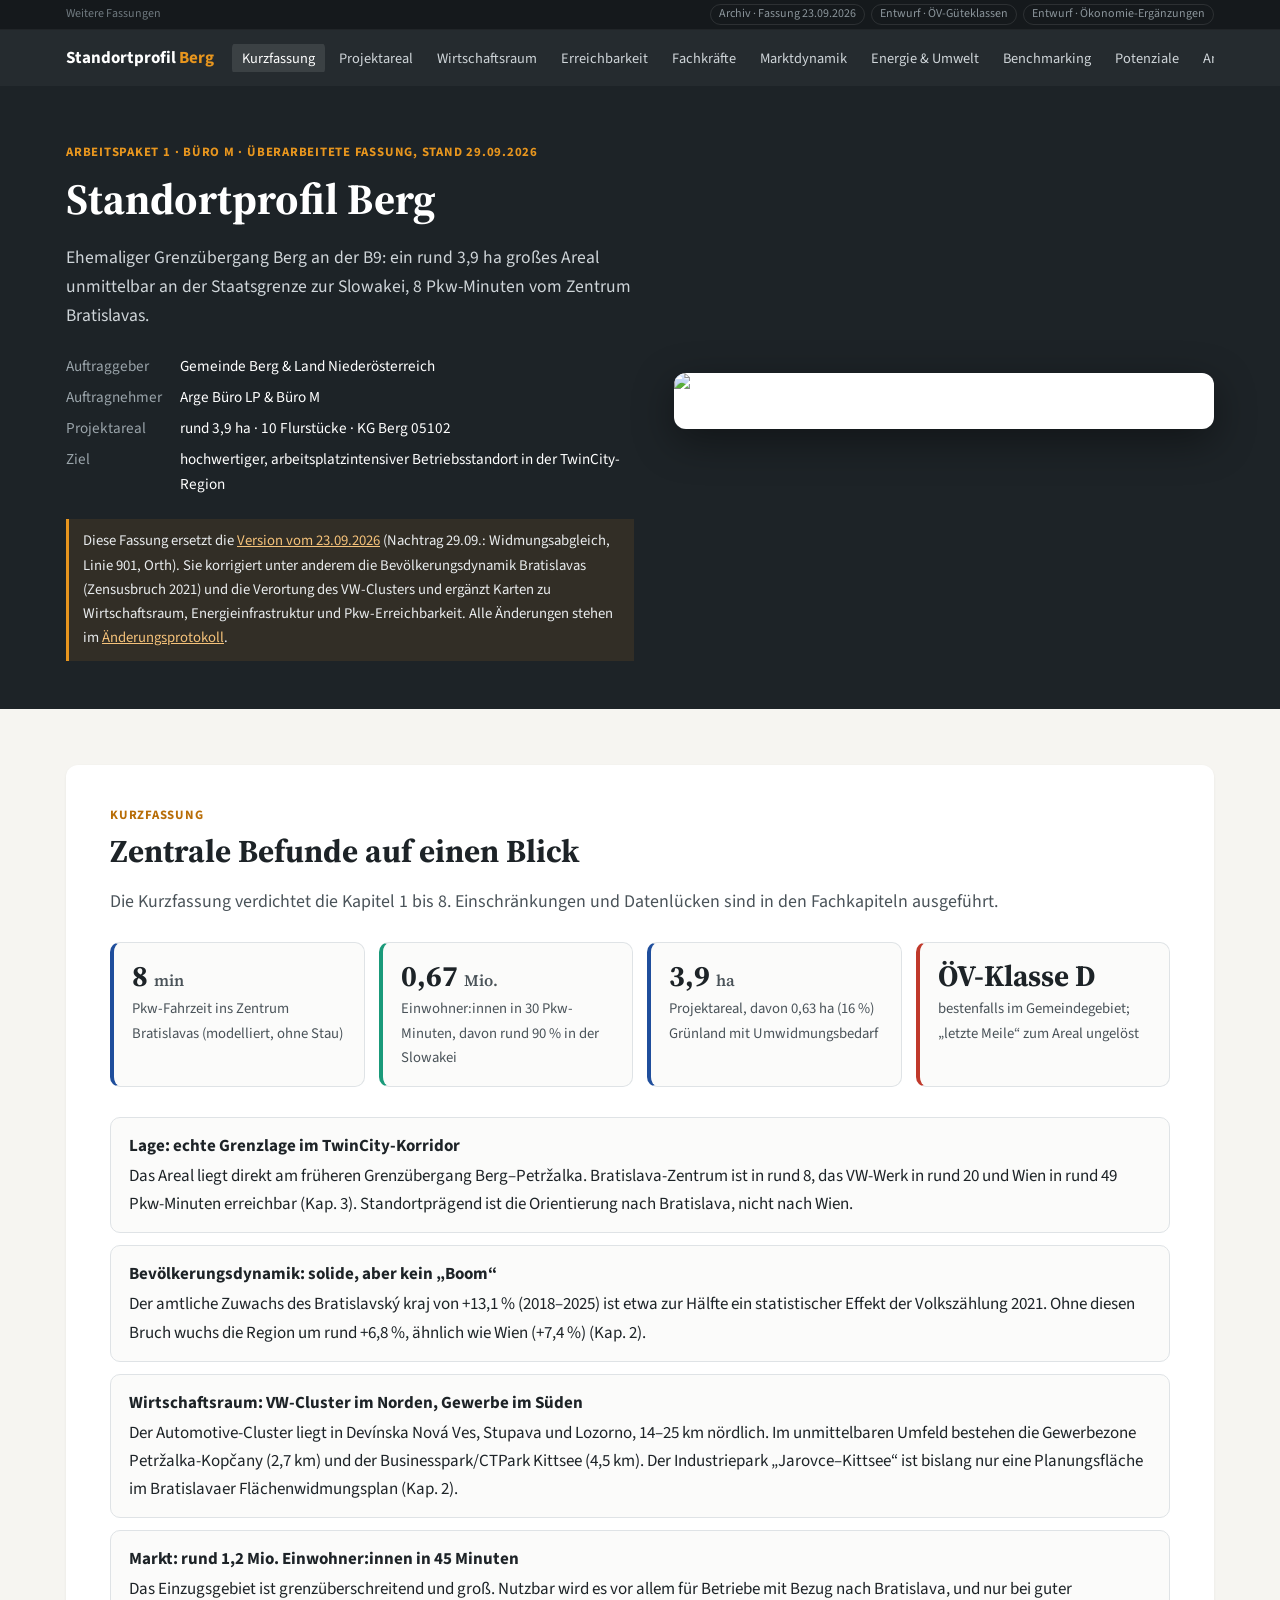
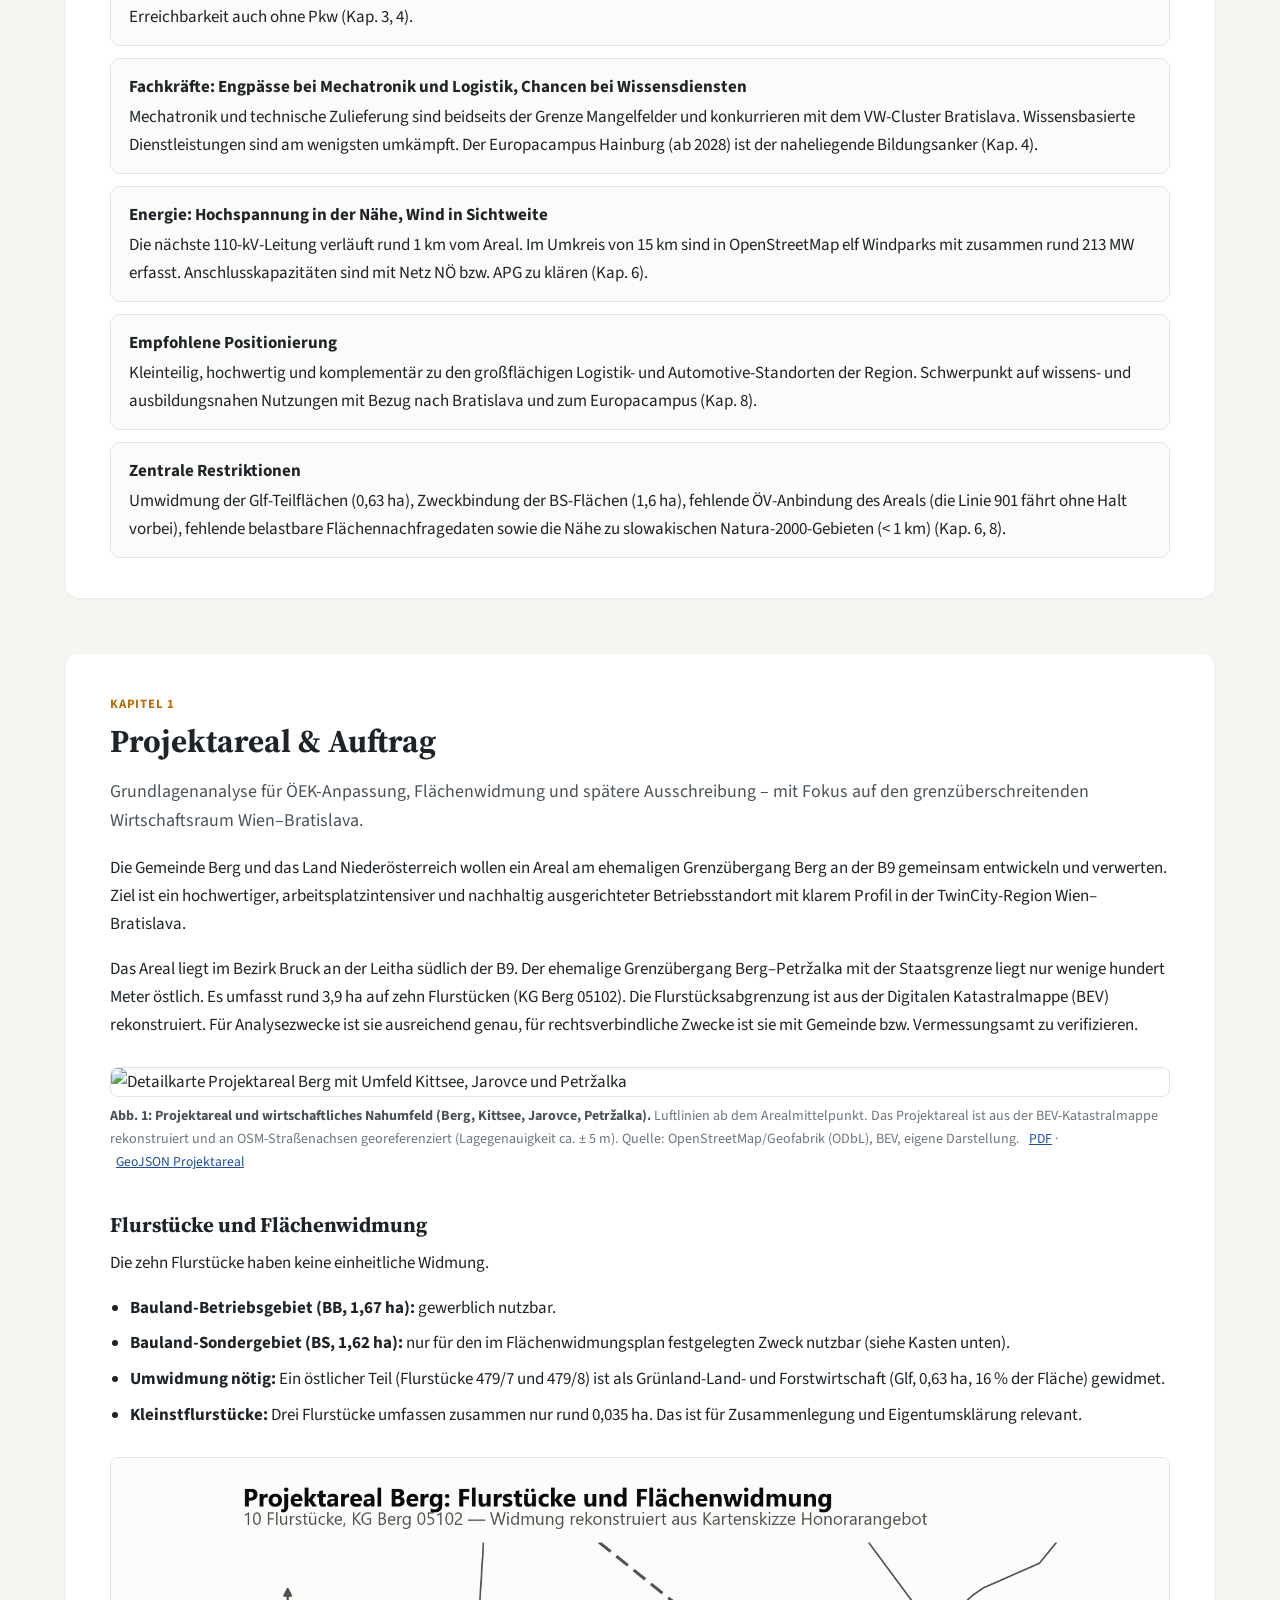
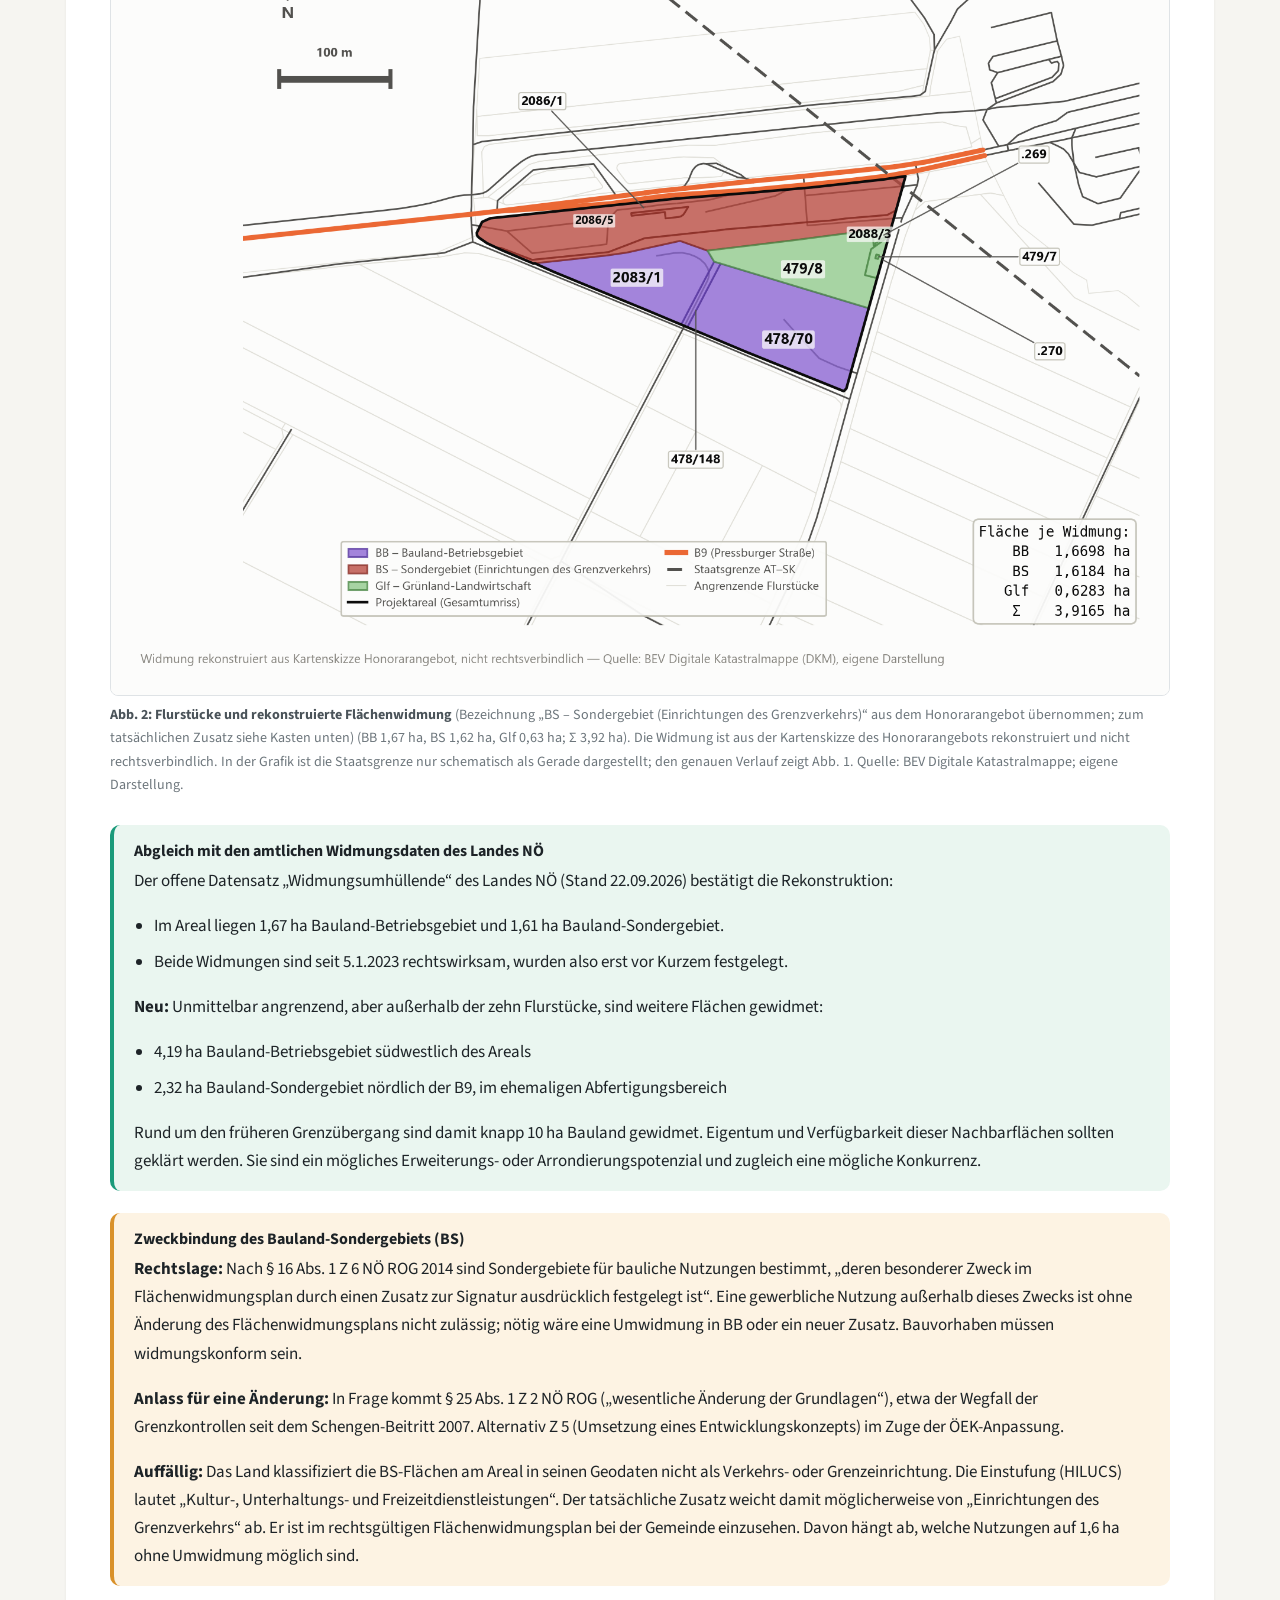
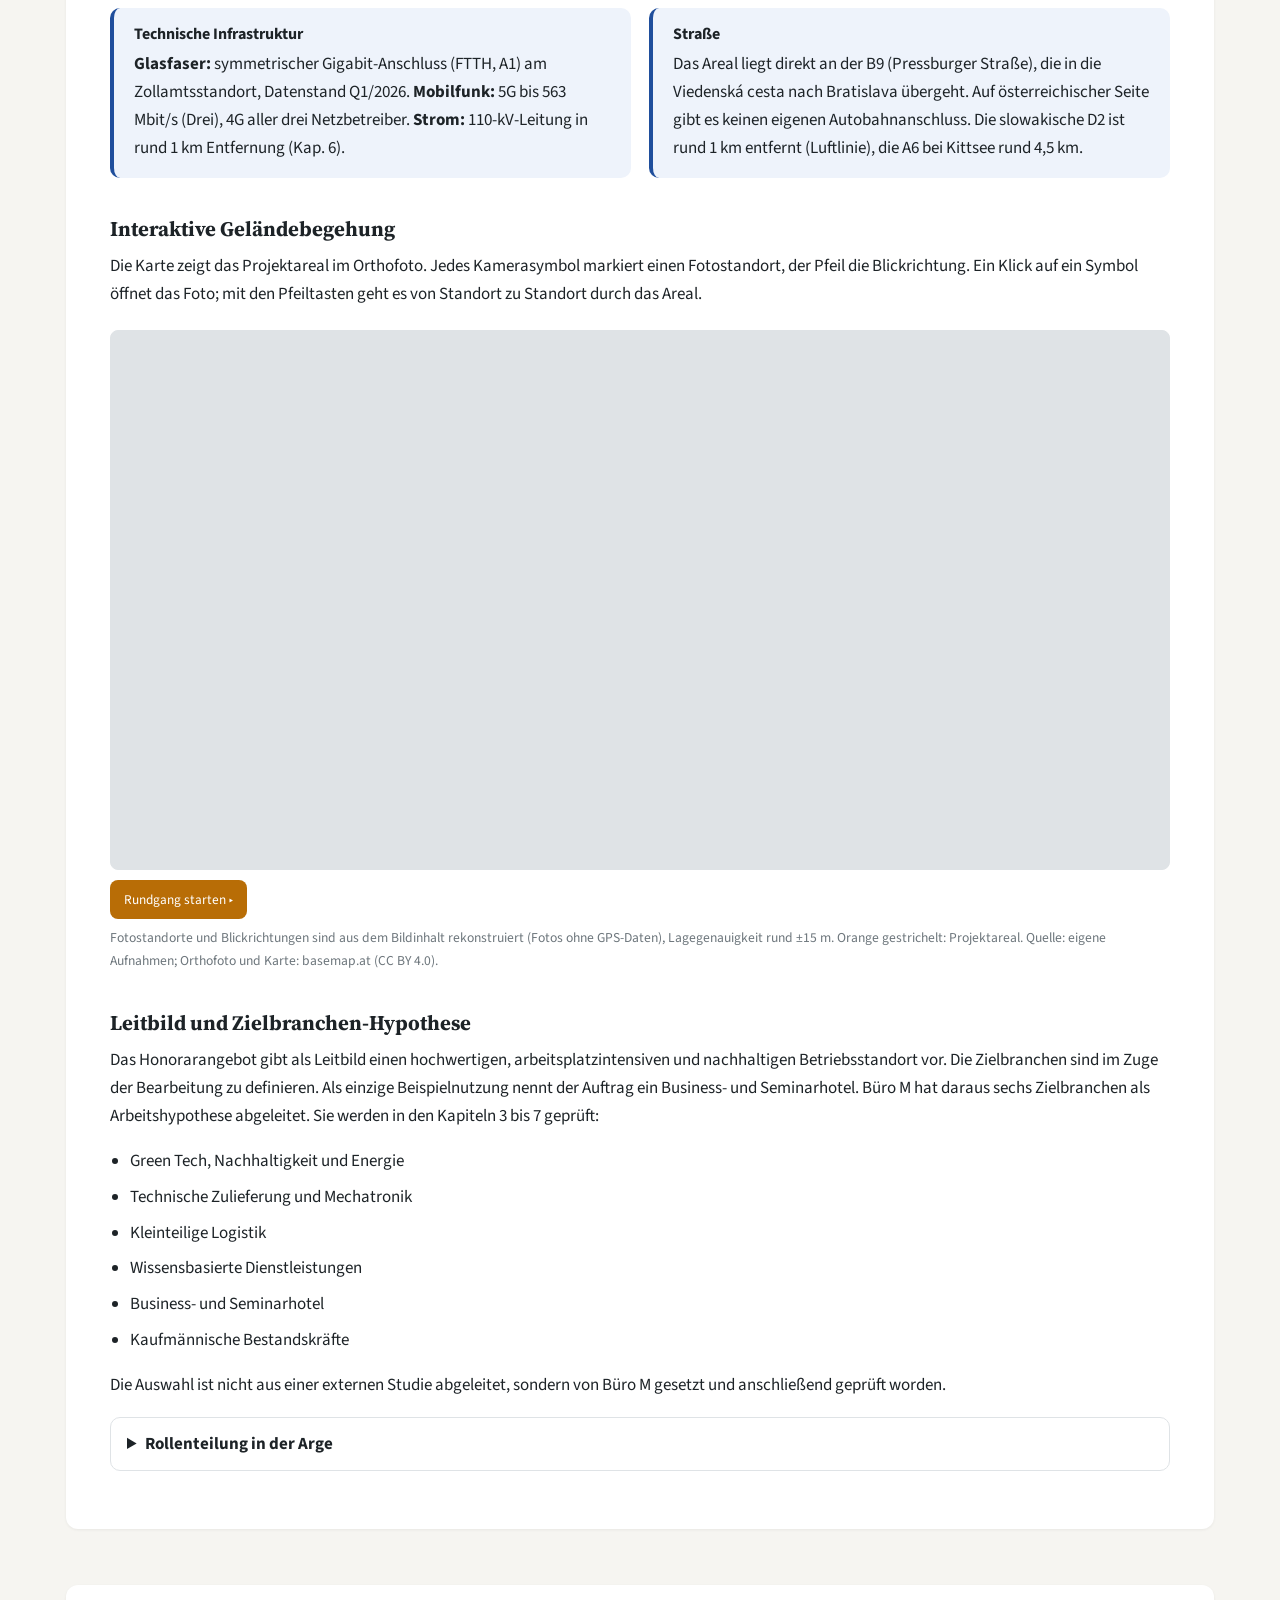
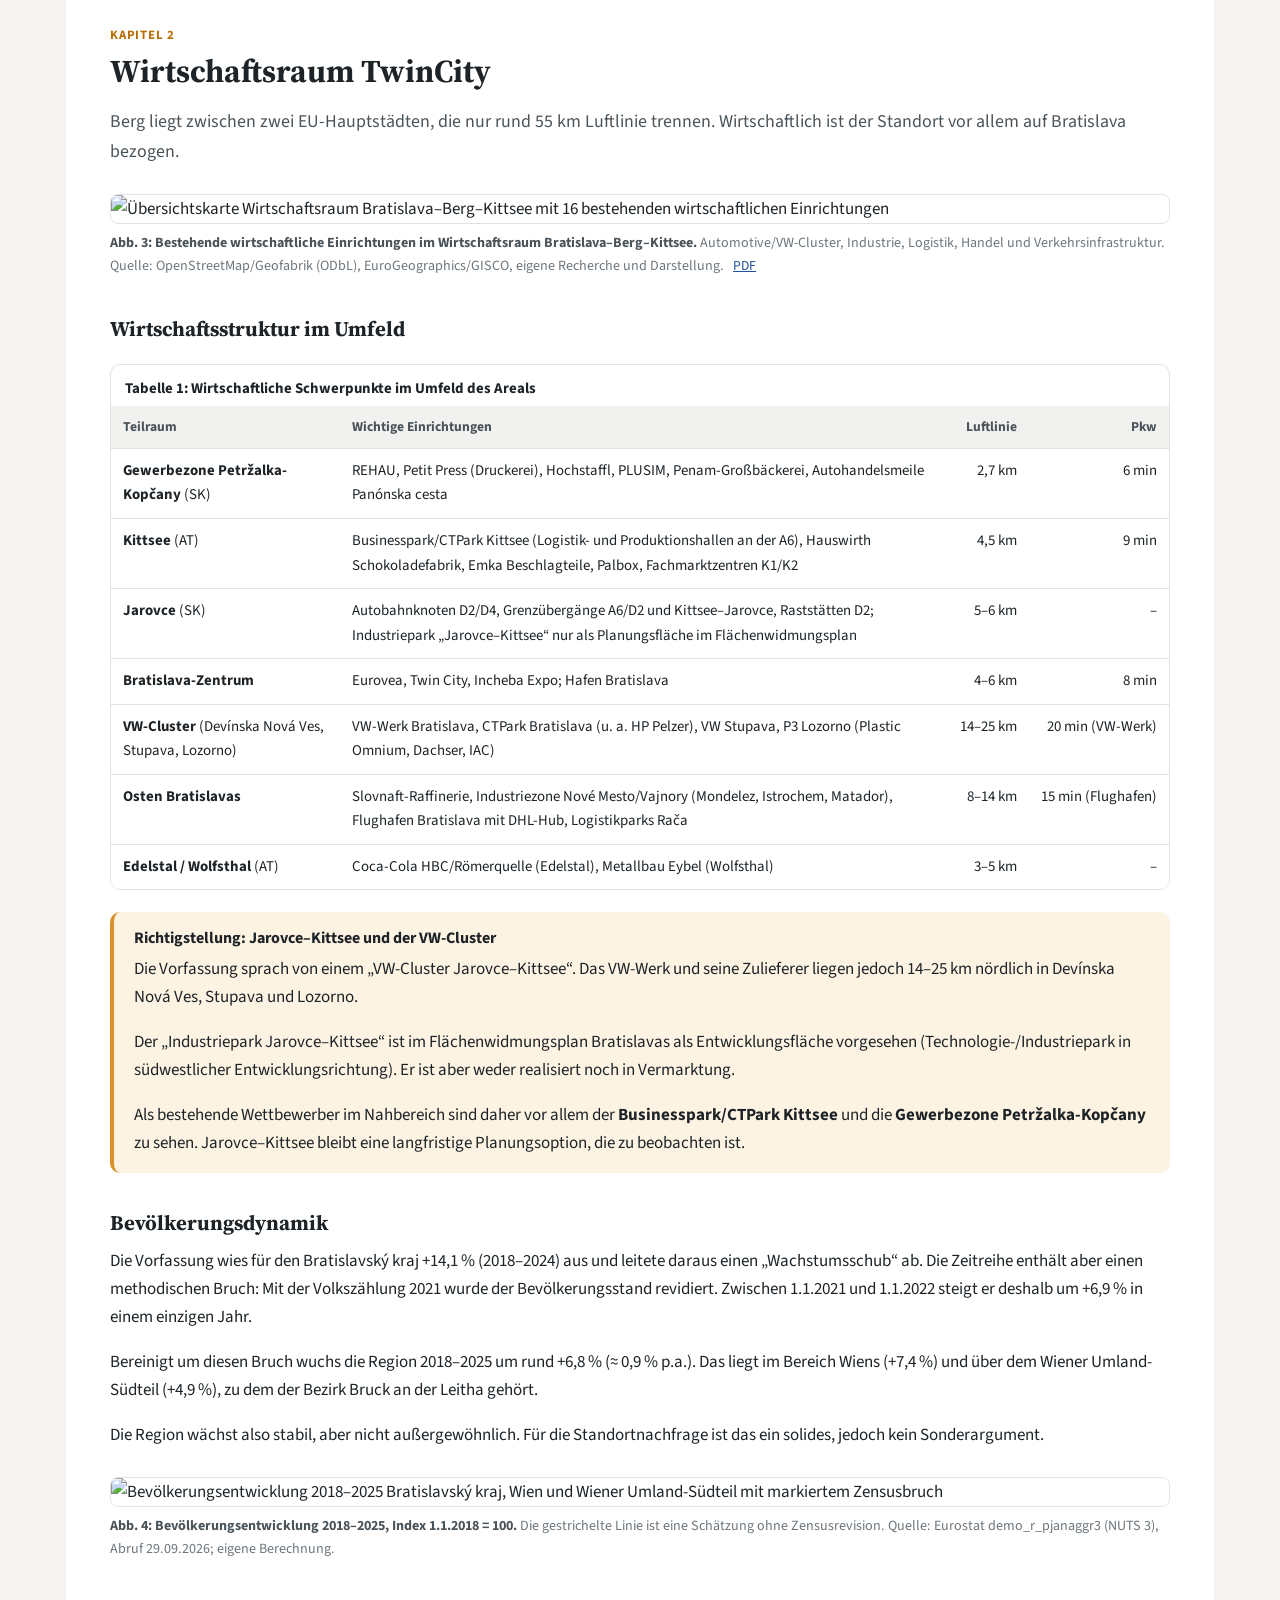
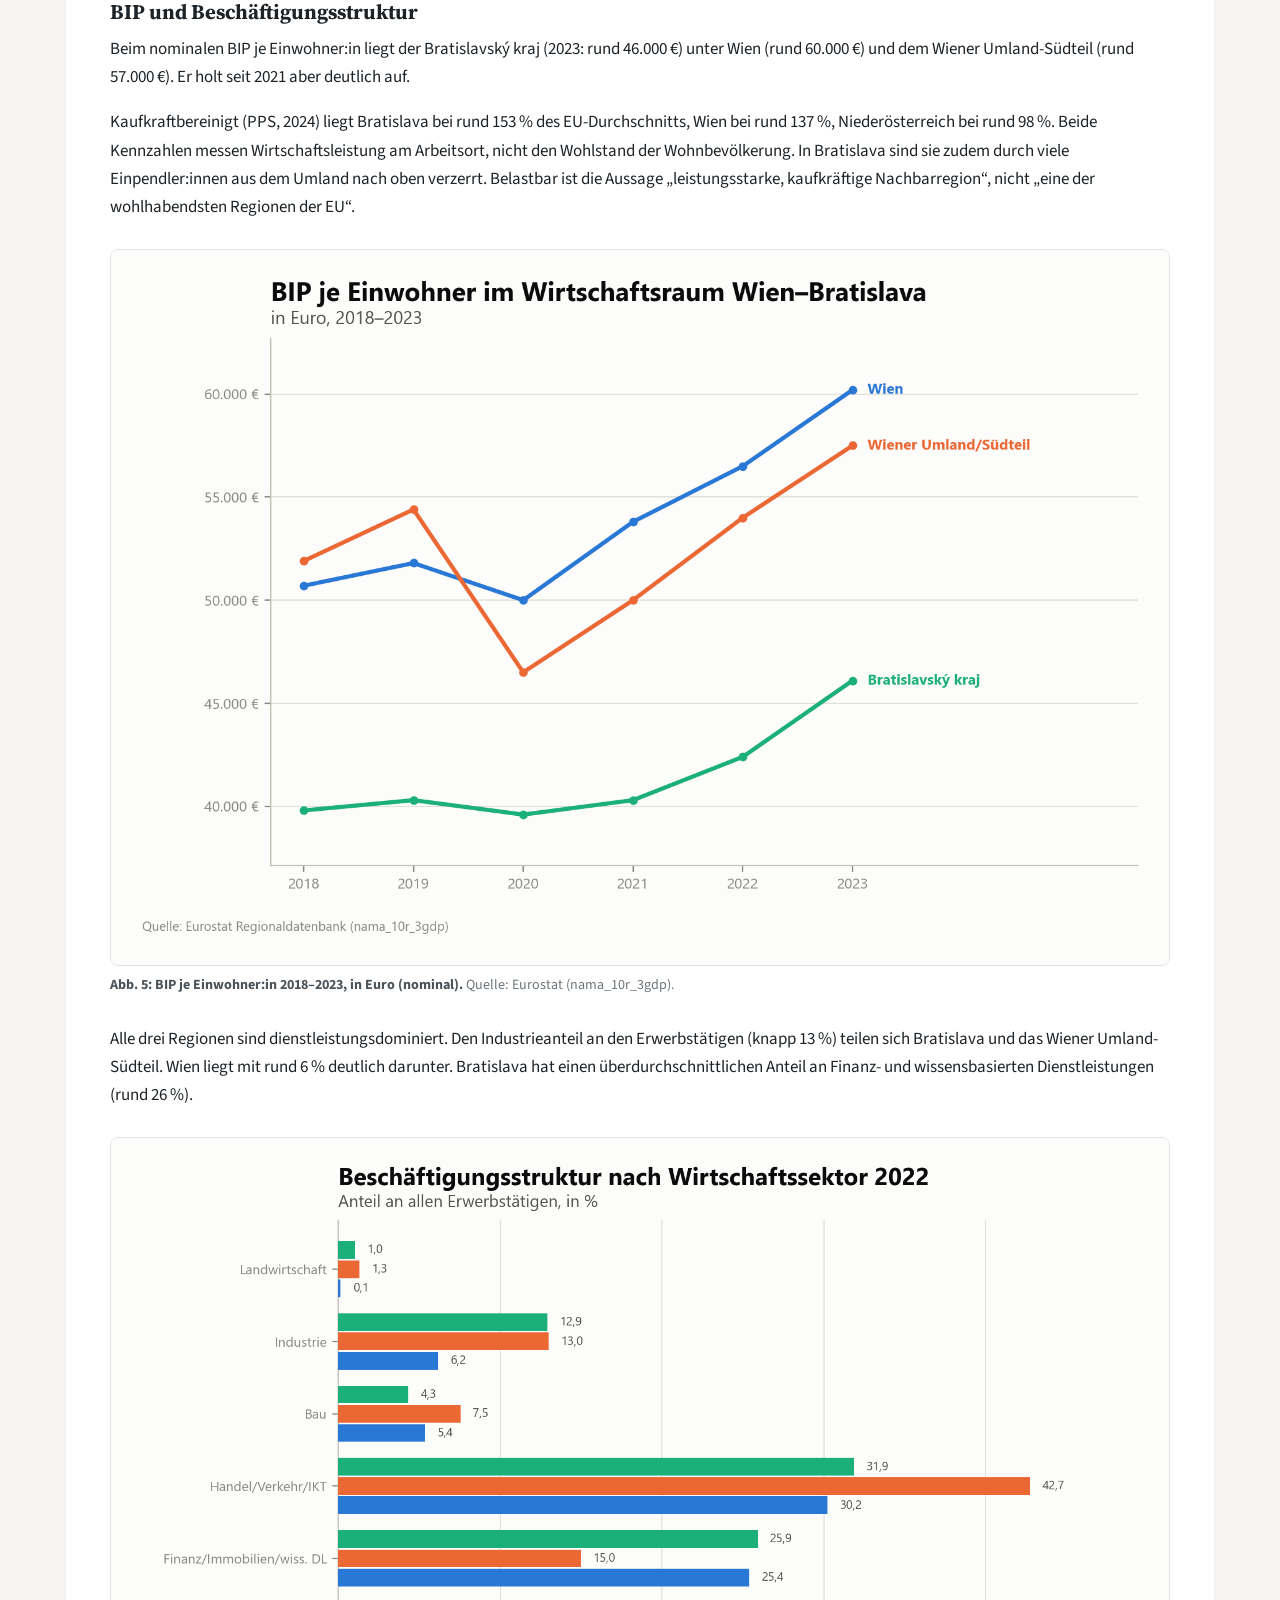
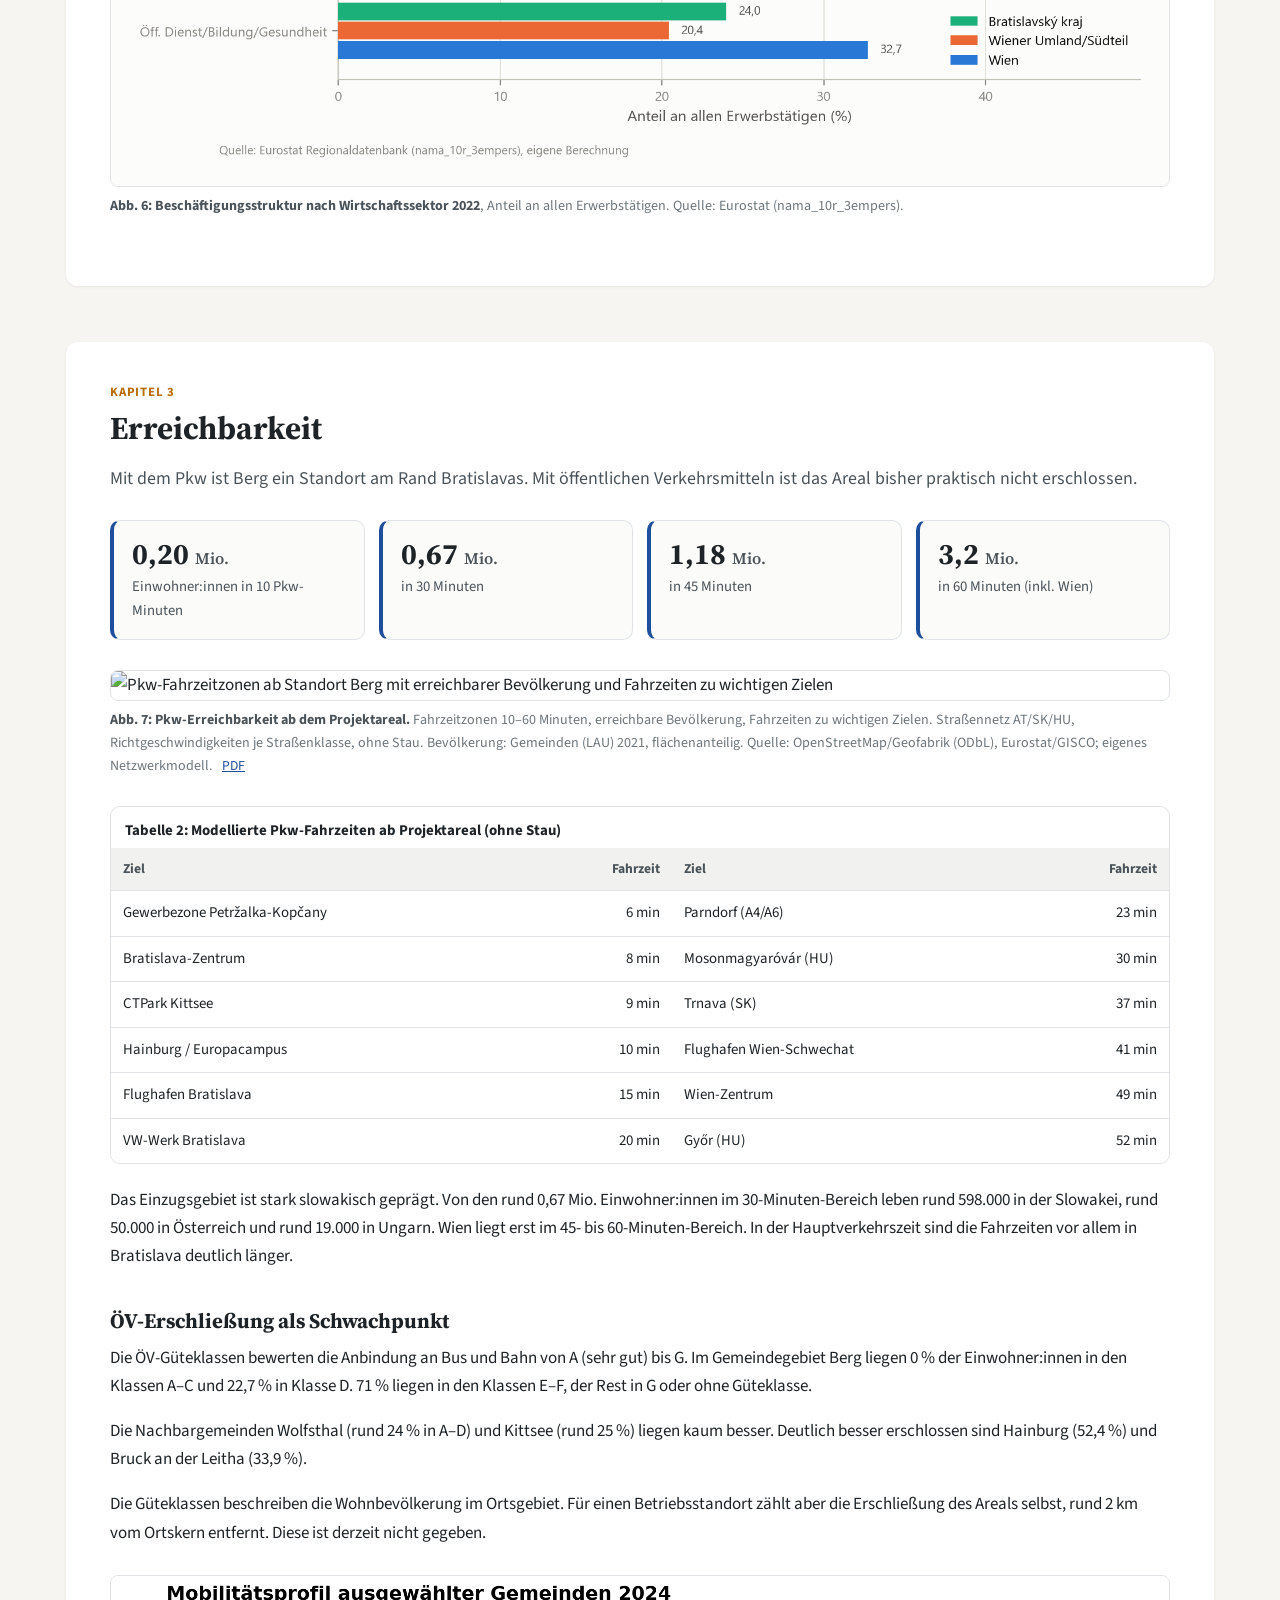
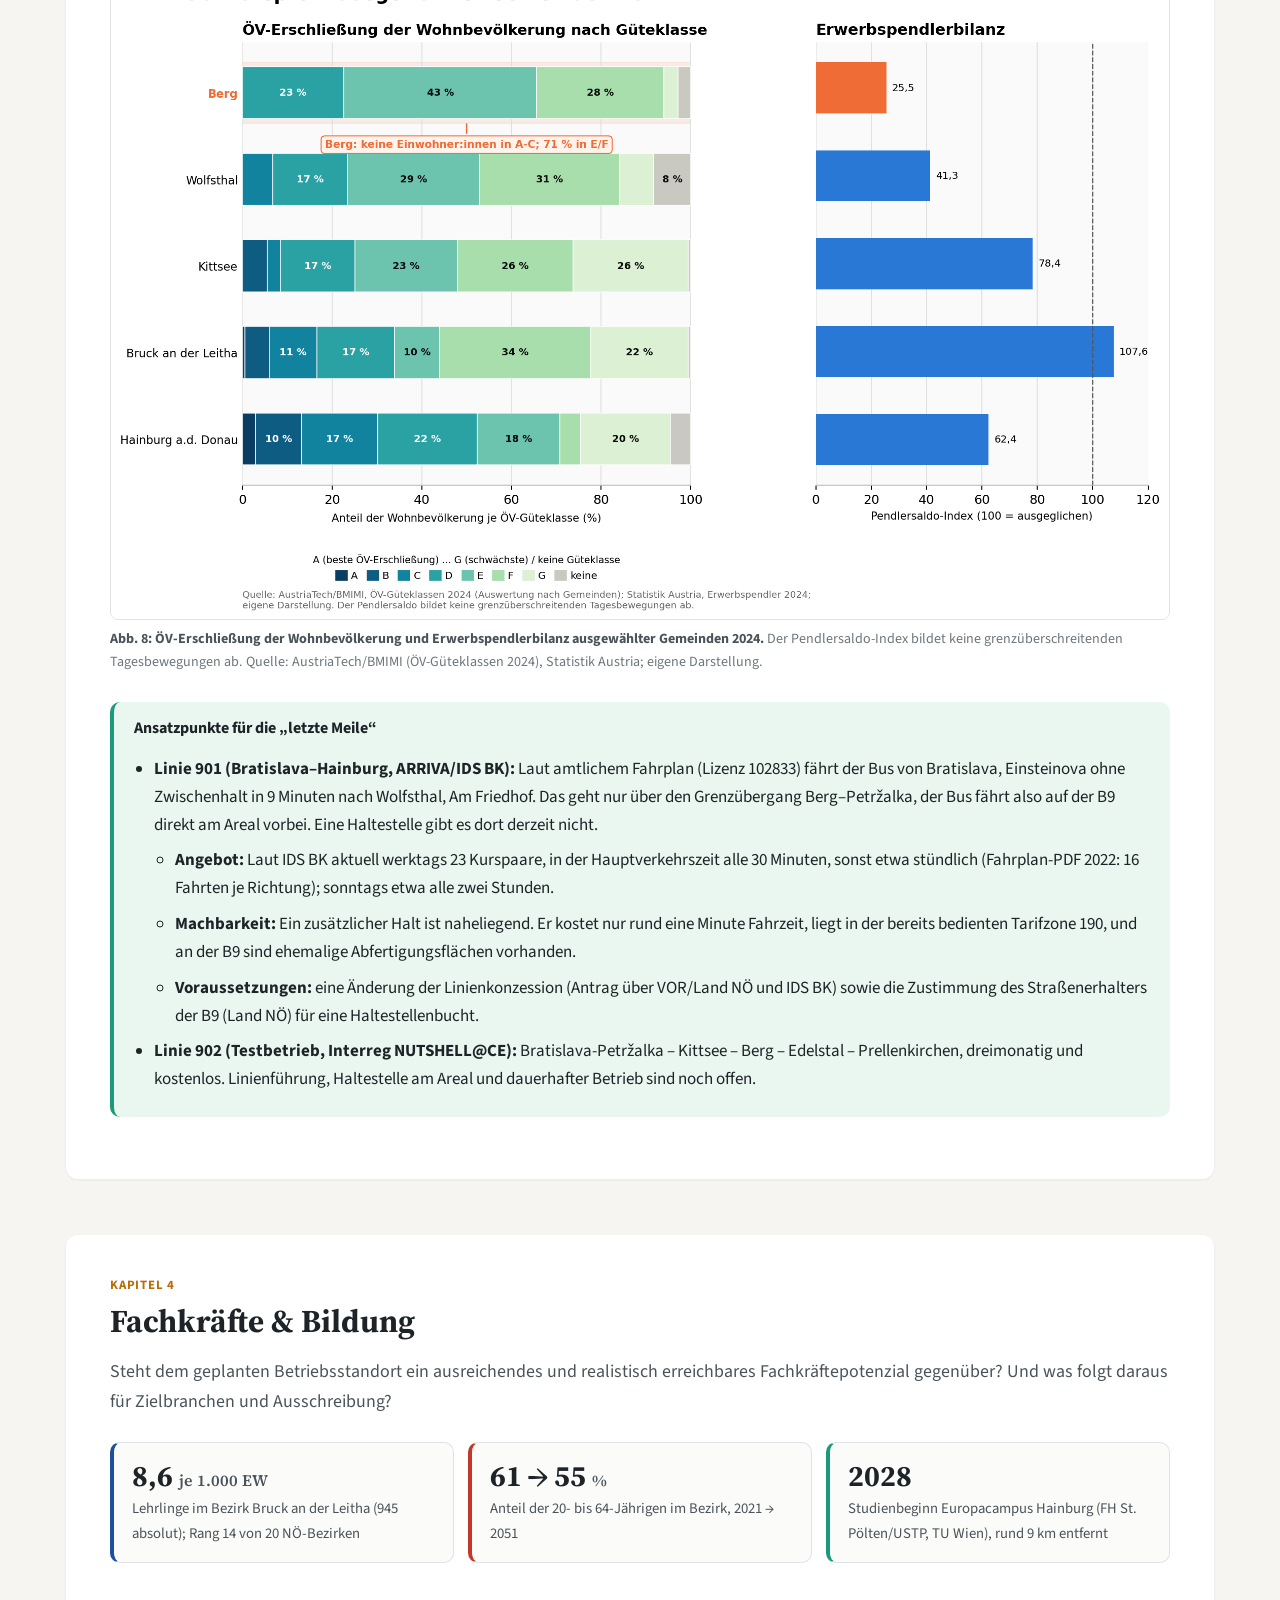
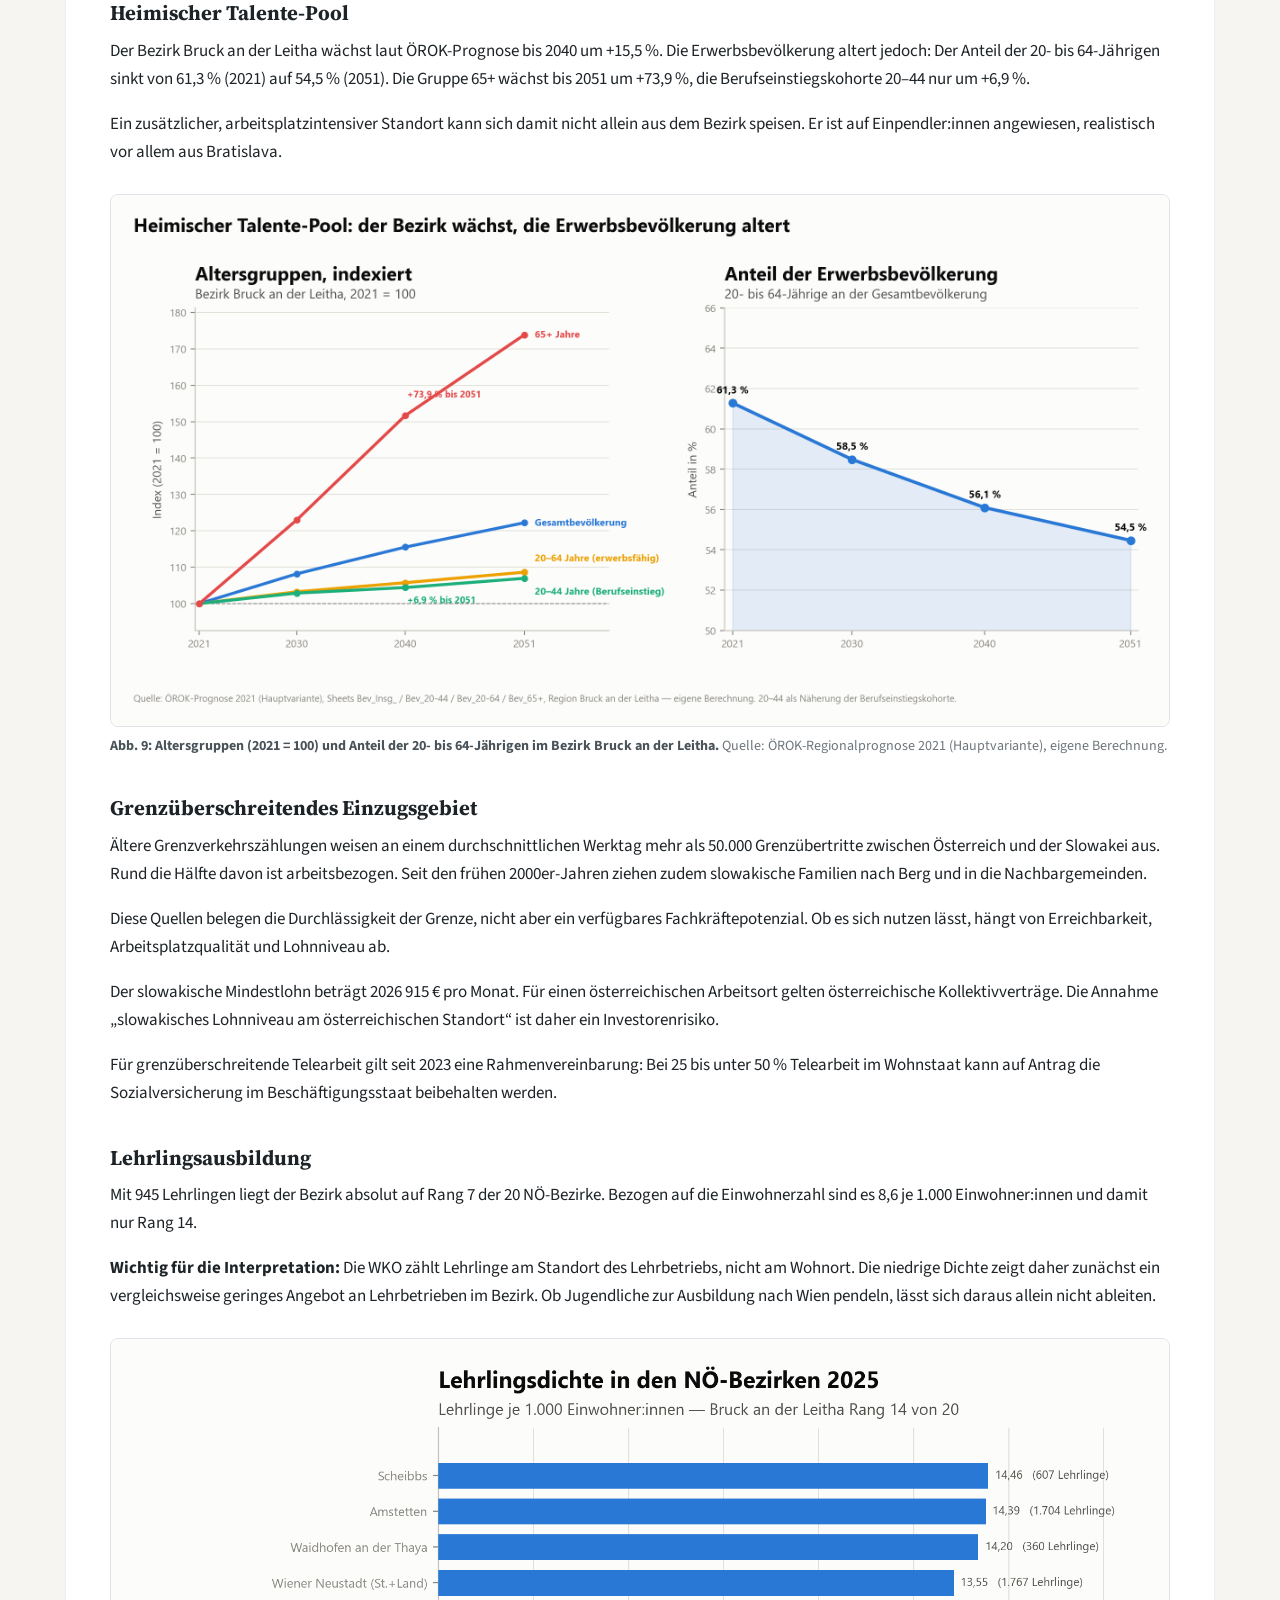
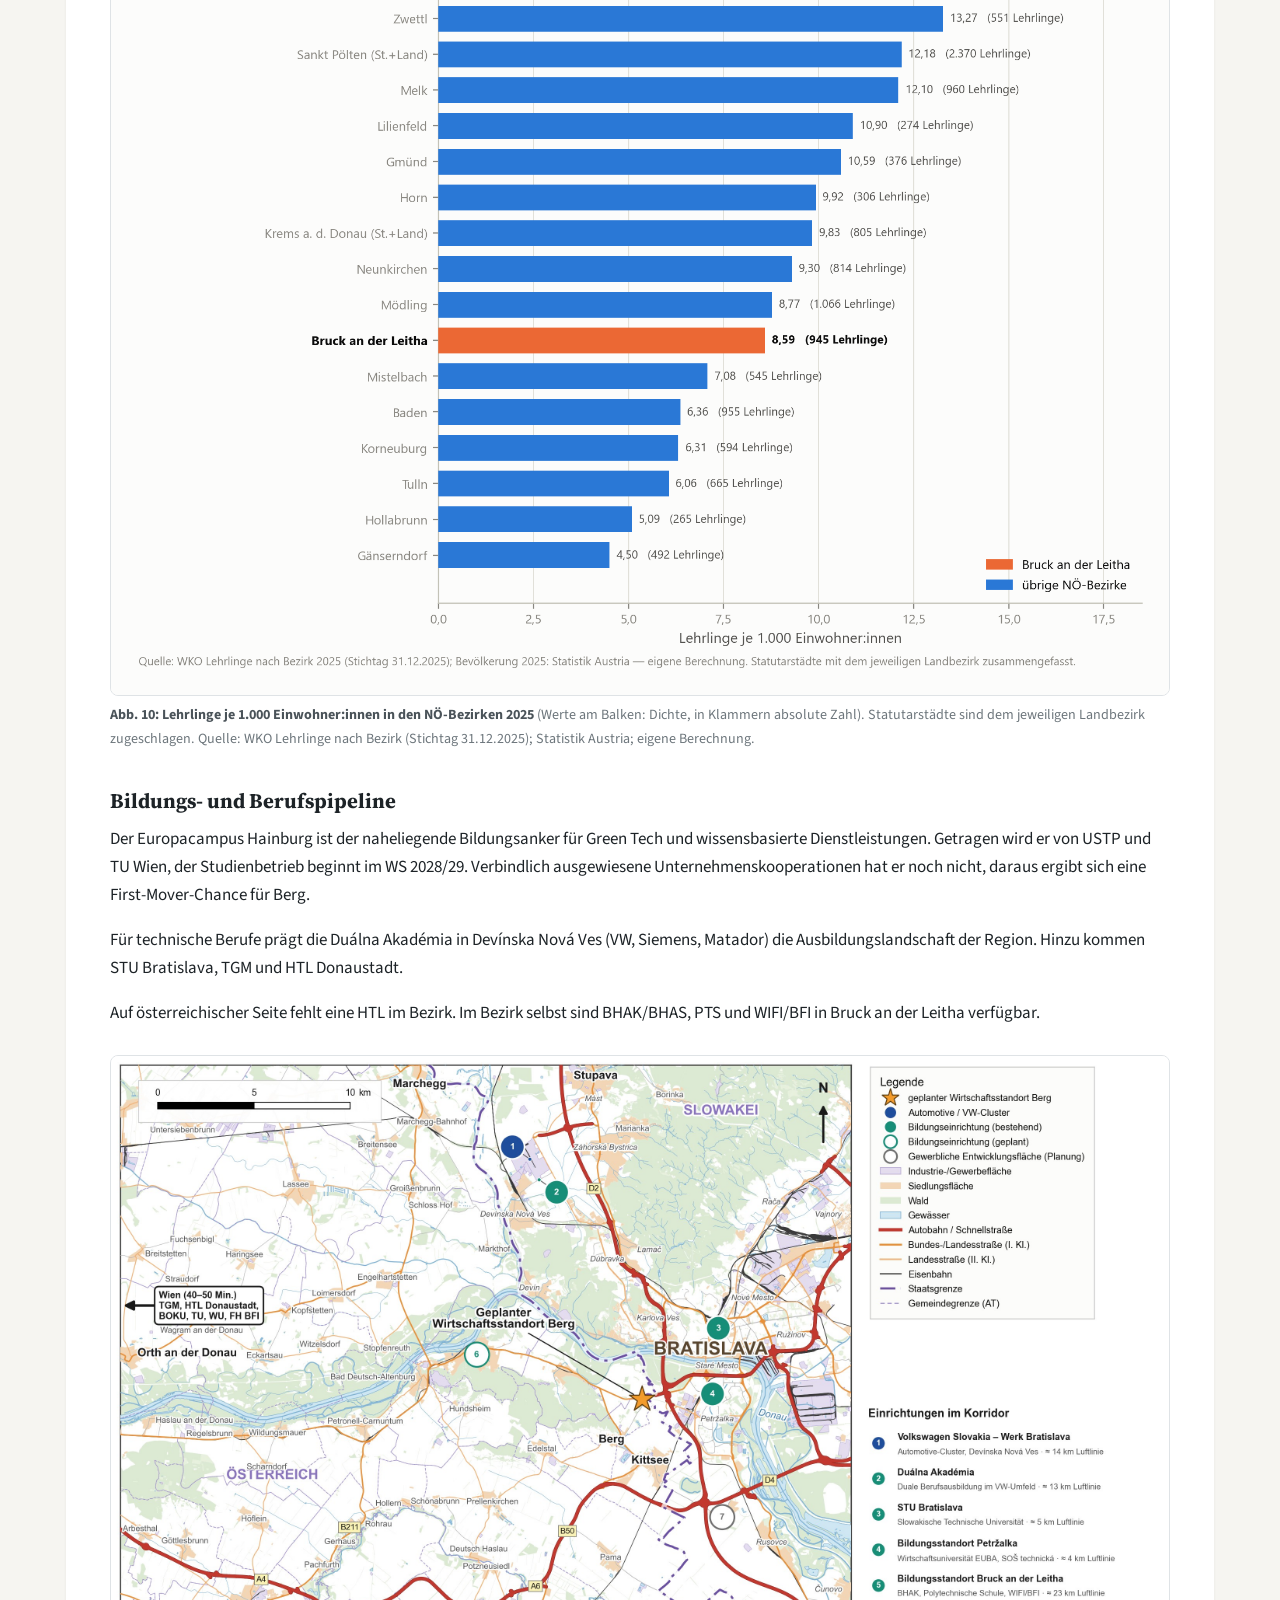
==== commit d5964702: "Interaktive Geländebegehung im Kapitel Projektareal Leaflet-Karte mit basemap.at-Orthofoto, Arealumr" ====
--- a/index.html
+++ b/index.html
@@ -8,6 +8,7 @@
 <link rel="preconnect" href="https://fonts.googleapis.com">
 <link rel="preconnect" href="https://fonts.gstatic.com" crossorigin>
 <link href="https://fonts.googleapis.com/css2?family=Source+Sans+3:wght@400;600;700&family=Source+Serif+4:wght@600;700&display=swap" rel="stylesheet">
+<link rel="stylesheet" href="https://cdnjs.cloudflare.com/ajax/libs/leaflet/1.9.4/leaflet.min.css">
 <link rel="stylesheet" href="styles.css">
 </head>
 <body>
@@ -135,6 +136,28 @@
   <div class="two-col">
     <div class="box info"><h4>Technische Infrastruktur</h4><p><b>Glasfaser:</b> symmetrischer Gigabit-Anschluss (FTTH, A1) am Zollamtsstandort, Datenstand Q1/2026. <b>Mobilfunk:</b> 5G bis 563 Mbit/s (Drei), 4G aller drei Netzbetreiber. <b>Strom:</b> 110-kV-Leitung in rund 1 km Entfernung (Kap. 6).</p></div>
     <div class="box info"><h4>Straße</h4><p>Das Areal liegt direkt an der B9 (Pressburger Straße), die in die Viedenská cesta nach Bratislava übergeht. Auf österreichischer Seite gibt es keinen eigenen Autobahnanschluss. Die slowakische D2 ist rund 1 km entfernt (Luftlinie), die A6 bei Kittsee rund 4,5 km.</p></div>
+  </div>
+
+  <h3 id="begehung">Interaktive Geländebegehung</h3>
+  <p>Die Karte zeigt das Projektareal im Orthofoto. Jedes Kamerasymbol markiert einen Fotostandort, der Pfeil die Blickrichtung. Ein Klick auf ein Symbol öffnet das Foto; mit den Pfeiltasten geht es von Standort zu Standort durch das Areal.</p>
+  <div class="begehung">
+    <div id="begehung-map" class="begehung-map" role="region" aria-label="Karte der Fotostandorte im Projektareal"></div>
+    <div class="begehung-bar">
+      <button type="button" id="begehung-start" class="begehung-start">Rundgang starten ▸</button>
+      <div id="begehung-strip" class="begehung-strip" aria-label="Fotos der Begehung"></div>
+    </div>
+    <p class="begehung-note">Fotostandorte und Blickrichtungen sind aus dem Bildinhalt rekonstruiert (Fotos ohne GPS-Daten), Lagegenauigkeit rund ±15 m. Orange gestrichelt: Projektareal. Quelle: eigene Aufnahmen; Orthofoto und Karte: basemap.at (CC BY 4.0).</p>
+  </div>
+  <div class="begehung-viewer" id="begehung-viewer" role="dialog" aria-label="Foto der Geländebegehung">
+    <div class="bv-box">
+      <button type="button" class="bv-close" aria-label="Schließen">×</button>
+      <div class="bv-stage">
+        <button type="button" class="bv-prev" aria-label="Vorheriges Foto">‹</button>
+        <img alt="">
+        <button type="button" class="bv-next" aria-label="Nächstes Foto">›</button>
+      </div>
+      <div class="bv-text"><p class="bv-title"></p><p class="bv-meta"></p><p class="bv-desc"></p></div>
+    </div>
   </div>
 
   <h3>Leitbild und Zielbranchen-Hypothese</h3>
@@ -661,5 +684,7 @@
     document.addEventListener("keydown", (e) => { if (e.key === "Escape") lb.classList.remove("open"); });
   })();
 </script>
+<script src="https://cdnjs.cloudflare.com/ajax/libs/leaflet/1.9.4/leaflet.min.js"></script>
+<script src="assets/begehung/begehung.js"></script>
 </body>
 </html>
--- a/styles.css
+++ b/styles.css
@@ -178,3 +178,46 @@
 .meta-bar a.mb-btn:hover { color: #e3e7ea; border-color: rgba(255,255,255,.28); }
 .meta-bar .mb-btn.is-current { color: #c9cfd3; border-color: rgba(255,255,255,.22); }
 @media print { .meta-bar { display: none; } }
+
+/* Interaktive Geländebegehung */
+.begehung { margin: 22px 0 28px; }
+.begehung-map { height: 540px; border: 1px solid var(--line); border-radius: 8px; background: #dfe3e6; z-index: 0; }
+.begehung-bar { display: flex; gap: 12px; align-items: center; margin-top: 10px; }
+.begehung-start { flex: none; font: 600 .95rem inherit; font-family: inherit; color: #fff; background: var(--accent-dark); border: 0; border-radius: 8px; padding: 10px 14px; cursor: pointer; }
+.begehung-start:hover { background: var(--accent); }
+.begehung-strip { display: flex; gap: 6px; overflow-x: auto; padding-bottom: 4px; }
+.begehung-strip button { position: relative; flex: none; padding: 0; border: 2px solid transparent; border-radius: 6px; background: none; cursor: pointer; line-height: 0; }
+.begehung-strip button img { width: 74px; height: 56px; object-fit: cover; border-radius: 4px; }
+.begehung-strip button span { position: absolute; left: 3px; top: 3px; font: 700 .7rem/1 sans-serif; color: #fff; background: rgba(0,0,0,.6); border-radius: 3px; padding: 2px 4px; }
+.begehung-strip button.is-active, .begehung-strip button:hover { border-color: var(--accent); }
+.begehung-note { font-size: .85rem; color: var(--muted); margin-top: 8px; }
+.cam-icon { background: none; border: 0; }
+.cam-icon svg { overflow: visible; cursor: pointer; }
+.cam-icon .cone { fill: rgba(232,150,30,.28); stroke: none; }
+.cam-icon .arrow { fill: #e8961e; stroke: #fff; stroke-width: 1.2; }
+.cam-icon .dot { fill: #1d2327; stroke: #fff; stroke-width: 2.2; }
+.cam-icon .glyph rect { fill: #fff; }
+.cam-icon .glyph .lens { fill: #1d2327; }
+.cam-icon .num { font: 700 11px/1 sans-serif; fill: #fff; stroke: #1d2327; stroke-width: 3px; paint-order: stroke; }
+.cam-icon:hover .dot, .cam-icon.is-active .dot { fill: var(--accent-dark); }
+.cam-icon.is-active .cone { fill: rgba(232,150,30,.5); }
+.begehung-viewer { position: fixed; inset: 0; z-index: 2000; display: none; align-items: center; justify-content: center; background: rgba(15,18,20,.86); padding: 16px; }
+.begehung-viewer.open { display: flex; }
+.bv-box { position: relative; width: min(1100px, 100%); max-height: 100%; display: flex; flex-direction: column; background: #111; border-radius: 10px; overflow: hidden; }
+.bv-stage { position: relative; display: flex; align-items: center; justify-content: center; min-height: 0; }
+.bv-stage img { max-width: 100%; max-height: calc(100vh - 170px); object-fit: contain; display: block; }
+.bv-prev, .bv-next { position: absolute; top: 50%; transform: translateY(-50%); width: 46px; height: 64px; border: 0; border-radius: 8px; background: rgba(0,0,0,.45); color: #fff; font-size: 2.2rem; cursor: pointer; }
+.bv-prev { left: 8px; } .bv-next { right: 8px; }
+.bv-prev:hover, .bv-next:hover { background: rgba(0,0,0,.7); }
+.bv-close { position: absolute; right: 8px; top: 8px; z-index: 2; width: 38px; height: 38px; border: 0; border-radius: 50%; background: rgba(0,0,0,.55); color: #fff; font-size: 1.6rem; line-height: 1; cursor: pointer; }
+.bv-text { padding: 12px 16px 14px; color: #e9ecee; background: #1d2327; }
+.bv-text p { margin: 0; }
+.bv-title { font-weight: 700; font-size: 1.05rem; }
+.bv-meta { font-size: .82rem; color: #f0b25a; margin: 2px 0 4px !important; }
+.bv-desc { font-size: .92rem; color: #cfd5d9; }
+@media (max-width: 700px) {
+  .begehung-map { height: 420px; }
+  .begehung-bar { flex-direction: column; align-items: stretch; }
+  .bv-prev, .bv-next { width: 38px; height: 52px; font-size: 1.8rem; }
+}
+@media print { .begehung, .begehung-viewer, #begehung + p { display: none; } }
